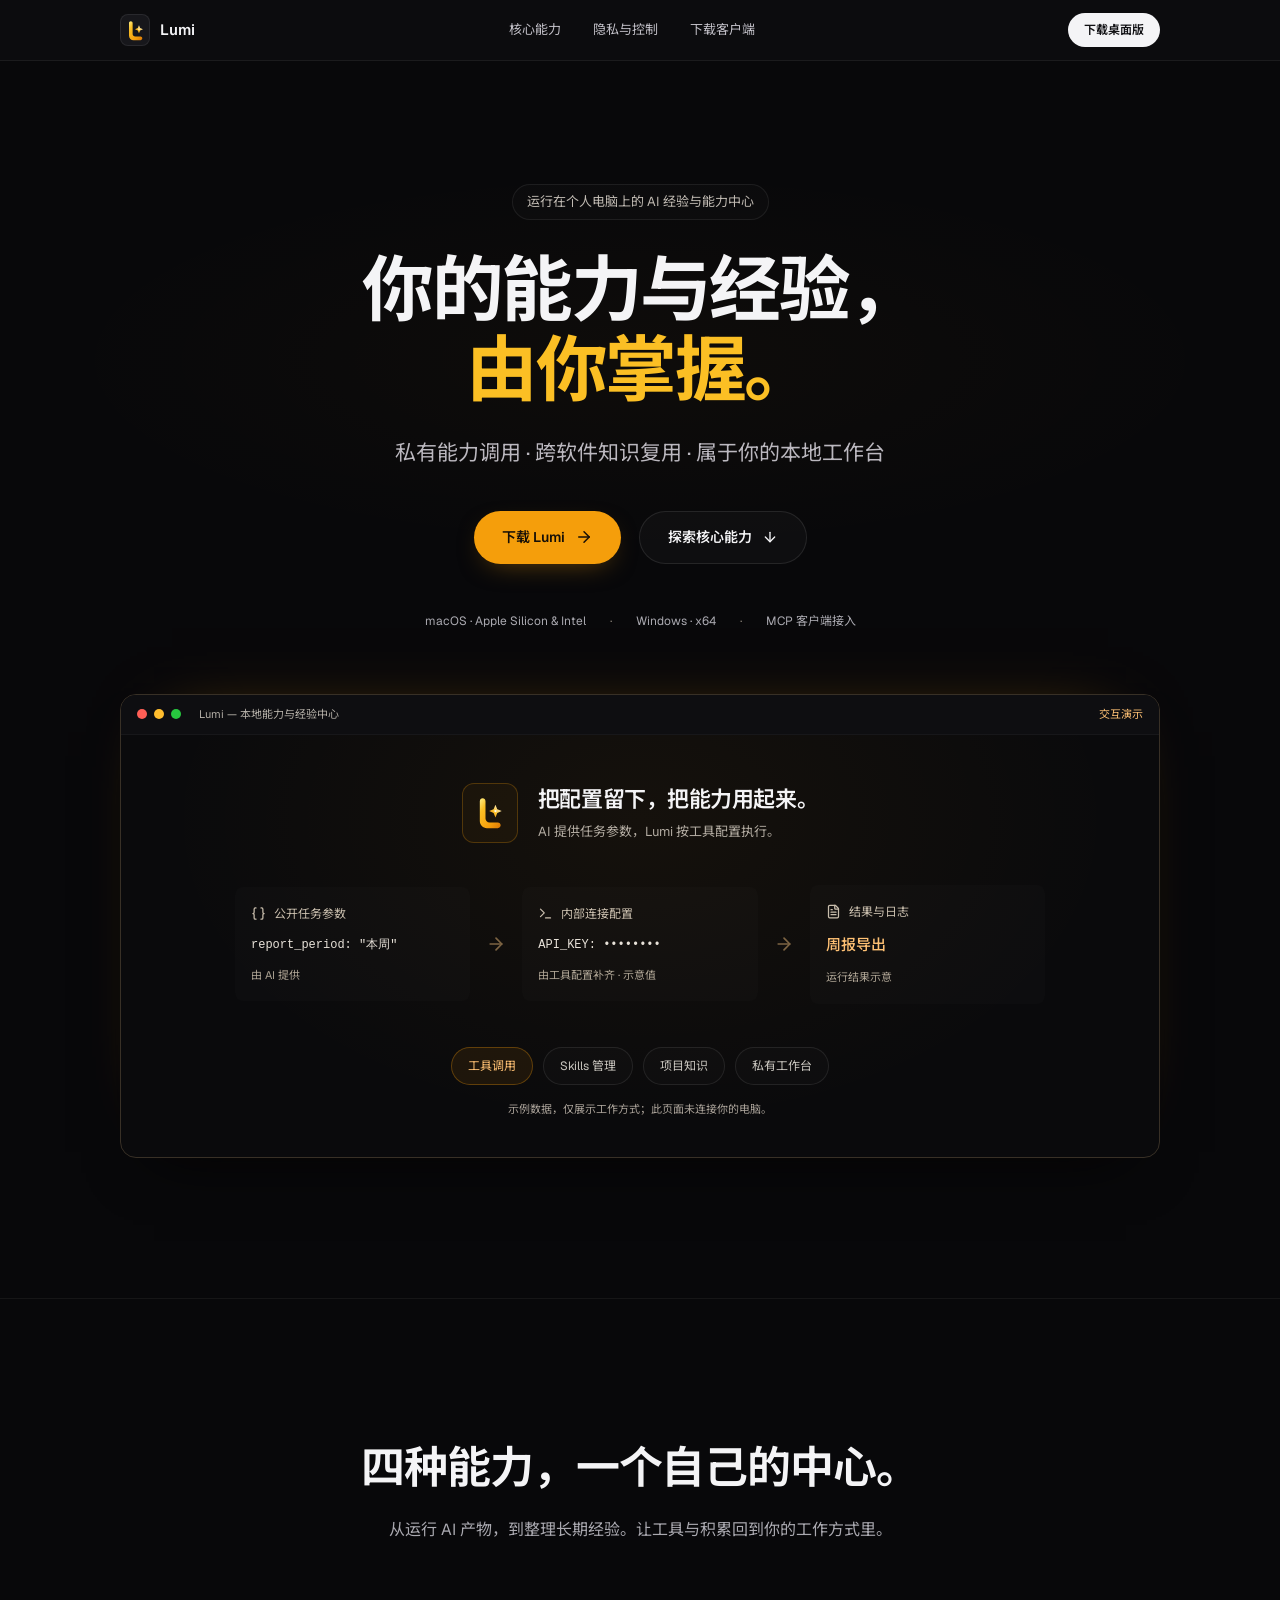
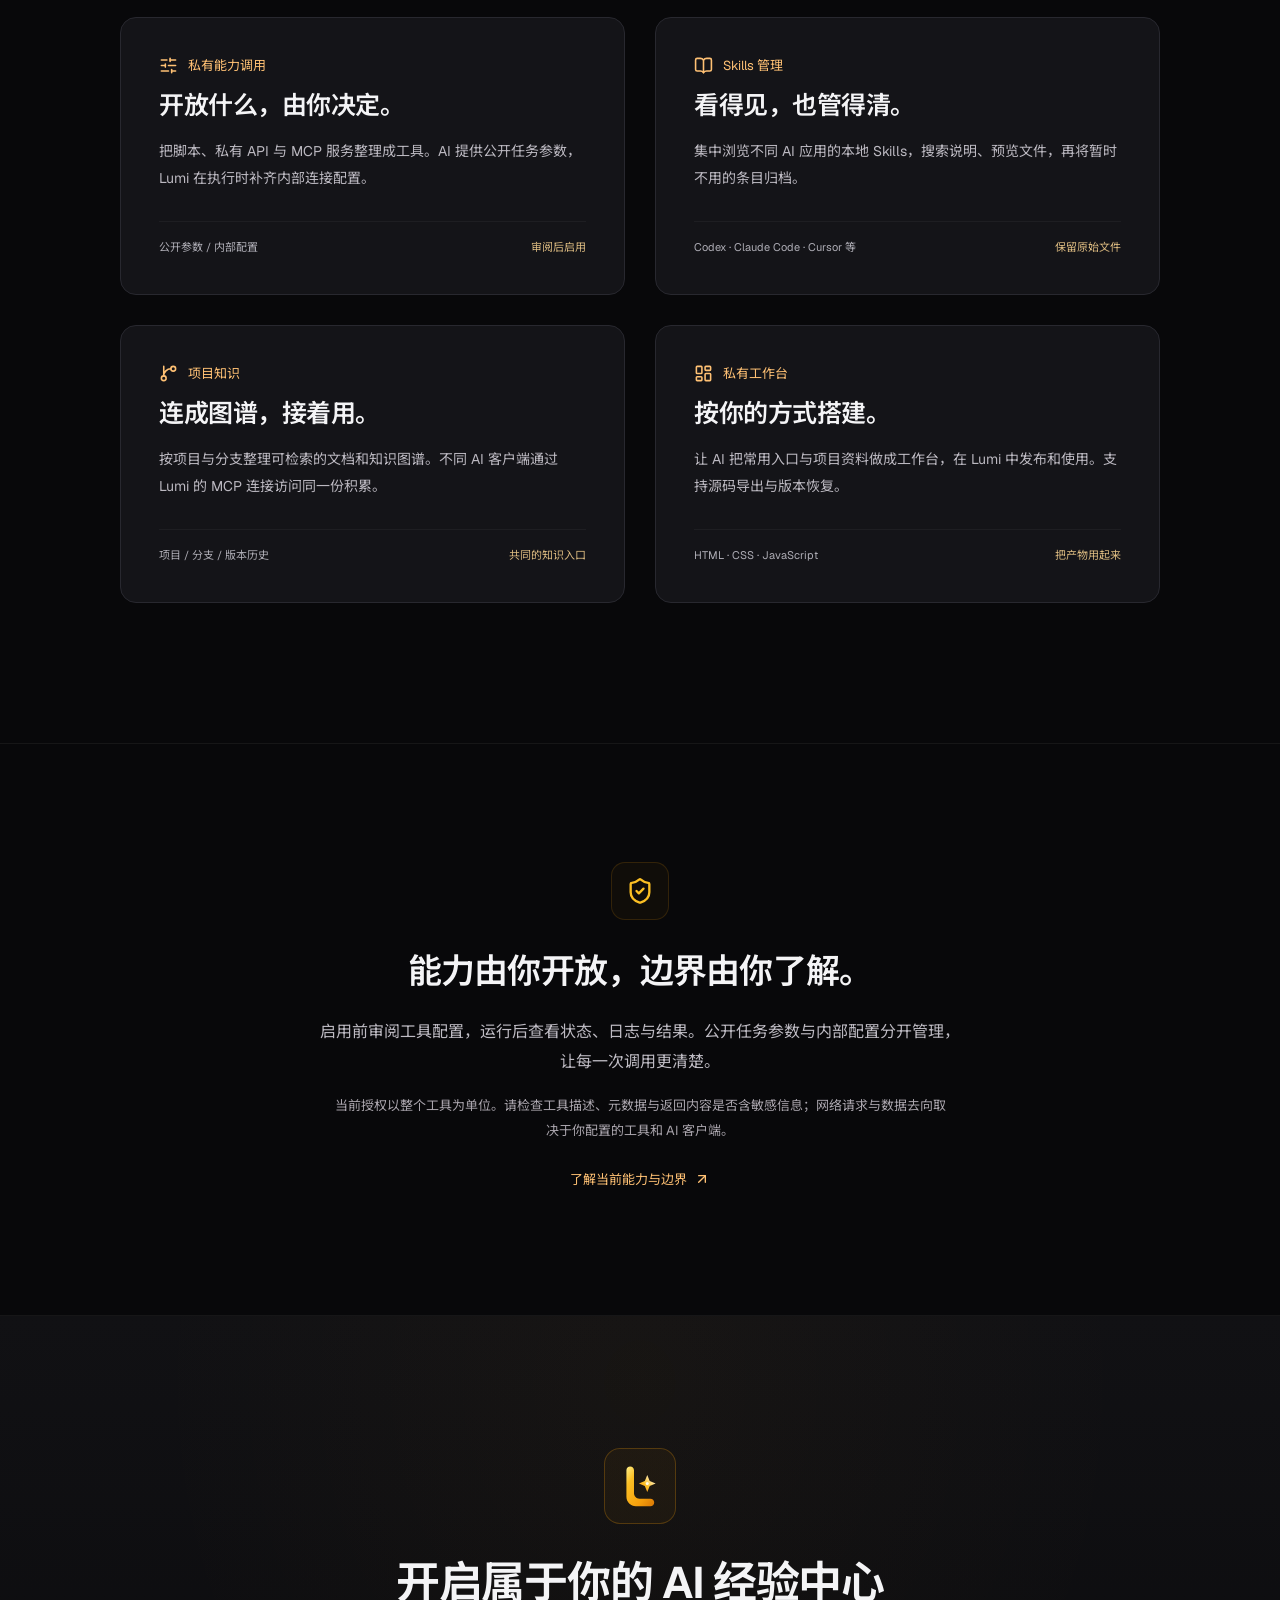
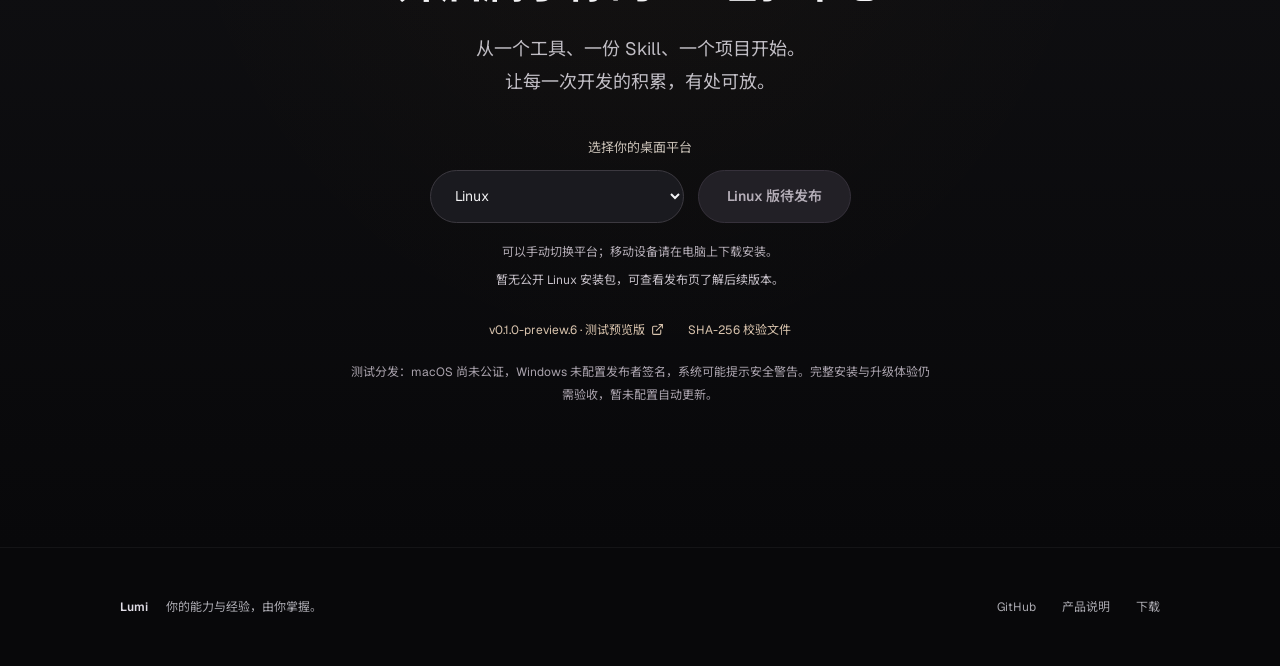
==== index.html @ 07606de4 "Publish Lumi static website" ====
<!DOCTYPE html><html lang="zh-CN"><head><meta charSet="utf-8"/><link rel="preconnect" href="/" crossorigin=""/><meta name="viewport" content="width=device-width, initial-scale=1"/><link rel="stylesheet" href="/_next/static/chunks/1hvu1vrj6zs2b.css" data-precedence="next"/><link rel="preload" as="script" fetchPriority="low" href="/_next/static/chunks/1ew4il-a98zmt.js"/><script src="/_next/static/chunks/1rxwn-mfm8874.js" async=""></script><script src="/_next/static/chunks/13pc9_lr8vnoz.js" async=""></script><script src="/_next/static/chunks/0cefix10a8f2b.js" async=""></script><script src="/_next/static/chunks/turbopack-3-ry682tkyiqk.js" async=""></script><script src="/_next/static/chunks/3j5he4_gi7dcv.js" async=""></script><script src="/_next/static/chunks/26lgxkewafxrk.js" async=""></script><script src="/_next/static/chunks/3ihyso9rmw7xp.js" async=""></script><script src="/_next/static/chunks/30mflw-0_te7q.js" async=""></script><meta name="next-size-adjust" content=""/><meta name="theme-color" content="#08080a"/><meta name="color-scheme" content="dark"/><title>Lumi — 你的能力与经验，由你掌握</title><meta name="description" content="Lumi 将私有工具、Skills 与项目知识汇集在你的电脑上。让 AI 产物更容易运行，按你的方式搭建本地工作台。"/><meta name="application-name" content="Lumi"/><meta name="robots" content="index, follow"/><link rel="canonical" href="https://lumiplug.github.io/"/><meta property="og:title" content="Lumi — 你的能力与经验，由你掌握"/><meta property="og:description" content="Lumi 将私有工具、Skills 与项目知识汇集在你的电脑上。让 AI 产物更容易运行，按你的方式搭建本地工作台。"/><meta property="og:url" content="https://lumiplug.github.io/"/><meta property="og:site_name" content="Lumi"/><meta property="og:locale" content="zh_CN"/><meta property="og:image" content="https://lumiplug.github.io/og.png"/><meta property="og:image:width" content="1200"/><meta property="og:image:height" content="630"/><meta property="og:image:alt" content="Lumi — 你的能力与经验，由你掌握"/><meta property="og:type" content="website"/><meta name="twitter:card" content="summary_large_image"/><meta name="twitter:title" content="Lumi — 你的能力与经验，由你掌握"/><meta name="twitter:description" content="Lumi 将私有工具、Skills 与项目知识汇集在你的电脑上。让 AI 产物更容易运行，按你的方式搭建本地工作台。"/><meta name="twitter:image" content="https://lumiplug.github.io/og.png"/><link rel="icon" href="/icon.svg?icon.0k140cdlsgnfp.svg" sizes="any" type="image/svg+xml"/><script src="/_next/static/chunks/0cz1d0mv5g_q7.js" noModule=""></script></head><body><div hidden=""><!--$--><!--/$--></div><a class="skip-link" href="#main">跳到正文</a><header class="site-header"><div class="nav-inner container"><a href="#top" class="brand-link" aria-label="Lumi，返回顶部"><span class="brand-mark"><img alt="" loading="lazy" width="28" height="34" decoding="async" data-nimg="1" style="color:transparent" src="/lumi-mark.svg"/></span><span>Lumi</span></a><nav class="desktop-nav" aria-label="主导航"><a href="#features">核心能力</a><a href="#security">隐私与控制</a><a href="#download">下载客户端</a></nav><div class="nav-actions"><a href="#download" class="nav-download">下载桌面版</a><button class="menu-toggle" aria-label="打开导航菜单" aria-expanded="false" aria-controls="mobile-navigation"><svg xmlns="http://www.w3.org/2000/svg" width="20" height="20" viewBox="0 0 24 24" fill="none" stroke="currentColor" stroke-width="2" stroke-linecap="round" stroke-linejoin="round" class="lucide lucide-menu" aria-hidden="true"><path d="M4 5h16"></path><path d="M4 12h16"></path><path d="M4 19h16"></path></svg></button></div></div><nav id="mobile-navigation" class="mobile-nav" aria-label="移动导航" hidden=""><a href="#features">核心能力</a><a href="#security">隐私与控制</a><a href="#download">下载客户端</a></nav></header><main id="main"><section class="hero" id="top"><div class="hero-copy"><p class="hero-intro">运行在个人电脑上的 AI 经验与能力中心</p><h1>你的能力与经验，<br/><span>由你掌握。</span></h1><p class="hero-description">私有能力调用 · 跨软件知识复用 · 属于你的本地工作台</p><div class="hero-actions"><a class="button button-primary" href="#download">下载 Lumi<svg xmlns="http://www.w3.org/2000/svg" width="18" height="18" viewBox="0 0 24 24" fill="none" stroke="currentColor" stroke-width="2" stroke-linecap="round" stroke-linejoin="round" class="lucide lucide-arrow-right" aria-hidden="true"><path d="M5 12h14"></path><path d="m12 5 7 7-7 7"></path></svg></a><a class="button button-secondary" href="#features">探索核心能力<svg xmlns="http://www.w3.org/2000/svg" width="16" height="16" viewBox="0 0 24 24" fill="none" stroke="currentColor" stroke-width="2" stroke-linecap="round" stroke-linejoin="round" class="lucide lucide-arrow-down" aria-hidden="true"><path d="M12 5v14"></path><path d="m19 12-7 7-7-7"></path></svg></a></div><p class="compatibility"><span>macOS · Apple Silicon &amp; Intel</span><span>Windows · x64</span><span>MCP 客户端接入</span></p></div><div class="container"><div class="product-stage" id="overview"><div class="window-bar"><div class="window-label"><span class="traffic-lights" aria-hidden="true"><i></i><i></i><i></i></span><span>Lumi — 本地能力与经验中心</span></div><span class="demo-label">交互演示</span></div><div class="demo-body"><div class="demo-heading"><span class="brand-mark brand-large"><img alt="" loading="lazy" width="28" height="34" decoding="async" data-nimg="1" style="color:transparent" src="/lumi-mark.svg"/></span><div><h2>把配置留下，把能力用起来。</h2><p>AI 提供任务参数，Lumi 按工具配置执行。</p></div></div><div id="panel-tools" role="tabpanel" aria-labelledby="tab-tools" tabindex="0" class="demo-panel"><div class="tool-flow"><div class="flow-step"><span class="demo-mini-label"><svg xmlns="http://www.w3.org/2000/svg" width="15" height="15" viewBox="0 0 24 24" fill="none" stroke="currentColor" stroke-width="2" stroke-linecap="round" stroke-linejoin="round" class="lucide lucide-braces lucide-curly-braces" aria-hidden="true"><path d="M8 3H7a2 2 0 0 0-2 2v5a2 2 0 0 1-2 2 2 2 0 0 1 2 2v5c0 1.1.9 2 2 2h1"></path><path d="M16 21h1a2 2 0 0 0 2-2v-5c0-1.1.9-2 2-2a2 2 0 0 1-2-2V5a2 2 0 0 0-2-2h-1"></path></svg>公开任务参数</span><code>report_period: &quot;本周&quot;</code><span class="demo-note">由 AI 提供</span></div><svg xmlns="http://www.w3.org/2000/svg" width="20" height="20" viewBox="0 0 24 24" fill="none" stroke="currentColor" stroke-width="2" stroke-linecap="round" stroke-linejoin="round" class="lucide lucide-arrow-right flow-arrow" aria-hidden="true"><path d="M5 12h14"></path><path d="m12 5 7 7-7 7"></path></svg><div class="flow-step"><span class="demo-mini-label"><svg xmlns="http://www.w3.org/2000/svg" width="15" height="15" viewBox="0 0 24 24" fill="none" stroke="currentColor" stroke-width="2" stroke-linecap="round" stroke-linejoin="round" class="lucide lucide-terminal" aria-hidden="true"><path d="M12 19h8"></path><path d="m4 17 6-6-6-6"></path></svg>内部连接配置</span><code>API_KEY: ••••••••</code><span class="demo-note">由工具配置补齐 · 示意值</span></div><svg xmlns="http://www.w3.org/2000/svg" width="20" height="20" viewBox="0 0 24 24" fill="none" stroke="currentColor" stroke-width="2" stroke-linecap="round" stroke-linejoin="round" class="lucide lucide-arrow-right flow-arrow" aria-hidden="true"><path d="M5 12h14"></path><path d="m12 5 7 7-7 7"></path></svg><div class="flow-step flow-result"><span class="demo-mini-label"><svg xmlns="http://www.w3.org/2000/svg" width="15" height="15" viewBox="0 0 24 24" fill="none" stroke="currentColor" stroke-width="2" stroke-linecap="round" stroke-linejoin="round" class="lucide lucide-file-text" aria-hidden="true"><path d="M6 22a2 2 0 0 1-2-2V4a2 2 0 0 1 2-2h8a2.4 2.4 0 0 1 1.704.706l3.588 3.588A2.4 2.4 0 0 1 20 8v12a2 2 0 0 1-2 2z"></path><path d="M14 2v5a1 1 0 0 0 1 1h5"></path><path d="M10 9H8"></path><path d="M16 13H8"></path><path d="M16 17H8"></path></svg>结果与日志</span><strong>周报导出</strong><span class="demo-note">运行结果示意</span></div></div></div><div class="demo-tabs" role="tablist" aria-label="选择产品演示"><button id="tab-tools" role="tab" aria-selected="true" aria-controls="panel-tools" tabindex="0">工具调用</button><button id="tab-skills" role="tab" aria-selected="false" aria-controls="panel-skills" tabindex="-1">Skills 管理</button><button id="tab-knowledge" role="tab" aria-selected="false" aria-controls="panel-knowledge" tabindex="-1">项目知识</button><button id="tab-workbench" role="tab" aria-selected="false" aria-controls="panel-workbench" tabindex="-1">私有工作台</button></div><p class="demo-disclaimer">示例数据，仅展示工作方式；此页面未连接你的电脑。</p></div></div></div></section><section id="features" class="features-section section-line"><div class="container"><div class="section-heading"><h2>四种能力，一个自己的中心。</h2><p>从运行 AI 产物，到整理长期经验。<br class="mobile-break"/>让工具与积累回到你的工作方式里。</p></div><div class="feature-grid"><article class="feature-card"><div class="feature-label"><svg xmlns="http://www.w3.org/2000/svg" width="19" height="19" viewBox="0 0 24 24" fill="none" stroke="currentColor" stroke-width="2" stroke-linecap="round" stroke-linejoin="round" class="lucide lucide-sliders-horizontal" aria-hidden="true"><path d="M10 5H3"></path><path d="M12 19H3"></path><path d="M14 3v4"></path><path d="M16 17v4"></path><path d="M21 12h-9"></path><path d="M21 19h-5"></path><path d="M21 5h-7"></path><path d="M8 10v4"></path><path d="M8 12H3"></path></svg><span>私有能力调用</span></div><h3>开放什么，由你决定。</h3><p>把脚本、私有 API 与 MCP 服务整理成工具。AI 提供公开任务参数，Lumi 在执行时补齐内部连接配置。</p><div class="feature-detail"><span>公开参数 / 内部配置</span><span>审阅后启用</span></div></article><article class="feature-card"><div class="feature-label"><svg xmlns="http://www.w3.org/2000/svg" width="19" height="19" viewBox="0 0 24 24" fill="none" stroke="currentColor" stroke-width="2" stroke-linecap="round" stroke-linejoin="round" class="lucide lucide-book-open" aria-hidden="true"><path d="M12 5v16"></path><path d="M20.001 19A2 2 0 0022 17V5a2 2 0 00-1.999-2L16 3.002A5 5 0 0012 5a5 5 0 00-4-2H4a2 2 0 00-2 2v12a2 2 0 001.999 2H8a5 5 0 014 2 5 5 0 014-2z"></path></svg><span>Skills 管理</span></div><h3>看得见，也管得清。</h3><p>集中浏览不同 AI 应用的本地 Skills，搜索说明、预览文件，再将暂时不用的条目归档。</p><div class="feature-detail"><span>Codex · Claude Code · Cursor 等</span><span>保留原始文件</span></div></article><article class="feature-card"><div class="feature-label"><svg xmlns="http://www.w3.org/2000/svg" width="19" height="19" viewBox="0 0 24 24" fill="none" stroke="currentColor" stroke-width="2" stroke-linecap="round" stroke-linejoin="round" class="lucide lucide-git-branch" aria-hidden="true"><path d="M15 6a9 9 0 0 0-9 9V3"></path><circle cx="18" cy="6" r="3"></circle><circle cx="6" cy="18" r="3"></circle></svg><span>项目知识</span></div><h3>连成图谱，接着用。</h3><p>按项目与分支整理可检索的文档和知识图谱。不同 AI 客户端通过 Lumi 的 MCP 连接访问同一份积累。</p><div class="feature-detail"><span>项目 / 分支 / 版本历史</span><span>共同的知识入口</span></div></article><article class="feature-card"><div class="feature-label"><svg xmlns="http://www.w3.org/2000/svg" width="19" height="19" viewBox="0 0 24 24" fill="none" stroke="currentColor" stroke-width="2" stroke-linecap="round" stroke-linejoin="round" class="lucide lucide-layout-dashboard" aria-hidden="true"><rect width="7" height="9" x="3" y="3" rx="1"></rect><rect width="7" height="5" x="14" y="3" rx="1"></rect><rect width="7" height="9" x="14" y="12" rx="1"></rect><rect width="7" height="5" x="3" y="16" rx="1"></rect></svg><span>私有工作台</span></div><h3>按你的方式搭建。</h3><p>让 AI 把常用入口与项目资料做成工作台，在 Lumi 中发布和使用。支持源码导出与版本恢复。</p><div class="feature-detail"><span>HTML · CSS · JavaScript</span><span>把产物用起来</span></div></article></div></div></section><section id="security" class="security-section section-line"><div class="container security-inner"><span class="security-icon"><svg xmlns="http://www.w3.org/2000/svg" width="28" height="28" viewBox="0 0 24 24" fill="none" stroke="currentColor" stroke-width="2" stroke-linecap="round" stroke-linejoin="round" class="lucide lucide-shield-check" aria-hidden="true"><path d="M20 13c0 5-3.5 7.5-7.66 8.95a1 1 0 0 1-.67-.01C7.5 20.5 4 18 4 13V6a1 1 0 0 1 1-1c2 0 4.5-1.2 6.24-2.72a1.17 1.17 0 0 1 1.52 0C14.51 3.81 17 5 19 5a1 1 0 0 1 1 1z"></path><path d="m9 12 2 2 4-4"></path></svg></span><h2>能力由你开放，边界由你了解。</h2><p class="security-summary">启用前审阅工具配置，运行后查看状态、日志与结果。公开任务参数与内部配置分开管理，让每一次调用更清楚。</p><p class="security-boundary">当前授权以整个工具为单位。请检查工具描述、元数据与返回内容是否含敏感信息；网络请求与数据去向取决于你配置的工具和 AI 客户端。</p><a class="text-link" href="https://github.com/LumiPlug/Lumi/blob/main/README.zh-CN.md">了解当前能力与边界<svg xmlns="http://www.w3.org/2000/svg" width="16" height="16" viewBox="0 0 24 24" fill="none" stroke="currentColor" stroke-width="2" stroke-linecap="round" stroke-linejoin="round" class="lucide lucide-arrow-up-right" aria-hidden="true"><path d="M7 7h10v10"></path><path d="M7 17 17 7"></path></svg></a></div></section><section class="download-section section-line" id="download"><div class="container download-inner"><span class="brand-mark brand-large"><img alt="" loading="lazy" width="28" height="34" decoding="async" data-nimg="1" style="color:transparent" src="/lumi-mark.svg"/></span><h2>开启属于你的 AI 经验中心</h2><p class="download-description">从一个工具、一份 Skill、一个项目开始。
让每一次开发的积累，有处可放。</p><div class="download-picker"><label class="platform-label" for="platform">选择你的桌面平台</label><div class="download-controls"><select id="platform"><option value="mac-arm" selected="">macOS · Apple Silicon</option><option value="mac-intel">macOS · Intel</option><option value="windows">Windows · x64</option><option value="linux">Linux</option></select><a class="button button-primary download-button" href="https://github.com/LumiPlug/Lumi/releases/download/v0.1.0-preview.6/Lumi_0.1.0_aarch64.dmg" aria-label="下载 macOS 版，macOS · Apple Silicon，测试预览版"><svg xmlns="http://www.w3.org/2000/svg" width="18" height="18" viewBox="0 0 24 24" fill="none" stroke="currentColor" stroke-width="2" stroke-linecap="round" stroke-linejoin="round" class="lucide lucide-arrow-down-to-line" aria-hidden="true"><path d="M12 17V3"></path><path d="m6 11 6 6 6-6"></path><path d="M19 21H5"></path></svg>下载 macOS 版</a></div><p class="platform-hint">可以手动切换平台；移动设备请在电脑上下载安装。</p><p class="download-requirement" aria-live="polite">macOS 13.5 或更新版本 · Apple Silicon · .dmg</p><div class="release-links"><a href="https://github.com/LumiPlug/Lumi/releases/tag/v0.1.0-preview.6">v0.1.0-preview.6<!-- --> · <!-- -->测试预览版<svg xmlns="http://www.w3.org/2000/svg" width="13" height="13" viewBox="0 0 24 24" fill="none" stroke="currentColor" stroke-width="2" stroke-linecap="round" stroke-linejoin="round" class="lucide lucide-external-link" aria-hidden="true"><path d="M15 3h6v6"></path><path d="M10 14 21 3"></path><path d="M18 13v6a2 2 0 0 1-2 2H5a2 2 0 0 1-2-2V8a2 2 0 0 1 2-2h6"></path></svg></a><a href="https://github.com/LumiPlug/Lumi/releases/download/v0.1.0-preview.6/SHA256SUMS.txt">SHA-256 校验文件</a></div><p class="release-notice">测试分发：macOS 尚未公证，Windows 未配置发布者签名，系统可能提示安全警告。完整安装与升级体验仍需验收，暂未配置自动更新。</p></div></div></section></main><!--$--><!--/$--><footer class="site-footer"><div class="container footer-inner"><p><strong>Lumi</strong><span>你的能力与经验，由你掌握。</span></p><nav aria-label="页脚导航"><a href="https://github.com/LumiPlug/Lumi">GitHub</a><a href="https://github.com/LumiPlug/Lumi/blob/main/README.zh-CN.md">产品说明</a><a href="#download">下载</a></nav></div></footer><script id="_R_">(globalThis["TURBOPACK"] || (globalThis["TURBOPACK"] = [])).push({"otherChunks":["static/chunks/1ew4il-a98zmt.js","static/chunks/1rxwn-mfm8874.js","static/chunks/13pc9_lr8vnoz.js","static/chunks/0cefix10a8f2b.js"],"runtimeModuleIds":[57458]});</script><script src="/_next/static/chunks/1ew4il-a98zmt.js" async=""></script><script>(self.__next_f=self.__next_f||[]).push([0])</script><script>self.__next_f.push([1,"1:\"$Sreact.fragment\"\n2:\"/_next/static/chunks/3j5he4_gi7dcv.js\"\n3:I[5215,[\"$2\"],\"default\"]\n4:I[46747,[\"$2\"],\"default\"]\n5:\"/_next/static/chunks/26lgxkewafxrk.js\"\n6:I[63572,[\"$2\",\"$5\"],\"\"]\n8:\"/_next/static/chunks/3ihyso9rmw7xp.js\"\n9:I[93963,[\"$2\",\"$8\"],\"Header\"]\nb:\"/_next/static/chunks/30mflw-0_te7q.js\"\nc:I[93817,[\"$2\",\"$8\",\"$b\"],\"default\"]\nd:I[35949,[\"$2\",\"$8\",\"$b\"],\"ProductDemo\"]\n18:\"ViewportBoundary\"\n19:I[70914,[\"$2\"],\"$18\"]\n1b:\"MetadataBoundary\"\n1c:I[70914,[\"$2\"],\"$1b\"]\n1d:\"$Sreact.suspense\"\n1f:I[43914,[\"$2\"],\"default\",1]\n:HL[\"/_next/static/chunks/1hvu1vrj6zs2b.css\",\"style\"]\n:HC[\"/\",\"\"]\n"])</script><script>self.__next_f.push([1,"a:[[\"children\",{\"s\":\"__PAGE__\",\"h\":512,\"d\":{\"r\":[\"$\",\"$1\",\"c\",{\"children\":[[\"$\",\"main\",null,{\"id\":\"main\",\"children\":[[\"$\",\"section\",null,{\"className\":\"hero\",\"id\":\"top\",\"children\":[[\"$\",\"div\",null,{\"className\":\"hero-copy\",\"children\":[[\"$\",\"p\",null,{\"className\":\"hero-intro\",\"children\":\"运行在个人电脑上的 AI 经验与能力中心\"}],[\"$\",\"h1\",null,{\"children\":[\"你的能力与经验，\",[\"$\",\"br\",null,{}],[\"$\",\"span\",null,{\"children\":\"由你掌握。\"}]]}],[\"$\",\"p\",null,{\"className\":\"hero-description\",\"children\":\"私有能力调用 · 跨软件知识复用 · 属于你的本地工作台\"}],[\"$\",\"div\",null,{\"className\":\"hero-actions\",\"children\":[[\"$\",\"a\",null,{\"className\":\"button button-primary\",\"href\":\"#download\",\"children\":[\"下载 Lumi\",[\"$\",\"$Lc\",null,{\"ref\":\"$undefined\",\"icon\":{\"name\":\"arrow-right\",\"size\":24,\"node\":[[\"path\",{\"d\":\"M5 12h14\",\"key\":\"1ays0h\"}],[\"path\",{\"d\":\"m12 5 7 7-7 7\",\"key\":\"xquz4c\"}]]},\"className\":\"$undefined\",\"size\":18,\"aria-hidden\":\"true\"}]]}],[\"$\",\"a\",null,{\"className\":\"button button-secondary\",\"href\":\"#features\",\"children\":[\"探索核心能力\",[\"$\",\"$Lc\",null,{\"ref\":\"$undefined\",\"icon\":{\"name\":\"arrow-down\",\"size\":24,\"node\":[[\"path\",{\"d\":\"M12 5v14\",\"key\":\"s699le\"}],[\"path\",{\"d\":\"m19 12-7 7-7-7\",\"key\":\"1idqje\"}]]},\"className\":\"$undefined\",\"size\":16,\"aria-hidden\":\"true\"}]]}]]}],[\"$\",\"p\",null,{\"className\":\"compatibility\",\"children\":[[\"$\",\"span\",null,{\"children\":\"macOS · Apple Silicon \u0026 Intel\"}],[\"$\",\"span\",null,{\"children\":\"Windows · x64\"}],[\"$\",\"span\",null,{\"children\":\"MCP 客户端接入\"}]]}]]}],[\"$\",\"div\",null,{\"className\":\"container\",\"children\":[\"$\",\"$Ld\",null,{}]}]]}],[\"$\",\"section\",null,{\"id\":\"features\",\"className\":\"features-section section-line\",\"children\":[\"$\",\"div\",null,{\"className\":\"container\",\"children\":[[\"$\",\"div\",null,{\"className\":\"section-heading\",\"children\":[[\"$\",\"h2\",null,{\"children\":\"四种能力，一个自己的中心。\"}],[\"$\",\"p\",null,{\"children\":[\"从运行 AI 产物，到整理长期经验。\",[\"$\",\"br\",null,{\"className\":\"mobile-break\"}],\"让工具与积累回到你的工作方式里。\"]}]]}],[\"$\",\"div\",null,{\"className\":\"feature-grid\",\"children\":[[\"$\",\"article\",\"tools\",{\"className\":\"feature-card\",\"children\":[[\"$\",\"div\",null,{\"className\":\"feature-label\",\"children\":[[\"$\",\"$Lc\",null,{\"ref\":\"$undefined\",\"icon\":{\"name\":\"sliders-horizontal\",\"size\":24,\"node\":[[\"path\",{\"d\":\"M10 5H3\",\"key\":\"1qgfaw\"}],[\"path\",{\"d\":\"M12 19H3\",\"key\":\"yhmn1j\"}],[\"path\",{\"d\":\"M14 3v4\",\"key\":\"1sua03\"}],[\"path\",{\"d\":\"M16 17v4\",\"key\":\"1q0r14\"}],[\"path\",{\"d\":\"M21 12h-9\",\"key\":\"1o4lsq\"}],[\"path\",{\"d\":\"M21 19h-5\",\"key\":\"1rlt1p\"}],[\"path\",{\"d\":\"M21 5h-7\",\"key\":\"1oszz2\"}],[\"path\",{\"d\":\"M8 10v4\",\"key\":\"tgpxqk\"}],[\"path\",{\"d\":\"M8 12H3\",\"key\":\"a7s4jb\"}]]},\"className\":\"$undefined\",\"size\":19,\"aria-hidden\":\"true\"}],[\"$\",\"span\",null,{\"children\":\"私有能力调用\"}]]}],[\"$\",\"h3\",null,{\"children\":\"开放什么，由你决定。\"}],[\"$\",\"p\",null,{\"children\":\"把脚本、私有 API 与 MCP 服务整理成工具。AI 提供公开任务参数，Lumi 在执行时补齐内部连接配置。\"}],[\"$\",\"div\",null,{\"className\":\"feature-detail\",\"children\":[[\"$\",\"span\",null,{\"children\":\"公开参数 / 内部配置\"}],[\"$\",\"span\",null,{\"children\":\"审阅后启用\"}]]}]]}],[\"$\",\"article\",\"skills\",{\"className\":\"feature-card\",\"children\":[[\"$\",\"div\",null,{\"className\":\"feature-label\",\"children\":[[\"$\",\"$Lc\",null,{\"ref\":\"$undefined\",\"icon\":{\"name\":\"book-open\",\"size\":24,\"node\":[[\"path\",{\"d\":\"M12 5v16\",\"key\":\"1f6ucr\"}],[\"path\",{\"d\":\"M20.001 19A2 2 0 0022 17V5a2 2 0 00-1.999-2L16 3.002A5 5 0 0012 5a5 5 0 00-4-2H4a2 2 0 00-2 2v12a2 2 0 001.999 2H8a5 5 0 014 2 5 5 0 014-2z\",\"key\":\"1fyvmf\"}]]},\"className\":\"$undefined\",\"size\":19,\"aria-hidden\":\"true\"}],\"$Le\"]}],\"$Lf\",\"$L10\",\"$L11\"]}],\"$L12\",\"$L13\"]}]]}]}],\"$L14\",\"$L15\"]}],[\"$L16\"],\"$L17\"]}],\"p\":false,\"v\":null}}]]\n"])</script><script>self.__next_f.push([1,"7:[[\"children\",{\"s\":\"(marketing)\",\"h\":512,\"d\":{\"r\":[\"$\",\"$1\",\"c\",{\"children\":[[[\"$\",\"script\",\"script-0\",{\"src\":\"/_next/static/chunks/3ihyso9rmw7xp.js\",\"async\":true,\"nonce\":\"$undefined\"}]],[[\"$\",\"a\",null,{\"className\":\"skip-link\",\"href\":\"#main\",\"children\":\"跳到正文\"}],[\"$\",\"$L9\",null,{}],[\"$\",\"$L3\",null,{\"parallelRouterKey\":\"children\",\"error\":\"$undefined\",\"errorStyles\":\"$undefined\",\"errorScripts\":\"$undefined\",\"template\":[\"$\",\"$L4\",null,{}],\"templateStyles\":\"$undefined\",\"templateScripts\":\"$undefined\",\"notFound\":[[\"$\",\"main\",null,{\"className\":\"not-found\",\"children\":[[\"$\",\"h1\",null,{\"children\":\"这里还没有页面。\"}],[\"$\",\"p\",null,{\"children\":\"回到 Lumi，继续了解你的能力与经验中心。\"}],[\"$\",\"$L6\",null,{\"href\":\"/\",\"className\":\"button button-primary\",\"children\":\"返回首页\"}]]}],[]],\"forbidden\":\"$undefined\",\"unauthorized\":\"$undefined\"}],[\"$\",\"footer\",null,{\"className\":\"site-footer\",\"children\":[\"$\",\"div\",null,{\"className\":\"container footer-inner\",\"children\":[[\"$\",\"p\",null,{\"children\":[[\"$\",\"strong\",null,{\"children\":\"Lumi\"}],[\"$\",\"span\",null,{\"children\":\"你的能力与经验，由你掌握。\"}]]}],[\"$\",\"nav\",null,{\"aria-label\":\"页脚导航\",\"children\":[[\"$\",\"a\",null,{\"href\":\"https://github.com/LumiPlug/Lumi\",\"children\":\"GitHub\"}],[\"$\",\"a\",null,{\"href\":\"https://github.com/LumiPlug/Lumi/blob/main/README.zh-CN.md\",\"children\":\"产品说明\"}],[\"$\",\"a\",null,{\"href\":\"#download\",\"children\":\"下载\"}]]}]]}]}]]]}],\"p\":false,\"v\":null},\"c\":\"$Qa\"}]]\n"])</script><script>self.__next_f.push([1,"0:{\"P\":null,\"c\":[\"\",\"\"],\"q\":\"\",\"i\":false,\"t\":{\"t\":{\"s\":\"\",\"h\":528,\"d\":{\"r\":[\"$\",\"$1\",\"c\",{\"children\":[[[\"$\",\"link\",\"0\",{\"rel\":\"stylesheet\",\"href\":\"/_next/static/chunks/1hvu1vrj6zs2b.css\",\"precedence\":\"next\",\"crossOrigin\":\"$undefined\",\"nonce\":\"$undefined\"}],[\"$\",\"script\",\"script-0\",{\"src\":\"/_next/static/chunks/3j5he4_gi7dcv.js\",\"async\":true,\"nonce\":\"$undefined\"}]],[\"$\",\"html\",null,{\"lang\":\"zh-CN\",\"children\":[\"$\",\"body\",null,{\"children\":[\"$\",\"$L3\",null,{\"parallelRouterKey\":\"children\",\"error\":\"$undefined\",\"errorStyles\":\"$undefined\",\"errorScripts\":\"$undefined\",\"template\":[\"$\",\"$L4\",null,{}],\"templateStyles\":\"$undefined\",\"templateScripts\":\"$undefined\",\"notFound\":[[\"$\",\"main\",null,{\"className\":\"not-found\",\"children\":[[\"$\",\"h1\",null,{\"children\":\"这里还没有页面。\"}],[\"$\",\"p\",null,{\"children\":\"回到 Lumi，继续了解你的能力与经验中心。\"}],[\"$\",\"$L6\",null,{\"href\":\"/\",\"className\":\"button button-primary\",\"children\":\"返回首页\"}]]}],[]],\"forbidden\":\"$undefined\",\"unauthorized\":\"$undefined\"}]}]}]]}],\"p\":false,\"v\":null},\"c\":\"$Q7\"},\"h\":{\"r\":[\"$\",\"$1\",\"h\",{\"children\":[null,[\"$\",\"$L19\",null,{\"children\":\"$L1a\"}],[\"$\",\"$L1c\",null,{\"children\":[[\"$\",\"div\",null,{\"hidden\":true,\"children\":[\"$\",\"$1d\",null,{\"name\":\"Next.Metadata\",\"children\":\"$L1e\"}]}],null]}],[\"$\",\"meta\",null,{\"name\":\"next-size-adjust\",\"content\":\"\"}]]}],\"p\":false,\"v\":null}},\"m\":\"$undefined\",\"G\":[\"$1f\",[[\"$\",\"link\",\"0\",{\"rel\":\"stylesheet\",\"href\":\"/_next/static/chunks/1hvu1vrj6zs2b.css\",\"precedence\":\"next\",\"crossOrigin\":\"$undefined\",\"nonce\":\"$undefined\"}]]],\"S\":true,\"r\":\"$undefined\",\"s\":\"$undefined\",\"a\":\"$undefined\",\"l\":\"$undefined\",\"p\":\"$undefined\",\"d\":\"$undefined\",\"b\":\"yK7Xcud8-2QAK1687VD6s\"}\n"])</script><script>self.__next_f.push([1,"20:I[15925,[\"$2\",\"$8\",\"$b\"],\"Image\"]\n21:I[24914,[\"$2\",\"$8\",\"$b\"],\"DownloadPicker\"]\n22:I[70914,[\"$2\"],\"OutletBoundary\"]\ne:[\"$\",\"span\",null,{\"children\":\"Skills 管理\"}]\nf:[\"$\",\"h3\",null,{\"children\":\"看得见，也管得清。\"}]\n10:[\"$\",\"p\",null,{\"children\":\"集中浏览不同 AI 应用的本地 Skills，搜索说明、预览文件，再将暂时不用的条目归档。\"}]\n11:[\"$\",\"div\",null,{\"className\":\"feature-detail\",\"children\":[[\"$\",\"span\",null,{\"children\":\"Codex · Claude Code · Cursor 等\"}],[\"$\",\"span\",null,{\"children\":\"保留原始文件\"}]]}]\n12:[\"$\",\"article\",\"knowledge\",{\"className\":\"feature-card\",\"children\":[[\"$\",\"div\",null,{\"className\":\"feature-label\",\"children\":[[\"$\",\"$Lc\",null,{\"ref\":\"$undefined\",\"icon\":{\"name\":\"git-branch\",\"size\":24,\"node\":[[\"path\",{\"d\":\"M15 6a9 9 0 0 0-9 9V3\",\"key\":\"1cii5b\"}],[\"circle\",{\"cx\":\"18\",\"cy\":\"6\",\"r\":\"3\",\"key\":\"1h7g24\"}],[\"circle\",{\"cx\":\"6\",\"cy\":\"18\",\"r\":\"3\",\"key\":\"fqmcym\"}]]},\"className\":\"$undefined\",\"size\":19,\"aria-hidden\":\"true\"}],[\"$\",\"span\",null,{\"children\":\"项目知识\"}]]}],[\"$\",\"h3\",null,{\"children\":\"连成图谱，接着用。\"}],[\"$\",\"p\",null,{\"children\":\"按项目与分支整理可检索的文档和知识图谱。不同 AI 客户端通过 Lumi 的 MCP 连接访问同一份积累。\"}],[\"$\",\"div\",null,{\"className\":\"feature-detail\",\"children\":[[\"$\",\"span\",null,{\"children\":\"项目 / 分支 / 版本历史\"}],[\"$\",\"span\",null,{\"children\":\"共同的知识入口\"}]]}]]}]\n13:[\"$\",\"article\",\"workbench\",{\"className\":\"feature-card\",\"children\":[[\"$\",\"div\",null,{\"className\":\"feature-label\",\"children\":[[\"$\",\"$Lc\",null,{\"ref\":\"$undefined\",\"icon\":{\"name\":\"layout-dashboard\",\"size\":24,\"node\":[[\"rect\",{\"width\":\"7\",\"height\":\"9\",\"x\":\"3\",\"y\":\"3\",\"rx\":\"1\",\"key\":\"10lvy0\"}],[\"rect\",{\"width\":\"7\",\"height\":\"5\",\"x\":\"14\",\"y\":\"3\",\"rx\":\"1\",\"key\":\"16une8\"}],[\"rect\",{\"width\":\"7\",\"height\":\"9\",\"x\":\"14\",\"y\":\"12\",\"rx\":\"1\",\"key\":\"1hutg5\"}],[\"rect\",{\"width\":\"7\",\"height\":\"5\",\"x\":\"3\",\"y\":\"16\",\"rx\":\"1\",\"key\":\"ldoo1y\"}]]},\"className\":\"$undefined\",\"size\":19,\"aria-hidden\":\"true\"}],[\"$\",\"span\",null,{\"children\":\"私有工作台\"}]]}],[\"$\",\"h3\",null,{\"children\":\"按你的方式搭建。\"}],[\"$\",\"p\",null,{\"children\":\"让 AI 把常用入口与项目资料做成工作台，在 Lumi 中发布和使用。支持源码导出与版本恢复。\"}],[\"$\",\"div\",null,{\"className\":\"feature-detail\",\"children\":[[\"$\",\"span\",null,{\"children\":\"HTML · CSS · JavaScript\"}],[\"$\",\"span\",null,{\"children\":\"把产物用起来\"}]]}]]}]\n14:[\"$\",\"section\",null,{\"id\":\"security\",\"className\":\"security-section section-line\",\"children\":[\"$\",\"div\",null,{\"className\":\"container security-inner\",\"children\":[[\"$\",\"span\",null,{\"className\":\"security-icon\",\"children\":[\"$\",\"$Lc\",null,{\"ref\":\"$undefined\",\"icon\":{\"name\":\"shield-check\",\"size\":24,\"node\":[[\"path\",{\"d\":\"M20 13c0 5-3.5 7.5-7.66 8.95a1 1 0 0 1-.67-.01C7.5 20.5 4 18 4 13V6a1 1 0 0 1 1-1c2 0 4.5-1.2 6.24-2.72a1.17 1.17 0 0 1 1.52 0C14.51 3.81 17 5 19 5a1 1 0 0 1 1 1z\",\"key\":\"oel41y\"}],[\"path\",{\"d\":\"m9 12 2 2 4-4\",\"key\":\"dzmm74\"}]]},\"className\":\"$undefined\",\"size\":28,\"aria-hidden\":\"true\"}]}],[\"$\",\"h2\",null,{\"children\":\"能力由你开放，边界由你了解。\"}],[\"$\",\"p\",null,{\"className\":\"security-summary\",\"children\":\"启用前审阅工具配置，运行后查看状态、日志与结果。公开任务参数与内部配置分开管理，让每一次调用更清楚。\"}],[\"$\",\"p\",null,{\"className\":\"security-boundary\",\"children\":\"当前授权以整个工具为单位。请检查工具描述、元数据与返回内容是否含敏感信息；网络请求与数据去向取决于你配置的工具和 AI 客户端。\"}],[\"$\",\"a\",null,{\"className\":\"text-link\",\"href\":\"https://github.com/LumiPlug/Lumi/blob/main/README.zh-CN.md\",\"children\":[\"了解当前能力与边界\",[\"$\",\"$Lc\",null,{\"ref\":\"$undefined\",\"icon\":{\"name\":\"arrow-up-right\",\"size\":24,\"node\":[[\"path\",{\"d\":\"M7 7h10v10\",\"key\":\"1tivn9\"}],[\"path\",{\"d\":\"M7 17 17 7\",\"key\":\"1vkiza\"}]]},\"className\":\"$undefined\",\"size\":16,\"aria-hidden\":\"true\"}]]}]]}]}]\n15:[\"$\",\"section\",null,{\"className\":\"download-section section-line\",\"id\":\"download\",\"children\":[\"$\",\"div\""])</script><script>self.__next_f.push([1,",null,{\"className\":\"container download-inner\",\"children\":[[\"$\",\"span\",null,{\"className\":\"brand-mark brand-large\",\"children\":[\"$\",\"$L20\",null,{\"src\":\"/lumi-mark.svg\",\"width\":28,\"height\":34,\"alt\":\"\",\"unoptimized\":true}]}],[\"$\",\"h2\",null,{\"children\":\"开启属于你的 AI 经验中心\"}],[\"$\",\"p\",null,{\"className\":\"download-description\",\"children\":\"从一个工具、一份 Skill、一个项目开始。\\n让每一次开发的积累，有处可放。\"}],[\"$\",\"$L21\",null,{}]]}]}]\n16:[\"$\",\"script\",\"script-0\",{\"src\":\"/_next/static/chunks/30mflw-0_te7q.js\",\"async\":true,\"nonce\":\"$undefined\"}]\n17:[\"$\",\"$L22\",null,{\"children\":[\"$\",\"$1d\",null,{\"name\":\"Next.MetadataOutlet\",\"children\":\"$@23\"}]}]\n"])</script><script>self.__next_f.push([1,"1a:[[\"$\",\"meta\",\"0\",{\"charSet\":\"utf-8\"}],[\"$\",\"meta\",\"1\",{\"name\":\"viewport\",\"content\":\"width=device-width, initial-scale=1\"}],[\"$\",\"meta\",\"2\",{\"name\":\"theme-color\",\"content\":\"#08080a\"}],[\"$\",\"meta\",\"3\",{\"name\":\"color-scheme\",\"content\":\"dark\"}]]\n"])</script><script>self.__next_f.push([1,"24:I[57719,[\"$2\"],\"IconMark\"]\n"])</script><script>self.__next_f.push([1,"1e:[[\"$\",\"title\",\"0\",{\"children\":\"Lumi — 你的能力与经验，由你掌握\"}],[\"$\",\"meta\",\"1\",{\"name\":\"description\",\"content\":\"Lumi 将私有工具、Skills 与项目知识汇集在你的电脑上。让 AI 产物更容易运行，按你的方式搭建本地工作台。\"}],[\"$\",\"meta\",\"2\",{\"name\":\"application-name\",\"content\":\"Lumi\"}],[\"$\",\"meta\",\"3\",{\"name\":\"robots\",\"content\":\"index, follow\"}],[\"$\",\"link\",\"4\",{\"rel\":\"canonical\",\"href\":\"https://lumiplug.github.io/\"}],[\"$\",\"meta\",\"5\",{\"property\":\"og:title\",\"content\":\"Lumi — 你的能力与经验，由你掌握\"}],[\"$\",\"meta\",\"6\",{\"property\":\"og:description\",\"content\":\"Lumi 将私有工具、Skills 与项目知识汇集在你的电脑上。让 AI 产物更容易运行，按你的方式搭建本地工作台。\"}],[\"$\",\"meta\",\"7\",{\"property\":\"og:url\",\"content\":\"https://lumiplug.github.io/\"}],[\"$\",\"meta\",\"8\",{\"property\":\"og:site_name\",\"content\":\"Lumi\"}],[\"$\",\"meta\",\"9\",{\"property\":\"og:locale\",\"content\":\"zh_CN\"}],[\"$\",\"meta\",\"10\",{\"property\":\"og:image\",\"content\":\"https://lumiplug.github.io/og.png\"}],[\"$\",\"meta\",\"11\",{\"property\":\"og:image:width\",\"content\":\"1200\"}],[\"$\",\"meta\",\"12\",{\"property\":\"og:image:height\",\"content\":\"630\"}],[\"$\",\"meta\",\"13\",{\"property\":\"og:image:alt\",\"content\":\"Lumi — 你的能力与经验，由你掌握\"}],[\"$\",\"meta\",\"14\",{\"property\":\"og:type\",\"content\":\"website\"}],[\"$\",\"meta\",\"15\",{\"name\":\"twitter:card\",\"content\":\"summary_large_image\"}],[\"$\",\"meta\",\"16\",{\"name\":\"twitter:title\",\"content\":\"Lumi — 你的能力与经验，由你掌握\"}],[\"$\",\"meta\",\"17\",{\"name\":\"twitter:description\",\"content\":\"Lumi 将私有工具、Skills 与项目知识汇集在你的电脑上。让 AI 产物更容易运行，按你的方式搭建本地工作台。\"}],[\"$\",\"meta\",\"18\",{\"name\":\"twitter:image\",\"content\":\"https://lumiplug.github.io/og.png\"}],[\"$\",\"link\",\"19\",{\"rel\":\"icon\",\"href\":\"/icon.svg?icon.0k140cdlsgnfp.svg\",\"sizes\":\"any\",\"type\":\"image/svg+xml\"}],[\"$\",\"$L24\",\"20\",{}]]\n"])</script><script>self.__next_f.push([1,"23:null\n"])</script></body></html>
---- _next/static/chunks/1hvu1vrj6zs2b.css ----
@font-face{font-family:Geist Variable;font-style:normal;font-display:swap;font-weight:100 900;src:url(../media/geist-cyrillic-ext-wght-normal.1o60yhwqd7ueg.woff2)format("woff2-variations");unicode-range:U+460-52F,U+1C80-1C8A,U+20B4,U+2DE0-2DFF,U+A640-A69F,U+FE2E-FE2F}@font-face{font-family:Geist Variable;font-style:normal;font-display:swap;font-weight:100 900;src:url(../media/geist-cyrillic-wght-normal.0n0q_nh7u2mrm.woff2)format("woff2-variations");unicode-range:U+301,U+400-45F,U+490-491,U+4B0-4B1,U+2116}@font-face{font-family:Geist Variable;font-style:normal;font-display:swap;font-weight:100 900;src:url(../media/geist-vietnamese-wght-normal.0nt7ek_nfk5a4.woff2)format("woff2-variations");unicode-range:U+102-103,U+110-111,U+128-129,U+168-169,U+1A0-1A1,U+1AF-1B0,U+300-301,U+303-304,U+308-309,U+323,U+329,U+1EA0-1EF9,U+20AB}@font-face{font-family:Geist Variable;font-style:normal;font-display:swap;font-weight:100 900;src:url(../media/geist-latin-ext-wght-normal.39q78sztp1ci5.woff2)format("woff2-variations");unicode-range:U+100-2BA,U+2BD-2C5,U+2C7-2CC,U+2CE-2D7,U+2DD-2FF,U+304,U+308,U+329,U+1D00-1DBF,U+1E00-1E9F,U+1EF2-1EFF,U+2020,U+20A0-20AB,U+20AD-20C0,U+2113,U+2C60-2C7F,U+A720-A7FF}@font-face{font-family:Geist Variable;font-style:normal;font-display:swap;font-weight:100 900;src:url(../media/geist-latin-wght-normal.20f3xrkj613ah.woff2)format("woff2-variations");unicode-range:U+??,U+131,U+152-153,U+2BB-2BC,U+2C6,U+2DA,U+2DC,U+304,U+308,U+329,U+2000-206F,U+20AC,U+2122,U+2191,U+2193,U+2212,U+2215,U+FEFF,U+FFFD}
@font-face{font-family:Noto Sans SC Variable;font-style:normal;font-display:swap;font-weight:100 900;src:url(../media/noto-sans-sc-4-wght-normal.3_jln0dgcpw93.woff2)format("woff2-variations");unicode-range:U+1F1E9-1F1F5,U+1F1F7-1F1FF,U+1F21A,U+1F232,U+1F234-1F237,U+1F250-1F251,U+1F300,U+1F302-1F308,U+1F30A-1F311,U+1F315,U+1F319-1F320,U+1F324,U+1F327,U+1F32A,U+1F32C-1F32D,U+1F330-1F357,U+1F359-1F37E}@font-face{font-family:Noto Sans SC Variable;font-style:normal;font-display:swap;font-weight:100 900;src:url(../media/noto-sans-sc-5-wght-normal.3dt8uacshjp5-.woff2)format("woff2-variations");unicode-range:U+FEE3,U+FEF3,U+FF03-FF04,U+FF07,U+FF0A,U+FF17-FF19,U+FF1C-FF1D,U+FF20-FF3A,U+FF3C,U+FF3E-FF5B,U+FF5D,U+FF61-FF65,U+FF67-FF6A,U+FF6C,U+FF6F-FF78,U+FF7A-FF7D,U+FF80-FF84,U+FF86,U+FF89-FF8E,U+FF92,U+FF97-FF9B,U+FF9D-FF9F,U+FFE0-FFE4,U+FFE6,U+FFE9,U+FFEB,U+FFED,U+FFFC,U+1F004,U+1F170-1F171,U+1F192-1F195,U+1F198-1F19A,U+1F1E6-1F1E8}@font-face{font-family:Noto Sans SC Variable;font-style:normal;font-display:swap;font-weight:100 900;src:url(../media/noto-sans-sc-6-wght-normal.035pvgn4k7hbs.woff2)format("woff2-variations");unicode-range:U+F0A7,U+F0B2,U+F0B7,U+F0C9,U+F0D8,U+F0DA,U+F0DC-F0DD,U+F0E0,U+F0E6,U+F0EB,U+F0FC,U+F101,U+F104-F105,U+F107,U+F10B,U+F11B,U+F14B,U+F18A,U+F193,U+F1D6-F1D7,U+F244,U+F27A,U+F296,U+F2AE,U+F471,U+F4B3,U+F610-F611,U+F880-F881,U+F8EC,U+F8F5,U+F8FF,U+F901,U+F90A,U+F92C-F92D,U+F934,U+F937,U+F941,U+F965,U+F967,U+F969,U+F96B,U+F96F,U+F974,U+F978-F979,U+F97E,U+F981,U+F98A,U+F98E,U+F997,U+F99C,U+F9B2,U+F9B5,U+F9BA,U+F9BE,U+F9CA,U+F9D0-F9D1,U+F9DD,U+F9E0-F9E1,U+F9E4,U+F9F7,U+FA00-FA01,U+FA08,U+FA0A,U+FA11,U+FB01-FB02,U+FDFC,U+FE0E,U+FE30-FE31,U+FE33-FE44,U+FE49-FE52,U+FE54-FE57,U+FE59-FE66,U+FE68-FE6B,U+FE8E,U+FE92-FE93,U+FEAE,U+FEB8,U+FECB-FECC,U+FEE0}@font-face{font-family:Noto Sans SC Variable;font-style:normal;font-display:swap;font-weight:100 900;src:url(../media/noto-sans-sc-21-wght-normal.25l5h8g43wye8.woff2)format("woff2-variations");unicode-range:U+9F83,U+9F85-9F8D,U+9F90-9F91,U+9F94-9F96,U+9F98,U+9F9B-9F9C,U+9F9E,U+9FA0,U+9FA2,U+9FF?,U+A001,U+A007,U+A025,U+A046-A047,U+A057,U+A072,U+A078-A079,U+A083,U+A085,U+A100,U+A118,U+A132,U+A134,U+A1F4,U+A242,U+A4A6,U+A4AA,U+A4B0-A4B1,U+A4B3,U+A9C1-A9C2,U+AC00-AC01,U+AC04,U+AC08,U+AC10-AC11,U+AC13-AC16,U+AC19,U+AC1C-AC1D,U+AC24,U+AC70-AC71,U+AC74,U+AC77-AC78,U+AC80-AC81,U+AC83,U+AC8C,U+AC90,U+AC9F-ACA0,U+ACA8-ACA9,U+ACAC,U+ACB0,U+ACBD,U+ACC1,U+ACC4,U+ACE0-ACE1,U+ACE4,U+ACE8,U+ACF3,U+ACF5,U+ACFC-ACFD,U+AD00,U+AD0C,U+AD11,U+AD1C,U+AD34,U+AD50,U+AD64,U+AD6C,U+AD70,U+AD74,U+AD7F,U+AD81,U+AD8C,U+ADC0,U+ADC8,U+ADDC,U+ADE0,U+ADF8-ADF9,U+ADFC,U+AE00,U+AE08-AE09,U+AE0B,U+AE30,U+AE34,U+AE38,U+AE40,U+AE4A,U+AE4C,U+AE54,U+AE68,U+AEBC,U+AED8,U+AF2C-AF2D}@font-face{font-family:Noto Sans SC Variable;font-style:normal;font-display:swap;font-weight:100 900;src:url(../media/noto-sans-sc-22-wght-normal.240yo48p4v0f1.woff2)format("woff2-variations");unicode-range:U+9E30-9E33,U+9E35-9E3B,U+9E3E,U+9E40-9E44,U+9E46-9E4E,U+9E51,U+9E53,U+9E55-9E58,U+9E5A-9E5C,U+9E5E-9E63,U+9E66-9E6E,U+9E71,U+9E73,U+9E75,U+9E78-9E79,U+9E7C-9E7E,U+9E82,U+9E86-9E88,U+9E8B-9E8C,U+9E90-9E91,U+9E93,U+9E95,U+9E97,U+9E9D,U+9EA4-9EA5,U+9EA9-9EAA,U+9EB4-9EB5,U+9EB8-9EBA,U+9EBC-9EBF,U+9EC3,U+9EC9,U+9ECD,U+9ED0,U+9ED2-9ED3,U+9ED5-9ED6,U+9ED9,U+9EDC-9EDD,U+9EDF-9EE0,U+9EE2,U+9EE5,U+9EE7-9EEA,U+9EEF,U+9EF1,U+9EF3-9EF4,U+9EF6,U+9EF9,U+9EFB-9EFC,U+9EFE,U+9F0B,U+9F0D,U+9F10,U+9F14,U+9F17,U+9F19,U+9F22,U+9F29,U+9F2C,U+9F2F,U+9F31,U+9F37,U+9F39,U+9F3D-9F3E,U+9F41,U+9F4A-9F4B,U+9F51-9F52,U+9F61-9F63,U+9F66-9F67,U+9F80-9F81}@font-face{font-family:Noto Sans SC Variable;font-style:normal;font-display:swap;font-weight:100 900;src:url(../media/noto-sans-sc-23-wght-normal.1ewjgogn95yz5.woff2)format("woff2-variations");unicode-range:U+9C82-9C83,U+9C85-9C8C,U+9C8E-9C92,U+9C94-9C9B,U+9C9E-9CA3,U+9CA5-9CA7,U+9CA9,U+9CAB,U+9CAD-9CAE,U+9CB1-9CB7,U+9CB9-9CBD,U+9CBF-9CC0,U+9CC3,U+9CC5-9CC7,U+9CC9-9CD1,U+9CD3-9CDA,U+9CDC-9CDD,U+9CDF,U+9CE1-9CE3,U+9CE5,U+9CE9,U+9CEE-9CEF,U+9CF3-9CF4,U+9CF6,U+9CFC-9CFD,U+9D02,U+9D08-9D09,U+9D12,U+9D1B,U+9D1E,U+9D26,U+9D28,U+9D37,U+9D3B,U+9D3F,U+9D51,U+9D59,U+9D5C-9D5D,U+9D5F-9D61,U+9D6C,U+9D70,U+9D72,U+9D7A,U+9D7E,U+9D84,U+9D89,U+9D8F,U+9D92,U+9DAF,U+9DB4,U+9DB8,U+9DBC,U+9DC4,U+9DC7,U+9DC9,U+9DD7,U+9DDF,U+9DF2,U+9DF9-9DFA,U+9E0A,U+9E11,U+9E1A,U+9E1E,U+9E20,U+9E22,U+9E28-9E2C,U+9E2E-9E2F}@font-face{font-family:Noto Sans SC Variable;font-style:normal;font-display:swap;font-weight:100 900;src:url(../media/noto-sans-sc-24-wght-normal.2ag2hj-5gngqc.woff2)format("woff2-variations");unicode-range:U+9A80,U+9A83,U+9A85,U+9A88-9A8A,U+9A8D-9A8E,U+9A90,U+9A92-9A93,U+9A95-9A96,U+9A98-9A99,U+9A9B-9AA2,U+9AA5,U+9AA7,U+9AAF-9AB1,U+9AB5-9AB6,U+9AB9-9ABA,U+9AC0-9AC4,U+9AC8,U+9ACB-9ACC,U+9ACE-9ACF,U+9AD1-9AD2,U+9AD9,U+9ADF,U+9AE1,U+9AE3,U+9AEA-9AEB,U+9AED-9AEF,U+9AF4,U+9AF9,U+9AFB,U+9B03-9B04,U+9B06,U+9B08,U+9B0D,U+9B0F-9B10,U+9B13,U+9B18,U+9B1A,U+9B1F,U+9B22-9B23,U+9B25,U+9B27-9B28,U+9B2A,U+9B2F,U+9B31-9B32,U+9B3B,U+9B43,U+9B46-9B49,U+9B4D-9B4E,U+9B51,U+9B56,U+9B58,U+9B5A,U+9B5C,U+9B5F,U+9B61-9B62,U+9B6F,U+9B77,U+9B80,U+9B88,U+9B8B,U+9B8E,U+9B91,U+9B9F-9BA0,U+9BA8,U+9BAA-9BAB,U+9BAD-9BAE,U+9BB0-9BB1,U+9BB8,U+9BC9-9BCA,U+9BD3,U+9BD6,U+9BDB,U+9BE8,U+9BF0-9BF1,U+9C02,U+9C10,U+9C15,U+9C24,U+9C2D,U+9C32,U+9C39,U+9C3B,U+9C40,U+9C47-9C49,U+9C53,U+9C57,U+9C64,U+9C72,U+9C77-9C78,U+9C7B,U+9C7F-9C80}@font-face{font-family:Noto Sans SC Variable;font-style:normal;font-display:swap;font-weight:100 900;src:url(../media/noto-sans-sc-25-wght-normal.3_yei_1b3q787.woff2)format("woff2-variations");unicode-range:U+98DD,U+98E1-98E2,U+98E7-98EA,U+98EC,U+98EE-98EF,U+98F2,U+98F4,U+98FC-98FE,U+9903,U+9905,U+9908,U+990A,U+990C-990D,U+9913-9914,U+9918,U+991A-991B,U+991E,U+9921,U+9928,U+992C,U+992E,U+9935,U+9938-9939,U+993D-993E,U+9945,U+994B-994C,U+9951-9952,U+9954-9955,U+9957,U+995E,U+9963,U+9966-9969,U+996B-996C,U+996F,U+9974-9975,U+9977-9979,U+997D-997E,U+9980-9981,U+9983-9984,U+9987,U+998A-998B,U+998D-9991,U+9993-9995,U+9997-9998,U+99A5,U+99AB,U+99AD-99AE,U+99B1,U+99B3-99B4,U+99BC,U+99BF,U+99C1,U+99C3-99C6,U+99CC,U+99D0,U+99D2,U+99D5,U+99DB,U+99DD,U+99E1,U+99ED,U+99F1,U+99FF,U+9A01,U+9A03-9A04,U+9A0E-9A0F,U+9A11-9A13,U+9A19,U+9A1B,U+9A28,U+9A2B,U+9A30,U+9A32,U+9A37,U+9A40,U+9A45,U+9A4A,U+9A4D-9A4E,U+9A52,U+9A55,U+9A57,U+9A5A-9A5B,U+9A5F,U+9A62,U+9A65,U+9A69,U+9A6B,U+9A6E,U+9A75,U+9A77-9A7A,U+9A7D}@font-face{font-family:Noto Sans SC Variable;font-style:normal;font-display:swap;font-weight:100 900;src:url(../media/noto-sans-sc-26-wght-normal.2n52-i14vjwx3.woff2)format("woff2-variations");unicode-range:U+975B-975C,U+9763,U+9765-9766,U+976C-976D,U+9773,U+9776,U+977A,U+977C,U+9784-9785,U+978E-978F,U+9791-9792,U+9794-9795,U+9798,U+979A,U+979E,U+97A3,U+97A5-97A6,U+97A8,U+97AB-97AC,U+97AE-97AF,U+97B2,U+97B4,U+97C6,U+97CB-97CC,U+97D3,U+97D8,U+97DC,U+97E1,U+97EA-97EB,U+97EE,U+97FB,U+97FE-97FF,U+9801-9803,U+9805-9806,U+9808,U+980C,U+9810-9814,U+9817-9818,U+981E,U+9820-9821,U+9824,U+9828,U+982B-982D,U+9830,U+9834,U+9838-9839,U+983C,U+9846,U+984D-984F,U+9851-9852,U+9854-9855,U+9857-9858,U+985A-985B,U+9862-9863,U+9865,U+9867,U+986B,U+986F-9871,U+9877-9878,U+987C,U+9880,U+9883,U+9885,U+9889,U+988B-988F,U+9893-9895,U+9899-989B,U+989E-989F,U+98A1-98A2,U+98A5-98A7,U+98A9,U+98AF,U+98B1,U+98B6,U+98BA,U+98BE,U+98C3-98C4,U+98C6-98C8,U+98CF-98D6,U+98DA-98DB}@font-face{font-family:Noto Sans SC Variable;font-style:normal;font-display:swap;font-weight:100 900;src:url(../media/noto-sans-sc-27-wght-normal.3w4euvt4nry5s.woff2)format("woff2-variations");unicode-range:U+95C4-95CA,U+95CC-95CD,U+95D4-95D6,U+95D8,U+95E1-95E2,U+95E9,U+95F0-95F1,U+95F3,U+95F6,U+95FC,U+95FE-95FF,U+9602-9604,U+9606-960D,U+960F,U+9611-9613,U+9615-9617,U+9619-961B,U+961D,U+9621,U+9628,U+962F,U+963C-963E,U+9641-9642,U+9649,U+9654,U+965B-965F,U+9661,U+9663,U+9665,U+9667-9668,U+966C,U+9670,U+9672-9674,U+9678,U+967A,U+967D,U+9682,U+9685,U+9688,U+968A,U+968D-968E,U+9695,U+9697-9698,U+969E,U+96A0,U+96A3-96A4,U+96A8,U+96AA,U+96B0-96B1,U+96B3-96B4,U+96B7-96B9,U+96BB-96BD,U+96C9,U+96CB,U+96CE,U+96D1-96D2,U+96D6,U+96D9,U+96DB-96DC,U+96DE,U+96E0,U+96E3,U+96E9,U+96EB,U+96F0-96F2,U+96F9,U+96FF,U+9701-9702,U+9705,U+9708,U+970A,U+970E-970F,U+9711,U+9719,U+9727,U+972A,U+972D,U+9730,U+973D,U+9742,U+9744,U+9748-9749,U+9750-9751,U+975A}@font-face{font-family:Noto Sans SC Variable;font-style:normal;font-display:swap;font-weight:100 900;src:url(../media/noto-sans-sc-28-wght-normal.1z0dyy1qsmdqj.woff2)format("woff2-variations");unicode-range:U+94F5,U+94F7,U+94F9,U+94FB-94FD,U+94FF,U+9503-9504,U+9506-9507,U+9509-950A,U+950D-950F,U+9511-9518,U+951A-9520,U+9522,U+9528-952D,U+9530-953A,U+953C-953F,U+9543-9546,U+9548-9550,U+9552-9555,U+9557-955B,U+955D-9568,U+956A-956D,U+9570-9574,U+9583,U+9586,U+9589,U+958E-958F,U+9591-9592,U+9594,U+9598-9599,U+959E-95A0,U+95A2-95A6,U+95A8-95B2,U+95B4,U+95B8-95C3}@font-face{font-family:Noto Sans SC Variable;font-style:normal;font-display:swap;font-weight:100 900;src:url(../media/noto-sans-sc-29-wght-normal.1kd9wgqs79_ew.woff2)format("woff2-variations");unicode-range:U+941C-942B,U+942D-942E,U+9432-9433,U+9435,U+9438,U+943A,U+943E,U+9444,U+944A,U+9451-9452,U+945A,U+9462-9463,U+9465,U+9470-9487,U+948A-9492,U+9494-9498,U+949A,U+949C-949D,U+94A1,U+94A3-94A4,U+94A8,U+94AA-94AD,U+94AF,U+94B2,U+94B4-94BA,U+94BC-94C0,U+94C4,U+94C6-94DB,U+94DE-94EC,U+94EE-94F1,U+94F3}@font-face{font-family:Noto Sans SC Variable;font-style:normal;font-display:swap;font-weight:100 900;src:url(../media/noto-sans-sc-30-wght-normal.13_yp60q8etry.woff2)format("woff2-variations");unicode-range:U+92EC-92ED,U+92F0,U+92F3,U+92F8,U+92FC,U+9304,U+9306,U+9310,U+9312,U+9315,U+9318,U+931A,U+931E,U+9320-9322,U+9324,U+9326-9329,U+932B-932C,U+932F,U+9331-9332,U+9335-9336,U+933E,U+9340-9341,U+934A-9360,U+9362-9363,U+9365-936B,U+936E,U+9375,U+937E,U+9382,U+938A,U+938C,U+938F,U+9393-9394,U+9396-9397,U+939A,U+93A2,U+93A7,U+93AC-93CD,U+93D0-93D1,U+93D6-93D8,U+93DE-93DF,U+93E1-93E2,U+93E4,U+93F8,U+93FB,U+93FD,U+940E-941A}@font-face{font-family:Noto Sans SC Variable;font-style:normal;font-display:swap;font-weight:100 900;src:url(../media/noto-sans-sc-31-wght-normal.06zabjhi7x5rc.woff2)format("woff2-variations");unicode-range:U+9163-9164,U+9169,U+9170,U+9172,U+9174,U+9179-917A,U+917D-917E,U+9182-9183,U+9185,U+918C-918D,U+9190-9191,U+919A,U+919C,U+91A1-91A4,U+91A8,U+91AA-91AF,U+91B4-91B5,U+91B8,U+91BA,U+91BE,U+91C0-91C1,U+91C6,U+91C8,U+91CB,U+91D0,U+91D2,U+91D7-91D8,U+91DD,U+91E3,U+91E6-91E7,U+91ED,U+91F0,U+91F5,U+91F9,U+9200,U+9205,U+9207-920A,U+920D-920E,U+9210,U+9214-9215,U+921C,U+921E,U+9221,U+9223-9227,U+9229-922A,U+922D,U+9234-9235,U+9237,U+9239-923A,U+923C-9240,U+9244-9246,U+9249,U+924E-924F,U+9251,U+9253,U+9257,U+925B,U+925E,U+9262,U+9264-9266,U+9268,U+926C,U+926F,U+9271,U+927B,U+927E,U+9280,U+9283,U+9285-928A,U+928E,U+9291,U+9293,U+9296,U+9298,U+929C-929D,U+92A8,U+92AB-92AE,U+92B3,U+92B6-92B7,U+92B9,U+92C1,U+92C5-92C6,U+92C8,U+92CC,U+92D0,U+92D2,U+92E4,U+92EA}@font-face{font-family:Noto Sans SC Variable;font-style:normal;font-display:swap;font-weight:100 900;src:url(../media/noto-sans-sc-32-wght-normal.0ldcneld9lh4b.woff2)format("woff2-variations");unicode-range:U+9004,U+900B,U+9011,U+9015-9016,U+901E,U+9021,U+9026,U+902D,U+902F,U+9031,U+9035-9036,U+9039-903A,U+9041,U+9044-9046,U+904A,U+904F-9052,U+9054-9055,U+9058-9059,U+905B-905E,U+9060-9062,U+9068-9069,U+906F,U+9072,U+9074,U+9076-907A,U+907C-907D,U+9081,U+9083,U+9085,U+9087-908B,U+908F,U+9095,U+9097,U+9099-909B,U+909D,U+90A0-90A1,U+90A8-90A9,U+90AC,U+90B0,U+90B2-90B4,U+90B6,U+90B8,U+90BA,U+90BD-90BE,U+90C3-90C5,U+90C7-90C8,U+90CF-90D0,U+90D3,U+90D5,U+90D7,U+90DA-90DC,U+90DE,U+90E2,U+90E4,U+90E6-90E7,U+90EA-90EB,U+90EF,U+90F4-90F5,U+90F7,U+90FE-9100,U+9104,U+9109,U+910C,U+9112,U+9114-9115,U+9118,U+911C,U+911E,U+9120,U+9122-9123,U+9127,U+912D,U+912F-9132,U+9139-913A,U+9143,U+9146,U+9149-914A,U+914C,U+914E-9150,U+9154,U+9157,U+915A,U+915D-915E,U+9161-9162}@font-face{font-family:Noto Sans SC Variable;font-style:normal;font-display:swap;font-weight:100 900;src:url(../media/noto-sans-sc-33-wght-normal.1x13d8p_k9pb1.woff2)format("woff2-variations");unicode-range:U+8E41-8E42,U+8E47,U+8E49-8E4B,U+8E50-8E53,U+8E59-8E5A,U+8E5F-8E60,U+8E64,U+8E69,U+8E6C,U+8E70,U+8E74,U+8E76,U+8E7A-8E7C,U+8E7F,U+8E84-8E85,U+8E87,U+8E89,U+8E8B,U+8E8D,U+8E8F-8E90,U+8E94,U+8E99,U+8E9C,U+8E9E,U+8EAA,U+8EAC,U+8EB0,U+8EB6,U+8EC0,U+8EC6,U+8ECA-8ECE,U+8ED2,U+8EDA,U+8EDF,U+8EE2,U+8EEB,U+8EF8,U+8EFB-8EFE,U+8F03,U+8F09,U+8F0B,U+8F12-8F15,U+8F1B,U+8F1D,U+8F1F,U+8F29-8F2A,U+8F2F,U+8F36,U+8F38,U+8F3B,U+8F3E-8F3F,U+8F44-8F45,U+8F49,U+8F4D-8F4E,U+8F5F,U+8F6B,U+8F6D,U+8F71-8F73,U+8F75-8F76,U+8F78-8F7A,U+8F7C,U+8F7E,U+8F81-8F82,U+8F84,U+8F87,U+8F8A-8F8B,U+8F8D-8F8F,U+8F94-8F95,U+8F97-8F9A,U+8FA6,U+8FAD-8FAF,U+8FB2,U+8FB5-8FB7,U+8FBA-8FBC,U+8FBF,U+8FC2,U+8FCB,U+8FCD,U+8FD3,U+8FD5,U+8FD7,U+8FDA,U+8FE2-8FE5,U+8FE8-8FE9,U+8FEE,U+8FF3-8FF4,U+8FF8,U+8FFA}@font-face{font-family:Noto Sans SC Variable;font-style:normal;font-display:swap;font-weight:100 900;src:url(../media/noto-sans-sc-34-wght-normal.1jw4jfmggu-zb.woff2)format("woff2-variations");unicode-range:U+8CBD,U+8CBF-8CC4,U+8CC7-8CC8,U+8CCA,U+8CCD,U+8CD1,U+8CD3,U+8CDB-8CDC,U+8CDE,U+8CE0,U+8CE2-8CE4,U+8CE6-8CE8,U+8CEA,U+8CED,U+8CF4,U+8CF8,U+8CFA,U+8CFC-8CFD,U+8D04-8D05,U+8D07-8D08,U+8D0A,U+8D0D,U+8D0F,U+8D13-8D14,U+8D16,U+8D1B,U+8D20,U+8D30,U+8D32-8D33,U+8D36,U+8D3B,U+8D3D,U+8D40,U+8D42-8D43,U+8D45-8D46,U+8D48-8D4A,U+8D4D,U+8D51,U+8D53,U+8D55,U+8D59,U+8D5C-8D5D,U+8D5F,U+8D61,U+8D66-8D67,U+8D6A,U+8D6D,U+8D71,U+8D73,U+8D84,U+8D90-8D91,U+8D94-8D95,U+8D99,U+8DA8,U+8DAF,U+8DB1,U+8DB5,U+8DB8,U+8DBA,U+8DBC,U+8DBF,U+8DC2,U+8DC4,U+8DC6,U+8DCB,U+8DCE-8DCF,U+8DD6-8DD7,U+8DDA-8DDB,U+8DDE,U+8DE1,U+8DE3-8DE4,U+8DE9,U+8DEB-8DEC,U+8DF0-8DF1,U+8DF6-8DFD,U+8E05,U+8E07,U+8E09-8E0A,U+8E0C,U+8E0E,U+8E10,U+8E14,U+8E1D-8E1F,U+8E23,U+8E26,U+8E2B-8E31,U+8E34-8E35,U+8E39-8E3A,U+8E3D,U+8E40}@font-face{font-family:Noto Sans SC Variable;font-style:normal;font-display:swap;font-weight:100 900;src:url(../media/noto-sans-sc-35-wght-normal.10bxo2suu58j3.woff2)format("woff2-variations");unicode-range:U+8B80,U+8B83,U+8B8A,U+8B8C,U+8B90,U+8B93,U+8B99-8B9A,U+8BA0,U+8BA3,U+8BA5-8BA7,U+8BAA-8BAC,U+8BB4-8BB5,U+8BB7,U+8BB9,U+8BC2-8BC3,U+8BC5,U+8BCB-8BCC,U+8BCE-8BD0,U+8BD2-8BD4,U+8BD6,U+8BD8-8BD9,U+8BDC,U+8BDF,U+8BE3-8BE4,U+8BE7-8BE9,U+8BEB-8BEC,U+8BEE,U+8BF0,U+8BF2-8BF3,U+8BF6,U+8BF9,U+8BFC-8BFD,U+8BFF-8C00,U+8C02,U+8C04,U+8C06-8C07,U+8C0C,U+8C0F,U+8C11-8C12,U+8C14-8C1B,U+8C1D-8C21,U+8C24-8C25,U+8C27,U+8C2A-8C2C,U+8C2E-8C30,U+8C32-8C36,U+8C3F,U+8C47-8C4C,U+8C4E-8C50,U+8C54-8C56,U+8C62,U+8C68,U+8C6C,U+8C73,U+8C78,U+8C7A,U+8C82,U+8C85,U+8C89-8C8A,U+8C8D-8C8E,U+8C90,U+8C93-8C94,U+8C98,U+8C9D-8C9E,U+8CA0-8CA2,U+8CA7-8CAC,U+8CAF-8CB0,U+8CB3-8CB4,U+8CB6-8CB9,U+8CBB-8CBC}@font-face{font-family:Noto Sans SC Variable;font-style:normal;font-display:swap;font-weight:100 900;src:url(../media/noto-sans-sc-36-wght-normal.2yqdta3ijt7-n.woff2)format("woff2-variations");unicode-range:U+8A15-8A18,U+8A1A-8A1B,U+8A1D,U+8A1F,U+8A22-8A23,U+8A25,U+8A2B,U+8A2D,U+8A31,U+8A33-8A34,U+8A36-8A38,U+8A3A,U+8A3C,U+8A3E,U+8A40-8A41,U+8A46,U+8A48,U+8A50,U+8A52,U+8A54-8A55,U+8A58,U+8A5B,U+8A5D-8A63,U+8A66,U+8A69-8A6B,U+8A6D-8A6E,U+8A70,U+8A72-8A73,U+8A7A,U+8A85,U+8A87,U+8A8A,U+8A8C-8A8D,U+8A90-8A92,U+8A95,U+8A98,U+8AA0-8AA1,U+8AA3-8AA6,U+8AA8-8AA9,U+8AAC-8AAE,U+8AB0,U+8AB2,U+8AB8-8AB9,U+8ABC,U+8ABE-8ABF,U+8AC7,U+8ACF,U+8AD2,U+8AD6-8AD7,U+8ADB-8ADC,U+8ADF,U+8AE1,U+8AE6-8AE8,U+8AEB,U+8AED-8AEE,U+8AF1,U+8AF3-8AF4,U+8AF7-8AF8,U+8AFA,U+8AFE,U+8B00-8B02,U+8B07,U+8B0A,U+8B0C,U+8B0E,U+8B10,U+8B17,U+8B19,U+8B1B,U+8B1D,U+8B20-8B21,U+8B26,U+8B28,U+8B2C,U+8B33,U+8B39,U+8B3E-8B3F,U+8B41,U+8B45,U+8B49,U+8B4C,U+8B4F,U+8B57-8B58,U+8B5A,U+8B5C,U+8B5E,U+8B60,U+8B6C,U+8B6F-8B70,U+8B72,U+8B74,U+8B77,U+8B7D}@font-face{font-family:Noto Sans SC Variable;font-style:normal;font-display:swap;font-weight:100 900;src:url(../media/noto-sans-sc-37-wght-normal.2ip7lou3lkuwm.woff2)format("woff2-variations");unicode-range:U+8882,U+8884-8886,U+8888,U+888F,U+8892-8893,U+889B,U+88A2,U+88A4,U+88A6,U+88A8,U+88AA,U+88AE,U+88B1,U+88B4,U+88B7,U+88BC,U+88C0,U+88C6-88C9,U+88CE-88CF,U+88D1-88D3,U+88D8,U+88DB-88DD,U+88DF,U+88E1-88E3,U+88E5,U+88E8,U+88EC,U+88F0-88F1,U+88F3-88F4,U+88FC-88FE,U+8900,U+8902,U+8906-8907,U+8909-890C,U+8912-8915,U+8918-891B,U+8921,U+8925,U+892B,U+8930,U+8932,U+8934,U+8936,U+893B,U+893D,U+8941,U+894C,U+8955-8956,U+8959,U+895C,U+895E-8960,U+8966,U+896A,U+896C,U+896F-8970,U+8972,U+897B,U+897E,U+8980,U+8983,U+8985,U+8987-8988,U+898C,U+898F,U+8993,U+8997,U+899A,U+89A1,U+89A7,U+89A9-89AA,U+89B2-89B3,U+89B7,U+89C0,U+89C7,U+89CA-89CC,U+89CE-89D1,U+89D6,U+89DA,U+89DC,U+89DE,U+89E5,U+89E7,U+89EB,U+89EF,U+89F1,U+89F3-89F4,U+89F8,U+89FF,U+8A01-8A03,U+8A07-8A0A,U+8A0E-8A0F,U+8A13}@font-face{font-family:Noto Sans SC Variable;font-style:normal;font-display:swap;font-weight:100 900;src:url(../media/noto-sans-sc-38-wght-normal.1g5gfi126j9z-.woff2)format("woff2-variations");unicode-range:U+86F4,U+86F8-86F9,U+86FB,U+86FE,U+8703,U+8706-870A,U+870D,U+8711-8713,U+871A,U+871E,U+8722-8723,U+8725,U+8729,U+872E,U+8731,U+8734,U+8737,U+873A-873B,U+873E-8740,U+8742,U+8747-8748,U+8753,U+8755,U+8757-8758,U+875D,U+875F,U+8762-8766,U+8768,U+876E,U+8770,U+8772,U+8775,U+8778,U+877B-877E,U+8782,U+8785,U+8788,U+878B,U+8793,U+8797,U+879A,U+879E-87A0,U+87A2-87A3,U+87A8,U+87AB-87AD,U+87AF,U+87B3,U+87B5,U+87BD,U+87C0,U+87C4,U+87C6,U+87CA-87CB,U+87D1-87D2,U+87DB-87DC,U+87DE,U+87E0,U+87E5,U+87EA,U+87EC,U+87EE,U+87F2-87F3,U+87FB,U+87FD-87FE,U+8802-8803,U+8805,U+880A-880B,U+880D,U+8813-8816,U+8819,U+881B,U+881F,U+8821,U+8823,U+8831-8832,U+8835-8836,U+8839,U+883B-883C,U+8844,U+8846,U+884A,U+884E,U+8852-8853,U+8855,U+8859,U+885B,U+885D-885E,U+8862,U+8864,U+8869-886A,U+886E-886F,U+8872,U+8879,U+887D-887F}@font-face{font-family:Noto Sans SC Variable;font-style:normal;font-display:swap;font-weight:100 900;src:url(../media/noto-sans-sc-39-wght-normal.00j3_-qk73g6m.woff2)format("woff2-variations");unicode-range:U+8548,U+854E,U+8553,U+8556-8557,U+8559,U+855E,U+8561,U+8564-8565,U+8568-856A,U+856D,U+856F-8570,U+8572,U+8576,U+8579-857B,U+8580,U+8585-8586,U+8588,U+858A,U+858F,U+8591,U+8594,U+8599,U+859C,U+85A2,U+85A4,U+85A6,U+85A8-85A9,U+85AB-85AC,U+85AE,U+85B7-85B9,U+85BE,U+85C1,U+85C7,U+85CD,U+85D0,U+85D3,U+85D5,U+85DC-85DD,U+85DF-85E0,U+85E5-85E6,U+85E8-85EA,U+85F4,U+85F9,U+85FE-85FF,U+8602,U+8605-8607,U+860A-860B,U+8616,U+8618,U+861A,U+8627,U+8629,U+862D,U+8638,U+863C,U+863F,U+864D,U+864F,U+8652-8655,U+865B-865C,U+865F,U+8662,U+8667,U+866C,U+866E,U+8671,U+8675,U+867A-867C,U+867F,U+868B,U+868D,U+8693,U+869C-869D,U+86A1,U+86A3-86A4,U+86A7-86A9,U+86AC,U+86AF-86B1,U+86B4-86B6,U+86BA,U+86C0,U+86C4,U+86C6,U+86C9-86CA,U+86CD-86D1,U+86D4,U+86D8,U+86DE-86DF,U+86E4,U+86E6,U+86E9,U+86ED,U+86EF-86F3}@font-face{font-family:Noto Sans SC Variable;font-style:normal;font-display:swap;font-weight:100 900;src:url(../media/noto-sans-sc-40-wght-normal.0ojuun15iov87.woff2)format("woff2-variations");unicode-range:U+83C5,U+83C8-83C9,U+83CB,U+83D1,U+83D3-83D6,U+83D8,U+83DB,U+83DD,U+83DF,U+83E1,U+83E5,U+83EA-83EB,U+83F0,U+83F4,U+83F8-83F9,U+83FB,U+83FD,U+83FF,U+8401,U+8406,U+840A-840B,U+840F,U+8411,U+8418,U+841C,U+8420,U+8422-8424,U+8426,U+8429,U+842C,U+8438-8439,U+843B-843C,U+843F,U+8446-8447,U+8449,U+844E,U+8451-8452,U+8456,U+8459-845A,U+845C,U+8462,U+8466,U+846D,U+846F-8470,U+8473,U+8476-8478,U+847A,U+847D,U+8484-8485,U+8487,U+8489,U+848C,U+848E,U+8490,U+8493-8494,U+8497,U+849B,U+849E-849F,U+84A1,U+84A5,U+84A8,U+84AF,U+84B4,U+84B9-84BF,U+84C1-84C2,U+84C5-84C7,U+84CA-84CB,U+84CD,U+84D0-84D1,U+84D3,U+84D6,U+84DF-84E0,U+84E2-84E3,U+84E5-84E7,U+84EE,U+84F3,U+84F6,U+84FA,U+84FC,U+84FF-8500,U+850C,U+8511,U+8514-8515,U+8517-8518,U+851F,U+8523,U+8525-8526,U+8529,U+852B,U+852D,U+8532,U+8534-8535,U+8538-853A,U+853C,U+8543,U+8545}@font-face{font-family:Noto Sans SC Variable;font-style:normal;font-display:swap;font-weight:100 900;src:url(../media/noto-sans-sc-41-wght-normal.3o66v0ufa5e90.woff2)format("woff2-variations");unicode-range:U+82BC,U+82BE,U+82C0-82C2,U+82C4-82C8,U+82CA-82CC,U+82CE,U+82D0,U+82D2-82D3,U+82D5-82D6,U+82D8-82D9,U+82DC-82DE,U+82E0-82E4,U+82E7,U+82E9-82EB,U+82ED-82EE,U+82F3-82F4,U+82F7-82F8,U+82FA-8301,U+8306-8308,U+830C-830D,U+830F,U+8311,U+8313-8315,U+8318,U+831A-831B,U+831D,U+8324,U+8327,U+832A,U+832C-832D,U+832F,U+8331-8334,U+833A-833C,U+8340,U+8343-8345,U+8347-8348,U+834A,U+834C,U+834F,U+8351,U+8356,U+8358-835C,U+835E,U+8360,U+8364-8366,U+8368-836A,U+836C-836E,U+8373,U+8378,U+837B-837D,U+837F-8380,U+8382,U+8388,U+838A-838B,U+8392,U+8394,U+8396,U+8398-8399,U+839B-839C,U+83A0,U+83A2-83A3,U+83A8-83AA,U+83AE-83B0,U+83B3-83B4,U+83B6,U+83B8,U+83BA,U+83BC-83BD,U+83BF-83C0,U+83C2}@font-face{font-family:Noto Sans SC Variable;font-style:normal;font-display:swap;font-weight:100 900;src:url(../media/noto-sans-sc-42-wght-normal.1zrexc80xnyd6.woff2)format("woff2-variations");unicode-range:U+8166-8169,U+816B,U+816D,U+8171,U+8173-8174,U+8178,U+817C-817D,U+8182,U+8188,U+8191,U+8198-819B,U+81A0,U+81A3,U+81A5-81A6,U+81A9,U+81B6,U+81BA-81BB,U+81BD,U+81BF,U+81C1,U+81C3,U+81C6,U+81C9-81CA,U+81CC-81CD,U+81D1,U+81D3-81D4,U+81D8,U+81DB-81DC,U+81DE-81DF,U+81E5,U+81E7-81E9,U+81EB-81EC,U+81EE-81EF,U+81F5,U+81F8,U+81FA,U+81FC,U+81FE,U+8200-8202,U+8204,U+8208-820A,U+820E-8210,U+8216-8218,U+821B-821C,U+8221-8224,U+8226-8228,U+822B,U+822D,U+822F,U+8232-8234,U+8237-8238,U+823A-823B,U+823E,U+8244,U+8249,U+824B,U+824F,U+8259-825A,U+825F,U+8266,U+8268,U+826E,U+8271,U+8276-8279,U+827D,U+827F,U+8283-8284,U+8288-828A,U+828D-8291,U+8293-8294,U+8296-8298,U+829F-82A1,U+82A3-82A4,U+82A7-82AB,U+82AE,U+82B0,U+82B2,U+82B4-82B6}@font-face{font-family:Noto Sans SC Variable;font-style:normal;font-display:swap;font-weight:100 900;src:url(../media/noto-sans-sc-43-wght-normal.38b-wj18ydotz.woff2)format("woff2-variations");unicode-range:U+8016,U+8018-8019,U+801C,U+801E,U+8026-802A,U+8031,U+8034-8035,U+8037,U+8043,U+804B,U+804D,U+8052,U+8056,U+8059,U+805E,U+8061,U+8068-8069,U+806E-8074,U+8076-8078,U+807C-8080,U+8082,U+8084-8085,U+8088,U+808F,U+8093,U+809C,U+809F,U+80AB,U+80AD-80AE,U+80B1,U+80B6-80B8,U+80BC-80BD,U+80C2,U+80C4,U+80CA,U+80CD,U+80D1,U+80D4,U+80D7,U+80D9-80DB,U+80DD,U+80E0,U+80E4-80E5,U+80E7-80ED,U+80EF-80F1,U+80F3-80F4,U+80FC,U+8101,U+8104-8105,U+8107-8108,U+810C-810E,U+8112-8115,U+8117-8119,U+811B-811F,U+8121-8130,U+8132-8134,U+8137,U+8139,U+813F-8140,U+8142,U+8146,U+8148,U+814D-814E,U+8151,U+8153,U+8158-815A,U+815E,U+8160}@font-face{font-family:Noto Sans SC Variable;font-style:normal;font-display:swap;font-weight:100 900;src:url(../media/noto-sans-sc-44-wght-normal.439drzcdz0bkd.woff2)format("woff2-variations");unicode-range:U+7EF0-7EF2,U+7EF6,U+7EFA-7EFB,U+7EFE,U+7F01-7F04,U+7F08,U+7F0A-7F12,U+7F17,U+7F19,U+7F1B-7F1C,U+7F1F,U+7F21-7F23,U+7F25-7F28,U+7F2A-7F33,U+7F35-7F37,U+7F3D,U+7F42,U+7F44-7F45,U+7F4C-7F4D,U+7F52,U+7F54,U+7F58-7F59,U+7F5D,U+7F5F-7F61,U+7F63,U+7F65,U+7F68,U+7F70-7F71,U+7F73-7F75,U+7F77,U+7F79,U+7F7D-7F7E,U+7F85-7F86,U+7F88-7F89,U+7F8B-7F8C,U+7F90-7F91,U+7F94-7F96,U+7F98-7F9B,U+7F9D,U+7F9F,U+7FA3,U+7FA7-7FA9,U+7FAC-7FB2,U+7FB4,U+7FB6,U+7FB8,U+7FBC,U+7FBF-7FC0,U+7FC3,U+7FCA,U+7FCC,U+7FCE,U+7FD2,U+7FD5,U+7FD9-7FDB,U+7FDF,U+7FE3,U+7FE5-7FE7,U+7FE9,U+7FEB-7FEC,U+7FEE-7FEF,U+7FF1,U+7FF3-7FF4,U+7FF9-7FFA,U+7FFE,U+8004,U+8006,U+800B,U+800E,U+8011-8012,U+8014}@font-face{font-family:Noto Sans SC Variable;font-style:normal;font-display:swap;font-weight:100 900;src:url(../media/noto-sans-sc-45-wght-normal.3atv38x6jijgv.woff2)format("woff2-variations");unicode-range:U+7DD2,U+7DD4,U+7DD6-7DD8,U+7DDA-7DE0,U+7DE2-7DE6,U+7DE8-7DED,U+7DEF,U+7DF1-7DF5,U+7DF7,U+7DF9,U+7DFB-7DFC,U+7DFE-7E02,U+7E04,U+7E08-7E0B,U+7E12,U+7E1B,U+7E1E,U+7E20,U+7E22-7E23,U+7E26,U+7E29,U+7E2B,U+7E2E-7E2F,U+7E31,U+7E37,U+7E39-7E3E,U+7E40,U+7E43-7E44,U+7E46-7E47,U+7E4A-7E4B,U+7E4D-7E4E,U+7E51,U+7E54-7E56,U+7E58-7E5B,U+7E5D-7E5E,U+7E61,U+7E66-7E67,U+7E69-7E6B,U+7E6D,U+7E70,U+7E73,U+7E77,U+7E79,U+7E7B-7E7D,U+7E81-7E82,U+7E8C-7E8D,U+7E8F,U+7E92-7E94,U+7E96,U+7E98,U+7E9A-7E9C,U+7E9E-7E9F,U+7EA1,U+7EA3,U+7EA5,U+7EA8-7EA9,U+7EAB,U+7EAD-7EAE,U+7EB0,U+7EBB,U+7EBE,U+7EC0-7EC2,U+7EC9,U+7ECB-7ECC,U+7ED0,U+7ED4,U+7ED7,U+7EDB,U+7EE0-7EE2,U+7EE5-7EE6,U+7EE8,U+7EEB}@font-face{font-family:Noto Sans SC Variable;font-style:normal;font-display:swap;font-weight:100 900;src:url(../media/noto-sans-sc-46-wght-normal.113n5xefplvmy.woff2)format("woff2-variations");unicode-range:U+7CE8,U+7CEC,U+7CF0,U+7CF5-7CF9,U+7CFC,U+7CFE,U+7D00,U+7D04-7D0B,U+7D0D,U+7D10-7D14,U+7D17-7D19,U+7D1B-7D1F,U+7D21,U+7D24-7D26,U+7D28-7D2A,U+7D2C-7D2E,U+7D30-7D31,U+7D33,U+7D35-7D36,U+7D38-7D3A,U+7D40,U+7D42-7D44,U+7D46,U+7D4B-7D4C,U+7D4F,U+7D51,U+7D54-7D56,U+7D58,U+7D5B-7D5C,U+7D5E,U+7D61-7D63,U+7D66,U+7D68,U+7D6A-7D6C,U+7D6F,U+7D71-7D73,U+7D75-7D77,U+7D79-7D7A,U+7D7E,U+7D81,U+7D84-7D8B,U+7D8D,U+7D8F,U+7D91,U+7D94,U+7D96,U+7D98-7D9A,U+7D9C-7DA0,U+7DA2,U+7DA6,U+7DAA-7DB1,U+7DB4-7DB8,U+7DBA-7DBF,U+7DC1,U+7DC4,U+7DC7-7DC8,U+7DCA-7DCD,U+7DCF,U+7DD1}@font-face{font-family:Noto Sans SC Variable;font-style:normal;font-display:swap;font-weight:100 900;src:url(../media/noto-sans-sc-47-wght-normal.44fpr1z1n7c91.woff2)format("woff2-variations");unicode-range:U+7BD3-7BD4,U+7BD9-7BDA,U+7BDD,U+7BE0-7BE1,U+7BE4-7BE6,U+7BE9-7BEA,U+7BEF,U+7BF4,U+7BF6,U+7BFC,U+7BFE,U+7C01,U+7C03,U+7C07-7C08,U+7C0A-7C0D,U+7C0F,U+7C11,U+7C15-7C16,U+7C19,U+7C1E-7C21,U+7C23-7C24,U+7C26,U+7C28-7C33,U+7C35,U+7C37-7C3B,U+7C3D-7C3E,U+7C40-7C41,U+7C43,U+7C47-7C48,U+7C4C,U+7C50,U+7C53-7C54,U+7C59,U+7C5F-7C60,U+7C63-7C65,U+7C6C,U+7C6E,U+7C72,U+7C74,U+7C79-7C7A,U+7C7C,U+7C81-7C82,U+7C84-7C85,U+7C88,U+7C8A-7C91,U+7C93-7C96,U+7C99,U+7C9B-7C9E,U+7CA0-7CA2,U+7CA6-7CA9,U+7CAC,U+7CAF-7CB3,U+7CB5-7CB7,U+7CBA-7CBD,U+7CBF-7CC2,U+7CC5,U+7CC7-7CC9,U+7CCC-7CCD,U+7CD7,U+7CDC,U+7CDE,U+7CE0,U+7CE4-7CE5,U+7CE7}@font-face{font-family:Noto Sans SC Variable;font-style:normal;font-display:swap;font-weight:100 900;src:url(../media/noto-sans-sc-48-wght-normal.1k9yhakv5jijf.woff2)format("woff2-variations");unicode-range:U+7AE6,U+7AF4-7AF7,U+7AFA-7AFB,U+7AFD-7B0A,U+7B0C,U+7B0E-7B0F,U+7B13,U+7B15-7B16,U+7B18-7B19,U+7B1E-7B20,U+7B22-7B25,U+7B29-7B2B,U+7B2D-7B2E,U+7B30-7B3B,U+7B3E-7B3F,U+7B41-7B42,U+7B44-7B47,U+7B4A,U+7B4C-7B50,U+7B58,U+7B5A,U+7B5C,U+7B60,U+7B66-7B67,U+7B69,U+7B6C-7B6F,U+7B72-7B76,U+7B7B-7B7D,U+7B7F,U+7B82,U+7B85,U+7B87,U+7B8B-7B96,U+7B98-7B99,U+7B9B-7B9F,U+7BA2-7BA4,U+7BA6-7BAC,U+7BAE-7BB0,U+7BB4,U+7BB7-7BB9,U+7BBB,U+7BC0-7BC1,U+7BC3-7BC4,U+7BC6,U+7BC8-7BCC,U+7BD1}@font-face{font-family:Noto Sans SC Variable;font-style:normal;font-display:swap;font-weight:100 900;src:url(../media/noto-sans-sc-49-wght-normal.2f664a9-t-b_8.woff2)format("woff2-variations");unicode-range:U+798B-798E,U+7992,U+7994-7995,U+7997-7998,U+799A-799C,U+799F,U+79A3-79A6,U+79A8-79AC,U+79AE-79B1,U+79B3-79B5,U+79B8,U+79BA,U+79BF,U+79C2,U+79C6,U+79C8,U+79CF,U+79D5-79D6,U+79DD-79DE,U+79E3,U+79E7-79E8,U+79EB,U+79ED,U+79F4,U+79F7-79F8,U+79FA,U+79FE,U+7A02-7A03,U+7A05,U+7A0A,U+7A14,U+7A17,U+7A19,U+7A1C,U+7A1E-7A1F,U+7A23,U+7A25-7A26,U+7A2C,U+7A2E,U+7A30-7A32,U+7A36-7A37,U+7A39,U+7A3C,U+7A40,U+7A42,U+7A47,U+7A49,U+7A4C-7A4F,U+7A51,U+7A55,U+7A5B,U+7A5D-7A5E,U+7A62-7A63,U+7A66,U+7A68-7A69,U+7A6B,U+7A70,U+7A78,U+7A80,U+7A85-7A88,U+7A8A,U+7A90,U+7A93-7A96,U+7A98,U+7A9B-7A9C,U+7A9E,U+7AA0-7AA1,U+7AA3,U+7AA8-7AAA,U+7AAC-7AB0,U+7AB3,U+7AB8,U+7ABA,U+7ABD-7ABF,U+7AC4-7AC5,U+7AC7-7AC8,U+7ACA,U+7AD1-7AD2,U+7ADA-7ADD,U+7AE1,U+7AE4}@font-face{font-family:Noto Sans SC Variable;font-style:normal;font-display:swap;font-weight:100 900;src:url(../media/noto-sans-sc-50-wght-normal.0oe__gr5-v9ld.woff2)format("woff2-variations");unicode-range:U+784C,U+784E-7854,U+7856-7857,U+7859-785A,U+7865,U+7869-786A,U+786D,U+786F,U+7876-7877,U+787C,U+787E-787F,U+7881,U+7887-7889,U+7893-7894,U+7898-789E,U+78A1,U+78A3,U+78A5,U+78A9,U+78AD,U+78B2,U+78B4,U+78B6,U+78B9-78BA,U+78BC,U+78BF,U+78C3,U+78C9,U+78CB,U+78D0-78D2,U+78D4,U+78D9-78DA,U+78DC,U+78DE,U+78E1,U+78E5-78E6,U+78EA,U+78EC,U+78EF,U+78F1-78F2,U+78F4,U+78FA-78FB,U+78FE,U+7901-7902,U+7905,U+7907,U+7909,U+790B-790C,U+790E,U+7910,U+7913,U+7919-791B,U+791E-791F,U+7921,U+7924,U+7926,U+792A-792B,U+7934,U+7936,U+7939,U+793B,U+793D,U+7940,U+7942-7943,U+7945-7947,U+7949-794A,U+794C,U+794E-7951,U+7953-7955,U+7957-795A,U+795C,U+795F-7960,U+7962,U+7964,U+7966-7967,U+7969,U+796B,U+796F,U+7972,U+7974,U+7979,U+797B-797C,U+797E-7980,U+7982,U+7986-7987,U+7989-798A}@font-face{font-family:Noto Sans SC Variable;font-style:normal;font-display:swap;font-weight:100 900;src:url(../media/noto-sans-sc-51-wght-normal.1bt55_klrpn4j.woff2)format("woff2-variations");unicode-range:U+7722,U+7726,U+7728,U+772B-7730,U+7732-7736,U+7739-773A,U+773D-773F,U+7743,U+7746-7747,U+774C-774F,U+7751-7752,U+7758-775A,U+775C-775E,U+7762,U+7765-7766,U+7768-776A,U+776C-776D,U+7771-7772,U+777A,U+777C-777E,U+7780,U+7785,U+7787,U+778B-778D,U+778F-7791,U+7793,U+779E-77A0,U+77A2,U+77A5,U+77AD,U+77AF,U+77B4-77B7,U+77BD-77C0,U+77C2,U+77C5,U+77C7,U+77CD,U+77D6-77D7,U+77D9-77DA,U+77DD-77DE,U+77E7,U+77EA,U+77EC,U+77EF,U+77F8,U+77FB,U+77FD-77FE,U+7800,U+7803,U+7806,U+7809,U+780F-7812,U+7815,U+7817-7818,U+781A-781F,U+7821-7823,U+7825-7827,U+7829,U+782B-7830,U+7832-7833,U+7835,U+7837,U+7839-783C,U+783E,U+7841-7844,U+7847-7849,U+784B}@font-face{font-family:Noto Sans SC Variable;font-style:normal;font-display:swap;font-weight:100 900;src:url(../media/noto-sans-sc-52-wght-normal.1h1xm43rhyyur.woff2)format("woff2-variations");unicode-range:U+7613-7619,U+761B-761D,U+761F-7622,U+7625,U+7627-762A,U+762E-7630,U+7632-7635,U+7638-763A,U+763C-763D,U+763F-7640,U+7642-7643,U+7647-7648,U+764D-764E,U+7652,U+7654,U+7658,U+765A,U+765C,U+765E-765F,U+7661-7663,U+7665,U+7669,U+766C,U+766E-766F,U+7671-7673,U+7675-7676,U+7678-767A,U+767F,U+7681,U+7683,U+7688,U+768A-768C,U+768E,U+7690-7692,U+7695,U+7698,U+769A-769B,U+769D-76A0,U+76A2,U+76A4-76A7,U+76AB-76AC,U+76AF-76B0,U+76B2,U+76B4-76B5,U+76BA-76BB,U+76BF,U+76C2-76C3,U+76C5,U+76C9,U+76CC-76CE,U+76DC-76DE,U+76E1-76EA,U+76F1,U+76F9-76FB,U+76FD,U+76FF-7700,U+7703-7704,U+7707-7708,U+770C-770F,U+7712,U+7714,U+7716,U+7719-771B,U+771E,U+7721}@font-face{font-family:Noto Sans SC Variable;font-style:normal;font-display:swap;font-weight:100 900;src:url(../media/noto-sans-sc-53-wght-normal.21-u-6af5lw_c.woff2)format("woff2-variations");unicode-range:U+750D,U+750F,U+7511,U+7513,U+7515,U+7517,U+7519,U+7521-7527,U+752A,U+752C-752D,U+752F,U+7534,U+7536,U+753A,U+753E,U+7540,U+7544,U+7547-754B,U+754D-754E,U+7550-7553,U+7556-7557,U+755A-755B,U+755D-755E,U+7560,U+7562,U+7564,U+7566-7568,U+756B-756C,U+756F-7573,U+7575,U+7579-757C,U+757E-757F,U+7581-7584,U+7587,U+7589-758E,U+7590,U+7592,U+7594,U+7596,U+7599-759A,U+759D,U+759F-75A0,U+75A3,U+75A5,U+75A8,U+75AC-75AD,U+75B0-75B1,U+75B3-75B5,U+75B8,U+75BD,U+75C1-75C4,U+75C8-75CA,U+75CC-75CD,U+75D4,U+75D6,U+75D9,U+75DE,U+75E0,U+75E2-75E4,U+75E6-75EA,U+75F1-75F3,U+75F7,U+75F9-75FA,U+75FC,U+75FE-7601,U+7603,U+7605-7606,U+7608-760E,U+7610-7612}@font-face{font-family:Noto Sans SC Variable;font-style:normal;font-display:swap;font-weight:100 900;src:url(../media/noto-sans-sc-54-wght-normal.181pw7d6i36_h.woff2)format("woff2-variations");unicode-range:U+73F0,U+73F2,U+73F4-73F5,U+73F7,U+73F9-73FA,U+73FC-73FD,U+73FF-7402,U+7404,U+7407-7408,U+740A-740F,U+7418,U+741A-741C,U+741E,U+7424-7425,U+7428-7429,U+742C-7430,U+7432,U+7435-7436,U+7438-743B,U+743E-7441,U+7443-7446,U+7448,U+744A-744B,U+7452,U+7457,U+745B,U+745D,U+7460,U+7462-7465,U+7467-746A,U+746D,U+746F,U+7471,U+7473-7474,U+7477,U+747A,U+747E,U+7481-7482,U+7484,U+7486,U+7488-748B,U+748E-748F,U+7493,U+7498,U+749A,U+749C-74A0,U+74A3,U+74A6,U+74A9-74AA,U+74AE,U+74B0-74B2,U+74B6,U+74B8-74BA,U+74BD,U+74BF,U+74C1,U+74C3,U+74C5,U+74C8,U+74CA,U+74CC,U+74CF,U+74D1-74D2,U+74D4-74D5,U+74D8-74DB,U+74DE-74E0,U+74E2,U+74E4-74E5,U+74E7-74E9,U+74EE-74EF,U+74F4,U+74FF,U+7501,U+7503,U+7505,U+7508}@font-face{font-family:Noto Sans SC Variable;font-style:normal;font-display:swap;font-weight:100 900;src:url(../media/noto-sans-sc-55-wght-normal.14bv4e4mdvhh0.woff2)format("woff2-variations");unicode-range:U+72E6,U+72E8,U+72EF-72F0,U+72F2-72F4,U+72F6-72F7,U+72F9-72FB,U+72FD,U+7300-7304,U+7307,U+730A-730C,U+7313-7317,U+731D-7322,U+7327,U+7329,U+732C-732D,U+7330-7331,U+7333,U+7335-7337,U+7339,U+733D-733E,U+7340,U+7342,U+7344-7345,U+734A,U+734D-7350,U+7352,U+7355,U+7357,U+7359,U+735F-7360,U+7362-7363,U+7365,U+7368,U+736C-736D,U+736F-7370,U+7372,U+7374-7376,U+7378,U+737A-737B,U+737D-737E,U+7382-7383,U+7386,U+7388,U+738A,U+738C-7393,U+7395,U+7397-739A,U+739C,U+739E,U+73A0-73A3,U+73A5-73A8,U+73AA,U+73AD,U+73B1,U+73B3,U+73B6-73B7,U+73B9,U+73C2,U+73C5-73C9,U+73CC,U+73CE-73D0,U+73D2,U+73D6,U+73D9,U+73DB-73DE,U+73E3,U+73E5-73EA,U+73EE-73EF}@font-face{font-family:Noto Sans SC Variable;font-style:normal;font-display:swap;font-weight:100 900;src:url(../media/noto-sans-sc-56-wght-normal.09mdkv65wb03t.woff2)format("woff2-variations");unicode-range:U+71A8,U+71AF,U+71B1-71BC,U+71BE,U+71C1-71C2,U+71C4,U+71C8-71CB,U+71CE-71D0,U+71D2,U+71D4,U+71D9-71DA,U+71DC,U+71DF-71E0,U+71E6-71E8,U+71EA,U+71ED-71EE,U+71F4,U+71F6,U+71F9,U+71FB-71FC,U+71FF-7200,U+7207,U+720C-720D,U+7210,U+7216,U+721A-721E,U+7223,U+7228,U+722B,U+722D-722E,U+7230,U+7232,U+723A-723C,U+723E-7242,U+7246,U+724B,U+724D-724E,U+7252,U+7256,U+7258,U+725A,U+725C-725D,U+7260,U+7264-7266,U+726A,U+726C,U+726E-726F,U+7271,U+7273-7274,U+7278,U+727B,U+727D-727E,U+7281-7282,U+7284,U+7287,U+728A,U+728D,U+728F,U+7292,U+729B,U+729F-72A0,U+72A7,U+72AD-72AE,U+72B0-72B5,U+72B7-72B8,U+72BA-72BE,U+72C0-72C1,U+72C3,U+72C5-72C6,U+72C8,U+72CC-72CE,U+72D2,U+72D6,U+72DB,U+72DD-72DF,U+72E1,U+72E5}@font-face{font-family:Noto Sans SC Variable;font-style:normal;font-display:swap;font-weight:100 900;src:url(../media/noto-sans-sc-57-wght-normal.3yc7qbiqhv6l-.woff2)format("woff2-variations");unicode-range:U+700B,U+700D,U+7015,U+7018,U+701B,U+701D-701F,U+7023,U+7026-7028,U+702C,U+702E-7030,U+7035,U+7037,U+7039-703A,U+703C-703E,U+7044,U+7049-704B,U+704F,U+7051,U+7058,U+705A,U+705C-705E,U+7061,U+7064,U+7066,U+706C,U+707D,U+7080-7081,U+7085-7086,U+708A,U+708F,U+7091,U+7094-7095,U+7098-7099,U+709C-709D,U+709F,U+70A4,U+70A9-70AA,U+70AF-70B2,U+70B4-70B7,U+70BB,U+70C0,U+70C3,U+70C7,U+70CB,U+70CE-70CF,U+70D4,U+70D9-70DA,U+70DC-70DD,U+70E0,U+70E9,U+70EC,U+70F7,U+70FA,U+70FD,U+70FF,U+7104,U+7108-7109,U+710C,U+7110,U+7113-7114,U+7116-7118,U+711C,U+711E,U+7120,U+712E-712F,U+7131,U+713C,U+7142,U+7144-7147,U+7149-714B,U+7150,U+7152,U+7155-7156,U+7159-715A,U+715C,U+7161,U+7165-7166,U+7168-7169,U+716D,U+7173-7174,U+7176,U+7178,U+717A,U+717D,U+717F-7180,U+7184,U+7186-7188,U+7192,U+7198,U+719C,U+71A0,U+71A4-71A5}@font-face{font-family:Noto Sans SC Variable;font-style:normal;font-display:swap;font-weight:100 900;src:url(../media/noto-sans-sc-58-wght-normal.1y0mmnelf7p69.woff2)format("woff2-variations");unicode-range:U+6ED9,U+6EDB,U+6EDD,U+6EDF-6EE0,U+6EE2,U+6EE6,U+6EEA,U+6EEC,U+6EEE-6EEF,U+6EF2-6EF3,U+6EF7-6EFA,U+6EFE,U+6F01,U+6F03,U+6F08-6F09,U+6F15-6F16,U+6F19,U+6F22-6F25,U+6F28-6F2A,U+6F2C-6F2D,U+6F2F,U+6F32,U+6F36-6F38,U+6F3F,U+6F43-6F46,U+6F48,U+6F4B,U+6F4E-6F4F,U+6F51,U+6F54-6F57,U+6F59-6F5B,U+6F5E-6F5F,U+6F61,U+6F64-6F67,U+6F69-6F6C,U+6F6F-6F72,U+6F74-6F76,U+6F78-6F7E,U+6F80-6F83,U+6F86,U+6F89,U+6F8B-6F8D,U+6F90,U+6F92,U+6F94,U+6F97-6F98,U+6F9B,U+6FA3-6FA5,U+6FA7,U+6FAA,U+6FAF,U+6FB1,U+6FB4,U+6FB6,U+6FB9,U+6FC1-6FCB,U+6FD1-6FD3,U+6FD5,U+6FDB,U+6FDE-6FE1,U+6FE4,U+6FE9,U+6FEB-6FEC,U+6FEE-6FF1,U+6FFA,U+6FFE,U+7005-7006,U+7009}@font-face{font-family:Noto Sans SC Variable;font-style:normal;font-display:swap;font-weight:100 900;src:url(../media/noto-sans-sc-59-wght-normal.31ad1jd7isca-.woff2)format("woff2-variations");unicode-range:U+6DC3,U+6DC5-6DC6,U+6DC9,U+6DCC,U+6DCF,U+6DD2-6DD3,U+6DD6,U+6DD9-6DDE,U+6DE0,U+6DE4,U+6DE6,U+6DE8-6DEA,U+6DEC,U+6DEF-6DF0,U+6DF5-6DF6,U+6DF8,U+6DFA,U+6DFC,U+6E03-6E04,U+6E07-6E09,U+6E0B-6E0C,U+6E0E,U+6E11,U+6E13,U+6E15-6E16,U+6E19-6E1B,U+6E1E-6E1F,U+6E22,U+6E25-6E27,U+6E2B-6E2C,U+6E36-6E37,U+6E39-6E3A,U+6E3C-6E41,U+6E44-6E45,U+6E47,U+6E49-6E4B,U+6E4D-6E4E,U+6E51,U+6E53-6E55,U+6E5C-6E5F,U+6E61-6E63,U+6E65-6E67,U+6E6A-6E6B,U+6E6D-6E70,U+6E72-6E74,U+6E76-6E78,U+6E7C,U+6E80-6E82,U+6E86-6E87,U+6E89,U+6E8D,U+6E8F,U+6E96,U+6E98,U+6E9D-6E9F,U+6EA1,U+6EA5-6EA7,U+6EAB,U+6EB1-6EB2,U+6EB4,U+6EB7,U+6EBB-6EBD,U+6EBF-6EC6,U+6EC8-6EC9,U+6ECC,U+6ECF-6ED0,U+6ED3-6ED4,U+6ED7-6ED8}@font-face{font-family:Noto Sans SC Variable;font-style:normal;font-display:swap;font-weight:100 900;src:url(../media/noto-sans-sc-60-wght-normal.1c45nyl09qq36.woff2)format("woff2-variations");unicode-range:U+6CB1-6CB2,U+6CB4-6CB5,U+6CB7,U+6CBA,U+6CBC-6CBD,U+6CC1-6CC3,U+6CC5-6CC7,U+6CD0-6CD4,U+6CD6-6CD7,U+6CD9-6CDA,U+6CDE-6CE0,U+6CE4,U+6CE6,U+6CE9,U+6CEB-6CEF,U+6CF1-6CF2,U+6CF6-6CF7,U+6CFA,U+6CFE,U+6D03-6D05,U+6D07-6D08,U+6D0A,U+6D0C,U+6D0E-6D11,U+6D13-6D14,U+6D16,U+6D18-6D1A,U+6D1C,U+6D1F,U+6D22-6D23,U+6D26-6D29,U+6D2B,U+6D2E-6D30,U+6D33,U+6D35-6D36,U+6D38-6D3A,U+6D3C,U+6D3F,U+6D42-6D44,U+6D48-6D49,U+6D4D,U+6D50,U+6D52,U+6D54,U+6D56-6D58,U+6D5A-6D5C,U+6D5E,U+6D60-6D61,U+6D63-6D65,U+6D67,U+6D6C-6D6D,U+6D6F,U+6D75,U+6D7B-6D7D,U+6D87,U+6D8A,U+6D8E,U+6D90-6D9A,U+6D9C-6DA0,U+6DA2-6DA3,U+6DA7,U+6DAA-6DAC,U+6DAE,U+6DB3-6DB4,U+6DB6,U+6DB8,U+6DBC,U+6DBF,U+6DC2}@font-face{font-family:Noto Sans SC Variable;font-style:normal;font-display:swap;font-weight:100 900;src:url(../media/noto-sans-sc-61-wght-normal.2meawszbx4a19.woff2)format("woff2-variations");unicode-range:U+6B83-6B86,U+6B89,U+6B8D,U+6B91-6B93,U+6B95,U+6B97-6B98,U+6B9A-6B9B,U+6B9E,U+6BA1-6BA4,U+6BA9-6BAA,U+6BAD,U+6BAF-6BB0,U+6BB2-6BB3,U+6BBA-6BBD,U+6BC0,U+6BC2,U+6BC6,U+6BCA-6BCC,U+6BCE,U+6BD0-6BD1,U+6BD3,U+6BD6-6BD8,U+6BDA,U+6BE1,U+6BE6,U+6BEC,U+6BF1,U+6BF3-6BF5,U+6BF9,U+6BFD,U+6C05-6C08,U+6C0D,U+6C10,U+6C15-6C1A,U+6C21,U+6C23-6C26,U+6C29-6C2D,U+6C30-6C33,U+6C35-6C37,U+6C39-6C3A,U+6C3C-6C3F,U+6C46,U+6C4A-6C4C,U+6C4E-6C50,U+6C54,U+6C56,U+6C59-6C5C,U+6C5E,U+6C63,U+6C67-6C69,U+6C6B,U+6C6D,U+6C6F,U+6C72-6C74,U+6C78-6C7A,U+6C7C,U+6C84-6C87,U+6C8B-6C8C,U+6C8F,U+6C91,U+6C93-6C96,U+6C98,U+6C9A,U+6C9D,U+6CA2-6CA4,U+6CA8-6CA9,U+6CAC-6CAE}@font-face{font-family:Noto Sans SC Variable;font-style:normal;font-display:swap;font-weight:100 900;src:url(../media/noto-sans-sc-62-wght-normal.3nmklaewi9e_3.woff2)format("woff2-variations");unicode-range:U+69FE-6A01,U+6A06,U+6A09,U+6A0B,U+6A11,U+6A13,U+6A17-6A19,U+6A1B,U+6A1E,U+6A23,U+6A28-6A29,U+6A2B,U+6A2F-6A30,U+6A35,U+6A38-6A40,U+6A46-6A48,U+6A4A-6A4B,U+6A4E,U+6A50,U+6A52,U+6A5B,U+6A5E,U+6A62,U+6A65-6A67,U+6A6B,U+6A79,U+6A7C,U+6A7E-6A7F,U+6A84,U+6A86,U+6A8E,U+6A90-6A91,U+6A94,U+6A97,U+6A9C,U+6A9E,U+6AA0,U+6AA2,U+6AA4,U+6AA9,U+6AAB,U+6AAE-6AB0,U+6AB2-6AB3,U+6AB5,U+6AB7-6AB8,U+6ABA-6ABB,U+6ABD,U+6ABF,U+6AC2-6AC4,U+6AC6,U+6AC8,U+6ACC,U+6ACE,U+6AD2-6AD3,U+6AD8-6ADC,U+6ADF-6AE0,U+6AE4-6AE5,U+6AE7-6AE8,U+6AFB,U+6B04-6B05,U+6B0D-6B13,U+6B16-6B17,U+6B19,U+6B24-6B25,U+6B2C,U+6B37-6B39,U+6B3B,U+6B3D,U+6B43,U+6B46,U+6B4E,U+6B50,U+6B53-6B54,U+6B58-6B59,U+6B5B,U+6B60,U+6B69,U+6B6D,U+6B6F-6B70,U+6B73-6B74,U+6B77-6B7A,U+6B80-6B82}@font-face{font-family:Noto Sans SC Variable;font-style:normal;font-display:swap;font-weight:100 900;src:url(../media/noto-sans-sc-63-wght-normal.2id_rlhf75xyl.woff2)format("woff2-variations");unicode-range:U+68D3,U+68D7,U+68DD,U+68DF,U+68E1,U+68E3-68E4,U+68E6-68ED,U+68EF-68F0,U+68F2,U+68F4,U+68F6-68F7,U+68F9,U+68FB-68FD,U+68FF-6902,U+6906-6908,U+690B,U+6910,U+691A-691C,U+691F-6920,U+6924-6925,U+692A,U+692D,U+6934,U+6939,U+693C-6945,U+694A-694B,U+6952-6954,U+6957,U+6959,U+695B,U+695D,U+695F,U+6962-6964,U+6966,U+6968-696C,U+696E-696F,U+6971,U+6973-6974,U+6978-6979,U+697D,U+697F-6980,U+6985,U+6987-698A,U+698D-698E,U+6994-6999,U+699B,U+69A3-69A4,U+69A6-69A7,U+69AB,U+69AD-69AE,U+69B1,U+69B7,U+69BB-69BC,U+69C1,U+69C3-69C5,U+69C7,U+69CA-69CE,U+69D0-69D1,U+69D3-69D4,U+69D7-69DA,U+69E0,U+69E4,U+69E6,U+69EC-69ED,U+69F1-69F3,U+69F8,U+69FA-69FC}@font-face{font-family:Noto Sans SC Variable;font-style:normal;font-display:swap;font-weight:100 900;src:url(../media/noto-sans-sc-64-wght-normal.2_hcyc0e8cw-q.woff2)format("woff2-variations");unicode-range:U+678B-678D,U+678F,U+6792-6793,U+6796,U+6798,U+679E-67A1,U+67A5,U+67A7-67A9,U+67AC-67AD,U+67B0-67B1,U+67B3,U+67B5,U+67B7,U+67B9,U+67BB-67BC,U+67C0-67C1,U+67C3,U+67C5-67CA,U+67D1-67D2,U+67D7-67D9,U+67DD-67DF,U+67E2-67E4,U+67E6-67E9,U+67F0,U+67F5,U+67F7-67F8,U+67FA-67FB,U+67FD-67FE,U+6800-6801,U+6803-6804,U+6806,U+6809-680A,U+680C,U+680E,U+6812,U+681D-681F,U+6822,U+6824-6829,U+682B-682D,U+6831-6835,U+683B,U+683E,U+6840-6841,U+6844-6845,U+6849,U+684E,U+6853,U+6855-6856,U+685C-685D,U+685F-6862,U+6864,U+6866-6868,U+686B,U+686F,U+6872,U+6874,U+6877,U+687F,U+6883,U+6886,U+688F,U+689B,U+689F-68A0,U+68A2-68A3,U+68B1,U+68B6,U+68B9-68BA,U+68BC-68BF,U+68C1-68C4,U+68C6,U+68C8,U+68CA,U+68CC,U+68D0-68D1}@font-face{font-family:Noto Sans SC Variable;font-style:normal;font-display:swap;font-weight:100 900;src:url(../media/noto-sans-sc-65-wght-normal.1jjpe3ydw6pfr.woff2)format("woff2-variations");unicode-range:U+6631,U+6633-6634,U+6636,U+663A-663B,U+663D,U+6641,U+6644-6645,U+6649,U+664C,U+664F,U+6654,U+6659,U+665B,U+665D-665E,U+6660-6667,U+6669,U+666B-666C,U+6671,U+6673,U+6677-6679,U+667C,U+6680-6681,U+6684-6685,U+6688-6689,U+668B-668E,U+6690,U+6692,U+6695,U+6698,U+669A,U+669D,U+669F-66A0,U+66A2-66A3,U+66A6,U+66AA-66AB,U+66B1-66B2,U+66B5,U+66B8-66B9,U+66BB,U+66BE,U+66C1,U+66C6-66C9,U+66CC,U+66D5-66D8,U+66DA-66DC,U+66DE-66E2,U+66E8-66EA,U+66EC,U+66F1,U+66F3,U+66F7,U+66FA,U+66FD,U+6702,U+6705,U+670A,U+670F-6710,U+6713,U+6715,U+6719,U+6722-6723,U+6725-6727,U+6729,U+672D-672E,U+6732-6733,U+6736,U+6739,U+673B,U+673F,U+6744,U+6748,U+674C-674D,U+6753,U+6755,U+6762,U+6767,U+6769-676C,U+676E,U+6772-6773,U+6775,U+6777,U+677A-677D,U+6782-6783,U+6787,U+678A}@font-face{font-family:Noto Sans SC Variable;font-style:normal;font-display:swap;font-weight:100 900;src:url(../media/noto-sans-sc-66-wght-normal.0rvccjvoz7l4f.woff2)format("woff2-variations");unicode-range:U+64F1-64F2,U+64F4,U+64F7-64F8,U+64FA,U+64FC,U+64FE-64FF,U+6503,U+6509,U+650F,U+6514,U+6518,U+651C-651E,U+6522-6525,U+652A-652C,U+652E,U+6530-6532,U+6534-6535,U+6537-6538,U+653A,U+653C-653D,U+6542,U+6549-654B,U+654D-654E,U+6553-6555,U+6557-6558,U+655D,U+6564,U+6569,U+656B,U+656D-656F,U+6571,U+6573,U+6575-6576,U+6578-657E,U+6581-6583,U+6585-6586,U+6589,U+658E-658F,U+6592-6593,U+6595-6596,U+659B,U+659D,U+659F-65A1,U+65A3,U+65AB-65AC,U+65B2,U+65B6-65B7,U+65BA-65BB,U+65BE-65C0,U+65C2-65C4,U+65C6-65C8,U+65CC,U+65CE,U+65D0,U+65D2-65D3,U+65D6,U+65DB,U+65DD,U+65E1,U+65E3,U+65EE-65F0,U+65F3-65F5,U+65F8,U+65FB-65FC,U+65FE-6600,U+6603,U+6607,U+6609,U+660B,U+6610-6611,U+6619-661A,U+661C-661E,U+6621,U+6624,U+6626,U+662A-662C,U+662E,U+6630}@font-face{font-family:Noto Sans SC Variable;font-style:normal;font-display:swap;font-weight:100 900;src:url(../media/noto-sans-sc-67-wght-normal.1jwv1je32c_c-.woff2)format("woff2-variations");unicode-range:U+63B8-63BC,U+63BE,U+63C0,U+63C3-63C4,U+63C6,U+63C8,U+63CD-63CE,U+63D1,U+63D6,U+63DA-63DB,U+63DE,U+63E0,U+63E3,U+63E9-63EA,U+63EE,U+63F2,U+63F5-63FA,U+63FC,U+63FE-6400,U+6406,U+640B-640D,U+6410,U+6414,U+6416-6417,U+641B,U+6420-6423,U+6425-6428,U+642A,U+6431-6432,U+6434-6437,U+643D-6442,U+6445,U+6448,U+6450-6452,U+645B-645F,U+6462,U+6465,U+6468,U+646D,U+646F-6471,U+6473,U+6477,U+6479-647D,U+6482-6485,U+6487-6488,U+648C,U+6490,U+6493,U+6496-649A,U+649D,U+64A0,U+64A5,U+64AB-64AC,U+64B1-64B7,U+64B9-64BB,U+64BE-64C1,U+64C4,U+64C7,U+64C9-64CB,U+64D0,U+64D4,U+64D7-64D8,U+64DA,U+64DE,U+64E0-64E2,U+64E4,U+64E9,U+64EC,U+64F0}@font-face{font-family:Noto Sans SC Variable;font-style:normal;font-display:swap;font-weight:100 900;src:url(../media/noto-sans-sc-68-wght-normal.13f4dtka12u09.woff2)format("woff2-variations");unicode-range:U+622C,U+622E-6230,U+6232,U+6238,U+623B,U+623D-623E,U+6243,U+6246,U+6248-6249,U+624C,U+6255,U+6259,U+625E,U+6260-6261,U+6265-6266,U+626A,U+6271,U+627A,U+627C-627D,U+6283,U+6286,U+6289,U+628E,U+6294,U+629C,U+629E-629F,U+62A1,U+62A8,U+62BA-62BB,U+62BF,U+62C2,U+62C4,U+62C8,U+62CA-62CB,U+62CF,U+62D1,U+62D7,U+62D9-62DA,U+62DD,U+62E0-62E1,U+62E3-62E4,U+62E7,U+62EB,U+62EE,U+62F0,U+62F4-62F6,U+6308,U+630A-630E,U+6310,U+6312-6313,U+6317,U+6319,U+631B,U+631D-631F,U+6322,U+6326,U+6329,U+6331-6332,U+6334-6337,U+6339,U+633B-633C,U+633E-6340,U+6343,U+6347,U+634B-634E,U+6354,U+635C-635D,U+6368-6369,U+636D,U+636F-6372,U+6376,U+637A-637B,U+637D,U+6382-6383,U+6387,U+638A-638B,U+638D-638E,U+6391,U+6393-6397,U+6399,U+639B,U+639E-639F,U+63A1,U+63A3-63A4,U+63AC-63AE,U+63B1-63B5}@font-face{font-family:Noto Sans SC Variable;font-style:normal;font-display:swap;font-weight:100 900;src:url(../media/noto-sans-sc-69-wght-normal.2ojy4jz8is_qa.woff2)format("woff2-variations");unicode-range:U+60ED-60EE,U+60F0-60F1,U+60F4,U+60F6,U+60FA,U+6100,U+6106,U+610D-610E,U+6112,U+6114-6115,U+6119,U+611C,U+6120,U+6122-6123,U+6126,U+6128-6130,U+6136-6137,U+613A,U+613D-613E,U+6144,U+6146-6147,U+614A-614B,U+6151,U+6153,U+6158,U+615A,U+615C-615D,U+615F,U+6161,U+6163-6165,U+616B-616C,U+616E,U+6171,U+6173-6177,U+617E,U+6182,U+6187,U+618A,U+618D-618E,U+6190-6191,U+6194,U+6199-619A,U+619C,U+619F,U+61A1,U+61A3-61A4,U+61A7-61A9,U+61AB-61AD,U+61B2-61B3,U+61B5-61B7,U+61BA-61BB,U+61BF,U+61C3-61C4,U+61C6-61C7,U+61C9-61CB,U+61D0-61D1,U+61D3-61D4,U+61D7,U+61DA,U+61DF-61E1,U+61E6,U+61EE,U+61F0,U+61F2,U+61F6-61F8,U+61FA,U+61FC-61FE,U+6200,U+6206-6207,U+6209,U+620B,U+620D-620E,U+6213-6215,U+6217,U+6219,U+621B-6223,U+6225-6226}@font-face{font-family:Noto Sans SC Variable;font-style:normal;font-display:swap;font-weight:100 900;src:url(../media/noto-sans-sc-70-wght-normal.3es83490yocep.woff2)format("woff2-variations");unicode-range:U+5FC4,U+5FC9,U+5FCB,U+5FCE-5FD6,U+5FDA-5FDE,U+5FE1-5FE2,U+5FE4-5FE5,U+5FEA,U+5FED-5FEE,U+5FF1-5FF3,U+5FF6,U+5FF8,U+5FFB,U+5FFE-5FFF,U+6002-6006,U+600A,U+600D,U+600F,U+6014,U+6019,U+601B,U+6020,U+6023,U+6026,U+6029,U+602B,U+602E-602F,U+6031,U+6033,U+6035,U+6039,U+603F,U+6041-6043,U+6046,U+604F,U+6053-6054,U+6058-605B,U+605D-605E,U+6060,U+6063,U+6065,U+6067,U+606A-606C,U+6075,U+6078-6079,U+607B,U+607D,U+607F,U+6083,U+6085-6087,U+608A,U+608C,U+608E-608F,U+6092-6093,U+6095-6097,U+609B-609D,U+60A2,U+60A7,U+60A9-60AB,U+60AD,U+60AF-60B1,U+60B3-60B6,U+60B8,U+60BB,U+60BD-60BE,U+60C0-60C3,U+60C6-60C9,U+60CB,U+60CE,U+60D3-60D4,U+60D7-60DB,U+60DD,U+60E1-60E4,U+60E6,U+60EA,U+60EC}@font-face{font-family:Noto Sans SC Variable;font-style:normal;font-display:swap;font-weight:100 900;src:url(../media/noto-sans-sc-71-wght-normal.2see2anh_conr.woff2)format("woff2-variations");unicode-range:U+5E98,U+5E9B,U+5E9D,U+5EA0-5EA5,U+5EA8,U+5EAB,U+5EAF,U+5EB3,U+5EB5-5EB6,U+5EB9,U+5EBE,U+5EC1-5EC3,U+5EC6,U+5EC8,U+5ECB-5ECC,U+5ED1-5ED2,U+5ED4,U+5ED9-5EDB,U+5EDD,U+5EDF-5EE0,U+5EE2-5EE3,U+5EE8,U+5EEA,U+5EEC,U+5EEF-5EF0,U+5EF3-5EF4,U+5EF8,U+5EFB-5EFC,U+5EFE-5EFF,U+5F01,U+5F07,U+5F0B-5F0E,U+5F10-5F12,U+5F14,U+5F1A,U+5F22,U+5F28-5F29,U+5F2C-5F2D,U+5F35-5F36,U+5F38,U+5F3B-5F43,U+5F45-5F4A,U+5F4C-5F4E,U+5F50,U+5F54,U+5F56-5F59,U+5F5B-5F5F,U+5F61,U+5F63,U+5F65,U+5F67-5F68,U+5F6B,U+5F6E-5F6F,U+5F72-5F78,U+5F7A,U+5F7E-5F7F,U+5F82-5F83,U+5F87,U+5F89-5F8A,U+5F8D,U+5F91,U+5F93,U+5F95,U+5F98-5F99,U+5F9C,U+5F9E,U+5FA0,U+5FA6-5FA9,U+5FAC-5FAD,U+5FAF,U+5FB3-5FB5,U+5FB9,U+5FBC}@font-face{font-family:Noto Sans SC Variable;font-style:normal;font-display:swap;font-weight:100 900;src:url(../media/noto-sans-sc-72-wght-normal.44im_m0j3cj5a.woff2)format("woff2-variations");unicode-range:U+5D26-5D27,U+5D2E-5D34,U+5D3C-5D3E,U+5D41-5D44,U+5D46-5D48,U+5D4A-5D4B,U+5D4E,U+5D50,U+5D52,U+5D55-5D58,U+5D5A-5D5D,U+5D68-5D69,U+5D6B-5D6C,U+5D6F,U+5D74,U+5D7F,U+5D82-5D89,U+5D8B-5D8C,U+5D8F,U+5D92-5D93,U+5D99,U+5D9D,U+5DB2,U+5DB6-5DB7,U+5DBA,U+5DBC-5DBD,U+5DC2-5DC3,U+5DC6-5DC7,U+5DC9,U+5DCC,U+5DD2,U+5DD4,U+5DD6-5DD8,U+5DDB-5DDC,U+5DE3,U+5DED,U+5DEF,U+5DF3,U+5DF6,U+5DFA-5DFD,U+5DFF-5E00,U+5E07,U+5E0F,U+5E11,U+5E13-5E14,U+5E19-5E1B,U+5E22,U+5E25,U+5E28,U+5E2A,U+5E2F-5E31,U+5E33-5E34,U+5E36,U+5E39-5E3C,U+5E3E,U+5E40,U+5E44,U+5E46-5E48,U+5E4C,U+5E4F,U+5E53-5E54,U+5E57,U+5E59,U+5E5B,U+5E5E-5E5F,U+5E61,U+5E63,U+5E6A-5E6B,U+5E75,U+5E77,U+5E79-5E7A,U+5E7E,U+5E80-5E81,U+5E83,U+5E85,U+5E87,U+5E8B,U+5E91-5E92,U+5E96}@font-face{font-family:Noto Sans SC Variable;font-style:normal;font-display:swap;font-weight:100 900;src:url(../media/noto-sans-sc-73-wght-normal.3ptwqjhdo9em8.woff2)format("woff2-variations");unicode-range:U+5BEC,U+5BEE-5BF0,U+5BF2-5BF3,U+5BF5-5BF6,U+5BFE,U+5C02-5C03,U+5C05,U+5C07-5C09,U+5C0B-5C0C,U+5C0E,U+5C10,U+5C12-5C13,U+5C15,U+5C17,U+5C19,U+5C1B-5C1C,U+5C1E-5C1F,U+5C22,U+5C25,U+5C28,U+5C2A-5C2B,U+5C2F-5C30,U+5C37,U+5C3B,U+5C43-5C44,U+5C46-5C47,U+5C4D,U+5C50,U+5C59,U+5C5B-5C5C,U+5C62-5C64,U+5C66,U+5C6C,U+5C6E,U+5C74,U+5C78-5C7E,U+5C80,U+5C83-5C84,U+5C88,U+5C8B-5C8D,U+5C91,U+5C94-5C96,U+5C98-5C99,U+5C9C,U+5C9E,U+5CA1-5CA3,U+5CAB-5CAC,U+5CB1,U+5CB5,U+5CB7,U+5CBA,U+5CBD-5CBF,U+5CC1,U+5CC3-5CC4,U+5CC7,U+5CCB,U+5CD2,U+5CD8-5CD9,U+5CDF-5CE0,U+5CE3-5CE6,U+5CE8-5CEA,U+5CED,U+5CEF,U+5CF3-5CF4,U+5CF6,U+5CF8,U+5CFD,U+5D00-5D04,U+5D06,U+5D08,U+5D0B-5D0D,U+5D0F-5D13,U+5D15,U+5D17-5D1A,U+5D1D-5D22,U+5D24-5D25}@font-face{font-family:Noto Sans SC Variable;font-style:normal;font-display:swap;font-weight:100 900;src:url(../media/noto-sans-sc-74-wght-normal.3k-mubp9qdmrv.woff2)format("woff2-variations");unicode-range:U+5AA0,U+5AA3-5AA4,U+5AAA,U+5AAE-5AAF,U+5AB1-5AB2,U+5AB4-5AB5,U+5AB7-5ABA,U+5ABD-5ABF,U+5AC3-5AC4,U+5AC6-5AC8,U+5ACA-5ACB,U+5ACD,U+5ACF-5AD2,U+5AD4,U+5AD8-5ADA,U+5ADC,U+5ADF-5AE2,U+5AE4,U+5AE6,U+5AE8,U+5AEA-5AED,U+5AF0-5AF3,U+5AF5,U+5AF9-5AFB,U+5AFD,U+5B01,U+5B05,U+5B08,U+5B0B-5B0C,U+5B11,U+5B16-5B17,U+5B1B,U+5B21-5B22,U+5B24,U+5B27-5B2E,U+5B30,U+5B32,U+5B34,U+5B36-5B38,U+5B3E-5B40,U+5B43,U+5B45,U+5B4A-5B4B,U+5B51-5B53,U+5B56,U+5B5A-5B5B,U+5B62,U+5B65,U+5B67,U+5B6A-5B6E,U+5B70-5B71,U+5B73,U+5B7A-5B7B,U+5B7F-5B80,U+5B84,U+5B8D,U+5B91,U+5B93-5B95,U+5B9F,U+5BA5-5BA6,U+5BAC,U+5BAE,U+5BB8,U+5BC0,U+5BC3,U+5BCB,U+5BD0-5BD1,U+5BD4-5BD8,U+5BDA-5BDC,U+5BE2,U+5BE4-5BE5,U+5BE7,U+5BE9,U+5BEB}@font-face{font-family:Noto Sans SC Variable;font-style:normal;font-display:swap;font-weight:100 900;src:url(../media/noto-sans-sc-75-wght-normal.2wb2w8tnah65q.woff2)format("woff2-variations");unicode-range:U+596A,U+596C-596E,U+5977,U+597B-597C,U+5981,U+598F,U+5997-5998,U+599A,U+599C-599D,U+59A0-59A1,U+59A3-59A4,U+59A7,U+59AA-59AD,U+59AF,U+59B2-59B3,U+59B5-59B6,U+59B8,U+59BA,U+59BD-59BE,U+59C0-59C1,U+59C3-59C4,U+59C7-59CA,U+59CC-59CD,U+59CF,U+59D2,U+59D5-59D6,U+59D8-59D9,U+59DB,U+59DD-59E0,U+59E2-59E7,U+59E9-59EB,U+59EE,U+59F1,U+59F3,U+59F5,U+59F7-59F9,U+59FD,U+5A06,U+5A08-5A0A,U+5A0C-5A0D,U+5A11-5A13,U+5A15-5A16,U+5A1A-5A1B,U+5A21-5A23,U+5A2D-5A2F,U+5A32,U+5A38,U+5A3C,U+5A3E-5A45,U+5A47,U+5A4A,U+5A4C-5A4D,U+5A4F-5A51,U+5A53,U+5A55-5A57,U+5A5E,U+5A60,U+5A62,U+5A65-5A67,U+5A6A,U+5A6C-5A6D,U+5A72-5A73,U+5A75-5A76,U+5A79-5A7C,U+5A81-5A84,U+5A8C,U+5A8E,U+5A93,U+5A96-5A97,U+5A9C,U+5A9E}@font-face{font-family:Noto Sans SC Variable;font-style:normal;font-display:swap;font-weight:100 900;src:url(../media/noto-sans-sc-76-wght-normal.1-c4hr2cvhh6d.woff2)format("woff2-variations");unicode-range:U+5820,U+5822-5823,U+5825-5826,U+582C,U+582F,U+5831,U+583A,U+583D,U+583F-5842,U+5844-5846,U+5848,U+584A,U+584D,U+5852,U+5857,U+5859-585A,U+585C-585D,U+5862,U+5868-5869,U+586C-586D,U+586F-5873,U+5875,U+5879,U+587D-587E,U+5880-5881,U+5888-588A,U+588D,U+5892,U+5896-5898,U+589A,U+589C-589D,U+58A0-58A1,U+58A3,U+58A6,U+58A9,U+58AB-58AE,U+58B0,U+58B3,U+58BB-58BF,U+58C2-58C3,U+58C5-58C8,U+58CA,U+58CC,U+58CE,U+58D1-58D3,U+58D5,U+58D8-58D9,U+58DE-58DF,U+58E2,U+58E9,U+58EC,U+58EF,U+58F1-58F2,U+58F5,U+58F7-58F8,U+58FA,U+58FD,U+5900,U+5902,U+5906,U+5908-590C,U+590E,U+5910,U+5914,U+5919,U+591B,U+591D-591E,U+5920,U+5922-5925,U+5928,U+592C-592D,U+592F,U+5932,U+5936,U+593C,U+593E,U+5940-5942,U+5944,U+594C-594D,U+5950,U+5953,U+5958,U+595A,U+5961,U+5966-5968}@font-face{font-family:Noto Sans SC Variable;font-style:normal;font-display:swap;font-weight:100 900;src:url(../media/noto-sans-sc-77-wght-normal.3uyb-febwe03v.woff2)format("woff2-variations");unicode-range:U+56F9,U+56FC,U+56FF-5700,U+5703-5704,U+5709-570A,U+570C-570D,U+570F,U+5712-5713,U+5718-5719,U+571C,U+571E,U+5725,U+5727,U+5729-572A,U+572C,U+572E-572F,U+5734-5735,U+5739,U+573B,U+5741,U+5743,U+5745,U+5749,U+574C-574D,U+575C,U+5763,U+5768-5769,U+576B,U+576D-576E,U+5770,U+5773,U+5775,U+5777,U+577B-577C,U+5785-5786,U+5788,U+578C,U+578E-578F,U+5793-5795,U+5799-57A1,U+57A3-57A4,U+57A6-57AA,U+57AC-57AD,U+57AF-57B2,U+57B4-57B6,U+57B8-57B9,U+57BD-57BF,U+57C2,U+57C4-57C8,U+57CC-57CD,U+57CF,U+57D2,U+57D5-57DE,U+57E1-57E2,U+57E4-57E5,U+57E7,U+57EB,U+57ED,U+57EF,U+57F4-57F8,U+57FC-57FD,U+5800-5801,U+5803,U+5805,U+5807,U+5809,U+580B-580E,U+5811,U+5814,U+5819,U+581B-581F}@font-face{font-family:Noto Sans SC Variable;font-style:normal;font-display:swap;font-weight:100 900;src:url(../media/noto-sans-sc-78-wght-normal.33bq48aw5-9xg.woff2)format("woff2-variations");unicode-range:U+55F5-55F7,U+55FB,U+55FE,U+5600-5601,U+5605-5606,U+5608,U+560C-560D,U+560F,U+5614,U+5616-5617,U+561A,U+561C,U+561E,U+5621-5625,U+5627,U+5629,U+562B-5630,U+5636,U+5638-563A,U+563C,U+5640-5642,U+5649,U+564C-5650,U+5653-5655,U+5657-565B,U+5660,U+5663-5664,U+5666,U+566B,U+566F-5671,U+5673-567C,U+567E,U+5684-5687,U+568C,U+568E-5693,U+5695,U+5697,U+569B-569C,U+569E-569F,U+56A1-56A2,U+56A4-56A9,U+56AC-56AF,U+56B1,U+56B4,U+56B6-56B8,U+56BF,U+56C1-56C3,U+56C9,U+56CD,U+56D1,U+56D4,U+56D6-56D9,U+56DD,U+56DF,U+56E1,U+56E3-56E6,U+56E8-56EC,U+56EE-56EF,U+56F1-56F3,U+56F5,U+56F7-56F8}@font-face{font-family:Noto Sans SC Variable;font-style:normal;font-display:swap;font-weight:100 900;src:url(../media/noto-sans-sc-79-wght-normal.2w1ht57tcs4j1.woff2)format("woff2-variations");unicode-range:U+550F,U+5511-5514,U+5516-5517,U+5519,U+551B,U+551D-551E,U+5520,U+5522-5523,U+5526-5527,U+552A-552C,U+5530,U+5532-5535,U+5537-5538,U+553B-5541,U+5543-5544,U+5547-5549,U+554B,U+554D,U+5550,U+5553,U+5555-5558,U+555B-555F,U+5567-5569,U+556B-5572,U+5574-5577,U+557B-557C,U+557E-557F,U+5581,U+5583,U+5585-5586,U+5588,U+558B-558C,U+558E-5591,U+5593,U+5599-559A,U+559F,U+55A5-55A6,U+55A8-55AC,U+55AE,U+55B0-55B3,U+55B6,U+55B9-55BA,U+55BC-55BE,U+55C4,U+55C6-55C7,U+55C9,U+55CC-55D2,U+55D4-55DB,U+55DD-55DF,U+55E1,U+55E3-55E6,U+55EA-55EE,U+55F0-55F3}@font-face{font-family:Noto Sans SC Variable;font-style:normal;font-display:swap;font-weight:100 900;src:url(../media/noto-sans-sc-80-wght-normal.06wc-b3z6rt43.woff2)format("woff2-variations");unicode-range:U+53E7-53E9,U+53F1,U+53F4-53F5,U+53FA-5400,U+5402,U+5405-5407,U+540B,U+540F,U+5412,U+5414,U+5416,U+5418-541A,U+541D,U+5420-5423,U+5425,U+5429-542A,U+542D-542E,U+5431-5433,U+5436,U+543D,U+543F,U+5442-5443,U+5449,U+544B-544C,U+544E,U+5451-5454,U+5456,U+5459,U+545B-545C,U+5461,U+5463-5464,U+546A-5472,U+5474,U+5476-5478,U+547A,U+547E-5484,U+5486,U+548A,U+548D-548E,U+5490-5491,U+5494,U+5497-5499,U+549B,U+549D,U+54A1-54A7,U+54A9,U+54AB,U+54AD,U+54B4-54B5,U+54B9,U+54BB,U+54BE-54BF,U+54C2-54C3,U+54C9-54CC,U+54CF-54D0,U+54D3,U+54D5-54D6,U+54D9-54DA,U+54DC-54DE,U+54E2,U+54E7,U+54F3-54F4,U+54F8-54F9,U+54FD-54FF,U+5501,U+5504-5506,U+550C-550E}@font-face{font-family:Noto Sans SC Variable;font-style:normal;font-display:swap;font-weight:100 900;src:url(../media/noto-sans-sc-81-wght-normal.21vgfzxv1dsdv.woff2)format("woff2-variations");unicode-range:U+5289,U+528B,U+528D,U+528F,U+5291-5293,U+529A,U+52A2,U+52A6-52A7,U+52AC-52AD,U+52AF,U+52B4-52B5,U+52B9,U+52BB-52BC,U+52BE,U+52C1,U+52C5,U+52CA,U+52CD,U+52D0,U+52D6-52D7,U+52D9,U+52DB,U+52DD-52DE,U+52E0,U+52E2-52E3,U+52E5,U+52E7-52F0,U+52F2-52F3,U+52F5-52F9,U+52FB-52FC,U+5302,U+5304,U+530B,U+530D,U+530F-5310,U+5315,U+531A,U+531C-531D,U+5321,U+5323,U+5326,U+532E-5331,U+5338,U+533C-533E,U+5344-5345,U+534B-534D,U+5350,U+5354,U+5358,U+535D-535F,U+5363,U+5368-5369,U+536C,U+536E-536F,U+5372,U+5379-537B,U+537D,U+538D-538E,U+5390,U+5393-5394,U+5396,U+539B-539D,U+53A0-53A1,U+53A3-53A5,U+53A9,U+53AD-53AE,U+53B0,U+53B2-53B3,U+53B5-53B8,U+53BC,U+53BE,U+53C1,U+53C3-53C7,U+53CE-53CF,U+53D2-53D3,U+53D5,U+53DA,U+53DE-53DF,U+53E1-53E2}@font-face{font-family:Noto Sans SC Variable;font-style:normal;font-display:swap;font-weight:100 900;src:url(../media/noto-sans-sc-82-wght-normal.0376z4uqwrn_r.woff2)format("woff2-variations");unicode-range:U+5104,U+5106-5107,U+5109-510B,U+510D,U+510F-5110,U+5113,U+5115,U+5117-5118,U+511A-511C,U+511E-511F,U+5121,U+5128,U+512B-512D,U+5131-5135,U+5137-5139,U+513C,U+5140,U+5142,U+5147,U+514C,U+514E-5150,U+5155-5158,U+5162,U+5169,U+5172,U+517F,U+5181-5184,U+5186-5187,U+518B,U+518F,U+5191,U+5195-5197,U+519A,U+51A2-51A3,U+51A6-51AB,U+51AD-51AE,U+51B1,U+51B4,U+51BC-51BD,U+51BF,U+51C3,U+51C7-51C8,U+51CA-51CB,U+51CD-51CE,U+51D4,U+51D6,U+51DB-51DC,U+51E6,U+51E8-51EB,U+51F1,U+51F5,U+51FC,U+51FF,U+5202,U+5205,U+5208,U+520B,U+520D-520E,U+5215-5216,U+5228,U+522A,U+522C-522D,U+5233,U+523C-523D,U+523F-5240,U+5245,U+5247,U+5249,U+524B-524C,U+524E,U+5250,U+525B-525F,U+5261,U+5263-5264,U+5270,U+5273,U+5275,U+5277,U+527D,U+527F,U+5281-5285,U+5287}@font-face{font-family:Noto Sans SC Variable;font-style:normal;font-display:swap;font-weight:100 900;src:url(../media/noto-sans-sc-83-wght-normal.1u0h5ma8uikch.woff2)format("woff2-variations");unicode-range:U+4FD1,U+4FD3,U+4FDA-4FDC,U+4FDF-4FE0,U+4FE2-4FE4,U+4FE6,U+4FE8,U+4FEB-4FED,U+4FF3,U+4FF5-4FF6,U+4FF8,U+4FFE,U+5001,U+5005-5006,U+5009,U+500C,U+500F,U+5013-5018,U+501B-501E,U+5022-5025,U+5027-5028,U+502B-502E,U+5030,U+5033-5034,U+5036-5039,U+503B,U+5041-5043,U+5045-5046,U+5048-504A,U+504C-504E,U+5051,U+5053,U+5055-5057,U+505B,U+505E,U+5060,U+5062-5063,U+5067,U+506A,U+506C,U+5070-5072,U+5074-5075,U+5078,U+507B,U+507D-507E,U+5080,U+5088-5089,U+5091-5092,U+5095,U+5097-509E,U+50A2-50A3,U+50A5-50A7,U+50A9,U+50AD,U+50B3,U+50B5,U+50B7,U+50BA,U+50BE,U+50C4-50C5,U+50C7,U+50CA,U+50CD,U+50D1,U+50D5-50D6,U+50DA,U+50DE,U+50E5-50E6,U+50EC-50EE,U+50F0-50F1,U+50F3,U+50F9-50FB,U+50FE-5102}@font-face{font-family:Noto Sans SC Variable;font-style:normal;font-display:swap;font-weight:100 900;src:url(../media/noto-sans-sc-84-wght-normal.2wcue2tptr96o.woff2)format("woff2-variations");unicode-range:U+4EA3,U+4EA5,U+4EB0-4EB1,U+4EB3-4EB6,U+4EB8-4EB9,U+4EBB-4EBE,U+4EC2-4EC4,U+4EC8-4EC9,U+4ECC,U+4ECF-4ED0,U+4ED2,U+4EDA-4EDB,U+4EDD-4EE1,U+4EE6-4EE9,U+4EEB,U+4EEE-4EEF,U+4EF3-4EF5,U+4EF8-4EFA,U+4EFC,U+4F00,U+4F03-4F05,U+4F08-4F09,U+4F0B,U+4F0E,U+4F12-4F13,U+4F15,U+4F1B,U+4F1D,U+4F21-4F22,U+4F25,U+4F27-4F29,U+4F2B-4F2E,U+4F31-4F33,U+4F36-4F37,U+4F39,U+4F3E,U+4F40-4F41,U+4F43,U+4F47-4F49,U+4F54,U+4F57-4F58,U+4F5D-4F5E,U+4F61-4F62,U+4F64-4F65,U+4F67,U+4F6A,U+4F6E-4F6F,U+4F72,U+4F74-4F7E,U+4F80-4F82,U+4F84,U+4F89-4F8A,U+4F8E-4F98,U+4F9E,U+4FA1,U+4FA5,U+4FA9-4FAA,U+4FAC,U+4FB3,U+4FB6-4FB8,U+4FBD,U+4FC2,U+4FC5-4FC6,U+4FCD-4FCE,U+4FD0}@font-face{font-family:Noto Sans SC Variable;font-style:normal;font-display:swap;font-weight:100 900;src:url(../media/noto-sans-sc-85-wght-normal.0mkux0f_7vd-y.woff2)format("woff2-variations");unicode-range:U+3129,U+3131,U+3134,U+3137,U+3139,U+3141-3142,U+3145,U+3147-3148,U+314B,U+314D-314E,U+315C,U+3160-3161,U+3163-3164,U+3186,U+318D,U+3192,U+3196-3198,U+319E-319F,U+3220-3229,U+3231,U+3268,U+3297,U+3299,U+32A3,U+338E-338F,U+3395,U+339C-339E,U+33C4,U+33D1-33D2,U+33D5,U+3434,U+34DC,U+34EE,U+353E,U+355D,U+3566,U+3575,U+3592,U+35A0-35A1,U+35AD,U+35CE,U+36A2,U+36AB,U+38A8,U+3DAB,U+3DE7,U+3DEB,U+3E1A,U+3F1B,U+3F6D,U+4495,U+4723,U+48FA,U+4CA3,U+4DB6-4DBF,U+4E02,U+4E04-4E06,U+4E0C,U+4E0F,U+4E15,U+4E17,U+4E1F-4E21,U+4E26,U+4E29,U+4E2C,U+4E2F,U+4E31,U+4E35,U+4E37,U+4E3C,U+4E3F-4E42,U+4E44,U+4E46-4E47,U+4E57,U+4E5A-4E5C,U+4E64-4E65,U+4E67,U+4E69,U+4E6D,U+4E78,U+4E7F-4E82,U+4E85,U+4E87,U+4E8A,U+4E8D,U+4E93,U+4E96,U+4E98-4E99,U+4E9C,U+4E9E-4EA0,U+4EA2}@font-face{font-family:Noto Sans SC Variable;font-style:normal;font-display:swap;font-weight:100 900;src:url(../media/noto-sans-sc-86-wght-normal.07earwgleqnmr.woff2)format("woff2-variations");unicode-range:U+279F-27A2,U+27A4-27A5,U+27A8,U+27B0,U+27B2-27B3,U+27B9,U+27E8-27E9,U+27F6,U+2800,U+28EC,U+2913,U+2921-2922,U+2934-2935,U+2A2F,U+2B05-2B07,U+2B50,U+2B55,U+2BC5-2BC6,U+2E1C-2E1D,U+2EBB,U+2F00,U+2F08,U+2F24,U+2F2D,U+2F2F-2F30,U+2F3C,U+2F45,U+2F63-2F64,U+2F74,U+2F83,U+2F8F,U+2FBC,U+3003,U+3005-3007,U+3012-3013,U+301C-301E,U+3021,U+3023-3024,U+3030,U+3034-3035,U+3041,U+3043,U+3045,U+3047,U+3049,U+3056,U+3058,U+305C,U+305E,U+3062,U+306C,U+3074,U+3077,U+307A,U+307C-307D,U+3080,U+308E,U+3090-3091,U+3099-309B,U+309D-309E,U+30A5,U+30BC,U+30BE,U+30C2,U+30C5,U+30CC,U+30D8,U+30E2,U+30E8,U+30EE,U+30F0-30F2,U+30F4-30F6,U+30FD-30FE,U+3105-3126,U+3128}@font-face{font-family:Noto Sans SC Variable;font-style:normal;font-display:swap;font-weight:100 900;src:url(../media/noto-sans-sc-87-wght-normal.2x274h87rf_5s.woff2)format("woff2-variations");unicode-range:U+2651-2655,U+2658,U+265A-265B,U+265D-265E,U+2660-266D,U+266F,U+267B,U+2688,U+2693-2696,U+2698-2699,U+269C,U+26A0-26A1,U+26A4,U+26AA-26AB,U+26BD-26BE,U+26C4-26C5,U+26D4,U+26E9,U+26F0-26F1,U+26F3,U+26F5,U+26FD,U+2702,U+2704-2706,U+2708-270F,U+2712-2718,U+271A-271B,U+271D,U+271F,U+2721,U+2724-2730,U+2732-2734,U+273A,U+273D-2744,U+2747-2749,U+274C,U+274E-274F,U+2753-2757,U+275B,U+275D-275E,U+2763,U+2765-2767,U+276E-276F,U+2776-277E,U+2780-2782,U+278A-278C,U+278E,U+2794-2796,U+279C}@font-face{font-family:Noto Sans SC Variable;font-style:normal;font-display:swap;font-weight:100 900;src:url(../media/noto-sans-sc-88-wght-normal.0i14sgrj8byes.woff2)format("woff2-variations");unicode-range:U+2550-2551,U+2554,U+2557,U+255A-255B,U+255D,U+255F-2560,U+2562-2563,U+2565-2567,U+2569-256A,U+256C-2572,U+2579,U+2580-2595,U+25A1,U+25A3,U+25A9-25AD,U+25B0,U+25B3-25BB,U+25BD-25C2,U+25C4,U+25C8-25CB,U+25CD,U+25D0-25D1,U+25D4-25D5,U+25D8,U+25DC-25E6,U+25EA-25EB,U+25EF,U+25FE,U+2600-2604,U+2609,U+260E-260F,U+2611,U+2614-2615,U+2618,U+261A-2620,U+2622-2623,U+262A,U+262D-2630,U+2639-2640,U+2642,U+2648-2650}@font-face{font-family:Noto Sans SC Variable;font-style:normal;font-display:swap;font-weight:100 900;src:url(../media/noto-sans-sc-89-wght-normal.25lylrzzfknt0.woff2)format("woff2-variations");unicode-range:U+23F0,U+23F3,U+2445,U+2449,U+2465-2471,U+2474-249B,U+24B8,U+24C2,U+24C7,U+24C9,U+24D0,U+24D2,U+24D4,U+24D8,U+24DD-24DE,U+24E3,U+24E6,U+24E8,U+2500-2509,U+250B-2526,U+2528-2534,U+2536-2537,U+253B-2548,U+254A-254B}@font-face{font-family:Noto Sans SC Variable;font-style:normal;font-display:swap;font-weight:100 900;src:url(../media/noto-sans-sc-90-wght-normal.1vw6-6_ldy-oh.woff2)format("woff2-variations");unicode-range:U+207C-2083,U+208C-208E,U+2092,U+20A6,U+20A8-20AD,U+20AF,U+20B1,U+20B4-20B5,U+20B8-20BA,U+20BD,U+20DB,U+20DD,U+20E0,U+20E3,U+2105,U+2109,U+2113,U+2116-2117,U+2120-2121,U+2126,U+212B,U+2133,U+2139,U+2194,U+2196-2199,U+21A0,U+21A9-21AA,U+21AF,U+21B3,U+21B5,U+21BA-21BB,U+21C4,U+21CA,U+21CC,U+21D0-21D4,U+21E1,U+21E6-21E9,U+2200,U+2202,U+2205-2208,U+220F,U+2211-2212,U+2215,U+2217-2219,U+221D-2220,U+2223,U+2225,U+2227-222B,U+222E,U+2234-2237,U+223C-223D,U+2248,U+224C,U+2252,U+2256,U+2260-2261,U+2266-2267,U+226A-226B,U+226E-226F,U+2282-2283,U+2295,U+2297,U+2299,U+22A5,U+22B0-22B1,U+22B9,U+22BF,U+22C5-22C6,U+22EF,U+2304,U+2307,U+230B,U+2312-2314,U+2318,U+231A-231B,U+2323,U+239B,U+239D-239E,U+23A0,U+23E9}@font-face{font-family:Noto Sans SC Variable;font-style:normal;font-display:swap;font-weight:100 900;src:url(../media/noto-sans-sc-91-wght-normal.1cjvxnwlv0w89.woff2)format("woff2-variations");unicode-range:U+1D34-1D35,U+1D38-1D3A,U+1D3C,U+1D3F-1D40,U+1D49,U+1D4E-1D4F,U+1D52,U+1D55,U+1D5B,U+1D5E,U+1D9C,U+1DA0,U+1DC4-1DC5,U+1E69,U+1E73,U+1EA0-1EA9,U+1EAB-1EAD,U+1EAF,U+1EB1,U+1EB3,U+1EB5,U+1EB7,U+1EB9,U+1EBB,U+1EBD-1EBE,U+1EC0-1EC3,U+1EC5-1EC6,U+1EC9-1ECD,U+1ECF-1ED3,U+1ED5,U+1ED7-1EDF,U+1EE1,U+1EE3,U+1EE5-1EEB,U+1EED,U+1EEF-1EF1,U+1EF3,U+1EF7,U+1EF9,U+1F62,U+1F7B,U+2001-2002,U+2004-2006,U+2009-200A,U+200C-2012,U+2015-2016,U+201A,U+201E-2021,U+2023,U+2025,U+2028,U+202A-202D,U+202F-2030,U+2032-2033,U+2035,U+2038,U+203C,U+203E-203F,U+2043-2044,U+2049,U+204D-204E,U+2060-2061,U+2070,U+2074-2078,U+207A-207B}@font-face{font-family:Noto Sans SC Variable;font-style:normal;font-display:swap;font-weight:100 900;src:url(../media/noto-sans-sc-97-wght-normal.3efj_o8u5j622.woff2)format("woff2-variations");unicode-range:U+2AE-2B3,U+2B5-2BF,U+2C2-2C3,U+2C6-2D1,U+2D8-2DA,U+2DC,U+2E1-2E3,U+2E5,U+2EB,U+2EE-2F0,U+2F2-2F7,U+2F9-2FF,U+302-30D,U+311,U+31B,U+321-325,U+327-329,U+32B-32C,U+32E-32F,U+331-339,U+33C-33D,U+33F,U+348,U+352,U+35C,U+35E-35F,U+361,U+363,U+368,U+36C,U+36F,U+530-540,U+55D-55E,U+561,U+563,U+565,U+56B,U+56E-579}@font-face{font-family:Noto Sans SC Variable;font-style:normal;font-display:swap;font-weight:100 900;src:url(../media/noto-sans-sc-98-wght-normal.0_z2brcr3unt6.woff2)format("woff2-variations");unicode-range:U+176-17F,U+192,U+194,U+19A-19B,U+19D,U+1A0-1A1,U+1A3-1A4,U+1AA,U+1AC-1AD,U+1AF-1BF,U+1D2,U+1D4,U+1D6,U+1D8,U+1DA,U+1DC,U+1E3,U+1E7,U+1E9,U+1EE,U+1F0-1F1,U+1F3,U+1F5-1FF,U+219-21B,U+221,U+223-226,U+228,U+22B,U+22F,U+231,U+234-237,U+23A-23B,U+23D,U+250-252,U+254-255,U+259-25E,U+261-263,U+265,U+268,U+26A-26B,U+26F-277,U+279,U+27B-280,U+282-283,U+285,U+28A,U+28C,U+28F,U+292,U+294-296,U+298-29A,U+29C,U+29F,U+2A1-2A4,U+2A6-2A7,U+2A9,U+2AB}@font-face{font-family:Noto Sans SC Variable;font-style:normal;font-display:swap;font-weight:100 900;src:url(../media/noto-sans-sc-99-wght-normal.0ygg8_4x_ok4-.woff2)format("woff2-variations");unicode-range:U+A1-A4,U+A6-A8,U+AA,U+AC,U+AF,U+B1,U+B3-B6,U+B8-BA,U+BC-D6,U+D8-DE,U+E6,U+EB,U+EE-F0,U+F5,U+F7-F8,U+FB,U+FD-100,U+102,U+104-107,U+10D,U+10F-112,U+115,U+117,U+119,U+11B,U+11E-11F,U+121,U+123,U+125-127,U+129-12A,U+12D,U+12F-13F,U+141-142,U+144,U+146,U+14B-14C,U+14F-153,U+158-15B,U+15E-160,U+163-165,U+168-16A,U+16D-175}@font-face{font-family:Noto Sans SC Variable;font-style:normal;font-display:swap;font-weight:100 900;src:url(../media/noto-sans-sc-100-wght-normal.39w_cy-mi-pwy.woff2)format("woff2-variations");unicode-range:U+221A,U+2264,U+2464,U+25A0,U+3008,U+4E10,U+512A,U+5152,U+5201,U+5241,U+5340,U+5352,U+549A,U+54B2,U+54C6,U+54D7,U+54E1,U+5509,U+55C5,U+5618,U+5716,U+576F,U+5784,U+57A2,U+589F,U+5A20,U+5A25,U+5A29,U+5A34,U+5A7F,U+5AD6,U+5B09,U+5B5C,U+5BC7,U+5BE6,U+5C27,U+5D2D,U+5DCD,U+5F1B,U+5F37,U+604D,U+6055,U+6073,U+60EB,U+61FF,U+62CE,U+62ED,U+6345,U+6390,U+63B0,U+63B7,U+64AE,U+64C2,U+64D2,U+6556,U+663C,U+667E,U+66D9,U+66F8,U+6756,U+6789,U+689D,U+68F1,U+695E,U+6975,U+6A1F,U+6B0A,U+6B61,U+6B87,U+6C5D,U+6C7E,U+6C92,U+6D31,U+6DF9,U+6E0D,U+6E2D,U+6F31,U+6F3E,U+70B3,U+70BD,U+70CA,U+70E8,U+725F,U+733F,U+7396,U+739F,U+7459,U+74A7,U+75A1,U+75F0,U+76CF,U+76D4,U+7729,U+77AA,U+77B0,U+77E3,U+780C,U+78D5,U+7941,U+7977,U+797A,U+79C3,U+7A20,U+7A92,U+7B71,U+7BF1,U+7C9F,U+7EB6,U+7ECA,U+7EF7,U+7F07,U+7F09,U+7F15,U+7F81,U+7FB9,U+8038,U+8098,U+80B4,U+8110,U+814B-814C,U+816E,U+818A,U+8205,U+8235,U+828B,U+82A5,U+82B7,U+82D4,U+82DB,U+82DF,U+8317,U+8338,U+8385-8386,U+83C1,U+83CF,U+8537,U+853B,U+854A,U+8715,U+8783,U+892A,U+8A71,U+8BB3,U+8D2E,U+8D58,U+8DBE,U+8F67,U+8FAB,U+8FC4,U+8FE6,U+9023,U+9084,U+9091,U+916A,U+91C9,U+91DC,U+94B3,U+9502,U+9523,U+9551,U+956F,U+960E,U+962A,U+962E,U+9647,U+96F3,U+9739,U+97A0,U+97ED,U+983B,U+985E,U+988A,U+99AC,U+9A6F,U+9A87,U+9A8B,U+9AB7,U+9ABC,U+9AC5,U+9E25,U+E608,U+E621,U+FF06,U+FF14-FF16}@font-face{font-family:Noto Sans SC Variable;font-style:normal;font-display:swap;font-weight:100 900;src:url(../media/noto-sans-sc-101-wght-normal.0-8og5inb7cay.woff2)format("woff2-variations");unicode-range:U+161,U+926,U+928,U+939,U+93F-940,U+94D,U+E17,U+E22,U+E44,U+25C7,U+25CE,U+2764,U+3009,U+3016-3017,U+4E4D,U+4E53,U+4F5A,U+4F70,U+4FAE,U+4FD8,U+4FFA,U+5011,U+501A,U+51C4,U+5225,U+547B,U+5495,U+54E8,U+54EE,U+5594,U+55D3,U+55DC,U+55FD,U+560E,U+565C,U+5662,U+5669,U+566C,U+56BC,U+5742,U+5824,U+5834,U+598A,U+5992,U+59A9,U+5A04,U+5AC9,U+5B75,U+5B7D,U+5BC5,U+5C49,U+5C90,U+5E1C,U+5E27,U+5E2B,U+5E37,U+5E90,U+618B,U+61F5,U+620A,U+620C,U+6273,U+62C7,U+62F7,U+6320,U+6342,U+6401-6402,U+6413,U+6512,U+655B,U+65A7,U+65F1,U+65F7,U+665F,U+6687,U+66A7,U+673D,U+67B8,U+6854,U+68D8,U+68FA,U+696D,U+6A02,U+6A0A,U+6A80,U+6B7C,U+6BD9,U+6C2E,U+6C76,U+6CF8,U+6D4A,U+6D85,U+6E24,U+6E32,U+6EC7,U+6F88,U+700F,U+701A,U+7078,U+707C,U+70AC,U+70C1,U+72E9,U+7409,U+7422,U+745A,U+7480,U+74A8,U+752B,U+7574,U+7656,U+7699,U+7737,U+785D,U+78BE,U+79B9,U+7A3D,U+7A91,U+7A9F,U+7AE3,U+7B77,U+7C3F,U+7D1A,U+7D50,U+7D93,U+8042,U+808B,U+8236,U+82B8-82B9,U+82EF,U+8309,U+836B,U+83EF,U+8431,U+85C9,U+865E,U+868C,U+8759,U+8760,U+8845,U+89BA,U+8A2A,U+8AAA,U+8C41,U+8D2C,U+8D4E,U+8E66,U+8E6D,U+8EAF,U+902E,U+914B,U+916E,U+919B,U+949B,U+94A0,U+94B0,U+9541-9542,U+9556,U+95EB,U+95F5,U+964B,U+968B,U+96CC-96CD,U+96CF,U+9713,U+9890,U+98A8,U+9985,U+9992,U+9A6D,U+9A81,U+9A86,U+9AB8,U+9CA4,U+E606-E607,U+E60A,U+E60C,U+E60E,U+FE0F,U+FF02,U+FF1E}@font-face{font-family:Noto Sans SC Variable;font-style:normal;font-display:swap;font-weight:100 900;src:url(../media/noto-sans-sc-102-wght-normal.0o3_4ydvla-iq.woff2)format("woff2-variations");unicode-range:U+10C,U+627-629,U+639,U+644,U+64A,U+203B,U+2265,U+2463,U+2573,U+25B2,U+3448-3449,U+4E1E,U+4E5E,U+4F3A,U+4F5F,U+4FEA,U+5026,U+508D,U+516E,U+5189,U+5254,U+5288,U+52D8,U+52FA,U+5306,U+5308,U+5364,U+5384,U+53ED,U+543C,U+5450,U+5455,U+5466,U+54C4,U+5578,U+55A7,U+561F,U+5631,U+572D,U+575F,U+57AE,U+57E0,U+5830,U+594E,U+5984,U+5993,U+5BDD,U+5C0D,U+5C7F,U+5C82,U+5E62,U+5ED3,U+5F08,U+607A,U+60BC,U+625B,U+6292,U+62E2,U+6363,U+6467,U+6714,U+675E,U+6771,U+67A2,U+67FF,U+6805,U+68A7,U+68E0,U+6930,U+6986,U+69A8,U+69DF,U+6A44,U+6A5F,U+6C13,U+6C1F,U+6C22,U+6C2F,U+6C40,U+6C81,U+6C9B,U+6CA5,U+6DA4,U+6DF3,U+6E85,U+6EBA,U+6ED5,U+6F13,U+6F33,U+6F62,U+715E,U+72C4,U+73D1,U+7405,U+7487,U+7578,U+75A4,U+75EB,U+7693,U+7738,U+7741,U+776B,U+7792,U+77A7,U+77A9,U+77B3,U+788C,U+7984,U+79A7,U+79E4,U+7A1A,U+7A57,U+7AA6,U+7B0B,U+7B5D,U+7C27,U+7C7D,U+7CAA,U+7CD9,U+7CEF,U+7EDA,U+7EDE,U+7F24,U+803F,U+8046,U+80FA,U+81FB,U+8207,U+8258,U+8335,U+8339,U+8354,U+840E,U+85B0,U+85FB,U+8695,U+86AA,U+8717,U+8749,U+874C,U+8996,U+89BD,U+89C5,U+8BDB,U+8BF5,U+8C5A,U+8CEC,U+8D3F,U+8D9F,U+8E44,U+8FED,U+9005,U+9019,U+9082,U+90AF,U+90DD,U+90E1,U+90F8,U+916F,U+9176,U+949E,U+94A7,U+94C2,U+9525,U+9580,U+95DC,U+96E2,U+96FB,U+9704,U+9A7C,U+9A7F,U+9B41,U+9CA8,U+9CC4,U+9CDE,U+9E92,U+9EDE,U+9F9A,U+E60B,U+E610,U+FF10,U+FF13,U+FF3B,U+FF3D,U+F012B}@font-face{font-family:Noto Sans SC Variable;font-style:normal;font-display:swap;font-weight:100 900;src:url(../media/noto-sans-sc-103-wght-normal.0_okenjr37c6b.woff2)format("woff2-variations");unicode-range:U+60,U+631,U+2606,U+3014-3015,U+309C,U+33A1,U+4E52,U+4EC6,U+4F86,U+4F8D,U+4FDE,U+4FEF,U+500B,U+502A,U+515C,U+518A,U+51A5,U+51F3,U+5243,U+52C9,U+52D5,U+53A2,U+53EE,U+54CE,U+54FA,U+54FC,U+5580,U+5587,U+563F,U+56DA,U+5792,U+5815,U+5960,U+59D7,U+5B78,U+5B9B,U+5BE1,U+5C4E,U+5C51,U+5C6F,U+5C9A,U+5CFB,U+5D16,U+5ED6,U+5F27,U+5F6A,U+609A,U+60DF,U+6168,U+61C8,U+6236,U+62F1,U+62FD,U+631A,U+6328,U+632B,U+6346,U+638F,U+63A0,U+63C9,U+655E,U+6590,U+6615,U+6627,U+66AE,U+66E6,U+66F0,U+67DA,U+67EC,U+6813,U+6816,U+6869,U+6893,U+68AD,U+68F5,U+6977,U+6984,U+69DB,U+6B72,U+6BB7,U+6CE3,U+6CFB,U+6D47,U+6DA1,U+6DC4,U+6E43,U+6EAF,U+6EFF,U+6F8E,U+7011,U+7063,U+7076,U+7096,U+70BA,U+70DB,U+70EF,U+7119-711A,U+7172,U+718F,U+7194,U+727A,U+72D9,U+72ED,U+7325,U+73AE,U+73BA,U+73C0,U+73FE,U+7410,U+7426,U+7455,U+7554,U+7576,U+75AE,U+75B9,U+762B,U+766B,U+7682,U+7750,U+7779,U+7784,U+77EB,U+77EE,U+78F7,U+79E9,U+7A79,U+7B1B,U+7B28,U+7BF7,U+7DB2,U+7EC5,U+7EEE,U+7F14,U+7F1A,U+7FE1,U+8087,U+809B,U+81B3,U+8231,U+830E,U+835F,U+83E9,U+849C,U+851A,U+868A,U+8718,U+874E,U+8822,U+8910,U+8944,U+8A3B,U+8BB6,U+8BBC,U+8E72,U+8F9C,U+900D,U+904B,U+904E,U+9063,U+90A2,U+90B9,U+9119,U+94F2,U+952F,U+9576-9577,U+9593,U+95F8,U+961C,U+969B,U+96A7,U+96C1,U+9716,U+9761,U+97AD,U+97E7,U+98A4,U+997A,U+9A73,U+9B44,U+9E3D,U+9ECF,U+9ED4,U+FF11-FF12,U+FFFD}@font-face{font-family:Noto Sans SC Variable;font-style:normal;font-display:swap;font-weight:100 900;src:url(../media/noto-sans-sc-104-wght-normal.29h_a8suvgd55.woff2)format("woff2-variations");unicode-range:U+2003,U+2193,U+2462,U+4E19,U+4E2B,U+4E36,U+4EA8,U+4ED1,U+4ED7,U+4F51,U+4F63,U+4F83,U+50E7,U+5112,U+5167,U+51A4,U+51B6,U+5239,U+5265,U+532A,U+5351,U+537F,U+5401,U+548F,U+5492,U+54AF,U+54B3,U+54BD,U+54D1,U+54DF,U+554F,U+5564,U+5598,U+5632,U+56A3,U+56E7,U+574E,U+575D-575E,U+57D4,U+584C,U+58E4,U+5937,U+5955,U+5A05,U+5A1F,U+5A49,U+5AC2,U+5C39,U+5C61,U+5D0E,U+5DE9,U+5E9A,U+5EB8,U+5F0A,U+5F13,U+5F6C,U+5F8C,U+603C,U+608D,U+611B,U+6127,U+62A0,U+62D0,U+634F,U+635E,U+63FD,U+6577,U+658B,U+65BC,U+660A,U+6643,U+6656,U+6703,U+6760,U+67AF,U+67C4,U+67E0,U+6817,U+68CD,U+690E,U+6960,U+69B4,U+6A71,U+6AAC,U+6B67,U+6BB4,U+6C55,U+6C70,U+6C82,U+6CA6,U+6CB8,U+6CBE,U+6EDE,U+6EE5,U+6F4D,U+6F84,U+6F9C,U+7115,U+7121,U+722A,U+7261,U+7272,U+7280,U+72F8,U+7504,U+754F,U+75D8,U+767C,U+76EF,U+778E,U+77BB,U+77F6,U+786B,U+78B1,U+7948,U+7985,U+79BE,U+7A83,U+7A8D,U+7EAC,U+7EEF,U+7EF8,U+7EFD,U+7F00,U+803D,U+8086,U+810A,U+8165,U+819D,U+81A8,U+8214,U+829C,U+831C,U+832B,U+8367,U+83E0,U+83F1,U+8403,U+846B,U+8475,U+84B2,U+8513,U+8574,U+85AF,U+86D9,U+86DB,U+8ACB,U+8BBD,U+8BE0-8BE1,U+8C0E,U+8D29,U+8D50,U+8D63,U+8F7F,U+9032,U+9042,U+90B1,U+90B5,U+9165,U+9175,U+94A6,U+94C5,U+950C,U+9610,U+9631,U+9699,U+973E,U+978D,U+97EC,U+97F6,U+984C,U+987D,U+9882,U+9965,U+996A,U+9972,U+9A8F,U+9AD3,U+9AE6,U+9CB8,U+9EDB,U+E600,U+E60F,U+E611,U+FF05,U+FF0B}@font-face{font-family:Noto Sans SC Variable;font-style:normal;font-display:swap;font-weight:100 900;src:url(../media/noto-sans-sc-105-wght-normal.0ma1ji3i3pn37.woff2)format("woff2-variations");unicode-range:U+5E,U+2190,U+250A,U+25BC,U+25CF,U+4E56,U+4EA9,U+4F3D,U+4F6C,U+4F88,U+4FA8,U+4FCF,U+5029,U+5188,U+51F9,U+5203,U+524A,U+5256,U+529D,U+5375,U+53DB,U+541F,U+5435,U+5457,U+548B,U+54C7,U+54D4,U+54E9,U+556A,U+5589,U+55BB,U+55E8,U+55EF,U+563B,U+566A,U+576A,U+58F9,U+598D,U+599E,U+59A8,U+5A9B,U+5AE3,U+5BB0,U+5BDE,U+5C4C,U+5C60,U+5D1B,U+5DEB,U+5DF7,U+5E18,U+5F26,U+5F64,U+601C,U+6084,U+60E9,U+614C,U+6208,U+621A,U+6233,U+6254,U+62D8,U+62E6,U+62EF,U+6323,U+632A,U+633D,U+6361,U+6405,U+640F,U+6614,U+6642,U+6657,U+67A3,U+6808,U+683D,U+6850,U+6897,U+68B3,U+68B5,U+68D5,U+6A58,U+6B47,U+6B6A,U+6C28,U+6C90,U+6CA7,U+6CF5,U+6D51,U+6DA9,U+6DC7,U+6DD1,U+6E0A,U+6E5B,U+6E9C,U+6F47,U+6F6D,U+70AD,U+70F9,U+710A,U+7130,U+71AC,U+745F,U+7476,U+7490,U+7529,U+7538,U+75D2,U+7696,U+76B1,U+76FC,U+777F,U+77DC,U+789F,U+795B,U+79BD,U+79C9,U+7A3B,U+7A46,U+7AA5,U+7AD6,U+7CA5,U+7CB9,U+7CDF,U+7D6E,U+7F06,U+7F38,U+7FA1,U+7FC1,U+8015,U+803B,U+80A2,U+80AA,U+8116,U+813E,U+82BD,U+8305,U+8328,U+8346,U+846C,U+8549,U+859B,U+8611,U+8680,U+87F9,U+884D,U+8877,U+888D,U+88D4,U+898B,U+8A79,U+8A93,U+8C05,U+8C0D,U+8C26,U+8D1E,U+8D31,U+8D81,U+8E22,U+8E81,U+8F90,U+8F96,U+90CA,U+916C,U+917F,U+9187,U+918B,U+9499,U+94A9,U+9524,U+9540,U+958B,U+9600,U+9640,U+96B6,U+96C7,U+96EF,U+98D9,U+9976,U+997F,U+9A74,U+9A84,U+9C8D,U+9E26,U+9E9F,U+AD6D,U+C5B4,U+D55C,U+FF0F}@font-face{font-family:Noto Sans SC Variable;font-style:normal;font-display:swap;font-weight:100 900;src:url(../media/noto-sans-sc-106-wght-normal.1o4tb3euyaisu.woff2)format("woff2-variations");unicode-range:U+B0,U+2191,U+2460-2461,U+25C6,U+300E-300F,U+4E1B,U+4E7E,U+4ED5,U+4EF2,U+4F10,U+4F1E,U+4F50,U+4FA6,U+4FAF,U+5021,U+50F5,U+5179,U+5180,U+51D1,U+522E,U+52A3,U+52C3,U+52CB,U+5300,U+5319,U+5320,U+5349,U+5395,U+53D9,U+541E,U+5428,U+543E,U+54B1,U+54C0,U+54D2,U+570B,U+5858,U+58F6,U+5974,U+59A5,U+59E8,U+59EC,U+5A36,U+5A9A,U+5AB3,U+5B99,U+5BAA,U+5CE1,U+5D14,U+5D4C,U+5DC5,U+5DE2,U+5E99,U+5E9E,U+5F18,U+5F66,U+5F70,U+6070,U+60D5,U+60E7,U+6101,U+611A,U+61BE,U+6241,U+6252,U+626F,U+6296,U+62BC,U+62CC,U+6380,U+63A9,U+644A,U+6454,U+64A9,U+64B8,U+6500,U+6572,U+65A5,U+65A9,U+65EC,U+660F,U+6749,U+6795,U+67AB,U+68DA,U+6912,U+6BBF,U+6BEF,U+6CAB,U+6CCA,U+6CCC,U+6CFC,U+6D3D,U+6D78,U+6DEE,U+6E17,U+6E34,U+6E83,U+6EA2,U+6EB6,U+6F20,U+6FA1,U+707F,U+70D8,U+70EB,U+714C,U+714E,U+7235,U+7239,U+73CA,U+743C,U+745C,U+7624,U+763E,U+76F2,U+77DB,U+77E9,U+780D,U+7838,U+7845,U+78CA,U+796D,U+7A84,U+7AED,U+7B3C,U+7EB2,U+7F05,U+7F20,U+7F34,U+7F62,U+7FC5,U+7FD8,U+7FF0,U+800D,U+8036,U+80BA,U+80BE,U+80C0-80C1,U+8155,U+817A,U+8180,U+81E3,U+8206,U+8247,U+8270,U+8299,U+82AD,U+8304,U+8393,U+83B9,U+840D,U+8427,U+8469,U+8471,U+84C4,U+84EC,U+853D,U+8681-8682,U+8721,U+8854,U+88D5,U+88F9,U+8BC0,U+8C0A,U+8C29,U+8C2D,U+8D41,U+8DEA,U+8EB2,U+8F9F,U+903B,U+903E,U+9102,U+9493,U+94A5,U+94F8,U+95F7,U+9706,U+9709,U+9774,U+98A0,U+9E64,U+9F9F,U+E603}@font-face{font-family:Noto Sans SC Variable;font-style:normal;font-display:swap;font-weight:100 900;src:url(../media/noto-sans-sc-107-wght-normal.3xfnbra3ub8n2.woff2)format("woff2-variations");unicode-range:U+200B,U+2103,U+4E18,U+4E27-4E28,U+4E38,U+4E59,U+4E8F,U+4EAD,U+4EC7,U+4FE9,U+503A,U+5085,U+5146,U+51AF,U+51F8,U+52AB,U+5339,U+535C,U+5378,U+538C,U+5398,U+53F9,U+5415,U+5475,U+54AA,U+54AC,U+54B8,U+5582,U+5760,U+5764,U+57CB,U+5835,U+5885,U+5951,U+5983,U+59DA,U+5A77,U+5B5D,U+5B5F,U+5BB5,U+5BC2,U+5BE8,U+5BFA,U+5C2C,U+5C34,U+5C41,U+5C48,U+5C65,U+5CAD,U+5E06,U+5E42,U+5EF7,U+5F17,U+5F25,U+5F6D,U+5F79,U+6028,U+6064,U+6068,U+606D,U+607C,U+6094,U+6109,U+6124,U+6247,U+626D,U+6291,U+629A,U+62AC,U+62B9,U+62FE,U+6324,U+6349,U+6367,U+6398,U+6495,U+64A4,U+64B0,U+64BC,U+64CE,U+658C,U+65ED,U+6602,U+6674,U+6691,U+66A8,U+674F,U+679A,U+67EF,U+67F4,U+680B,U+6876,U+68A8,U+6A59,U+6A61,U+6B20,U+6BC5,U+6D12,U+6D46,U+6D8C,U+6DC0,U+6E14,U+6E23,U+6F06,U+7164,U+716E,U+7199,U+71E5,U+72AC,U+742A,U+755C,U+75AB,U+75B2,U+75F4,U+7897,U+78B3,U+78C5,U+7978,U+79FD,U+7A74,U+7B4B,U+7B5B,U+7ECE,U+7ED2,U+7EE3,U+7EF3,U+7F50,U+7F55,U+7F9E,U+7FE0,U+809D,U+8106,U+814A,U+8154,U+817B,U+818F,U+81C2,U+81ED,U+821F,U+82A6,U+82D1,U+8302,U+83C7,U+83CA,U+845B,U+848B,U+84C9,U+85E4,U+86EE,U+8700,U+8774,U+8881,U+8C1C,U+8C79,U+8D2A,U+8D3C,U+8EBA,U+8F70,U+8FA9,U+8FB1,U+900A,U+9017,U+901D,U+9022,U+906E,U+946B,U+94DD,U+94ED,U+953B,U+95EF,U+95FA,U+95FD,U+96C0,U+971E,U+9753,U+9756,U+97E6,U+9881,U+9887,U+9B4F,U+9E2D,U+9F0E,U+E601-E602,U+E604-E605,U+FF5C}@font-face{font-family:Noto Sans SC Variable;font-style:normal;font-display:swap;font-weight:100 900;src:url(../media/noto-sans-sc-108-wght-normal.1xkszvlwcdhuk.woff2)format("woff2-variations");unicode-range:U+24,U+4E08,U+4E43,U+4E4F,U+4EF0,U+4F2A,U+507F,U+50AC,U+50BB,U+5151,U+51BB,U+51F6,U+51FD,U+5272,U+52FE,U+5362,U+53C9,U+53D4,U+53E0,U+543B,U+54F2,U+5507,U+5524,U+558A,U+55B5,U+561B,U+56CA,U+5782,U+57C3,U+5893,U+5915,U+5949,U+5962,U+59AE,U+59DC,U+59FB,U+5BD3,U+5C38,U+5CB3,U+5D07,U+5D29,U+5DE1,U+5DFE,U+5E15,U+5ECA,U+5F2F,U+5F7C,U+5FCC,U+6021,U+609F,U+60F9,U+6108,U+6148,U+6155,U+6170,U+61D2,U+6251,U+629B,U+62AB,U+62E8,U+62F3,U+6321,U+6350,U+6566,U+659C,U+65E8,U+6635,U+6655,U+6670,U+66F9,U+6734,U+679D,U+6851,U+6905,U+6B49,U+6B96,U+6C1B,U+6C41,U+6C6A,U+6C83,U+6CF3,U+6D9B,U+6DCB,U+6E1D,U+6E20-6E21,U+6EAA,U+6EE4,U+6EE9,U+6F58,U+70E4,U+722C,U+7262,U+7267,U+72B9,U+72E0,U+72EE,U+72F1,U+7334,U+73AB,U+7433,U+7470,U+758F,U+75D5,U+764C,U+7686,U+76C6,U+76FE,U+7720,U+77E2,U+7802,U+7816,U+788D,U+7891,U+7A00,U+7A9D,U+7B52,U+7BAD,U+7C98,U+7CCA,U+7EBA,U+7EEA,U+7EF5,U+7F1D,U+7F69,U+806A,U+809A,U+80BF,U+80C3,U+81C0,U+820C,U+82AC,U+82AF,U+82CD,U+82D7,U+838E,U+839E,U+8404,U+84B8,U+852C,U+8587,U+8650,U+8679,U+86C7,U+8702,U+87BA,U+886B-886C,U+8870,U+8C10,U+8C23,U+8C6B,U+8D3E,U+8D4B-8D4C,U+8D64,U+8D6B,U+8D74,U+8E29,U+8F69,U+8F74,U+8FB0,U+8FDF,U+901B,U+9038,U+9093,U+9171,U+9489,U+94AE,U+94C3,U+9508,U+9510,U+9601,U+9614,U+964C,U+9675,U+971C,U+97F5,U+9888,U+98D8,U+9971,U+9AA4,U+9E3F,U+9E45,U+9E4F,U+9E70,U+9F7F,U+E715}@font-face{font-family:Noto Sans SC Variable;font-style:normal;font-display:swap;font-weight:100 900;src:url(../media/noto-sans-sc-109-wght-normal.3fw_wznz9qdxn.woff2)format("woff2-variations");unicode-range:U+A5,U+2192,U+2605,U+4E11,U+4E22,U+4E32,U+4F0D,U+4F0F,U+4F69,U+4FF1,U+50B2,U+5154,U+51DD,U+51F0,U+5211,U+5269,U+533F,U+5366-5367,U+5389,U+5413,U+5440,U+5446,U+5561,U+574A,U+5751,U+57AB,U+5806,U+5821,U+582A,U+58F3,U+5938,U+5948,U+5978,U+59D1,U+5A03,U+5A07,U+5AC1,U+5ACC,U+5AE9,U+5BB4,U+5BC4,U+5C3F,U+5E3D,U+5E7D,U+5F92,U+5FAA,U+5FE0,U+5FFD,U+6016,U+60A0,U+60DC,U+60E8,U+614E,U+6212,U+6284,U+62C6,U+62D3-62D4,U+63F4,U+642C,U+6478,U+6491-6492,U+64E6,U+6591,U+65A4,U+664B,U+6735,U+6746,U+67F1,U+67F3,U+6842,U+68AF,U+68C9,U+68CB,U+6A31,U+6B3A,U+6BC1,U+6C0F,U+6C27,U+6C57,U+6CC4,U+6CE5,U+6D2A,U+6D66,U+6D69,U+6DAF,U+6E58,U+6ECB,U+6EF4,U+707E,U+7092,U+70AB,U+71D5,U+7275,U+7384,U+73B2,U+7434,U+74E6,U+74F7,U+75BC,U+76C8,U+76D0,U+7709,U+77AC,U+7855,U+78A7,U+78C1,U+7A77,U+7B79,U+7C92,U+7CAE,U+7CD5,U+7EA4,U+7EB5,U+7EBD,U+7F5A,U+7FD4,U+7FFC,U+8083,U+8096,U+80A0,U+80D6,U+80DE,U+8102,U+8109,U+810F,U+8179,U+8292,U+82B3,U+8352,U+8361,U+83CC,U+841D,U+8461,U+8482,U+8521,U+857E,U+85AA,U+866B,U+8776,U+8896,U+889C,U+88F8,U+8A9E,U+8BC8,U+8BF8,U+8C0B,U+8C28,U+8D2B,U+8D2F,U+8D37,U+8D3A,U+8D54,U+8DC3,U+8DCC,U+8DF5,U+8E0F,U+8E48,U+8F86,U+8F88,U+8F9E,U+8FC1,U+8FC8,U+8FEB,U+9065,U+90A6,U+90AA,U+90BB,U+90C1,U+94DC,U+9521,U+9676,U+96D5,U+970D,U+9897,U+997C,U+9A70,U+9A76,U+9A9A,U+9AD4,U+9E23,U+9E7F,U+9F3B,U+E675,U+E6B9,U+FFE5}@font-face{font-family:Noto Sans SC Variable;font-style:normal;font-display:swap;font-weight:100 900;src:url(../media/noto-sans-sc-110-wght-normal.0sg3q9932z9yr.woff2)format("woff2-variations");unicode-range:U+300C-300D,U+4E54,U+4E58,U+4E95,U+4EC1,U+4F2F,U+4F38,U+4FA3,U+4FCA,U+503E,U+5141,U+5144,U+517C,U+51CC,U+51ED,U+5242,U+52B2,U+52D2,U+52E4,U+540A,U+5439,U+5448,U+5496,U+54ED,U+5565,U+5761,U+5766,U+58EE,U+593A,U+594B,U+594F,U+5954,U+5996,U+59C6,U+59FF,U+5B64,U+5BFF,U+5C18,U+5C1D,U+5C97,U+5CA9,U+5CB8,U+5E9F,U+5EC9,U+5F04,U+5F7B,U+5FA1,U+5FCD,U+6012,U+60A6,U+60AC,U+60B2,U+60EF,U+626E,U+6270,U+6276,U+62D6,U+62DC,U+6316,U+632F,U+633A,U+6355,U+63AA,U+6447,U+649E,U+64C5,U+654C,U+65C1,U+65CB,U+65E6,U+6606,U+6731,U+675C,U+67CF,U+67DC,U+6846,U+6B8B,U+6BEB,U+6C61,U+6C88,U+6CBF,U+6CDB,U+6CEA,U+6D45,U+6D53,U+6D74,U+6D82,U+6DA8,U+6DB5,U+6DEB,U+6EDA,U+6EE8,U+6F0F,U+706D,U+708E,U+70AE,U+70BC,U+70C2,U+70E6,U+7237-7238,U+72FC,U+730E,U+731B,U+739B,U+73BB,U+7483,U+74DC,U+74F6,U+7586,U+7626,U+775B,U+77FF,U+788E,U+78B0,U+7956,U+7965,U+79E6,U+7AF9,U+7BEE,U+7C97,U+7EB1,U+7EB7,U+7ED1,U+7ED5,U+7F6A,U+7F72,U+7FBD,U+8017,U+808C,U+80A9,U+80C6,U+80CE,U+8150,U+8170,U+819C,U+820D,U+8230,U+8239,U+827E,U+8377,U+8389,U+83B2,U+8428,U+8463,U+867E,U+88C2,U+88D9,U+8986,U+8BCA,U+8BDE,U+8C13,U+8C8C,U+8D21,U+8D24,U+8D56,U+8D60,U+8D8B,U+8DB4,U+8E2A,U+8F68,U+8F89,U+8F9B,U+8FA8,U+8FBD,U+9003,U+90CE,U+90ED,U+9189,U+94BB,U+9505,U+95F9,U+963B,U+9655,U+966A,U+9677,U+96FE,U+9896,U+99A8,U+9A71,U+9A82,U+9A91,U+9B45,U+9ECE,U+9F20,U+FEFF,U+FF0D}@font-face{font-family:Noto Sans SC Variable;font-style:normal;font-display:swap;font-weight:100 900;src:url(../media/noto-sans-sc-111-wght-normal.0bybbg_l9kdl6.woff2)format("woff2-variations");unicode-range:U+4E4C,U+4E88,U+4EA1,U+4EA6,U+4ED3-4ED4,U+4EFF,U+4F30,U+4FA7,U+4FC4,U+4FD7,U+500D,U+504F,U+5076-5077,U+517D,U+5192,U+51C9,U+51EF,U+5238,U+5251,U+526A,U+52C7,U+52DF,U+52FF,U+53A6,U+53A8,U+53EC,U+5410,U+559D,U+55B7,U+5634,U+573E,U+5783,U+585E,U+586B,U+58A8,U+5999,U+59D3,U+5A1C,U+5A46,U+5B54-5B55,U+5B85,U+5B8B,U+5B8F,U+5BBF,U+5BD2,U+5C16,U+5C24,U+5E05,U+5E45,U+5E7C,U+5E84,U+5F03,U+5F1F,U+5F31,U+5F84,U+5F90,U+5FBD,U+5FC6,U+5FD9,U+5FE7,U+6052,U+6062,U+6089,U+60A3,U+60D1,U+6167,U+622A,U+6234,U+624E,U+6269,U+626C,U+62B5,U+62D2,U+6325,U+63E1,U+643A,U+6446,U+6562,U+656C,U+65E2,U+65FA,U+660C,U+6628,U+6652,U+6668,U+6676,U+66FC,U+66FF,U+6717,U+676D,U+67AA,U+67D4,U+6843,U+6881,U+68D2,U+695A,U+69FD,U+6A2A,U+6B8A,U+6C60,U+6C64,U+6C9F,U+6CAA,U+6CC9,U+6CE1,U+6CFD,U+6D1B,U+6D1E,U+6D6E,U+6DE1,U+6E10,U+6E7F,U+6F5C,U+704C,U+7070,U+7089,U+70B8,U+718A,U+71C3,U+723D,U+732A,U+73CD,U+7518,U+756A,U+75AF,U+75BE,U+75C7,U+76D2,U+76D7,U+7763,U+78E8,U+795D,U+79DF,U+7C4D,U+7D2F,U+7EE9,U+7F13,U+7F8A,U+8000,U+8010,U+80AF,U+80F6,U+80F8,U+8212,U+8273,U+82F9,U+83AB,U+83B1,U+83F2,U+8584,U+871C,U+8861,U+888B,U+88C1,U+88E4,U+8BD1,U+8BF1,U+8C31,U+8D5A,U+8D75-8D76,U+8DE8,U+8F85,U+8FA3,U+8FC5,U+9006,U+903C,U+904D,U+9075,U+9178,U+9274,U+950B,U+9526,U+95EA,U+9636,U+9686,U+978B,U+987F,U+9A7E,U+9B42,U+9E1F,U+9EA6,U+9F13,U+9F84,U+FF5E}@font-face{font-family:Noto Sans SC Variable;font-style:normal;font-display:swap;font-weight:100 900;src:url(../media/noto-sans-sc-112-wght-normal.1lz3wvqrh18vj.woff2)format("woff2-variations");unicode-range:U+23,U+3D,U+4E01,U+4E39,U+4E73,U+4ECD,U+4ED9,U+4EEA,U+4F0A,U+4F1F,U+4F5B,U+4FA0,U+4FC3,U+501F,U+50A8,U+515A,U+5175,U+51A0,U+51C0,U+51E1,U+51E4,U+5200,U+520A,U+5224,U+523A,U+52AA,U+52B1,U+52B3,U+5348,U+5353,U+5360,U+5371,U+5377,U+539A,U+541B,U+5434,U+547C,U+54E6,U+5510,U+5531,U+5609,U+56F0,U+56FA,U+5733,U+574F,U+5851,U+5854,U+5899,U+58C1,U+592E,U+5939,U+5976,U+5986,U+59BB,U+5A18,U+5A74,U+5B59,U+5B87,U+5B97,U+5BA0,U+5BAB,U+5BBD-5BBE,U+5BF8,U+5C0A,U+5C3A,U+5C4A,U+5E16,U+5E1D,U+5E2D,U+5E8A,U+6015,U+602A,U+6050,U+6069,U+6162,U+61C2,U+6293,U+6297,U+62B1,U+62BD,U+62DF,U+62FC,U+6302,U+635F,U+638C,U+63ED,U+6458,U+6469,U+6563,U+6620,U+6653,U+6696-6697,U+66DD,U+675F,U+676F-6770,U+67D0,U+67D3,U+684C,U+6865,U+6885,U+68B0,U+68EE,U+690D,U+6B23,U+6B32,U+6BD5,U+6C89,U+6D01,U+6D25,U+6D89,U+6DA6,U+6DB2,U+6DF7,U+6ED1,U+6F02,U+70C8,U+70DF,U+70E7,U+7126,U+7236,U+7259,U+731C,U+745E,U+74E3,U+751A,U+751C,U+7532,U+7545,U+75DB,U+7761,U+7A0D,U+7B51,U+7CA4,U+7CD6,U+7D2B,U+7EA0,U+7EB9,U+7ED8,U+7F18,U+7F29,U+8033,U+804A,U+80A4-80A5,U+80E1,U+817F,U+829D,U+82E6,U+8336,U+840C,U+8499,U+864E,U+8651,U+865A,U+88AD,U+89E6,U+8BD7,U+8BFA,U+8C37,U+8D25,U+8D38,U+8DDD,U+8FEA,U+9010,U+9012,U+906D,U+907F-9080,U+90D1,U+9177,U+91CA,U+94FA,U+9501,U+9634-9635,U+9694,U+9707,U+9738,U+9769,U+9A7B,U+9A97,U+9AA8,U+9B3C,U+9C81,U+9ED8}@font-face{font-family:Noto Sans SC Variable;font-style:normal;font-display:swap;font-weight:100 900;src:url(../media/noto-sans-sc-113-wght-normal.01ue654q-80-u.woff2)format("woff2-variations");unicode-range:U+26,U+3C,U+D7,U+4E4E,U+4E61,U+4E71,U+4EBF,U+4F26,U+5012,U+51AC,U+51B0,U+51B2,U+51B7,U+5218,U+521A,U+5220,U+5237,U+523B,U+526F,U+5385,U+53BF,U+53E5,U+53EB,U+53F3,U+53F6,U+5409,U+5438,U+54C8,U+54E5,U+552F,U+5584,U+5706,U+5723,U+5750,U+575A,U+5987-5988,U+59B9,U+59D0,U+59D4,U+5B88,U+5B9C,U+5BDF,U+5BFB,U+5C01,U+5C04,U+5C3E,U+5C4B,U+5C4F,U+5C9B,U+5CF0,U+5DDD,U+5DE6,U+5DE8,U+5E01,U+5E78,U+5E7B,U+5E9C,U+5EAD,U+5EF6,U+5F39,U+5FD8,U+6000,U+6025,U+604B,U+6076,U+613F,U+6258,U+6263,U+6267,U+6298,U+62A2,U+62E5,U+62EC,U+6311,U+6377,U+6388-6389,U+63A2,U+63D2,U+641E,U+642D,U+654F,U+6551,U+6597,U+65CF,U+65D7,U+65E7,U+6682,U+66F2,U+671D,U+672B,U+6740,U+6751,U+6768,U+6811,U+6863,U+6982,U+6BD2,U+6CF0,U+6D0B,U+6D17,U+6D59,U+6DD8,U+6DFB,U+6E7E,U+6F6E,U+6FB3,U+706F,U+719F,U+72AF,U+72D0,U+72D7,U+732B,U+732E,U+7389,U+73E0,U+7530,U+7687,U+76D6,U+76DB,U+7840,U+786C,U+79CB,U+79D2,U+7A0E,U+7A33,U+7A3F,U+7A97,U+7ADE-7ADF,U+7B26,U+7E41,U+7EC3,U+7F3A,U+8089,U+80DC,U+811A,U+8131,U+8138,U+821E,U+8349,U+83DC,U+8457,U+867D,U+86CB,U+8A89,U+8BA8,U+8BAD,U+8BEF,U+8BFE,U+8C6A,U+8D1D,U+8D4F,U+8D62,U+8DD1,U+8DF3,U+8F6E,U+8FF9,U+900F,U+9014,U+9057,U+9192,U+91CE,U+9488,U+94A2,U+9547,U+955C,U+95F2,U+9644,U+964D,U+96C4-96C5,U+96E8,U+96F6-96F7,U+9732,U+9759,U+9760,U+987A,U+989C,U+9910,U+996D-996E,U+9B54,U+9E21,U+9EBB,U+9F50}@font-face{font-family:Noto Sans SC Variable;font-style:normal;font-display:swap;font-weight:100 900;src:url(../media/noto-sans-sc-114-wght-normal.10bb-ru7u72kk.woff2)format("woff2-variations");unicode-range:U+7E,U+2026,U+4E03,U+4E25,U+4E30,U+4E34,U+4E45,U+4E5D,U+4E89,U+4EAE,U+4ED8,U+4F11,U+4F19,U+4F24,U+4F34,U+4F59,U+4F73,U+4F9D,U+4FB5,U+5047,U+505C,U+5170,U+519C,U+51CF,U+5267,U+5356,U+5374,U+5382,U+538B,U+53E6,U+5426,U+542B,U+542F,U+5462,U+5473,U+554A,U+5566,U+5708,U+571F,U+5757,U+57DF,U+57F9,U+5802,U+590F,U+591C,U+591F,U+592B,U+5965,U+5979,U+5A01,U+5A5A,U+5B63,U+5B69,U+5B81,U+5BA1,U+5BA3,U+5C3C,U+5C42,U+5C81,U+5DE7,U+5DEE,U+5E0C,U+5E10,U+5E55,U+5E86,U+5E8F,U+5EA7,U+5F02,U+5F52,U+5F81,U+5FF5,U+60CA,U+60E0,U+6279,U+62C5,U+62FF,U+63CF,U+6444,U+64CD,U+653B,U+65BD,U+65E9,U+665A,U+66B4,U+66FE,U+6728,U+6742,U+677E,U+67B6,U+680F,U+68A6,U+68C0,U+699C,U+6B4C,U+6B66,U+6B7B,U+6BCD,U+6BDB,U+6C38,U+6C47,U+6C49,U+6CB3,U+6CB9,U+6CE2,U+6D32,U+6D3E,U+6D4F,U+6E56,U+6FC0,U+7075,U+7206,U+725B,U+72C2,U+73ED,U+7565,U+7591,U+7597,U+75C5,U+76AE,U+76D1,U+76DF,U+7834,U+7968,U+7981,U+79C0,U+7A7F,U+7A81,U+7AE5,U+7B14,U+7C89,U+7D27,U+7EAF,U+7EB3,U+7EB8,U+7EC7,U+7EE7,U+7EFF,U+7F57,U+7FFB,U+805A,U+80A1,U+822C,U+82CF,U+82E5,U+8363,U+836F,U+84DD,U+878D,U+8840,U+8857,U+8863,U+8865,U+8B66,U+8BB2,U+8BDA,U+8C01,U+8C08,U+8C46,U+8D1F,U+8D35,U+8D5B,U+8D5E,U+8DA3,U+8DDF,U+8F93,U+8FDD,U+8FF0,U+8FF7,U+8FFD,U+9000,U+9047,U+9152,U+949F,U+94C1,U+94F6,U+9646,U+9648,U+9669,U+969C,U+96EA,U+97E9,U+987B,U+987E,U+989D,U+9970,U+9986,U+9C7C,U+9C9C}@font-face{font-family:Noto Sans SC Variable;font-style:normal;font-display:swap;font-weight:100 900;src:url(../media/noto-sans-sc-115-wght-normal.1gqt_-g-47xwa.woff2)format("woff2-variations");unicode-range:U+25,U+4E14,U+4E1D,U+4E3D,U+4E49,U+4E60,U+4E9A,U+4EB2,U+4EC5,U+4EFD,U+4F3C,U+4F4F,U+4F8B,U+4FBF,U+5019,U+5145,U+514B,U+516B,U+516D,U+5174,U+5178,U+517B,U+5199,U+519B,U+51B3,U+51B5,U+5207,U+5212,U+5219,U+521D,U+52BF,U+533B,U+5343,U+5347,U+534A,U+536B,U+5370,U+53E4,U+53F2,U+5403,U+542C,U+547D,U+54A8,U+54CD,U+54EA,U+552E,U+56F4,U+5747,U+575B,U+5883,U+589E,U+5931,U+5947,U+5956-5957,U+5A92,U+5B83,U+5BA4,U+5BB3,U+5BCC,U+5C14,U+5C1A,U+5C3D,U+5C40,U+5C45,U+5C5E,U+5DF4,U+5E72,U+5E95,U+5F80,U+5F85,U+5FB7,U+5FD7,U+601D,U+626B,U+627F,U+62C9,U+62CD,U+6309,U+63A7,U+6545,U+65AD,U+65AF,U+65C5,U+666E,U+667A,U+670B,U+671B,U+674E,U+677F,U+6781,U+6790,U+6797,U+6821,U+6838-6839,U+697C,U+6B27,U+6B62,U+6BB5,U+6C7D,U+6C99,U+6D4B,U+6D4E,U+6D6A,U+6E29,U+6E2F,U+6EE1,U+6F14,U+6F2B,U+72B6,U+72EC,U+7387,U+7533,U+753B,U+76CA,U+76D8,U+7701,U+773C,U+77ED,U+77F3,U+7814,U+793C,U+79BB,U+79C1,U+79D8,U+79EF,U+79FB,U+7A76,U+7B11,U+7B54,U+7B56,U+7B97,U+7BC7,U+7C73,U+7D20,U+7EAA,U+7EC8,U+7EDD,U+7EED,U+7EFC,U+7FA4,U+804C,U+8058,U+80CC,U+8111,U+817E,U+826F,U+8303,U+843D,U+89C9,U+89D2,U+8BA2,U+8BBF,U+8BC9,U+8BCD,U+8BE6,U+8C22,U+8C61,U+8D22,U+8D26-8D27,U+8D8A,U+8F6F,U+8F7B,U+8F83,U+8F91,U+8FB9,U+8FD4,U+8FDC,U+9002,U+94B1,U+9519,U+95ED,U+961F,U+9632-9633,U+963F,U+968F-9690,U+96BE,U+9876,U+9884,U+98DE,U+9988,U+9999,U+9EC4,U+FF1B}@font-face{font-family:Noto Sans SC Variable;font-style:normal;font-display:swap;font-weight:100 900;src:url(../media/noto-sans-sc-116-wght-normal.28wl0mmdhwjex.woff2)format("woff2-variations");unicode-range:U+2B,U+40,U+3000,U+300A-300B,U+4E16,U+4E66,U+4E70,U+4E91-4E92,U+4E94,U+4E9B,U+4EC0,U+4ECA,U+4F01,U+4F17-4F18,U+4F46,U+4F4E,U+4F9B,U+4FEE,U+503C,U+5065,U+50CF,U+513F,U+5148,U+518D,U+51C6,U+51E0,U+5217,U+529E-529F,U+5341,U+534F,U+5361,U+5386,U+53C2,U+53C8,U+53CC,U+53D7-53D8,U+53EA,U+5404,U+5411,U+5417,U+5427,U+5468,U+559C,U+5668,U+56E0,U+56E2,U+56ED,U+5740,U+57FA,U+58EB,U+5904,U+592A,U+59CB,U+5A31,U+5B58,U+5B9D,U+5BC6,U+5C71,U+5DDE,U+5DF1,U+5E08,U+5E26,U+5E2E,U+5E93,U+5E97,U+5EB7,U+5F15,U+5F20,U+5F3A,U+5F62,U+5F69,U+5F88,U+5F8B,U+5FC5,U+600E,U+620F,U+6218,U+623F,U+627E,U+628A,U+62A4,U+62DB,U+62E9,U+6307,U+6362,U+636E,U+64AD,U+6539,U+653F,U+6548,U+6574,U+6613,U+6625,U+663E,U+666F,U+672A,U+6750,U+6784,U+6A21,U+6B3E,U+6B65,U+6BCF,U+6C11,U+6C5F,U+6DF1,U+706B,U+7167,U+724C,U+738B,U+73A9,U+73AF,U+7403,U+7537,U+754C,U+7559,U+767D,U+7740,U+786E,U+795E,U+798F,U+79F0,U+7AEF,U+7B7E,U+7BB1,U+7EA2,U+7EA6,U+7EC4,U+7EC6,U+7ECD,U+7EDC,U+7EF4,U+8003,U+80B2,U+81F3-81F4,U+822A,U+827A,U+82F1,U+83B7,U+8425,U+89C2,U+89C8,U+8BA9,U+8BB8,U+8BC6,U+8BD5,U+8BE2,U+8BE5,U+8BED,U+8C03,U+8D23,U+8D2D,U+8D34,U+8D70,U+8DB3,U+8FBE,U+8FCE,U+8FD1,U+8FDE,U+9001,U+901F-9020,U+90A3,U+914D,U+91C7,U+94FE,U+9500,U+952E,U+9605,U+9645,U+9662,U+9664,U+9700,U+9752,U+975E,U+97F3,U+9879,U+9886,U+98DF,U+9A6C,U+9A8C,U+9ED1,U+9F99}@font-face{font-family:Noto Sans SC Variable;font-style:normal;font-display:swap;font-weight:100 900;src:url(../media/noto-sans-sc-117-wght-normal.3zy638awtcgmz.woff2)format("woff2-variations");unicode-range:U+4E,U+201C-201D,U+3010-3011,U+4E07,U+4E1C,U+4E24,U+4E3E,U+4E48,U+4E50,U+4E5F,U+4E8B-4E8C,U+4EA4,U+4EAB-4EAC,U+4ECB,U+4ECE,U+4ED6,U+4EE3,U+4EF6-4EF7,U+4EFB,U+4F20,U+4F55,U+4F7F,U+4FDD,U+505A,U+5143,U+5149,U+514D,U+5171,U+5177,U+518C,U+51FB,U+521B,U+5229,U+522B,U+52A9,U+5305,U+5317,U+534E,U+5355,U+5357,U+535A,U+5373,U+539F,U+53BB,U+53CA,U+53CD,U+53D6,U+53E3,U+53F0,U+5458,U+5546,U+56DB,U+573A,U+578B,U+57CE,U+58F0,U+590D,U+5934,U+5973,U+5B57,U+5B8C,U+5B98,U+5BB9,U+5BFC,U+5C06,U+5C11,U+5C31,U+5C55,U+5DF2,U+5E03,U+5E38,U+5E76,U+5E94,U+5EFA,U+5F71,U+5F97,U+5FEB,U+6001,U+603B,U+60F3,U+611F,U+6216,U+624D,U+6253,U+6295,U+6301,U+6392,U+641C,U+652F,U+653E,U+6559,U+6599,U+661F,U+671F,U+672F,U+6761,U+67E5,U+6807,U+6837,U+683C,U+6848,U+6B22,U+6B64,U+6BD4,U+6C14,U+6C34,U+6C42,U+6CA1,U+6D41,U+6D77,U+6D88,U+6E05,U+6E38,U+6E90,U+7136,U+7231,U+7531,U+767E,U+76EE,U+76F4,U+771F,U+7801,U+793A,U+79CD,U+7A0B,U+7A7A,U+7ACB,U+7AE0,U+7B2C,U+7B80,U+7BA1,U+7CBE,U+7D22,U+7EA7,U+7ED3,U+7ED9,U+7EDF,U+7F16,U+7F6E,U+8001,U+800C,U+8272,U+8282,U+82B1,U+8350,U+88AB,U+88C5,U+897F,U+89C1,U+89C4,U+89E3,U+8A00,U+8BA1,U+8BA4,U+8BAE-8BB0,U+8BBE,U+8BC1,U+8BC4,U+8BFB,U+8D28,U+8D39,U+8D77,U+8D85,U+8DEF,U+8EAB,U+8F66,U+8F6C,U+8F7D,U+8FD0,U+9009,U+90AE,U+90FD,U+91CC-91CD,U+91CF,U+95FB,U+9650,U+96C6,U+9891,U+98CE,U+FF1F}@font-face{font-family:Noto Sans SC Variable;font-style:normal;font-display:swap;font-weight:100 900;src:url(../media/noto-sans-sc-118-wght-normal.2ic_hydfuph2j.woff2)format("woff2-variations");unicode-range:U+D,U+3E,U+5F,U+7C,U+A0,U+A9,U+4E09-4E0B,U+4E0D-4E0E,U+4E13,U+4E1A,U+4E2A,U+4E3A-4E3B,U+4E4B,U+4E86,U+4E8E,U+4EA7,U+4EBA,U+4EE4-4EE5,U+4EEC,U+4F1A,U+4F4D,U+4F53,U+4F5C,U+4F60,U+4FE1,U+5165,U+5168,U+516C,U+5173,U+5176,U+5185,U+51FA,U+5206,U+5230,U+5236,U+524D,U+529B,U+52A0-52A1,U+52A8,U+5316,U+533A,U+53CB,U+53D1,U+53EF,U+53F7-53F8,U+5408,U+540C-540E,U+544A,U+548C,U+54C1,U+56DE,U+56FD-56FE,U+5728,U+5730,U+5907,U+5916,U+591A,U+5927,U+5929,U+597D,U+5982,U+5B50,U+5B66,U+5B89,U+5B9A,U+5B9E,U+5BA2,U+5BB6,U+5BF9,U+5C0F,U+5DE5,U+5E02,U+5E73-5E74,U+5E7F,U+5EA6,U+5F00,U+5F0F,U+5F53,U+5F55,U+5FAE,U+5FC3,U+6027,U+606F,U+60A8,U+60C5,U+610F,U+6210-6211,U+6237,U+6240,U+624B,U+6280,U+62A5,U+63A5,U+63A8,U+63D0,U+6536,U+6570,U+6587,U+65B9,U+65E0,U+65F6,U+660E,U+662D,U+662F,U+66F4,U+6700,U+670D,U+672C,U+673A,U+6743,U+6765,U+679C,U+682A,U+6B21,U+6B63,U+6CBB,U+6CD5,U+6CE8,U+6D3B,U+70ED,U+7247-7248,U+7269,U+7279,U+73B0,U+7406,U+751F,U+7528,U+7535,U+767B,U+76F8,U+770B,U+77E5,U+793E,U+79D1,U+7AD9,U+7B49,U+7C7B,U+7CFB,U+7EBF,U+7ECF,U+7F8E,U+8005,U+8054,U+80FD,U+81EA,U+85CF,U+884C,U+8868,U+8981,U+89C6,U+8BBA,U+8BDD,U+8BF4,U+8BF7,U+8D44,U+8FC7,U+8FD8-8FD9,U+8FDB,U+901A,U+9053,U+90E8,U+91D1,U+957F,U+95E8,U+95EE,U+95F4,U+9762,U+9875,U+9898,U+9996,U+9AD8,U+FF01,U+FF08-FF09}@font-face{font-family:Noto Sans SC Variable;font-style:normal;font-display:swap;font-weight:100 900;src:url(../media/noto-sans-sc-119-wght-normal.2n21_0w_n7lns.woff2)format("woff2-variations");unicode-range:U+20-22,U+27-2A,U+2C-3B,U+3F,U+41-4D,U+4F-5D,U+61-7B,U+7D,U+AB,U+AE,U+B2,U+B7,U+BB,U+DF-E5,U+E7-EA,U+EC-ED,U+F1-F4,U+F6,U+F9-FA,U+FC,U+101,U+103,U+113,U+12B,U+148,U+14D,U+16B,U+1CE,U+1D0,U+300-301,U+1EBF,U+1EC7,U+2013-2014,U+2022,U+2027,U+2039-203A,U+2122,U+3001-3002,U+3042,U+3044,U+3046,U+3048,U+304A-3055,U+3057,U+3059-305B,U+305D,U+305F-3061,U+3063-306B,U+306D-3073,U+3075-3076,U+3078-3079,U+307B,U+307E-307F,U+3081-308D,U+308F,U+3092-3093,U+30A1-30A4,U+30A6-30BB,U+30BD,U+30BF-30C1,U+30C3-30C4,U+30C6-30CB,U+30CD-30D7,U+30D9-30E1,U+30E3-30E7,U+30E9-30ED,U+30EF,U+30F3,U+30FB-30FC,U+3127,U+4E00,U+4E2D,U+65B0,U+65E5,U+6708-6709,U+70B9,U+7684,U+7F51,U+FF0C,U+FF0E,U+FF1A}@font-face{font-family:Noto Sans SC Variable;font-style:normal;font-display:swap;font-weight:100 900;src:url(../media/noto-sans-sc-cyrillic-wght-normal.3hp0n3rmzwaf8.woff2)format("woff2-variations");unicode-range:U+301,U+400-45F,U+490-491,U+4B0-4B1,U+2116}@font-face{font-family:Noto Sans SC Variable;font-style:normal;font-display:swap;font-weight:100 900;src:url(../media/noto-sans-sc-vietnamese-wght-normal.1ycz5cu7sjbri.woff2)format("woff2-variations");unicode-range:U+102-103,U+110-111,U+128-129,U+168-169,U+1A0-1A1,U+1AF-1B0,U+300-301,U+303-304,U+308-309,U+323,U+329,U+1EA0-1EF9,U+20AB}@font-face{font-family:Noto Sans SC Variable;font-style:normal;font-display:swap;font-weight:100 900;src:url(../media/noto-sans-sc-latin-ext-wght-normal.1maab1ttuseok.woff2)format("woff2-variations");unicode-range:U+100-2BA,U+2BD-2C5,U+2C7-2CC,U+2CE-2D7,U+2DD-2FF,U+304,U+308,U+329,U+1D00-1DBF,U+1E00-1E9F,U+1EF2-1EFF,U+2020,U+20A0-20AB,U+20AD-20C4,U+2113,U+2C60-2C7F,U+A720-A7FF}@font-face{font-family:Noto Sans SC Variable;font-style:normal;font-display:swap;font-weight:100 900;src:url(../media/noto-sans-sc-latin-wght-normal.20fm3l4az5yk4.woff2)format("woff2-variations");unicode-range:U+??,U+131,U+152-153,U+2BB-2BC,U+2C6,U+2DA,U+2DC,U+304,U+308,U+329,U+2000-206F,U+20AC,U+2122,U+2191,U+2193,U+2212,U+2215,U+FEFF,U+FFFD}
@layer properties{@supports (((-webkit-hyphens:none)) and (not (margin-trim:inline))) or ((-moz-orient:inline) and (not (color:rgb(from red r g b)))){*,:before,:after,::backdrop{--tw-outline-style:solid;--tw-backdrop-blur:initial;--tw-backdrop-brightness:initial;--tw-backdrop-contrast:initial;--tw-backdrop-grayscale:initial;--tw-backdrop-hue-rotate:initial;--tw-backdrop-invert:initial;--tw-backdrop-opacity:initial;--tw-backdrop-saturate:initial;--tw-backdrop-sepia:initial}}}@layer theme{:root,:host{--font-sans:"Geist Variable", "Noto Sans SC Variable", sans-serif;--font-mono:ui-monospace, SFMono-Regular, Menlo, Monaco, Consolas, "Liberation Mono", "Courier New", monospace;--default-transition-duration:.15s;--default-transition-timing-function:cubic-bezier(.4, 0, .2, 1);--default-font-family:"Geist Variable", "Noto Sans SC Variable", sans-serif;--default-mono-font-family:var(--font-mono)}}@layer base{*,:after,:before,::backdrop{box-sizing:border-box;border:0 solid;margin:0;padding:0}::file-selector-button{box-sizing:border-box;border:0 solid;margin:0;padding:0}html,:host{-webkit-text-size-adjust:100%;tab-size:4;line-height:1.5;font-family:var(--default-font-family,-apple-system, BlinkMacSystemFont, "Segoe UI", Roboto, "Helvetica Neue", "Noto Sans", Arial, sans-serif, "Apple Color Emoji", "Segoe UI Emoji", "Segoe UI Symbol", "Noto Color Emoji");font-feature-settings:var(--default-font-feature-settings,normal);font-variation-settings:var(--default-font-variation-settings,normal);-webkit-tap-highlight-color:transparent}hr{height:0;color:inherit;border-top-width:1px}abbr:where([title]){-webkit-text-decoration:underline dotted;text-decoration:underline dotted}h1,h2,h3,h4,h5,h6{font-size:inherit;font-weight:inherit}a{color:inherit;-webkit-text-decoration:inherit;-webkit-text-decoration:inherit;-webkit-text-decoration:inherit;-webkit-text-decoration:inherit;text-decoration:inherit}b,strong{font-weight:bolder}code,kbd,samp,pre{font-family:var(--default-mono-font-family,ui-monospace, SFMono-Regular, Menlo, Monaco, Consolas, "Liberation Mono", "Courier New", monospace);font-feature-settings:var(--default-mono-font-feature-settings,normal);font-variation-settings:var(--default-mono-font-variation-settings,normal);font-size:1em}small{font-size:80%}sub,sup{vertical-align:baseline;font-size:75%;line-height:0;position:relative}sub{bottom:-.25em}sup{top:-.5em}table{text-indent:0;border-color:inherit;border-collapse:collapse}:-moz-focusring:where(:not(iframe)){outline:auto}progress{vertical-align:baseline}summary{display:list-item}ol,ul,menu{list-style:none}img,svg,video,canvas,audio,iframe,embed,object{vertical-align:middle;display:block}img,video{max-width:100%;height:auto}button,input,select,optgroup,textarea{font:inherit;font-feature-settings:inherit;font-variation-settings:inherit;letter-spacing:inherit;color:inherit;opacity:1;background-color:#0000;border-radius:0}::file-selector-button{font:inherit;font-feature-settings:inherit;font-variation-settings:inherit;letter-spacing:inherit;color:inherit;opacity:1;background-color:#0000;border-radius:0}:where(select:is([multiple],[size])) optgroup{font-weight:bolder}:where(select:is([multiple],[size])) optgroup option{padding-inline-start:20px}::file-selector-button{margin-inline-end:4px}::placeholder{opacity:1}@supports (not ((-webkit-appearance:-apple-pay-button))) or (contain-intrinsic-size:1px){::placeholder{color:currentColor}@supports (color:color-mix(in lab, red, red)){::placeholder{color:color-mix(in oklab, currentcolor 50%, transparent)}}}textarea{resize:vertical}::-webkit-search-decoration{-webkit-appearance:none}::-webkit-date-and-time-value{min-height:1lh;text-align:inherit}::-webkit-datetime-edit{display:inline-flex}::-webkit-datetime-edit-fields-wrapper{padding:0}::-webkit-datetime-edit{padding-block:0}::-webkit-datetime-edit-year-field{padding-block:0}::-webkit-datetime-edit-month-field{padding-block:0}::-webkit-datetime-edit-day-field{padding-block:0}::-webkit-datetime-edit-hour-field{padding-block:0}::-webkit-datetime-edit-minute-field{padding-block:0}::-webkit-datetime-edit-second-field{padding-block:0}::-webkit-datetime-edit-millisecond-field{padding-block:0}::-webkit-datetime-edit-meridiem-field{padding-block:0}::-webkit-calendar-picker-indicator{line-height:1}:-moz-ui-invalid{box-shadow:none}button,input:where([type=button],[type=reset],[type=submit]){appearance:button}::file-selector-button{appearance:button}::-webkit-inner-spin-button{height:auto}::-webkit-outer-spin-button{height:auto}[hidden]:where(:not([hidden=until-found])){display:none!important}}@layer components;@layer utilities{.fixed{position:fixed}.static{position:static}.container{width:100%}@media (min-width:40rem){.container{max-width:40rem}}@media (min-width:48rem){.container{max-width:48rem}}@media (min-width:64rem){.container{max-width:64rem}}@media (min-width:80rem){.container{max-width:80rem}}@media (min-width:96rem){.container{max-width:96rem}}.contents{display:contents}.grid{display:grid}.hidden{display:none}.inline{display:inline}.rounded{border-radius:.25rem}.outline{outline-style:var(--tw-outline-style);outline-width:1px}.backdrop-filter{-webkit-backdrop-filter:var(--tw-backdrop-blur,) var(--tw-backdrop-brightness,) var(--tw-backdrop-contrast,) var(--tw-backdrop-grayscale,) var(--tw-backdrop-hue-rotate,) var(--tw-backdrop-invert,) var(--tw-backdrop-opacity,) var(--tw-backdrop-saturate,) var(--tw-backdrop-sepia,);backdrop-filter:var(--tw-backdrop-blur,) var(--tw-backdrop-brightness,) var(--tw-backdrop-contrast,) var(--tw-backdrop-grayscale,) var(--tw-backdrop-hue-rotate,) var(--tw-backdrop-invert,) var(--tw-backdrop-opacity,) var(--tw-backdrop-saturate,) var(--tw-backdrop-sepia,)}.transition{transition-property:color,background-color,border-color,outline-color,text-decoration-color,fill,stroke,--tw-gradient-from,--tw-gradient-via,--tw-gradient-to,opacity,box-shadow,transform,translate,scale,rotate,filter,-webkit-backdrop-filter,backdrop-filter,display,content-visibility,overlay,pointer-events;transition-timing-function:var(--tw-ease,var(--default-transition-timing-function));transition-duration:var(--tw-duration,var(--default-transition-duration))}}:root{--canvas:#08080a;--surface:#141418;--line:#28282f;--text:#f4f4f6;--muted:#aaa9b0;--warm:#ffc174;--amber:#f59e0b;--radius:16px}*{box-sizing:border-box}html{scroll-behavior:smooth;scrollbar-color:#534434 var(--canvas);scroll-padding-top:86px}body{background:var(--canvas);color:var(--text);font-family:var(--font-sans);font-feature-settings:"cv02", "cv03", "cv04", "cv11";-webkit-font-smoothing:antialiased;margin:0}::selection{color:#08080a;background:#f59e0b}button,select,a{-webkit-tap-highlight-color:transparent}button,select{font:inherit}button,a,select{touch-action:manipulation}a{color:inherit;text-underline-offset:5px;text-decoration:none}button{cursor:pointer}button:focus-visible,a:focus-visible,select:focus-visible,[tabindex]:focus-visible{outline:2px solid var(--warm);outline-offset:5px}button:disabled{cursor:not-allowed}h1,h2,h3,p{margin:0}h1,h2,h3{text-wrap:balance}.container{width:min(1040px,100% - 48px);margin-inline:auto}.section-line{border-top:1px solid #ffffff0e}.skip-link{z-index:100;background:var(--amber);color:#08080a;border-radius:8px;padding:12px 20px;position:fixed;top:12px;left:16px;transform:translateY(-180%)}.skip-link:focus{transform:translateY(0)}.site-header{z-index:50;-webkit-backdrop-filter:saturate(150%)blur(24px);background:#0e0e11cf;border-bottom:1px solid #ffffff10;position:fixed;inset:0 0 auto}.nav-inner{justify-content:space-between;align-items:center;gap:20px;height:60px;display:flex}.brand-link{align-items:center;gap:10px;font-size:15px;font-weight:600;display:flex}.brand-mark{background:#17171b;border:1px solid #ffffff14;border-radius:8px;flex:none;justify-content:center;align-items:center;width:30px;height:32px;display:inline-flex}.brand-mark img{width:19px;height:23px}.brand-large{background:#f59e0b0b;border-color:#f59e0b40;border-radius:16px;width:72px;height:76px}.brand-large img{width:40px;height:48px}.desktop-nav{color:#c3c1c8;gap:32px;font-size:13px;display:flex}.desktop-nav a,.site-footer a{padding-block:14px;transition:color .16s}.desktop-nav a:hover,.site-footer a:hover{color:var(--warm)}.nav-actions{align-items:center;gap:14px;display:flex}.nav-download{color:#111114;background:#f4f4f6;border-radius:100px;padding:8px 16px;font-size:12px;font-weight:600;transition:background .16s}.nav-download:hover{background:#ffc174}.menu-toggle{color:var(--text);background:0 0;border:0;justify-content:center;align-items:center;width:44px;height:44px;display:none}.mobile-nav{background:#0e0e11;padding:8px 24px 20px}.mobile-nav[hidden]{display:none}.mobile-nav a{color:#d5d3da;padding:14px 0;font-size:15px;display:block}.hero{padding:184px 0 140px;position:relative}.hero:before{content:"";pointer-events:none;background:radial-gradient(#f59e0b07,#0000 65%);height:420px;position:absolute;top:150px;left:0;right:0}.hero-copy{text-align:center;padding-inline:24px;position:relative}.hero-intro{color:#c1bbb3;background:#ffffff04;border:1px solid #ffffff12;border-radius:100px;margin-bottom:30px;padding:7px 14px;font-size:13px;display:inline-block}h1{letter-spacing:-.035em;font-size:clamp(42px,5.6vw,72px);font-weight:700;line-height:1.12}h1 span{color:#fbbf24}.hero-description{color:#bbb8bf;margin-top:26px;font-size:21px;line-height:1.65}.hero-actions{justify-content:center;gap:18px;margin-top:40px;display:flex}.button{border-radius:100px;justify-content:center;align-items:center;gap:10px;min-height:50px;padding:15px 28px;font-size:14px;font-weight:600;transition:background .16s,color .16s,transform .16s;display:inline-flex}.button:hover{transform:translateY(-2px)}.button-primary{background:var(--amber);color:#171007;box-shadow:0 9px 28px -13px #f59e0b80}.button-primary:hover{background:#fbbf24}.button-secondary{background:#ffffff07;border:1px solid #ffffff18}.button-secondary:hover{background:#ffffff10}.compatibility{color:var(--muted);flex-wrap:wrap;justify-content:center;gap:24px;margin-top:48px;font-size:12px;display:flex}.compatibility span+span:before{content:"·";color:#827b72;padding-right:24px}.product-stage{border-radius:var(--radius);background:#0a0a0c;border:1px solid #383026;margin-top:64px;position:relative;overflow:clip;box-shadow:0 28px 60px -34px #000,0 -14px 70px -52px #f59e0b88}.window-bar{color:#b6b1a9;background:#0e0e11;border-bottom:1px solid #ffffff0a;justify-content:space-between;align-items:center;gap:16px;height:40px;padding-inline:16px;font-size:11px;display:flex}.window-label{align-items:center;gap:18px;display:flex}.traffic-lights{gap:7px;display:flex}.traffic-lights i{background:#ff5f56;border-radius:50%;width:10px;height:10px}.traffic-lights i:nth-child(2){background:#ffbd2e}.traffic-lights i:nth-child(3){background:#27c93f}.demo-label{color:var(--warm);white-space:nowrap}.demo-body{background:radial-gradient(at 50% 20%,#f59e0b0c,#0000 65%);min-height:422px;padding:48px 36px 26px}.demo-heading{justify-content:center;align-items:center;gap:20px;margin-bottom:28px;display:flex}.demo-heading .brand-large{border-radius:12px;width:56px;height:60px}.demo-heading .brand-large img{width:30px;height:36px}.demo-heading h2{letter-spacing:-.02em;font-size:22px;font-weight:600;line-height:1.45}.demo-heading p{color:#b3aca2;margin-top:6px;font-size:13px}.demo-panel{max-width:810px;min-height:146px;margin:auto}.tool-flow{grid-template-columns:1fr 20px 1fr 20px 1fr;align-items:center;gap:16px;padding-top:14px;display:grid}.flow-step{background:#ffffff03;border-radius:8px;flex-direction:column;gap:13px;min-width:0;padding:18px 16px;display:flex}.demo-mini-label{color:#c9bead;align-items:center;gap:8px;font-size:12px;display:flex}.flow-step code{color:#e8e2d9;overflow-wrap:anywhere;font-size:12px}.flow-result strong{color:var(--warm);font-size:15px;font-weight:500}.flow-arrow{color:#7d6443}.demo-note{color:#afa595;font-size:11px}.demo-tabs{flex-wrap:wrap;justify-content:center;gap:10px;margin-top:30px;display:flex}.demo-tabs button{color:#c8c5be;background:#ffffff04;border:1px solid #ffffff16;border-radius:100px;min-height:38px;padding:9px 16px;font-size:12px;transition:color .16s,background .16s}.demo-tabs button[aria-selected=true]{color:#ffc174;background:#f59e0b14;border-color:#f59e0b50}.demo-tabs button:hover{background:#ffffff0b}.demo-disclaimer{text-align:center;color:#aaa299;margin-top:16px;font-size:11px}.skill-preview{width:min(520px,100%);margin:auto}.preview-search{color:#b7b0a5;background:#ffffff04;border-radius:6px;align-items:center;gap:8px;padding:9px 10px;font-size:12px;display:flex}.skill-row{border-bottom:1px solid #ffffff0a;align-items:center;gap:12px;padding:13px 10px;display:flex}.skill-row svg{color:#c6a26e}.skill-row div{flex-direction:column;flex:1;gap:4px;display:flex}.skill-row strong{font-size:13px;font-weight:500}.skill-row span{color:#b5aea3;font-size:11px}.source-tag{background:#ffffff05;border-radius:4px;padding:4px 8px}.knowledge-context{color:#d8c3ad;justify-content:center;align-items:center;gap:10px;font-size:12px;display:flex}.history-label{color:#b2a797;margin-left:16px}.knowledge-map{flex-direction:column;align-items:center;margin-top:12px;display:flex}.knowledge-node{background:#151310;border:1px solid #534434;border-radius:6px;padding:10px 18px;font-size:12px}.root-node{color:var(--warm)}.map-branches{border-bottom:1px solid #665038;width:63%;max-width:292px;height:18px;position:relative}.map-branches:before{content:"";background:#665038;width:1px;height:18px;position:absolute;left:50%}.knowledge-leaves{justify-content:center;gap:28px;display:flex}.knowledge-leaves .knowledge-node{margin-top:10px;position:relative}.knowledge-leaves .knowledge-node:before{content:"";background:#665038;width:1px;height:10px;position:absolute;top:-11px;left:50%}.workbench-preview{width:min(520px,100%);margin:auto}.workbench-top{color:#d8c3ad;align-items:center;gap:10px;padding-bottom:18px;font-size:13px;display:flex}.workbench-top strong{font-weight:500}.workbench-top>span{color:#b4aaa0;margin-left:auto;font-size:11px}.workbench-links{grid-template-columns:repeat(3,1fr);gap:12px;display:grid}.workbench-links span{background:#ffffff04;border-radius:6px;justify-content:center;align-items:center;gap:8px;padding:16px 8px;font-size:12px;display:flex}.workbench-links svg{color:var(--warm)}.workbench-status{color:#b4aaa0;justify-content:center;gap:30px;margin-top:15px;font-size:11px;display:flex}.features-section{padding:140px 0}.section-heading{text-align:center;margin-bottom:72px}.section-heading h2,.download-inner h2{letter-spacing:-.025em;font-size:clamp(30px,3.7vw,44px);font-weight:650;line-height:1.3}.section-heading p{color:var(--muted);margin-top:20px;font-size:16px;line-height:1.8}.mobile-break{display:none}.feature-grid{grid-template-columns:repeat(2,minmax(0,1fr));gap:30px;display:grid}.feature-card{border:1px solid var(--line);background:var(--surface);border-radius:var(--radius);flex-direction:column;min-height:278px;padding:38px;display:flex}.feature-label{color:var(--warm);align-items:center;gap:10px;margin-bottom:14px;font-size:13px;display:flex}.feature-card h3{letter-spacing:-.02em;font-size:25px;font-weight:600;line-height:1.35}.feature-card>p{color:#bcb9c1;margin-top:15px;margin-bottom:30px;font-size:14px;line-height:1.9}.feature-detail{color:#aeadb5;border-top:1px solid #ffffff0b;flex-wrap:wrap;justify-content:space-between;gap:10px;margin-top:auto;padding-top:17px;font-size:11px;line-height:1.5;display:flex}.feature-detail span:last-child{color:#dbba80}.security-section{padding:118px 0}.security-inner{text-align:center;max-width:760px}.security-icon{color:#fbbf24;background:#f59e0b09;border:1px solid #f59e0b26;border-radius:14px;justify-content:center;align-items:center;width:58px;height:58px;margin:0 auto 28px;display:flex}.security-inner h2{letter-spacing:-.025em;font-size:34px;font-weight:600;line-height:1.4}.security-summary{color:#bebbc3;max-width:640px;margin:22px auto 0;font-size:16px;line-height:1.85}.security-boundary{color:#aaa5ad;max-width:620px;margin:18px auto 0;font-size:13px;line-height:1.85}.text-link{color:var(--warm);align-items:center;gap:7px;margin-top:19px;padding-block:8px;font-size:13px;display:inline-flex}.text-link:hover{text-decoration:underline}.download-section{background:radial-gradient(at 50% 8%,#f59e0b07,#0000 55%),linear-gradient(#111114,#08080a);padding:132px 0 140px}.download-inner{text-align:center}.download-inner>.brand-large{margin-bottom:30px}.download-description{color:#c0bdc4;white-space:pre-line;margin-top:22px;font-size:18px;line-height:1.8}.download-picker{margin-top:40px}.platform-label{color:#c8c0b6;margin-bottom:12px;font-size:13px;display:block}.download-controls{justify-content:center;gap:14px;display:flex}select{appearance:auto;--lightningcss-light: ;--lightningcss-dark:initial;color-scheme:dark;color:var(--text);cursor:pointer;background:#1a1a1f;border:1px solid #3c3940;border-radius:100px;width:254px;min-height:50px;padding:14px 20px;font-size:14px}.button-unavailable{color:#b4adb7;background:#222026;border:1px solid #36313b}.button-unavailable:hover{transform:none}.download-button{min-width:206px}.platform-hint{color:#b3acb5;margin-top:19px;font-size:12px;line-height:1.7}.download-requirement{color:#c8c2ca;min-height:21px;margin-top:8px;font-size:12px;line-height:1.7}.release-links{color:#d8c3ad;flex-wrap:wrap;justify-content:center;gap:8px 24px;margin-top:25px;font-size:12px;display:flex}.release-links a{align-items:center;gap:6px;padding-block:5px;display:inline-flex}.release-links a:hover{color:var(--warm);text-decoration:underline}.release-notice{color:#a9a2ac;max-width:590px;margin:17px auto 0;font-size:12px;line-height:1.9}.site-footer{border-top:1px solid #ffffff0c;padding:36px 0}.footer-inner{color:var(--muted);justify-content:space-between;align-items:center;gap:20px;font-size:12px;display:flex}.footer-inner p{flex-wrap:wrap;align-items:center;gap:18px;display:flex}.footer-inner strong{color:#e0dde6;font-weight:600}.footer-inner nav{gap:26px;display:flex}.not-found{text-align:center;flex-direction:column;justify-content:center;align-items:center;gap:24px;min-height:100svh;padding:24px;display:flex}.not-found h1{font-size:38px}.not-found p{color:var(--muted);line-height:1.8}@keyframes stage-enter{0%{filter:brightness(.9);transform:translateY(14px)}to{filter:brightness();transform:translateY(0)}}@media (prefers-reduced-motion:no-preference){.product-stage{animation:.8s cubic-bezier(.16,1,.3,1) both stage-enter}}@media (min-width:768px){.mobile-nav{display:none}}@media (max-width:767px){html{scroll-padding-top:84px}.container{width:calc(100% - 40px)}.desktop-nav{display:none}.menu-toggle{display:flex}.nav-inner{height:64px}.nav-actions{gap:8px}.nav-download{padding:8px 13px}.hero{padding:136px 0 80px}.hero-copy{padding-inline:20px}.hero-intro{margin-bottom:28px;padding:6px 10px;font-size:11px}h1{letter-spacing:-.035em;font-size:clamp(33px,8.6vw,58px);line-height:1.2}.hero-description{text-wrap:balance;margin-top:24px;max-width:360px;margin-inline:auto;font-size:16px}.hero-actions{gap:12px;margin-top:30px}.button{padding:13px 22px;font-size:13px}.compatibility{gap:10px 16px;margin-top:30px;font-size:10px}.compatibility span+span:before{padding-right:16px}.product-stage{border-radius:12px;margin-top:46px}.window-bar{height:36px;padding-inline:12px;font-size:10px}.window-label{gap:12px}.window-label>span:last-child{font-size:0}.window-label>span:last-child:after{content:"Lumi";font-size:11px}.demo-body{min-height:490px;padding:30px 18px 22px}.demo-heading{text-align:center;flex-direction:column;gap:16px;margin-bottom:20px}.demo-heading h2{font-size:18px}.demo-heading p{font-size:12px;line-height:1.7}.demo-panel{min-height:216px}.tool-flow{grid-template-columns:1fr 1fr;gap:12px;padding-top:0}.flow-arrow{display:none}.flow-step{gap:10px;padding:14px 10px}.flow-step code{font-size:10px}.demo-mini-label{gap:5px;font-size:11px}.demo-note{font-size:10px}.flow-result{flex-direction:row;grid-column:1/-1;justify-content:space-between;align-items:center}.flow-result .demo-note{display:none}.demo-tabs{grid-template-columns:1fr 1fr;gap:8px;margin-top:22px;display:grid}.demo-tabs button{min-height:40px;padding:10px 8px;font-size:11px}.demo-disclaimer{font-size:10px;line-height:1.7}.skill-row{padding:16px 4px}.skill-row div{min-width:0}.source-tag{padding:4px}.knowledge-context{gap:5px;font-size:11px}.history-label{margin-left:8px;font-size:10px}.knowledge-map{margin-top:32px}.knowledge-leaves{gap:10px}.knowledge-node{padding:10px 11px;font-size:11px}.map-branches{width:64%}.workbench-top{padding-top:12px}.workbench-links{gap:8px}.workbench-links span{flex-direction:column;padding:18px 4px;font-size:11px}.workbench-status{margin-top:24px}.features-section{padding:80px 0}.section-heading{margin-bottom:40px}.section-heading h2,.download-inner h2{font-size:30px;line-height:1.35}.section-heading p{margin-top:18px;font-size:14px}.mobile-break{display:inline}.feature-grid{grid-template-columns:1fr;gap:18px}.feature-card{min-height:0;padding:28px}.feature-card h3{font-size:23px}.feature-card>p{margin-bottom:24px;font-size:14px}.feature-detail{font-size:10px}.security-section{padding:80px 0}.security-inner h2{font-size:28px}.security-summary{font-size:15px;line-height:1.9}.security-boundary{font-size:12px;line-height:1.9}.download-section{padding:80px 0}.download-description{font-size:15px}.download-picker{margin-top:30px}.download-controls{flex-direction:column;align-items:stretch;gap:12px;max-width:320px;margin-inline:auto}select{width:100%}.release-links{gap:8px 16px}.release-notice{font-size:11px}.footer-inner{flex-direction:column;gap:16px}.footer-inner p{gap:12px;font-size:11px}}@media (max-width:359px){.hero-actions{flex-direction:column}.hero-intro{font-size:10px}.feature-card{padding:24px}}@media (prefers-reduced-motion:reduce){html{scroll-behavior:auto}*,:before,:after{transition:none!important;animation:none!important}}@property --tw-outline-style{syntax:"*";inherits:false;initial-value:solid}@property --tw-backdrop-blur{syntax:"*";inherits:false}@property --tw-backdrop-brightness{syntax:"*";inherits:false}@property --tw-backdrop-contrast{syntax:"*";inherits:false}@property --tw-backdrop-grayscale{syntax:"*";inherits:false}@property --tw-backdrop-hue-rotate{syntax:"*";inherits:false}@property --tw-backdrop-invert{syntax:"*";inherits:false}@property --tw-backdrop-opacity{syntax:"*";inherits:false}@property --tw-backdrop-saturate{syntax:"*";inherits:false}@property --tw-backdrop-sepia{syntax:"*";inherits:false}
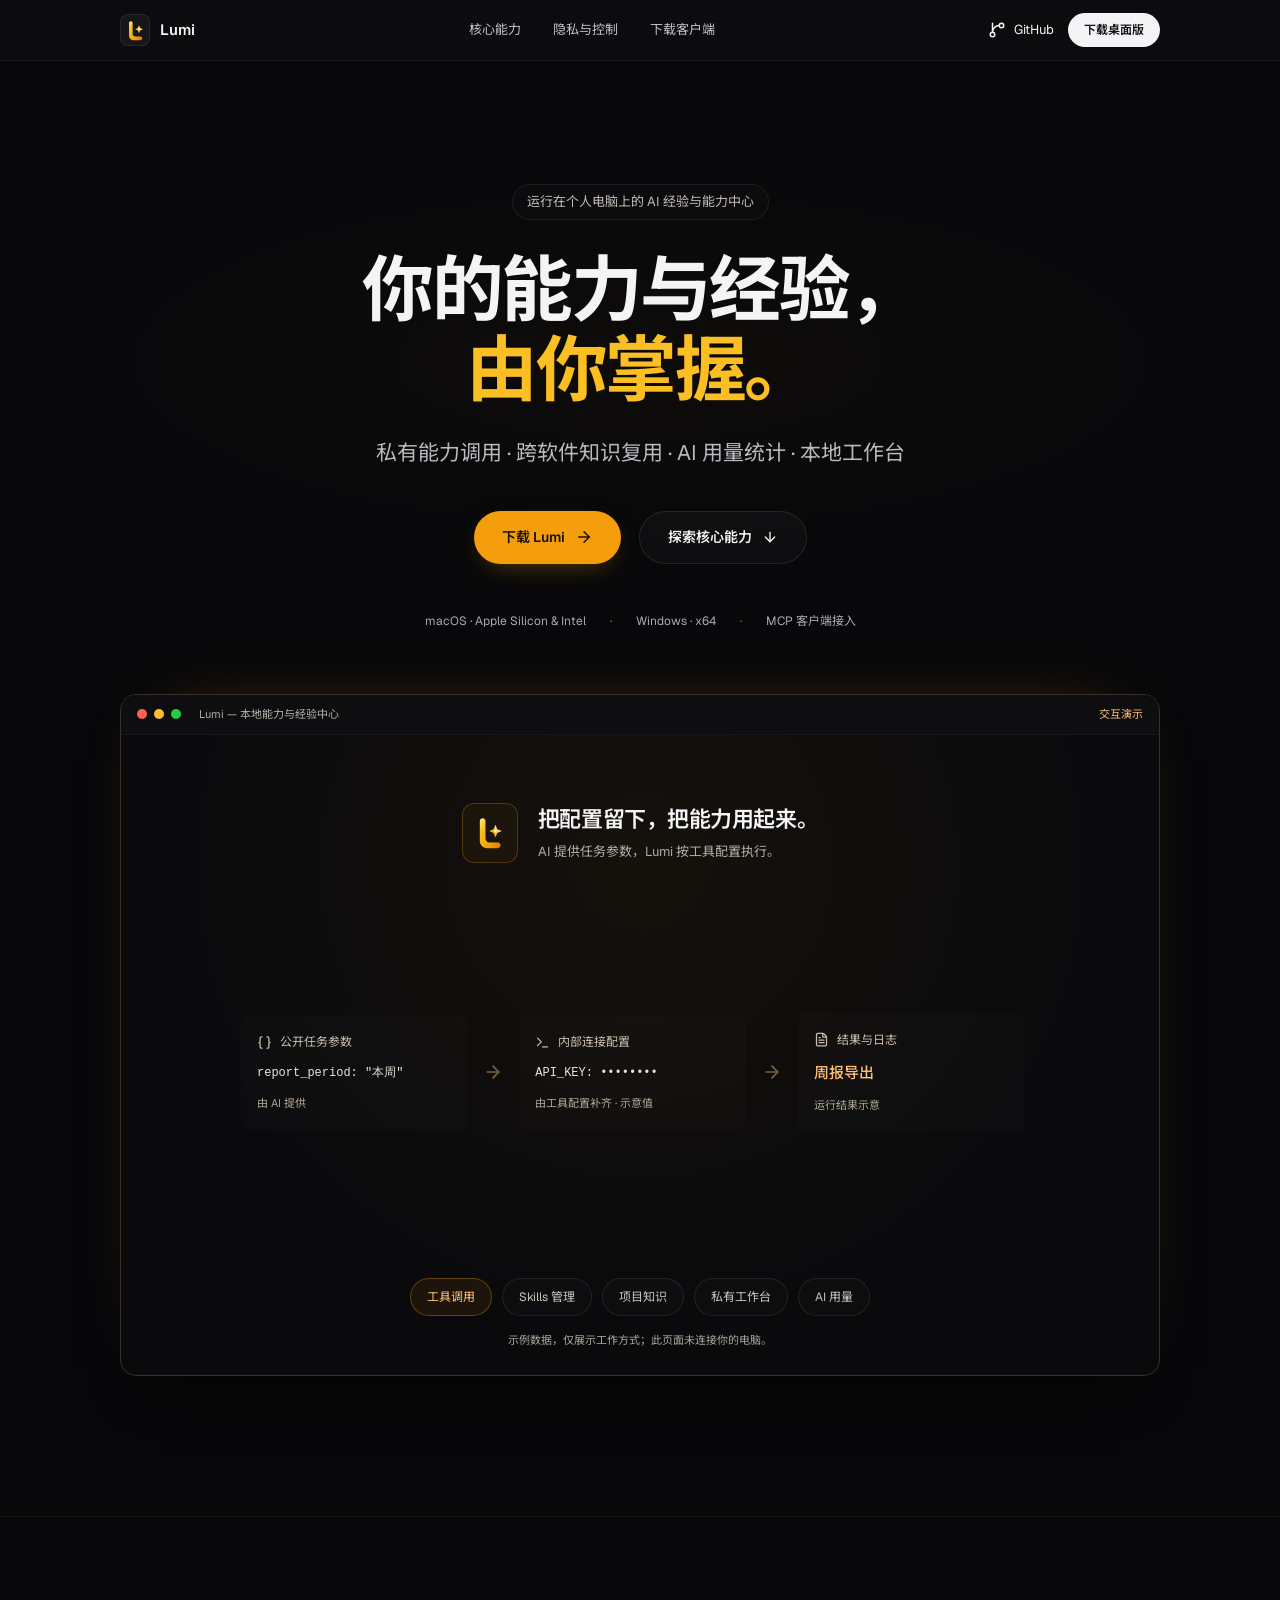
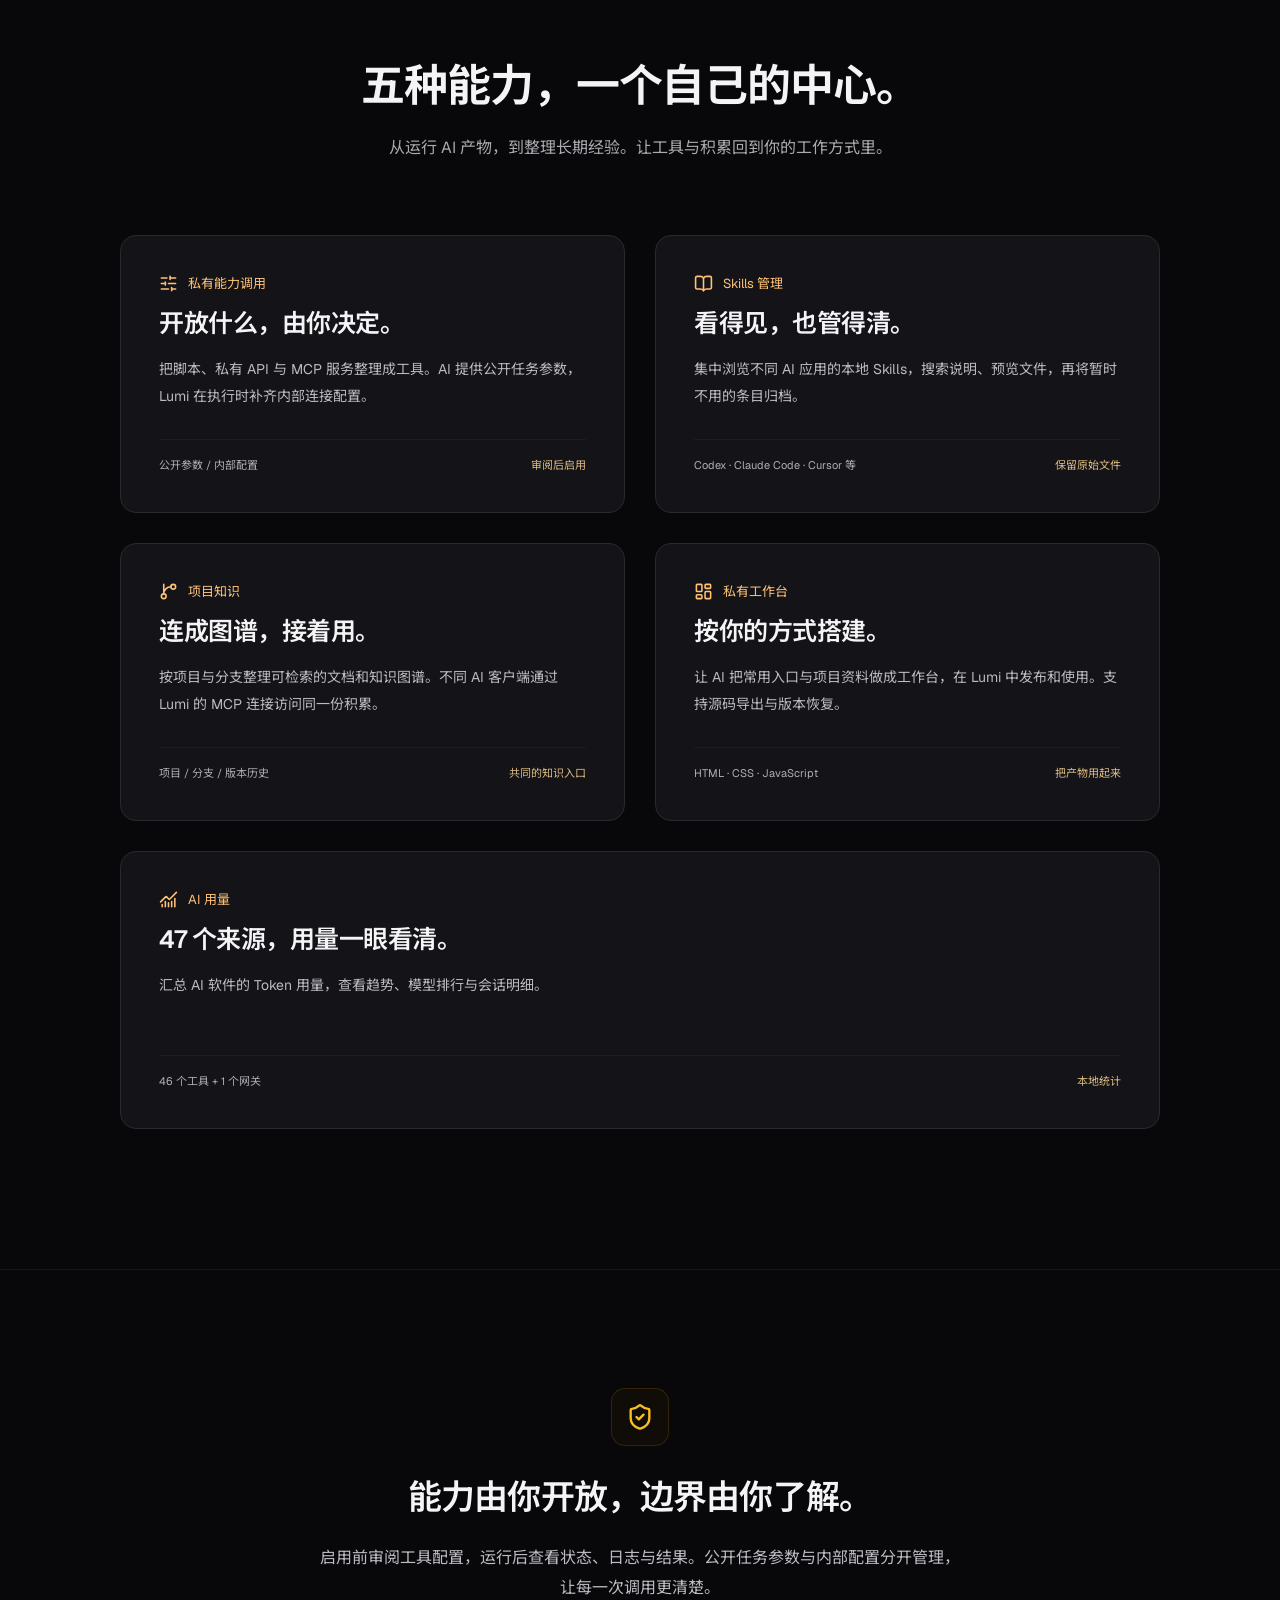
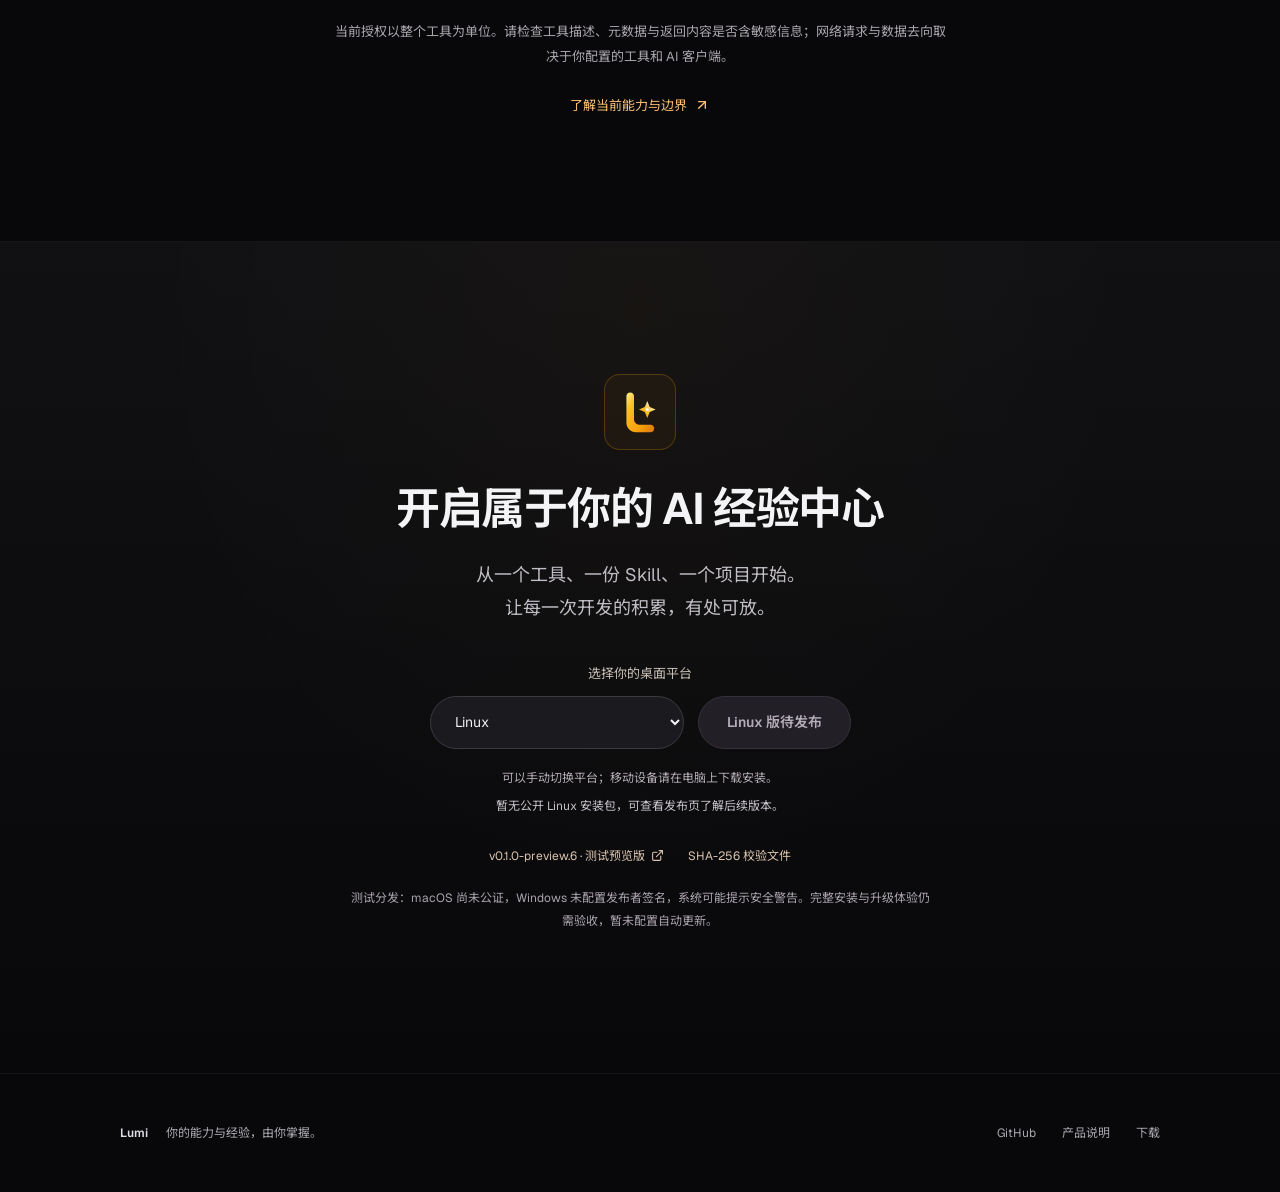
==== commit 87536401: "Publish AI usage demo with 47 sources and Lumi GitHub navigation" ====
--- a/index.html
+++ b/index.html
@@ -1,2 +1,2 @@
-<!DOCTYPE html><html lang="zh-CN"><head><meta charSet="utf-8"/><link rel="preconnect" href="/" crossorigin=""/><meta name="viewport" content="width=device-width, initial-scale=1"/><link rel="stylesheet" href="/_next/static/chunks/1hvu1vrj6zs2b.css" data-precedence="next"/><link rel="preload" as="script" fetchPriority="low" href="/_next/static/chunks/1ew4il-a98zmt.js"/><script src="/_next/static/chunks/1rxwn-mfm8874.js" async=""></script><script src="/_next/static/chunks/13pc9_lr8vnoz.js" async=""></script><script src="/_next/static/chunks/0cefix10a8f2b.js" async=""></script><script src="/_next/static/chunks/turbopack-3-ry682tkyiqk.js" async=""></script><script src="/_next/static/chunks/3j5he4_gi7dcv.js" async=""></script><script src="/_next/static/chunks/26lgxkewafxrk.js" async=""></script><script src="/_next/static/chunks/3ihyso9rmw7xp.js" async=""></script><script src="/_next/static/chunks/30mflw-0_te7q.js" async=""></script><meta name="next-size-adjust" content=""/><meta name="theme-color" content="#08080a"/><meta name="color-scheme" content="dark"/><title>Lumi — 你的能力与经验，由你掌握</title><meta name="description" content="Lumi 将私有工具、Skills 与项目知识汇集在你的电脑上。让 AI 产物更容易运行，按你的方式搭建本地工作台。"/><meta name="application-name" content="Lumi"/><meta name="robots" content="index, follow"/><link rel="canonical" href="https://lumiplug.github.io/"/><meta property="og:title" content="Lumi — 你的能力与经验，由你掌握"/><meta property="og:description" content="Lumi 将私有工具、Skills 与项目知识汇集在你的电脑上。让 AI 产物更容易运行，按你的方式搭建本地工作台。"/><meta property="og:url" content="https://lumiplug.github.io/"/><meta property="og:site_name" content="Lumi"/><meta property="og:locale" content="zh_CN"/><meta property="og:image" content="https://lumiplug.github.io/og.png"/><meta property="og:image:width" content="1200"/><meta property="og:image:height" content="630"/><meta property="og:image:alt" content="Lumi — 你的能力与经验，由你掌握"/><meta property="og:type" content="website"/><meta name="twitter:card" content="summary_large_image"/><meta name="twitter:title" content="Lumi — 你的能力与经验，由你掌握"/><meta name="twitter:description" content="Lumi 将私有工具、Skills 与项目知识汇集在你的电脑上。让 AI 产物更容易运行，按你的方式搭建本地工作台。"/><meta name="twitter:image" content="https://lumiplug.github.io/og.png"/><link rel="icon" href="/icon.svg?icon.0k140cdlsgnfp.svg" sizes="any" type="image/svg+xml"/><script src="/_next/static/chunks/0cz1d0mv5g_q7.js" noModule=""></script></head><body><div hidden=""><!--$--><!--/$--></div><a class="skip-link" href="#main">跳到正文</a><header class="site-header"><div class="nav-inner container"><a href="#top" class="brand-link" aria-label="Lumi，返回顶部"><span class="brand-mark"><img alt="" loading="lazy" width="28" height="34" decoding="async" data-nimg="1" style="color:transparent" src="/lumi-mark.svg"/></span><span>Lumi</span></a><nav class="desktop-nav" aria-label="主导航"><a href="#features">核心能力</a><a href="#security">隐私与控制</a><a href="#download">下载客户端</a></nav><div class="nav-actions"><a href="#download" class="nav-download">下载桌面版</a><button class="menu-toggle" aria-label="打开导航菜单" aria-expanded="false" aria-controls="mobile-navigation"><svg xmlns="http://www.w3.org/2000/svg" width="20" height="20" viewBox="0 0 24 24" fill="none" stroke="currentColor" stroke-width="2" stroke-linecap="round" stroke-linejoin="round" class="lucide lucide-menu" aria-hidden="true"><path d="M4 5h16"></path><path d="M4 12h16"></path><path d="M4 19h16"></path></svg></button></div></div><nav id="mobile-navigation" class="mobile-nav" aria-label="移动导航" hidden=""><a href="#features">核心能力</a><a href="#security">隐私与控制</a><a href="#download">下载客户端</a></nav></header><main id="main"><section class="hero" id="top"><div class="hero-copy"><p class="hero-intro">运行在个人电脑上的 AI 经验与能力中心</p><h1>你的能力与经验，<br/><span>由你掌握。</span></h1><p class="hero-description">私有能力调用 · 跨软件知识复用 · 属于你的本地工作台</p><div class="hero-actions"><a class="button button-primary" href="#download">下载 Lumi<svg xmlns="http://www.w3.org/2000/svg" width="18" height="18" viewBox="0 0 24 24" fill="none" stroke="currentColor" stroke-width="2" stroke-linecap="round" stroke-linejoin="round" class="lucide lucide-arrow-right" aria-hidden="true"><path d="M5 12h14"></path><path d="m12 5 7 7-7 7"></path></svg></a><a class="button button-secondary" href="#features">探索核心能力<svg xmlns="http://www.w3.org/2000/svg" width="16" height="16" viewBox="0 0 24 24" fill="none" stroke="currentColor" stroke-width="2" stroke-linecap="round" stroke-linejoin="round" class="lucide lucide-arrow-down" aria-hidden="true"><path d="M12 5v14"></path><path d="m19 12-7 7-7-7"></path></svg></a></div><p class="compatibility"><span>macOS · Apple Silicon &amp; Intel</span><span>Windows · x64</span><span>MCP 客户端接入</span></p></div><div class="container"><div class="product-stage" id="overview"><div class="window-bar"><div class="window-label"><span class="traffic-lights" aria-hidden="true"><i></i><i></i><i></i></span><span>Lumi — 本地能力与经验中心</span></div><span class="demo-label">交互演示</span></div><div class="demo-body"><div class="demo-heading"><span class="brand-mark brand-large"><img alt="" loading="lazy" width="28" height="34" decoding="async" data-nimg="1" style="color:transparent" src="/lumi-mark.svg"/></span><div><h2>把配置留下，把能力用起来。</h2><p>AI 提供任务参数，Lumi 按工具配置执行。</p></div></div><div id="panel-tools" role="tabpanel" aria-labelledby="tab-tools" tabindex="0" class="demo-panel"><div class="tool-flow"><div class="flow-step"><span class="demo-mini-label"><svg xmlns="http://www.w3.org/2000/svg" width="15" height="15" viewBox="0 0 24 24" fill="none" stroke="currentColor" stroke-width="2" stroke-linecap="round" stroke-linejoin="round" class="lucide lucide-braces lucide-curly-braces" aria-hidden="true"><path d="M8 3H7a2 2 0 0 0-2 2v5a2 2 0 0 1-2 2 2 2 0 0 1 2 2v5c0 1.1.9 2 2 2h1"></path><path d="M16 21h1a2 2 0 0 0 2-2v-5c0-1.1.9-2 2-2a2 2 0 0 1-2-2V5a2 2 0 0 0-2-2h-1"></path></svg>公开任务参数</span><code>report_period: &quot;本周&quot;</code><span class="demo-note">由 AI 提供</span></div><svg xmlns="http://www.w3.org/2000/svg" width="20" height="20" viewBox="0 0 24 24" fill="none" stroke="currentColor" stroke-width="2" stroke-linecap="round" stroke-linejoin="round" class="lucide lucide-arrow-right flow-arrow" aria-hidden="true"><path d="M5 12h14"></path><path d="m12 5 7 7-7 7"></path></svg><div class="flow-step"><span class="demo-mini-label"><svg xmlns="http://www.w3.org/2000/svg" width="15" height="15" viewBox="0 0 24 24" fill="none" stroke="currentColor" stroke-width="2" stroke-linecap="round" stroke-linejoin="round" class="lucide lucide-terminal" aria-hidden="true"><path d="M12 19h8"></path><path d="m4 17 6-6-6-6"></path></svg>内部连接配置</span><code>API_KEY: ••••••••</code><span class="demo-note">由工具配置补齐 · 示意值</span></div><svg xmlns="http://www.w3.org/2000/svg" width="20" height="20" viewBox="0 0 24 24" fill="none" stroke="currentColor" stroke-width="2" stroke-linecap="round" stroke-linejoin="round" class="lucide lucide-arrow-right flow-arrow" aria-hidden="true"><path d="M5 12h14"></path><path d="m12 5 7 7-7 7"></path></svg><div class="flow-step flow-result"><span class="demo-mini-label"><svg xmlns="http://www.w3.org/2000/svg" width="15" height="15" viewBox="0 0 24 24" fill="none" stroke="currentColor" stroke-width="2" stroke-linecap="round" stroke-linejoin="round" class="lucide lucide-file-text" aria-hidden="true"><path d="M6 22a2 2 0 0 1-2-2V4a2 2 0 0 1 2-2h8a2.4 2.4 0 0 1 1.704.706l3.588 3.588A2.4 2.4 0 0 1 20 8v12a2 2 0 0 1-2 2z"></path><path d="M14 2v5a1 1 0 0 0 1 1h5"></path><path d="M10 9H8"></path><path d="M16 13H8"></path><path d="M16 17H8"></path></svg>结果与日志</span><strong>周报导出</strong><span class="demo-note">运行结果示意</span></div></div></div><div class="demo-tabs" role="tablist" aria-label="选择产品演示"><button id="tab-tools" role="tab" aria-selected="true" aria-controls="panel-tools" tabindex="0">工具调用</button><button id="tab-skills" role="tab" aria-selected="false" aria-controls="panel-skills" tabindex="-1">Skills 管理</button><button id="tab-knowledge" role="tab" aria-selected="false" aria-controls="panel-knowledge" tabindex="-1">项目知识</button><button id="tab-workbench" role="tab" aria-selected="false" aria-controls="panel-workbench" tabindex="-1">私有工作台</button></div><p class="demo-disclaimer">示例数据，仅展示工作方式；此页面未连接你的电脑。</p></div></div></div></section><section id="features" class="features-section section-line"><div class="container"><div class="section-heading"><h2>四种能力，一个自己的中心。</h2><p>从运行 AI 产物，到整理长期经验。<br class="mobile-break"/>让工具与积累回到你的工作方式里。</p></div><div class="feature-grid"><article class="feature-card"><div class="feature-label"><svg xmlns="http://www.w3.org/2000/svg" width="19" height="19" viewBox="0 0 24 24" fill="none" stroke="currentColor" stroke-width="2" stroke-linecap="round" stroke-linejoin="round" class="lucide lucide-sliders-horizontal" aria-hidden="true"><path d="M10 5H3"></path><path d="M12 19H3"></path><path d="M14 3v4"></path><path d="M16 17v4"></path><path d="M21 12h-9"></path><path d="M21 19h-5"></path><path d="M21 5h-7"></path><path d="M8 10v4"></path><path d="M8 12H3"></path></svg><span>私有能力调用</span></div><h3>开放什么，由你决定。</h3><p>把脚本、私有 API 与 MCP 服务整理成工具。AI 提供公开任务参数，Lumi 在执行时补齐内部连接配置。</p><div class="feature-detail"><span>公开参数 / 内部配置</span><span>审阅后启用</span></div></article><article class="feature-card"><div class="feature-label"><svg xmlns="http://www.w3.org/2000/svg" width="19" height="19" viewBox="0 0 24 24" fill="none" stroke="currentColor" stroke-width="2" stroke-linecap="round" stroke-linejoin="round" class="lucide lucide-book-open" aria-hidden="true"><path d="M12 5v16"></path><path d="M20.001 19A2 2 0 0022 17V5a2 2 0 00-1.999-2L16 3.002A5 5 0 0012 5a5 5 0 00-4-2H4a2 2 0 00-2 2v12a2 2 0 001.999 2H8a5 5 0 014 2 5 5 0 014-2z"></path></svg><span>Skills 管理</span></div><h3>看得见，也管得清。</h3><p>集中浏览不同 AI 应用的本地 Skills，搜索说明、预览文件，再将暂时不用的条目归档。</p><div class="feature-detail"><span>Codex · Claude Code · Cursor 等</span><span>保留原始文件</span></div></article><article class="feature-card"><div class="feature-label"><svg xmlns="http://www.w3.org/2000/svg" width="19" height="19" viewBox="0 0 24 24" fill="none" stroke="currentColor" stroke-width="2" stroke-linecap="round" stroke-linejoin="round" class="lucide lucide-git-branch" aria-hidden="true"><path d="M15 6a9 9 0 0 0-9 9V3"></path><circle cx="18" cy="6" r="3"></circle><circle cx="6" cy="18" r="3"></circle></svg><span>项目知识</span></div><h3>连成图谱，接着用。</h3><p>按项目与分支整理可检索的文档和知识图谱。不同 AI 客户端通过 Lumi 的 MCP 连接访问同一份积累。</p><div class="feature-detail"><span>项目 / 分支 / 版本历史</span><span>共同的知识入口</span></div></article><article class="feature-card"><div class="feature-label"><svg xmlns="http://www.w3.org/2000/svg" width="19" height="19" viewBox="0 0 24 24" fill="none" stroke="currentColor" stroke-width="2" stroke-linecap="round" stroke-linejoin="round" class="lucide lucide-layout-dashboard" aria-hidden="true"><rect width="7" height="9" x="3" y="3" rx="1"></rect><rect width="7" height="5" x="14" y="3" rx="1"></rect><rect width="7" height="9" x="14" y="12" rx="1"></rect><rect width="7" height="5" x="3" y="16" rx="1"></rect></svg><span>私有工作台</span></div><h3>按你的方式搭建。</h3><p>让 AI 把常用入口与项目资料做成工作台，在 Lumi 中发布和使用。支持源码导出与版本恢复。</p><div class="feature-detail"><span>HTML · CSS · JavaScript</span><span>把产物用起来</span></div></article></div></div></section><section id="security" class="security-section section-line"><div class="container security-inner"><span class="security-icon"><svg xmlns="http://www.w3.org/2000/svg" width="28" height="28" viewBox="0 0 24 24" fill="none" stroke="currentColor" stroke-width="2" stroke-linecap="round" stroke-linejoin="round" class="lucide lucide-shield-check" aria-hidden="true"><path d="M20 13c0 5-3.5 7.5-7.66 8.95a1 1 0 0 1-.67-.01C7.5 20.5 4 18 4 13V6a1 1 0 0 1 1-1c2 0 4.5-1.2 6.24-2.72a1.17 1.17 0 0 1 1.52 0C14.51 3.81 17 5 19 5a1 1 0 0 1 1 1z"></path><path d="m9 12 2 2 4-4"></path></svg></span><h2>能力由你开放，边界由你了解。</h2><p class="security-summary">启用前审阅工具配置，运行后查看状态、日志与结果。公开任务参数与内部配置分开管理，让每一次调用更清楚。</p><p class="security-boundary">当前授权以整个工具为单位。请检查工具描述、元数据与返回内容是否含敏感信息；网络请求与数据去向取决于你配置的工具和 AI 客户端。</p><a class="text-link" href="https://github.com/LumiPlug/Lumi/blob/main/README.zh-CN.md">了解当前能力与边界<svg xmlns="http://www.w3.org/2000/svg" width="16" height="16" viewBox="0 0 24 24" fill="none" stroke="currentColor" stroke-width="2" stroke-linecap="round" stroke-linejoin="round" class="lucide lucide-arrow-up-right" aria-hidden="true"><path d="M7 7h10v10"></path><path d="M7 17 17 7"></path></svg></a></div></section><section class="download-section section-line" id="download"><div class="container download-inner"><span class="brand-mark brand-large"><img alt="" loading="lazy" width="28" height="34" decoding="async" data-nimg="1" style="color:transparent" src="/lumi-mark.svg"/></span><h2>开启属于你的 AI 经验中心</h2><p class="download-description">从一个工具、一份 Skill、一个项目开始。
-让每一次开发的积累，有处可放。</p><div class="download-picker"><label class="platform-label" for="platform">选择你的桌面平台</label><div class="download-controls"><select id="platform"><option value="mac-arm" selected="">macOS · Apple Silicon</option><option value="mac-intel">macOS · Intel</option><option value="windows">Windows · x64</option><option value="linux">Linux</option></select><a class="button button-primary download-button" href="https://github.com/LumiPlug/Lumi/releases/download/v0.1.0-preview.6/Lumi_0.1.0_aarch64.dmg" aria-label="下载 macOS 版，macOS · Apple Silicon，测试预览版"><svg xmlns="http://www.w3.org/2000/svg" width="18" height="18" viewBox="0 0 24 24" fill="none" stroke="currentColor" stroke-width="2" stroke-linecap="round" stroke-linejoin="round" class="lucide lucide-arrow-down-to-line" aria-hidden="true"><path d="M12 17V3"></path><path d="m6 11 6 6 6-6"></path><path d="M19 21H5"></path></svg>下载 macOS 版</a></div><p class="platform-hint">可以手动切换平台；移动设备请在电脑上下载安装。</p><p class="download-requirement" aria-live="polite">macOS 13.5 或更新版本 · Apple Silicon · .dmg</p><div class="release-links"><a href="https://github.com/LumiPlug/Lumi/releases/tag/v0.1.0-preview.6">v0.1.0-preview.6<!-- --> · <!-- -->测试预览版<svg xmlns="http://www.w3.org/2000/svg" width="13" height="13" viewBox="0 0 24 24" fill="none" stroke="currentColor" stroke-width="2" stroke-linecap="round" stroke-linejoin="round" class="lucide lucide-external-link" aria-hidden="true"><path d="M15 3h6v6"></path><path d="M10 14 21 3"></path><path d="M18 13v6a2 2 0 0 1-2 2H5a2 2 0 0 1-2-2V8a2 2 0 0 1 2-2h6"></path></svg></a><a href="https://github.com/LumiPlug/Lumi/releases/download/v0.1.0-preview.6/SHA256SUMS.txt">SHA-256 校验文件</a></div><p class="release-notice">测试分发：macOS 尚未公证，Windows 未配置发布者签名，系统可能提示安全警告。完整安装与升级体验仍需验收，暂未配置自动更新。</p></div></div></section></main><!--$--><!--/$--><footer class="site-footer"><div class="container footer-inner"><p><strong>Lumi</strong><span>你的能力与经验，由你掌握。</span></p><nav aria-label="页脚导航"><a href="https://github.com/LumiPlug/Lumi">GitHub</a><a href="https://github.com/LumiPlug/Lumi/blob/main/README.zh-CN.md">产品说明</a><a href="#download">下载</a></nav></div></footer><script id="_R_">(globalThis["TURBOPACK"] || (globalThis["TURBOPACK"] = [])).push({"otherChunks":["static/chunks/1ew4il-a98zmt.js","static/chunks/1rxwn-mfm8874.js","static/chunks/13pc9_lr8vnoz.js","static/chunks/0cefix10a8f2b.js"],"runtimeModuleIds":[57458]});</script><script src="/_next/static/chunks/1ew4il-a98zmt.js" async=""></script><script>(self.__next_f=self.__next_f||[]).push([0])</script><script>self.__next_f.push([1,"1:\"$Sreact.fragment\"\n2:\"/_next/static/chunks/3j5he4_gi7dcv.js\"\n3:I[5215,[\"$2\"],\"default\"]\n4:I[46747,[\"$2\"],\"default\"]\n5:\"/_next/static/chunks/26lgxkewafxrk.js\"\n6:I[63572,[\"$2\",\"$5\"],\"\"]\n8:\"/_next/static/chunks/3ihyso9rmw7xp.js\"\n9:I[93963,[\"$2\",\"$8\"],\"Header\"]\nb:\"/_next/static/chunks/30mflw-0_te7q.js\"\nc:I[93817,[\"$2\",\"$8\",\"$b\"],\"default\"]\nd:I[35949,[\"$2\",\"$8\",\"$b\"],\"ProductDemo\"]\n18:\"ViewportBoundary\"\n19:I[70914,[\"$2\"],\"$18\"]\n1b:\"MetadataBoundary\"\n1c:I[70914,[\"$2\"],\"$1b\"]\n1d:\"$Sreact.suspense\"\n1f:I[43914,[\"$2\"],\"default\",1]\n:HL[\"/_next/static/chunks/1hvu1vrj6zs2b.css\",\"style\"]\n:HC[\"/\",\"\"]\n"])</script><script>self.__next_f.push([1,"a:[[\"children\",{\"s\":\"__PAGE__\",\"h\":512,\"d\":{\"r\":[\"$\",\"$1\",\"c\",{\"children\":[[\"$\",\"main\",null,{\"id\":\"main\",\"children\":[[\"$\",\"section\",null,{\"className\":\"hero\",\"id\":\"top\",\"children\":[[\"$\",\"div\",null,{\"className\":\"hero-copy\",\"children\":[[\"$\",\"p\",null,{\"className\":\"hero-intro\",\"children\":\"运行在个人电脑上的 AI 经验与能力中心\"}],[\"$\",\"h1\",null,{\"children\":[\"你的能力与经验，\",[\"$\",\"br\",null,{}],[\"$\",\"span\",null,{\"children\":\"由你掌握。\"}]]}],[\"$\",\"p\",null,{\"className\":\"hero-description\",\"children\":\"私有能力调用 · 跨软件知识复用 · 属于你的本地工作台\"}],[\"$\",\"div\",null,{\"className\":\"hero-actions\",\"children\":[[\"$\",\"a\",null,{\"className\":\"button button-primary\",\"href\":\"#download\",\"children\":[\"下载 Lumi\",[\"$\",\"$Lc\",null,{\"ref\":\"$undefined\",\"icon\":{\"name\":\"arrow-right\",\"size\":24,\"node\":[[\"path\",{\"d\":\"M5 12h14\",\"key\":\"1ays0h\"}],[\"path\",{\"d\":\"m12 5 7 7-7 7\",\"key\":\"xquz4c\"}]]},\"className\":\"$undefined\",\"size\":18,\"aria-hidden\":\"true\"}]]}],[\"$\",\"a\",null,{\"className\":\"button button-secondary\",\"href\":\"#features\",\"children\":[\"探索核心能力\",[\"$\",\"$Lc\",null,{\"ref\":\"$undefined\",\"icon\":{\"name\":\"arrow-down\",\"size\":24,\"node\":[[\"path\",{\"d\":\"M12 5v14\",\"key\":\"s699le\"}],[\"path\",{\"d\":\"m19 12-7 7-7-7\",\"key\":\"1idqje\"}]]},\"className\":\"$undefined\",\"size\":16,\"aria-hidden\":\"true\"}]]}]]}],[\"$\",\"p\",null,{\"className\":\"compatibility\",\"children\":[[\"$\",\"span\",null,{\"children\":\"macOS · Apple Silicon \u0026 Intel\"}],[\"$\",\"span\",null,{\"children\":\"Windows · x64\"}],[\"$\",\"span\",null,{\"children\":\"MCP 客户端接入\"}]]}]]}],[\"$\",\"div\",null,{\"className\":\"container\",\"children\":[\"$\",\"$Ld\",null,{}]}]]}],[\"$\",\"section\",null,{\"id\":\"features\",\"className\":\"features-section section-line\",\"children\":[\"$\",\"div\",null,{\"className\":\"container\",\"children\":[[\"$\",\"div\",null,{\"className\":\"section-heading\",\"children\":[[\"$\",\"h2\",null,{\"children\":\"四种能力，一个自己的中心。\"}],[\"$\",\"p\",null,{\"children\":[\"从运行 AI 产物，到整理长期经验。\",[\"$\",\"br\",null,{\"className\":\"mobile-break\"}],\"让工具与积累回到你的工作方式里。\"]}]]}],[\"$\",\"div\",null,{\"className\":\"feature-grid\",\"children\":[[\"$\",\"article\",\"tools\",{\"className\":\"feature-card\",\"children\":[[\"$\",\"div\",null,{\"className\":\"feature-label\",\"children\":[[\"$\",\"$Lc\",null,{\"ref\":\"$undefined\",\"icon\":{\"name\":\"sliders-horizontal\",\"size\":24,\"node\":[[\"path\",{\"d\":\"M10 5H3\",\"key\":\"1qgfaw\"}],[\"path\",{\"d\":\"M12 19H3\",\"key\":\"yhmn1j\"}],[\"path\",{\"d\":\"M14 3v4\",\"key\":\"1sua03\"}],[\"path\",{\"d\":\"M16 17v4\",\"key\":\"1q0r14\"}],[\"path\",{\"d\":\"M21 12h-9\",\"key\":\"1o4lsq\"}],[\"path\",{\"d\":\"M21 19h-5\",\"key\":\"1rlt1p\"}],[\"path\",{\"d\":\"M21 5h-7\",\"key\":\"1oszz2\"}],[\"path\",{\"d\":\"M8 10v4\",\"key\":\"tgpxqk\"}],[\"path\",{\"d\":\"M8 12H3\",\"key\":\"a7s4jb\"}]]},\"className\":\"$undefined\",\"size\":19,\"aria-hidden\":\"true\"}],[\"$\",\"span\",null,{\"children\":\"私有能力调用\"}]]}],[\"$\",\"h3\",null,{\"children\":\"开放什么，由你决定。\"}],[\"$\",\"p\",null,{\"children\":\"把脚本、私有 API 与 MCP 服务整理成工具。AI 提供公开任务参数，Lumi 在执行时补齐内部连接配置。\"}],[\"$\",\"div\",null,{\"className\":\"feature-detail\",\"children\":[[\"$\",\"span\",null,{\"children\":\"公开参数 / 内部配置\"}],[\"$\",\"span\",null,{\"children\":\"审阅后启用\"}]]}]]}],[\"$\",\"article\",\"skills\",{\"className\":\"feature-card\",\"children\":[[\"$\",\"div\",null,{\"className\":\"feature-label\",\"children\":[[\"$\",\"$Lc\",null,{\"ref\":\"$undefined\",\"icon\":{\"name\":\"book-open\",\"size\":24,\"node\":[[\"path\",{\"d\":\"M12 5v16\",\"key\":\"1f6ucr\"}],[\"path\",{\"d\":\"M20.001 19A2 2 0 0022 17V5a2 2 0 00-1.999-2L16 3.002A5 5 0 0012 5a5 5 0 00-4-2H4a2 2 0 00-2 2v12a2 2 0 001.999 2H8a5 5 0 014 2 5 5 0 014-2z\",\"key\":\"1fyvmf\"}]]},\"className\":\"$undefined\",\"size\":19,\"aria-hidden\":\"true\"}],\"$Le\"]}],\"$Lf\",\"$L10\",\"$L11\"]}],\"$L12\",\"$L13\"]}]]}]}],\"$L14\",\"$L15\"]}],[\"$L16\"],\"$L17\"]}],\"p\":false,\"v\":null}}]]\n"])</script><script>self.__next_f.push([1,"7:[[\"children\",{\"s\":\"(marketing)\",\"h\":512,\"d\":{\"r\":[\"$\",\"$1\",\"c\",{\"children\":[[[\"$\",\"script\",\"script-0\",{\"src\":\"/_next/static/chunks/3ihyso9rmw7xp.js\",\"async\":true,\"nonce\":\"$undefined\"}]],[[\"$\",\"a\",null,{\"className\":\"skip-link\",\"href\":\"#main\",\"children\":\"跳到正文\"}],[\"$\",\"$L9\",null,{}],[\"$\",\"$L3\",null,{\"parallelRouterKey\":\"children\",\"error\":\"$undefined\",\"errorStyles\":\"$undefined\",\"errorScripts\":\"$undefined\",\"template\":[\"$\",\"$L4\",null,{}],\"templateStyles\":\"$undefined\",\"templateScripts\":\"$undefined\",\"notFound\":[[\"$\",\"main\",null,{\"className\":\"not-found\",\"children\":[[\"$\",\"h1\",null,{\"children\":\"这里还没有页面。\"}],[\"$\",\"p\",null,{\"children\":\"回到 Lumi，继续了解你的能力与经验中心。\"}],[\"$\",\"$L6\",null,{\"href\":\"/\",\"className\":\"button button-primary\",\"children\":\"返回首页\"}]]}],[]],\"forbidden\":\"$undefined\",\"unauthorized\":\"$undefined\"}],[\"$\",\"footer\",null,{\"className\":\"site-footer\",\"children\":[\"$\",\"div\",null,{\"className\":\"container footer-inner\",\"children\":[[\"$\",\"p\",null,{\"children\":[[\"$\",\"strong\",null,{\"children\":\"Lumi\"}],[\"$\",\"span\",null,{\"children\":\"你的能力与经验，由你掌握。\"}]]}],[\"$\",\"nav\",null,{\"aria-label\":\"页脚导航\",\"children\":[[\"$\",\"a\",null,{\"href\":\"https://github.com/LumiPlug/Lumi\",\"children\":\"GitHub\"}],[\"$\",\"a\",null,{\"href\":\"https://github.com/LumiPlug/Lumi/blob/main/README.zh-CN.md\",\"children\":\"产品说明\"}],[\"$\",\"a\",null,{\"href\":\"#download\",\"children\":\"下载\"}]]}]]}]}]]]}],\"p\":false,\"v\":null},\"c\":\"$Qa\"}]]\n"])</script><script>self.__next_f.push([1,"0:{\"P\":null,\"c\":[\"\",\"\"],\"q\":\"\",\"i\":false,\"t\":{\"t\":{\"s\":\"\",\"h\":528,\"d\":{\"r\":[\"$\",\"$1\",\"c\",{\"children\":[[[\"$\",\"link\",\"0\",{\"rel\":\"stylesheet\",\"href\":\"/_next/static/chunks/1hvu1vrj6zs2b.css\",\"precedence\":\"next\",\"crossOrigin\":\"$undefined\",\"nonce\":\"$undefined\"}],[\"$\",\"script\",\"script-0\",{\"src\":\"/_next/static/chunks/3j5he4_gi7dcv.js\",\"async\":true,\"nonce\":\"$undefined\"}]],[\"$\",\"html\",null,{\"lang\":\"zh-CN\",\"children\":[\"$\",\"body\",null,{\"children\":[\"$\",\"$L3\",null,{\"parallelRouterKey\":\"children\",\"error\":\"$undefined\",\"errorStyles\":\"$undefined\",\"errorScripts\":\"$undefined\",\"template\":[\"$\",\"$L4\",null,{}],\"templateStyles\":\"$undefined\",\"templateScripts\":\"$undefined\",\"notFound\":[[\"$\",\"main\",null,{\"className\":\"not-found\",\"children\":[[\"$\",\"h1\",null,{\"children\":\"这里还没有页面。\"}],[\"$\",\"p\",null,{\"children\":\"回到 Lumi，继续了解你的能力与经验中心。\"}],[\"$\",\"$L6\",null,{\"href\":\"/\",\"className\":\"button button-primary\",\"children\":\"返回首页\"}]]}],[]],\"forbidden\":\"$undefined\",\"unauthorized\":\"$undefined\"}]}]}]]}],\"p\":false,\"v\":null},\"c\":\"$Q7\"},\"h\":{\"r\":[\"$\",\"$1\",\"h\",{\"children\":[null,[\"$\",\"$L19\",null,{\"children\":\"$L1a\"}],[\"$\",\"$L1c\",null,{\"children\":[[\"$\",\"div\",null,{\"hidden\":true,\"children\":[\"$\",\"$1d\",null,{\"name\":\"Next.Metadata\",\"children\":\"$L1e\"}]}],null]}],[\"$\",\"meta\",null,{\"name\":\"next-size-adjust\",\"content\":\"\"}]]}],\"p\":false,\"v\":null}},\"m\":\"$undefined\",\"G\":[\"$1f\",[[\"$\",\"link\",\"0\",{\"rel\":\"stylesheet\",\"href\":\"/_next/static/chunks/1hvu1vrj6zs2b.css\",\"precedence\":\"next\",\"crossOrigin\":\"$undefined\",\"nonce\":\"$undefined\"}]]],\"S\":true,\"r\":\"$undefined\",\"s\":\"$undefined\",\"a\":\"$undefined\",\"l\":\"$undefined\",\"p\":\"$undefined\",\"d\":\"$undefined\",\"b\":\"yK7Xcud8-2QAK1687VD6s\"}\n"])</script><script>self.__next_f.push([1,"20:I[15925,[\"$2\",\"$8\",\"$b\"],\"Image\"]\n21:I[24914,[\"$2\",\"$8\",\"$b\"],\"DownloadPicker\"]\n22:I[70914,[\"$2\"],\"OutletBoundary\"]\ne:[\"$\",\"span\",null,{\"children\":\"Skills 管理\"}]\nf:[\"$\",\"h3\",null,{\"children\":\"看得见，也管得清。\"}]\n10:[\"$\",\"p\",null,{\"children\":\"集中浏览不同 AI 应用的本地 Skills，搜索说明、预览文件，再将暂时不用的条目归档。\"}]\n11:[\"$\",\"div\",null,{\"className\":\"feature-detail\",\"children\":[[\"$\",\"span\",null,{\"children\":\"Codex · Claude Code · Cursor 等\"}],[\"$\",\"span\",null,{\"children\":\"保留原始文件\"}]]}]\n12:[\"$\",\"article\",\"knowledge\",{\"className\":\"feature-card\",\"children\":[[\"$\",\"div\",null,{\"className\":\"feature-label\",\"children\":[[\"$\",\"$Lc\",null,{\"ref\":\"$undefined\",\"icon\":{\"name\":\"git-branch\",\"size\":24,\"node\":[[\"path\",{\"d\":\"M15 6a9 9 0 0 0-9 9V3\",\"key\":\"1cii5b\"}],[\"circle\",{\"cx\":\"18\",\"cy\":\"6\",\"r\":\"3\",\"key\":\"1h7g24\"}],[\"circle\",{\"cx\":\"6\",\"cy\":\"18\",\"r\":\"3\",\"key\":\"fqmcym\"}]]},\"className\":\"$undefined\",\"size\":19,\"aria-hidden\":\"true\"}],[\"$\",\"span\",null,{\"children\":\"项目知识\"}]]}],[\"$\",\"h3\",null,{\"children\":\"连成图谱，接着用。\"}],[\"$\",\"p\",null,{\"children\":\"按项目与分支整理可检索的文档和知识图谱。不同 AI 客户端通过 Lumi 的 MCP 连接访问同一份积累。\"}],[\"$\",\"div\",null,{\"className\":\"feature-detail\",\"children\":[[\"$\",\"span\",null,{\"children\":\"项目 / 分支 / 版本历史\"}],[\"$\",\"span\",null,{\"children\":\"共同的知识入口\"}]]}]]}]\n13:[\"$\",\"article\",\"workbench\",{\"className\":\"feature-card\",\"children\":[[\"$\",\"div\",null,{\"className\":\"feature-label\",\"children\":[[\"$\",\"$Lc\",null,{\"ref\":\"$undefined\",\"icon\":{\"name\":\"layout-dashboard\",\"size\":24,\"node\":[[\"rect\",{\"width\":\"7\",\"height\":\"9\",\"x\":\"3\",\"y\":\"3\",\"rx\":\"1\",\"key\":\"10lvy0\"}],[\"rect\",{\"width\":\"7\",\"height\":\"5\",\"x\":\"14\",\"y\":\"3\",\"rx\":\"1\",\"key\":\"16une8\"}],[\"rect\",{\"width\":\"7\",\"height\":\"9\",\"x\":\"14\",\"y\":\"12\",\"rx\":\"1\",\"key\":\"1hutg5\"}],[\"rect\",{\"width\":\"7\",\"height\":\"5\",\"x\":\"3\",\"y\":\"16\",\"rx\":\"1\",\"key\":\"ldoo1y\"}]]},\"className\":\"$undefined\",\"size\":19,\"aria-hidden\":\"true\"}],[\"$\",\"span\",null,{\"children\":\"私有工作台\"}]]}],[\"$\",\"h3\",null,{\"children\":\"按你的方式搭建。\"}],[\"$\",\"p\",null,{\"children\":\"让 AI 把常用入口与项目资料做成工作台，在 Lumi 中发布和使用。支持源码导出与版本恢复。\"}],[\"$\",\"div\",null,{\"className\":\"feature-detail\",\"children\":[[\"$\",\"span\",null,{\"children\":\"HTML · CSS · JavaScript\"}],[\"$\",\"span\",null,{\"children\":\"把产物用起来\"}]]}]]}]\n14:[\"$\",\"section\",null,{\"id\":\"security\",\"className\":\"security-section section-line\",\"children\":[\"$\",\"div\",null,{\"className\":\"container security-inner\",\"children\":[[\"$\",\"span\",null,{\"className\":\"security-icon\",\"children\":[\"$\",\"$Lc\",null,{\"ref\":\"$undefined\",\"icon\":{\"name\":\"shield-check\",\"size\":24,\"node\":[[\"path\",{\"d\":\"M20 13c0 5-3.5 7.5-7.66 8.95a1 1 0 0 1-.67-.01C7.5 20.5 4 18 4 13V6a1 1 0 0 1 1-1c2 0 4.5-1.2 6.24-2.72a1.17 1.17 0 0 1 1.52 0C14.51 3.81 17 5 19 5a1 1 0 0 1 1 1z\",\"key\":\"oel41y\"}],[\"path\",{\"d\":\"m9 12 2 2 4-4\",\"key\":\"dzmm74\"}]]},\"className\":\"$undefined\",\"size\":28,\"aria-hidden\":\"true\"}]}],[\"$\",\"h2\",null,{\"children\":\"能力由你开放，边界由你了解。\"}],[\"$\",\"p\",null,{\"className\":\"security-summary\",\"children\":\"启用前审阅工具配置，运行后查看状态、日志与结果。公开任务参数与内部配置分开管理，让每一次调用更清楚。\"}],[\"$\",\"p\",null,{\"className\":\"security-boundary\",\"children\":\"当前授权以整个工具为单位。请检查工具描述、元数据与返回内容是否含敏感信息；网络请求与数据去向取决于你配置的工具和 AI 客户端。\"}],[\"$\",\"a\",null,{\"className\":\"text-link\",\"href\":\"https://github.com/LumiPlug/Lumi/blob/main/README.zh-CN.md\",\"children\":[\"了解当前能力与边界\",[\"$\",\"$Lc\",null,{\"ref\":\"$undefined\",\"icon\":{\"name\":\"arrow-up-right\",\"size\":24,\"node\":[[\"path\",{\"d\":\"M7 7h10v10\",\"key\":\"1tivn9\"}],[\"path\",{\"d\":\"M7 17 17 7\",\"key\":\"1vkiza\"}]]},\"className\":\"$undefined\",\"size\":16,\"aria-hidden\":\"true\"}]]}]]}]}]\n15:[\"$\",\"section\",null,{\"className\":\"download-section section-line\",\"id\":\"download\",\"children\":[\"$\",\"div\""])</script><script>self.__next_f.push([1,",null,{\"className\":\"container download-inner\",\"children\":[[\"$\",\"span\",null,{\"className\":\"brand-mark brand-large\",\"children\":[\"$\",\"$L20\",null,{\"src\":\"/lumi-mark.svg\",\"width\":28,\"height\":34,\"alt\":\"\",\"unoptimized\":true}]}],[\"$\",\"h2\",null,{\"children\":\"开启属于你的 AI 经验中心\"}],[\"$\",\"p\",null,{\"className\":\"download-description\",\"children\":\"从一个工具、一份 Skill、一个项目开始。\\n让每一次开发的积累，有处可放。\"}],[\"$\",\"$L21\",null,{}]]}]}]\n16:[\"$\",\"script\",\"script-0\",{\"src\":\"/_next/static/chunks/30mflw-0_te7q.js\",\"async\":true,\"nonce\":\"$undefined\"}]\n17:[\"$\",\"$L22\",null,{\"children\":[\"$\",\"$1d\",null,{\"name\":\"Next.MetadataOutlet\",\"children\":\"$@23\"}]}]\n"])</script><script>self.__next_f.push([1,"1a:[[\"$\",\"meta\",\"0\",{\"charSet\":\"utf-8\"}],[\"$\",\"meta\",\"1\",{\"name\":\"viewport\",\"content\":\"width=device-width, initial-scale=1\"}],[\"$\",\"meta\",\"2\",{\"name\":\"theme-color\",\"content\":\"#08080a\"}],[\"$\",\"meta\",\"3\",{\"name\":\"color-scheme\",\"content\":\"dark\"}]]\n"])</script><script>self.__next_f.push([1,"24:I[57719,[\"$2\"],\"IconMark\"]\n"])</script><script>self.__next_f.push([1,"1e:[[\"$\",\"title\",\"0\",{\"children\":\"Lumi — 你的能力与经验，由你掌握\"}],[\"$\",\"meta\",\"1\",{\"name\":\"description\",\"content\":\"Lumi 将私有工具、Skills 与项目知识汇集在你的电脑上。让 AI 产物更容易运行，按你的方式搭建本地工作台。\"}],[\"$\",\"meta\",\"2\",{\"name\":\"application-name\",\"content\":\"Lumi\"}],[\"$\",\"meta\",\"3\",{\"name\":\"robots\",\"content\":\"index, follow\"}],[\"$\",\"link\",\"4\",{\"rel\":\"canonical\",\"href\":\"https://lumiplug.github.io/\"}],[\"$\",\"meta\",\"5\",{\"property\":\"og:title\",\"content\":\"Lumi — 你的能力与经验，由你掌握\"}],[\"$\",\"meta\",\"6\",{\"property\":\"og:description\",\"content\":\"Lumi 将私有工具、Skills 与项目知识汇集在你的电脑上。让 AI 产物更容易运行，按你的方式搭建本地工作台。\"}],[\"$\",\"meta\",\"7\",{\"property\":\"og:url\",\"content\":\"https://lumiplug.github.io/\"}],[\"$\",\"meta\",\"8\",{\"property\":\"og:site_name\",\"content\":\"Lumi\"}],[\"$\",\"meta\",\"9\",{\"property\":\"og:locale\",\"content\":\"zh_CN\"}],[\"$\",\"meta\",\"10\",{\"property\":\"og:image\",\"content\":\"https://lumiplug.github.io/og.png\"}],[\"$\",\"meta\",\"11\",{\"property\":\"og:image:width\",\"content\":\"1200\"}],[\"$\",\"meta\",\"12\",{\"property\":\"og:image:height\",\"content\":\"630\"}],[\"$\",\"meta\",\"13\",{\"property\":\"og:image:alt\",\"content\":\"Lumi — 你的能力与经验，由你掌握\"}],[\"$\",\"meta\",\"14\",{\"property\":\"og:type\",\"content\":\"website\"}],[\"$\",\"meta\",\"15\",{\"name\":\"twitter:card\",\"content\":\"summary_large_image\"}],[\"$\",\"meta\",\"16\",{\"name\":\"twitter:title\",\"content\":\"Lumi — 你的能力与经验，由你掌握\"}],[\"$\",\"meta\",\"17\",{\"name\":\"twitter:description\",\"content\":\"Lumi 将私有工具、Skills 与项目知识汇集在你的电脑上。让 AI 产物更容易运行，按你的方式搭建本地工作台。\"}],[\"$\",\"meta\",\"18\",{\"name\":\"twitter:image\",\"content\":\"https://lumiplug.github.io/og.png\"}],[\"$\",\"link\",\"19\",{\"rel\":\"icon\",\"href\":\"/icon.svg?icon.0k140cdlsgnfp.svg\",\"sizes\":\"any\",\"type\":\"image/svg+xml\"}],[\"$\",\"$L24\",\"20\",{}]]\n"])</script><script>self.__next_f.push([1,"23:null\n"])</script></body></html>+<!DOCTYPE html><html lang="zh-CN"><head><meta charSet="utf-8"/><link rel="preconnect" href="/" crossorigin=""/><meta name="viewport" content="width=device-width, initial-scale=1"/><link rel="stylesheet" href="/_next/static/chunks/26egfi94ij0s3.css" data-precedence="next"/><link rel="preload" as="script" fetchPriority="low" href="/_next/static/chunks/1ew4il-a98zmt.js"/><script src="/_next/static/chunks/1rxwn-mfm8874.js" async=""></script><script src="/_next/static/chunks/13pc9_lr8vnoz.js" async=""></script><script src="/_next/static/chunks/0cefix10a8f2b.js" async=""></script><script src="/_next/static/chunks/turbopack-3-ry682tkyiqk.js" async=""></script><script src="/_next/static/chunks/3j5he4_gi7dcv.js" async=""></script><script src="/_next/static/chunks/26lgxkewafxrk.js" async=""></script><script src="/_next/static/chunks/3jy3lyzrff4a3.js" async=""></script><script src="/_next/static/chunks/0tv-e7y-q4hpj.js" async=""></script><meta name="next-size-adjust" content=""/><meta name="theme-color" content="#08080a"/><meta name="color-scheme" content="dark"/><title>Lumi — 你的能力与经验，由你掌握</title><meta name="description" content="Lumi 将私有工具、Skills 与项目知识汇集在你的电脑上。汇总 AI 用量，让 AI 产物更容易运行，按你的方式搭建本地工作台。"/><meta name="application-name" content="Lumi"/><meta name="robots" content="index, follow"/><link rel="canonical" href="https://www.lumiplug.com/"/><meta property="og:title" content="Lumi — 你的能力与经验，由你掌握"/><meta property="og:description" content="Lumi 将私有工具、Skills 与项目知识汇集在你的电脑上。汇总 AI 用量，让 AI 产物更容易运行，按你的方式搭建本地工作台。"/><meta property="og:url" content="https://www.lumiplug.com/"/><meta property="og:site_name" content="Lumi"/><meta property="og:locale" content="zh_CN"/><meta property="og:image" content="https://www.lumiplug.com/og.png"/><meta property="og:image:width" content="1200"/><meta property="og:image:height" content="630"/><meta property="og:image:alt" content="Lumi — 你的能力与经验，由你掌握"/><meta property="og:type" content="website"/><meta name="twitter:card" content="summary_large_image"/><meta name="twitter:title" content="Lumi — 你的能力与经验，由你掌握"/><meta name="twitter:description" content="Lumi 将私有工具、Skills 与项目知识汇集在你的电脑上。汇总 AI 用量，让 AI 产物更容易运行，按你的方式搭建本地工作台。"/><meta name="twitter:image" content="https://www.lumiplug.com/og.png"/><link rel="icon" href="/icon.svg?icon.0k140cdlsgnfp.svg" sizes="any" type="image/svg+xml"/><script src="/_next/static/chunks/0cz1d0mv5g_q7.js" noModule=""></script></head><body><div hidden=""><!--$--><!--/$--></div><a class="skip-link" href="#main">跳到正文</a><header class="site-header"><div class="nav-inner container"><a href="#top" class="brand-link" aria-label="Lumi，返回顶部"><span class="brand-mark"><img alt="" loading="lazy" width="28" height="34" decoding="async" data-nimg="1" style="color:transparent" src="/lumi-mark.svg"/></span><span>Lumi</span></a><nav class="desktop-nav" aria-label="主导航"><a href="#features">核心能力</a><a href="#security">隐私与控制</a><a href="#download">下载客户端</a></nav><div class="nav-actions"><a href="https://github.com/LumiPlug/Lumi" class="nav-github" target="_blank" rel="noopener noreferrer" aria-label="GitHub · Lumi 主仓库（新标签页）"><svg xmlns="http://www.w3.org/2000/svg" width="18" height="18" viewBox="0 0 24 24" fill="none" stroke="currentColor" stroke-width="2" stroke-linecap="round" stroke-linejoin="round" class="lucide lucide-git-branch" aria-hidden="true"><path d="M15 6a9 9 0 0 0-9 9V3"></path><circle cx="18" cy="6" r="3"></circle><circle cx="6" cy="18" r="3"></circle></svg><span>GitHub</span></a><a href="#download" class="nav-download">下载桌面版</a><button class="menu-toggle" aria-label="打开导航菜单" aria-expanded="false" aria-controls="mobile-navigation"><svg xmlns="http://www.w3.org/2000/svg" width="20" height="20" viewBox="0 0 24 24" fill="none" stroke="currentColor" stroke-width="2" stroke-linecap="round" stroke-linejoin="round" class="lucide lucide-menu" aria-hidden="true"><path d="M4 5h16"></path><path d="M4 12h16"></path><path d="M4 19h16"></path></svg></button></div></div><nav id="mobile-navigation" class="mobile-nav" aria-label="移动导航" hidden=""><a href="#features">核心能力</a><a href="#security">隐私与控制</a><a href="#download">下载客户端</a></nav></header><main id="main"><section class="hero" id="top"><div class="hero-copy"><p class="hero-intro">运行在个人电脑上的 AI 经验与能力中心</p><h1>你的能力与经验，<br/><span>由你掌握。</span></h1><p class="hero-description">私有能力调用 · 跨软件知识复用 · AI 用量统计 · 本地工作台</p><div class="hero-actions"><a class="button button-primary" href="#download">下载 Lumi<svg xmlns="http://www.w3.org/2000/svg" width="18" height="18" viewBox="0 0 24 24" fill="none" stroke="currentColor" stroke-width="2" stroke-linecap="round" stroke-linejoin="round" class="lucide lucide-arrow-right" aria-hidden="true"><path d="M5 12h14"></path><path d="m12 5 7 7-7 7"></path></svg></a><a class="button button-secondary" href="#features">探索核心能力<svg xmlns="http://www.w3.org/2000/svg" width="16" height="16" viewBox="0 0 24 24" fill="none" stroke="currentColor" stroke-width="2" stroke-linecap="round" stroke-linejoin="round" class="lucide lucide-arrow-down" aria-hidden="true"><path d="M12 5v14"></path><path d="m19 12-7 7-7-7"></path></svg></a></div><p class="compatibility"><span>macOS · Apple Silicon &amp; Intel</span><span>Windows · x64</span><span>MCP 客户端接入</span></p></div><div class="container"><div class="product-stage" id="overview"><div class="window-bar"><div class="window-label"><span class="traffic-lights" aria-hidden="true"><i></i><i></i><i></i></span><span>Lumi — 本地能力与经验中心</span></div><span class="demo-label">交互演示</span></div><div class="demo-body"><div class="demo-heading"><span class="brand-mark brand-large"><img alt="" loading="lazy" width="28" height="34" decoding="async" data-nimg="1" style="color:transparent" src="/lumi-mark.svg"/></span><div><h2>把配置留下，把能力用起来。</h2><p>AI 提供任务参数，Lumi 按工具配置执行。</p></div></div><div id="panel-tools" role="tabpanel" aria-labelledby="tab-tools" tabindex="0" class="demo-panel"><div class="tool-flow"><div class="flow-step"><span class="demo-mini-label"><svg xmlns="http://www.w3.org/2000/svg" width="15" height="15" viewBox="0 0 24 24" fill="none" stroke="currentColor" stroke-width="2" stroke-linecap="round" stroke-linejoin="round" class="lucide lucide-braces lucide-curly-braces" aria-hidden="true"><path d="M8 3H7a2 2 0 0 0-2 2v5a2 2 0 0 1-2 2 2 2 0 0 1 2 2v5c0 1.1.9 2 2 2h1"></path><path d="M16 21h1a2 2 0 0 0 2-2v-5c0-1.1.9-2 2-2a2 2 0 0 1-2-2V5a2 2 0 0 0-2-2h-1"></path></svg>公开任务参数</span><code>report_period: &quot;本周&quot;</code><span class="demo-note">由 AI 提供</span></div><svg xmlns="http://www.w3.org/2000/svg" width="20" height="20" viewBox="0 0 24 24" fill="none" stroke="currentColor" stroke-width="2" stroke-linecap="round" stroke-linejoin="round" class="lucide lucide-arrow-right flow-arrow" aria-hidden="true"><path d="M5 12h14"></path><path d="m12 5 7 7-7 7"></path></svg><div class="flow-step"><span class="demo-mini-label"><svg xmlns="http://www.w3.org/2000/svg" width="15" height="15" viewBox="0 0 24 24" fill="none" stroke="currentColor" stroke-width="2" stroke-linecap="round" stroke-linejoin="round" class="lucide lucide-terminal" aria-hidden="true"><path d="M12 19h8"></path><path d="m4 17 6-6-6-6"></path></svg>内部连接配置</span><code>API_KEY: ••••••••</code><span class="demo-note">由工具配置补齐 · 示意值</span></div><svg xmlns="http://www.w3.org/2000/svg" width="20" height="20" viewBox="0 0 24 24" fill="none" stroke="currentColor" stroke-width="2" stroke-linecap="round" stroke-linejoin="round" class="lucide lucide-arrow-right flow-arrow" aria-hidden="true"><path d="M5 12h14"></path><path d="m12 5 7 7-7 7"></path></svg><div class="flow-step flow-result"><span class="demo-mini-label"><svg xmlns="http://www.w3.org/2000/svg" width="15" height="15" viewBox="0 0 24 24" fill="none" stroke="currentColor" stroke-width="2" stroke-linecap="round" stroke-linejoin="round" class="lucide lucide-file-text" aria-hidden="true"><path d="M6 22a2 2 0 0 1-2-2V4a2 2 0 0 1 2-2h8a2.4 2.4 0 0 1 1.704.706l3.588 3.588A2.4 2.4 0 0 1 20 8v12a2 2 0 0 1-2 2z"></path><path d="M14 2v5a1 1 0 0 0 1 1h5"></path><path d="M10 9H8"></path><path d="M16 13H8"></path><path d="M16 17H8"></path></svg>结果与日志</span><strong>周报导出</strong><span class="demo-note">运行结果示意</span></div></div></div><div class="demo-tabs" role="tablist" aria-label="选择产品演示"><button id="tab-tools" role="tab" aria-selected="true" aria-controls="panel-tools" tabindex="0">工具调用</button><button id="tab-skills" role="tab" aria-selected="false" aria-controls="panel-skills" tabindex="-1">Skills 管理</button><button id="tab-knowledge" role="tab" aria-selected="false" aria-controls="panel-knowledge" tabindex="-1">项目知识</button><button id="tab-workbench" role="tab" aria-selected="false" aria-controls="panel-workbench" tabindex="-1">私有工作台</button><button id="tab-usage" role="tab" aria-selected="false" aria-controls="panel-usage" tabindex="-1">AI 用量</button></div><p class="demo-disclaimer">示例数据，仅展示工作方式；此页面未连接你的电脑。</p></div></div></div></section><section id="features" class="features-section section-line"><div class="container"><div class="section-heading"><h2>五种能力，一个自己的中心。</h2><p>从运行 AI 产物，到整理长期经验。<br class="mobile-break"/>让工具与积累回到你的工作方式里。</p></div><div class="feature-grid"><article class="feature-card"><div class="feature-label"><svg xmlns="http://www.w3.org/2000/svg" width="19" height="19" viewBox="0 0 24 24" fill="none" stroke="currentColor" stroke-width="2" stroke-linecap="round" stroke-linejoin="round" class="lucide lucide-sliders-horizontal" aria-hidden="true"><path d="M10 5H3"></path><path d="M12 19H3"></path><path d="M14 3v4"></path><path d="M16 17v4"></path><path d="M21 12h-9"></path><path d="M21 19h-5"></path><path d="M21 5h-7"></path><path d="M8 10v4"></path><path d="M8 12H3"></path></svg><span>私有能力调用</span></div><h3>开放什么，由你决定。</h3><p>把脚本、私有 API 与 MCP 服务整理成工具。AI 提供公开任务参数，Lumi 在执行时补齐内部连接配置。</p><div class="feature-detail"><span>公开参数 / 内部配置</span><span>审阅后启用</span></div></article><article class="feature-card"><div class="feature-label"><svg xmlns="http://www.w3.org/2000/svg" width="19" height="19" viewBox="0 0 24 24" fill="none" stroke="currentColor" stroke-width="2" stroke-linecap="round" stroke-linejoin="round" class="lucide lucide-book-open" aria-hidden="true"><path d="M12 5v16"></path><path d="M20.001 19A2 2 0 0022 17V5a2 2 0 00-1.999-2L16 3.002A5 5 0 0012 5a5 5 0 00-4-2H4a2 2 0 00-2 2v12a2 2 0 001.999 2H8a5 5 0 014 2 5 5 0 014-2z"></path></svg><span>Skills 管理</span></div><h3>看得见，也管得清。</h3><p>集中浏览不同 AI 应用的本地 Skills，搜索说明、预览文件，再将暂时不用的条目归档。</p><div class="feature-detail"><span>Codex · Claude Code · Cursor 等</span><span>保留原始文件</span></div></article><article class="feature-card"><div class="feature-label"><svg xmlns="http://www.w3.org/2000/svg" width="19" height="19" viewBox="0 0 24 24" fill="none" stroke="currentColor" stroke-width="2" stroke-linecap="round" stroke-linejoin="round" class="lucide lucide-git-branch" aria-hidden="true"><path d="M15 6a9 9 0 0 0-9 9V3"></path><circle cx="18" cy="6" r="3"></circle><circle cx="6" cy="18" r="3"></circle></svg><span>项目知识</span></div><h3>连成图谱，接着用。</h3><p>按项目与分支整理可检索的文档和知识图谱。不同 AI 客户端通过 Lumi 的 MCP 连接访问同一份积累。</p><div class="feature-detail"><span>项目 / 分支 / 版本历史</span><span>共同的知识入口</span></div></article><article class="feature-card"><div class="feature-label"><svg xmlns="http://www.w3.org/2000/svg" width="19" height="19" viewBox="0 0 24 24" fill="none" stroke="currentColor" stroke-width="2" stroke-linecap="round" stroke-linejoin="round" class="lucide lucide-layout-dashboard" aria-hidden="true"><rect width="7" height="9" x="3" y="3" rx="1"></rect><rect width="7" height="5" x="14" y="3" rx="1"></rect><rect width="7" height="9" x="14" y="12" rx="1"></rect><rect width="7" height="5" x="3" y="16" rx="1"></rect></svg><span>私有工作台</span></div><h3>按你的方式搭建。</h3><p>让 AI 把常用入口与项目资料做成工作台，在 Lumi 中发布和使用。支持源码导出与版本恢复。</p><div class="feature-detail"><span>HTML · CSS · JavaScript</span><span>把产物用起来</span></div></article><article class="feature-card"><div class="feature-label"><svg xmlns="http://www.w3.org/2000/svg" width="19" height="19" viewBox="0 0 24 24" fill="none" stroke="currentColor" stroke-width="2" stroke-linecap="round" stroke-linejoin="round" class="lucide lucide-chart-no-axes-combined" aria-hidden="true"><path d="M12 16v5"></path><path d="M16 14.639V21"></path><path d="M20 10.656V21"></path><path d="m22 3-8.646 8.646a.5.5 0 0 1-.708 0L9.354 8.354a.5.5 0 0 0-.707 0L2 15"></path><path d="M4 18.463V21"></path><path d="M8 14.656V21"></path></svg><span>AI 用量</span></div><h3>47 个来源，用量一眼看清。</h3><p>汇总 AI 软件的 Token 用量，查看趋势、模型排行与会话明细。</p><div class="feature-detail"><span>46 个工具 + 1 个网关</span><span>本地统计</span></div></article></div></div></section><section id="security" class="security-section section-line"><div class="container security-inner"><span class="security-icon"><svg xmlns="http://www.w3.org/2000/svg" width="28" height="28" viewBox="0 0 24 24" fill="none" stroke="currentColor" stroke-width="2" stroke-linecap="round" stroke-linejoin="round" class="lucide lucide-shield-check" aria-hidden="true"><path d="M20 13c0 5-3.5 7.5-7.66 8.95a1 1 0 0 1-.67-.01C7.5 20.5 4 18 4 13V6a1 1 0 0 1 1-1c2 0 4.5-1.2 6.24-2.72a1.17 1.17 0 0 1 1.52 0C14.51 3.81 17 5 19 5a1 1 0 0 1 1 1z"></path><path d="m9 12 2 2 4-4"></path></svg></span><h2>能力由你开放，边界由你了解。</h2><p class="security-summary">启用前审阅工具配置，运行后查看状态、日志与结果。公开任务参数与内部配置分开管理，让每一次调用更清楚。</p><p class="security-boundary">当前授权以整个工具为单位。请检查工具描述、元数据与返回内容是否含敏感信息；网络请求与数据去向取决于你配置的工具和 AI 客户端。</p><a class="text-link" href="https://github.com/LumiPlug/Lumi/blob/main/README.zh-CN.md">了解当前能力与边界<svg xmlns="http://www.w3.org/2000/svg" width="16" height="16" viewBox="0 0 24 24" fill="none" stroke="currentColor" stroke-width="2" stroke-linecap="round" stroke-linejoin="round" class="lucide lucide-arrow-up-right" aria-hidden="true"><path d="M7 7h10v10"></path><path d="M7 17 17 7"></path></svg></a></div></section><section class="download-section section-line" id="download"><div class="container download-inner"><span class="brand-mark brand-large"><img alt="" loading="lazy" width="28" height="34" decoding="async" data-nimg="1" style="color:transparent" src="/lumi-mark.svg"/></span><h2>开启属于你的 AI 经验中心</h2><p class="download-description">从一个工具、一份 Skill、一个项目开始。
+让每一次开发的积累，有处可放。</p><div class="download-picker"><label class="platform-label" for="platform">选择你的桌面平台</label><div class="download-controls"><select id="platform"><option value="mac-arm" selected="">macOS · Apple Silicon</option><option value="mac-intel">macOS · Intel</option><option value="windows">Windows · x64</option><option value="linux">Linux</option></select><a class="button button-primary download-button" href="https://github.com/LumiPlug/Lumi/releases/download/v0.1.0-preview.6/Lumi_0.1.0_aarch64.dmg" aria-label="下载 macOS 版，macOS · Apple Silicon，测试预览版"><svg xmlns="http://www.w3.org/2000/svg" width="18" height="18" viewBox="0 0 24 24" fill="none" stroke="currentColor" stroke-width="2" stroke-linecap="round" stroke-linejoin="round" class="lucide lucide-arrow-down-to-line" aria-hidden="true"><path d="M12 17V3"></path><path d="m6 11 6 6 6-6"></path><path d="M19 21H5"></path></svg>下载 macOS 版</a></div><p class="platform-hint">可以手动切换平台；移动设备请在电脑上下载安装。</p><p class="download-requirement" aria-live="polite">macOS 13.5 或更新版本 · Apple Silicon · .dmg</p><div class="release-links"><a href="https://github.com/LumiPlug/Lumi/releases/tag/v0.1.0-preview.6">v0.1.0-preview.6<!-- --> · <!-- -->测试预览版<svg xmlns="http://www.w3.org/2000/svg" width="13" height="13" viewBox="0 0 24 24" fill="none" stroke="currentColor" stroke-width="2" stroke-linecap="round" stroke-linejoin="round" class="lucide lucide-external-link" aria-hidden="true"><path d="M15 3h6v6"></path><path d="M10 14 21 3"></path><path d="M18 13v6a2 2 0 0 1-2 2H5a2 2 0 0 1-2-2V8a2 2 0 0 1 2-2h6"></path></svg></a><a href="https://github.com/LumiPlug/Lumi/releases/download/v0.1.0-preview.6/SHA256SUMS.txt">SHA-256 校验文件</a></div><p class="release-notice">测试分发：macOS 尚未公证，Windows 未配置发布者签名，系统可能提示安全警告。完整安装与升级体验仍需验收，暂未配置自动更新。</p></div></div></section></main><!--$--><!--/$--><footer class="site-footer"><div class="container footer-inner"><p><strong>Lumi</strong><span>你的能力与经验，由你掌握。</span></p><nav aria-label="页脚导航"><a href="https://github.com/LumiPlug/Lumi">GitHub</a><a href="https://github.com/LumiPlug/Lumi/blob/main/README.zh-CN.md">产品说明</a><a href="#download">下载</a></nav></div></footer><script id="_R_">(globalThis["TURBOPACK"] || (globalThis["TURBOPACK"] = [])).push({"otherChunks":["static/chunks/1ew4il-a98zmt.js","static/chunks/1rxwn-mfm8874.js","static/chunks/13pc9_lr8vnoz.js","static/chunks/0cefix10a8f2b.js"],"runtimeModuleIds":[57458]});</script><script src="/_next/static/chunks/1ew4il-a98zmt.js" async=""></script><script>(self.__next_f=self.__next_f||[]).push([0])</script><script>self.__next_f.push([1,"1:\"$Sreact.fragment\"\n2:\"/_next/static/chunks/3j5he4_gi7dcv.js\"\n3:I[5215,[\"$2\"],\"default\"]\n4:I[46747,[\"$2\"],\"default\"]\n5:\"/_next/static/chunks/26lgxkewafxrk.js\"\n6:I[63572,[\"$2\",\"$5\"],\"\"]\n8:\"/_next/static/chunks/3jy3lyzrff4a3.js\"\n9:I[93963,[\"$2\",\"$8\"],\"Header\"]\nb:\"/_next/static/chunks/0tv-e7y-q4hpj.js\"\nc:I[93817,[\"$2\",\"$8\",\"$b\"],\"default\"]\nd:I[35949,[\"$2\",\"$8\",\"$b\"],\"ProductDemo\"]\n19:\"ViewportBoundary\"\n1a:I[70914,[\"$2\"],\"$19\"]\n1c:\"MetadataBoundary\"\n1d:I[70914,[\"$2\"],\"$1c\"]\n1e:\"$Sreact.suspense\"\n20:I[43914,[\"$2\"],\"default\",1]\n:HL[\"/_next/static/chunks/26egfi94ij0s3.css\",\"style\"]\n:HC[\"/\",\"\"]\n"])</script><script>self.__next_f.push([1,"a:[[\"children\",{\"s\":\"__PAGE__\",\"h\":512,\"d\":{\"r\":[\"$\",\"$1\",\"c\",{\"children\":[[\"$\",\"main\",null,{\"id\":\"main\",\"children\":[[\"$\",\"section\",null,{\"className\":\"hero\",\"id\":\"top\",\"children\":[[\"$\",\"div\",null,{\"className\":\"hero-copy\",\"children\":[[\"$\",\"p\",null,{\"className\":\"hero-intro\",\"children\":\"运行在个人电脑上的 AI 经验与能力中心\"}],[\"$\",\"h1\",null,{\"children\":[\"你的能力与经验，\",[\"$\",\"br\",null,{}],[\"$\",\"span\",null,{\"children\":\"由你掌握。\"}]]}],[\"$\",\"p\",null,{\"className\":\"hero-description\",\"children\":\"私有能力调用 · 跨软件知识复用 · AI 用量统计 · 本地工作台\"}],[\"$\",\"div\",null,{\"className\":\"hero-actions\",\"children\":[[\"$\",\"a\",null,{\"className\":\"button button-primary\",\"href\":\"#download\",\"children\":[\"下载 Lumi\",[\"$\",\"$Lc\",null,{\"ref\":\"$undefined\",\"icon\":{\"name\":\"arrow-right\",\"size\":24,\"node\":[[\"path\",{\"d\":\"M5 12h14\",\"key\":\"1ays0h\"}],[\"path\",{\"d\":\"m12 5 7 7-7 7\",\"key\":\"xquz4c\"}]]},\"className\":\"$undefined\",\"size\":18,\"aria-hidden\":\"true\"}]]}],[\"$\",\"a\",null,{\"className\":\"button button-secondary\",\"href\":\"#features\",\"children\":[\"探索核心能力\",[\"$\",\"$Lc\",null,{\"ref\":\"$undefined\",\"icon\":{\"name\":\"arrow-down\",\"size\":24,\"node\":[[\"path\",{\"d\":\"M12 5v14\",\"key\":\"s699le\"}],[\"path\",{\"d\":\"m19 12-7 7-7-7\",\"key\":\"1idqje\"}]]},\"className\":\"$undefined\",\"size\":16,\"aria-hidden\":\"true\"}]]}]]}],[\"$\",\"p\",null,{\"className\":\"compatibility\",\"children\":[[\"$\",\"span\",null,{\"children\":\"macOS · Apple Silicon \u0026 Intel\"}],[\"$\",\"span\",null,{\"children\":\"Windows · x64\"}],[\"$\",\"span\",null,{\"children\":\"MCP 客户端接入\"}]]}]]}],[\"$\",\"div\",null,{\"className\":\"container\",\"children\":[\"$\",\"$Ld\",null,{}]}]]}],[\"$\",\"section\",null,{\"id\":\"features\",\"className\":\"features-section section-line\",\"children\":[\"$\",\"div\",null,{\"className\":\"container\",\"children\":[[\"$\",\"div\",null,{\"className\":\"section-heading\",\"children\":[[\"$\",\"h2\",null,{\"children\":\"五种能力，一个自己的中心。\"}],[\"$\",\"p\",null,{\"children\":[\"从运行 AI 产物，到整理长期经验。\",[\"$\",\"br\",null,{\"className\":\"mobile-break\"}],\"让工具与积累回到你的工作方式里。\"]}]]}],[\"$\",\"div\",null,{\"className\":\"feature-grid\",\"children\":[[\"$\",\"article\",\"tools\",{\"className\":\"feature-card\",\"children\":[[\"$\",\"div\",null,{\"className\":\"feature-label\",\"children\":[[\"$\",\"$Lc\",null,{\"ref\":\"$undefined\",\"icon\":{\"name\":\"sliders-horizontal\",\"size\":24,\"node\":[[\"path\",{\"d\":\"M10 5H3\",\"key\":\"1qgfaw\"}],[\"path\",{\"d\":\"M12 19H3\",\"key\":\"yhmn1j\"}],[\"path\",{\"d\":\"M14 3v4\",\"key\":\"1sua03\"}],[\"path\",{\"d\":\"M16 17v4\",\"key\":\"1q0r14\"}],[\"path\",{\"d\":\"M21 12h-9\",\"key\":\"1o4lsq\"}],[\"path\",{\"d\":\"M21 19h-5\",\"key\":\"1rlt1p\"}],[\"path\",{\"d\":\"M21 5h-7\",\"key\":\"1oszz2\"}],[\"path\",{\"d\":\"M8 10v4\",\"key\":\"tgpxqk\"}],[\"path\",{\"d\":\"M8 12H3\",\"key\":\"a7s4jb\"}]]},\"className\":\"$undefined\",\"size\":19,\"aria-hidden\":\"true\"}],[\"$\",\"span\",null,{\"children\":\"私有能力调用\"}]]}],[\"$\",\"h3\",null,{\"children\":\"开放什么，由你决定。\"}],[\"$\",\"p\",null,{\"children\":\"把脚本、私有 API 与 MCP 服务整理成工具。AI 提供公开任务参数，Lumi 在执行时补齐内部连接配置。\"}],[\"$\",\"div\",null,{\"className\":\"feature-detail\",\"children\":[[\"$\",\"span\",null,{\"children\":\"公开参数 / 内部配置\"}],[\"$\",\"span\",null,{\"children\":\"审阅后启用\"}]]}]]}],[\"$\",\"article\",\"skills\",{\"className\":\"feature-card\",\"children\":[[\"$\",\"div\",null,{\"className\":\"feature-label\",\"children\":[[\"$\",\"$Lc\",null,{\"ref\":\"$undefined\",\"icon\":{\"name\":\"book-open\",\"size\":24,\"node\":[[\"path\",{\"d\":\"M12 5v16\",\"key\":\"1f6ucr\"}],[\"path\",{\"d\":\"M20.001 19A2 2 0 0022 17V5a2 2 0 00-1.999-2L16 3.002A5 5 0 0012 5a5 5 0 00-4-2H4a2 2 0 00-2 2v12a2 2 0 001.999 2H8a5 5 0 014 2 5 5 0 014-2z\",\"key\":\"1fyvmf\"}]]},\"className\":\"$undefined\",\"size\":19,\"aria-hidden\":\"true\"}],\"$Le\"]}],\"$Lf\",\"$L10\",\"$L11\"]}],\"$L12\",\"$L13\",\"$L14\"]}]]}]}],\"$L15\",\"$L16\"]}],[\"$L17\"],\"$L18\"]}],\"p\":false,\"v\":null}}]]\n"])</script><script>self.__next_f.push([1,"7:[[\"children\",{\"s\":\"(marketing)\",\"h\":512,\"d\":{\"r\":[\"$\",\"$1\",\"c\",{\"children\":[[[\"$\",\"script\",\"script-0\",{\"src\":\"/_next/static/chunks/3jy3lyzrff4a3.js\",\"async\":true,\"nonce\":\"$undefined\"}]],[[\"$\",\"a\",null,{\"className\":\"skip-link\",\"href\":\"#main\",\"children\":\"跳到正文\"}],[\"$\",\"$L9\",null,{}],[\"$\",\"$L3\",null,{\"parallelRouterKey\":\"children\",\"error\":\"$undefined\",\"errorStyles\":\"$undefined\",\"errorScripts\":\"$undefined\",\"template\":[\"$\",\"$L4\",null,{}],\"templateStyles\":\"$undefined\",\"templateScripts\":\"$undefined\",\"notFound\":[[\"$\",\"main\",null,{\"className\":\"not-found\",\"children\":[[\"$\",\"h1\",null,{\"children\":\"这里还没有页面。\"}],[\"$\",\"p\",null,{\"children\":\"回到 Lumi，继续了解你的能力与经验中心。\"}],[\"$\",\"$L6\",null,{\"href\":\"/\",\"className\":\"button button-primary\",\"children\":\"返回首页\"}]]}],[]],\"forbidden\":\"$undefined\",\"unauthorized\":\"$undefined\"}],[\"$\",\"footer\",null,{\"className\":\"site-footer\",\"children\":[\"$\",\"div\",null,{\"className\":\"container footer-inner\",\"children\":[[\"$\",\"p\",null,{\"children\":[[\"$\",\"strong\",null,{\"children\":\"Lumi\"}],[\"$\",\"span\",null,{\"children\":\"你的能力与经验，由你掌握。\"}]]}],[\"$\",\"nav\",null,{\"aria-label\":\"页脚导航\",\"children\":[[\"$\",\"a\",null,{\"href\":\"https://github.com/LumiPlug/Lumi\",\"children\":\"GitHub\"}],[\"$\",\"a\",null,{\"href\":\"https://github.com/LumiPlug/Lumi/blob/main/README.zh-CN.md\",\"children\":\"产品说明\"}],[\"$\",\"a\",null,{\"href\":\"#download\",\"children\":\"下载\"}]]}]]}]}]]]}],\"p\":false,\"v\":null},\"c\":\"$Qa\"}]]\n"])</script><script>self.__next_f.push([1,"0:{\"P\":null,\"c\":[\"\",\"\"],\"q\":\"\",\"i\":false,\"t\":{\"t\":{\"s\":\"\",\"h\":528,\"d\":{\"r\":[\"$\",\"$1\",\"c\",{\"children\":[[[\"$\",\"link\",\"0\",{\"rel\":\"stylesheet\",\"href\":\"/_next/static/chunks/26egfi94ij0s3.css\",\"precedence\":\"next\",\"crossOrigin\":\"$undefined\",\"nonce\":\"$undefined\"}],[\"$\",\"script\",\"script-0\",{\"src\":\"/_next/static/chunks/3j5he4_gi7dcv.js\",\"async\":true,\"nonce\":\"$undefined\"}]],[\"$\",\"html\",null,{\"lang\":\"zh-CN\",\"children\":[\"$\",\"body\",null,{\"children\":[\"$\",\"$L3\",null,{\"parallelRouterKey\":\"children\",\"error\":\"$undefined\",\"errorStyles\":\"$undefined\",\"errorScripts\":\"$undefined\",\"template\":[\"$\",\"$L4\",null,{}],\"templateStyles\":\"$undefined\",\"templateScripts\":\"$undefined\",\"notFound\":[[\"$\",\"main\",null,{\"className\":\"not-found\",\"children\":[[\"$\",\"h1\",null,{\"children\":\"这里还没有页面。\"}],[\"$\",\"p\",null,{\"children\":\"回到 Lumi，继续了解你的能力与经验中心。\"}],[\"$\",\"$L6\",null,{\"href\":\"/\",\"className\":\"button button-primary\",\"children\":\"返回首页\"}]]}],[]],\"forbidden\":\"$undefined\",\"unauthorized\":\"$undefined\"}]}]}]]}],\"p\":false,\"v\":null},\"c\":\"$Q7\"},\"h\":{\"r\":[\"$\",\"$1\",\"h\",{\"children\":[null,[\"$\",\"$L1a\",null,{\"children\":\"$L1b\"}],[\"$\",\"$L1d\",null,{\"children\":[[\"$\",\"div\",null,{\"hidden\":true,\"children\":[\"$\",\"$1e\",null,{\"name\":\"Next.Metadata\",\"children\":\"$L1f\"}]}],null]}],[\"$\",\"meta\",null,{\"name\":\"next-size-adjust\",\"content\":\"\"}]]}],\"p\":false,\"v\":null}},\"m\":\"$undefined\",\"G\":[\"$20\",[[\"$\",\"link\",\"0\",{\"rel\":\"stylesheet\",\"href\":\"/_next/static/chunks/26egfi94ij0s3.css\",\"precedence\":\"next\",\"crossOrigin\":\"$undefined\",\"nonce\":\"$undefined\"}]]],\"S\":true,\"r\":\"$undefined\",\"s\":\"$undefined\",\"a\":\"$undefined\",\"l\":\"$undefined\",\"p\":\"$undefined\",\"d\":\"$undefined\",\"b\":\"efSFOQGDF8swQJ-oW2fpK\"}\n"])</script><script>self.__next_f.push([1,"21:I[15925,[\"$2\",\"$8\",\"$b\"],\"Image\"]\n22:I[24914,[\"$2\",\"$8\",\"$b\"],\"DownloadPicker\"]\n23:I[70914,[\"$2\"],\"OutletBoundary\"]\ne:[\"$\",\"span\",null,{\"children\":\"Skills 管理\"}]\nf:[\"$\",\"h3\",null,{\"children\":\"看得见，也管得清。\"}]\n10:[\"$\",\"p\",null,{\"children\":\"集中浏览不同 AI 应用的本地 Skills，搜索说明、预览文件，再将暂时不用的条目归档。\"}]\n11:[\"$\",\"div\",null,{\"className\":\"feature-detail\",\"children\":[[\"$\",\"span\",null,{\"children\":\"Codex · Claude Code · Cursor 等\"}],[\"$\",\"span\",null,{\"children\":\"保留原始文件\"}]]}]\n12:[\"$\",\"article\",\"knowledge\",{\"className\":\"feature-card\",\"children\":[[\"$\",\"div\",null,{\"className\":\"feature-label\",\"children\":[[\"$\",\"$Lc\",null,{\"ref\":\"$undefined\",\"icon\":{\"name\":\"git-branch\",\"size\":24,\"node\":[[\"path\",{\"d\":\"M15 6a9 9 0 0 0-9 9V3\",\"key\":\"1cii5b\"}],[\"circle\",{\"cx\":\"18\",\"cy\":\"6\",\"r\":\"3\",\"key\":\"1h7g24\"}],[\"circle\",{\"cx\":\"6\",\"cy\":\"18\",\"r\":\"3\",\"key\":\"fqmcym\"}]]},\"className\":\"$undefined\",\"size\":19,\"aria-hidden\":\"true\"}],[\"$\",\"span\",null,{\"children\":\"项目知识\"}]]}],[\"$\",\"h3\",null,{\"children\":\"连成图谱，接着用。\"}],[\"$\",\"p\",null,{\"children\":\"按项目与分支整理可检索的文档和知识图谱。不同 AI 客户端通过 Lumi 的 MCP 连接访问同一份积累。\"}],[\"$\",\"div\",null,{\"className\":\"feature-detail\",\"children\":[[\"$\",\"span\",null,{\"children\":\"项目 / 分支 / 版本历史\"}],[\"$\",\"span\",null,{\"children\":\"共同的知识入口\"}]]}]]}]\n13:[\"$\",\"article\",\"workbench\",{\"className\":\"feature-card\",\"children\":[[\"$\",\"div\",null,{\"className\":\"feature-label\",\"children\":[[\"$\",\"$Lc\",null,{\"ref\":\"$undefined\",\"icon\":{\"name\":\"layout-dashboard\",\"size\":24,\"node\":[[\"rect\",{\"width\":\"7\",\"height\":\"9\",\"x\":\"3\",\"y\":\"3\",\"rx\":\"1\",\"key\":\"10lvy0\"}],[\"rect\",{\"width\":\"7\",\"height\":\"5\",\"x\":\"14\",\"y\":\"3\",\"rx\":\"1\",\"key\":\"16une8\"}],[\"rect\",{\"width\":\"7\",\"height\":\"9\",\"x\":\"14\",\"y\":\"12\",\"rx\":\"1\",\"key\":\"1hutg5\"}],[\"rect\",{\"width\":\"7\",\"height\":\"5\",\"x\":\"3\",\"y\":\"16\",\"rx\":\"1\",\"key\":\"ldoo1y\"}]]},\"className\":\"$undefined\",\"size\":19,\"aria-hidden\":\"true\"}],[\"$\",\"span\",null,{\"children\":\"私有工作台\"}]]}],[\"$\",\"h3\",null,{\"children\":\"按你的方式搭建。\"}],[\"$\",\"p\",null,{\"children\":\"让 AI 把常用入口与项目资料做成工作台，在 Lumi 中发布和使用。支持源码导出与版本恢复。\"}],[\"$\",\"div\",null,{\"className\":\"feature-detail\",\"children\":[[\"$\",\"span\",null,{\"children\":\"HTML · CSS · JavaScript\"}],[\"$\",\"span\",null,{\"children\":\"把产物用起来\"}]]}]]}]\n14:[\"$\",\"article\",\"usage\",{\"className\":\"feature-card\",\"children\":[[\"$\",\"div\",null,{\"className\":\"feature-label\",\"children\":[[\"$\",\"$Lc\",null,{\"ref\":\"$undefined\",\"icon\":{\"name\":\"chart-no-axes-combined\",\"size\":24,\"node\":[[\"path\",{\"d\":\"M12 16v5\",\"key\":\"zza2cw\"}],[\"path\",{\"d\":\"M16 14.639V21\",\"key\":\"1s85h0\"}],[\"path\",{\"d\":\"M20 10.656V21\",\"key\":\"q45596\"}],[\"path\",{\"d\":\"m22 3-8.646 8.646a.5.5 0 0 1-.708 0L9.354 8.354a.5.5 0 0 0-.707 0L2 15\",\"key\":\"1fw8x9\"}],[\"path\",{\"d\":\"M4 18.463V21\",\"key\":\"1otddq\"}],[\"path\",{\"d\":\"M8 14.656V21\",\"key\":\"1t2idw\"}]]},\"className\":\"$undefined\",\"size\":19,\"aria-hidden\":\"true\"}],[\"$\",\"span\",null,{\"children\":\"AI 用量\"}]]}],[\"$\",\"h3\",null,{\"children\":\"47 个来源，用量一眼看清。\"}],[\"$\",\"p\",null,{\"children\":\"汇总 AI 软件的 Token 用量，查看趋势、模型排行与会话明细。\"}],[\"$\",\"div\",null,{\"className\":\"feature-detail\",\"children\":[[\"$\",\"span\",null,{\"children\":\"46 个工具 + 1 个网关\"}],[\"$\",\"span\",null,{\"children\":\"本地统计\"}]]}]]}]\n15:[\"$\",\"section\",null,{\"id\":\"security\",\"className\":\"security-section section-line\",\"children\":[\"$\",\"div\",null,{\"className\":\"container security-inner\",\"children\":[[\"$\",\"span\",null,{\"className\":\"security-icon\",\"children\":[\"$\",\"$Lc\",null,{\"ref\":\"$undefined\",\"icon\":{\"name\":\"shield-check\",\"size\":24,\"node\":[[\"path\",{\"d\":\"M20 13c0 5-3.5 7.5-7.66 8.95a1 1 0 0 1-.67-.01C7.5 20.5 4 18 4 13V6a1 1 0 0 1 1-1c2 0 4.5-1.2 6.24-2.72a1.17 1.17 0 0 1 1.52 0C14.51 3.81 17 5 19 5a1 1 0 0 1 1 1z\",\"key\":\"oel41y\"}],[\"path\",{\"d\":\"m9 12 2 2 4-4\",\"key\":\"dzmm74\"}]]},\"className\":\"$undefined\",\"size\":28,\"aria-hidden\":\"true\"}]}],[\"$\",\"h2\",null,{\"children\":\""])</script><script>self.__next_f.push([1,"能力由你开放，边界由你了解。\"}],[\"$\",\"p\",null,{\"className\":\"security-summary\",\"children\":\"启用前审阅工具配置，运行后查看状态、日志与结果。公开任务参数与内部配置分开管理，让每一次调用更清楚。\"}],[\"$\",\"p\",null,{\"className\":\"security-boundary\",\"children\":\"当前授权以整个工具为单位。请检查工具描述、元数据与返回内容是否含敏感信息；网络请求与数据去向取决于你配置的工具和 AI 客户端。\"}],[\"$\",\"a\",null,{\"className\":\"text-link\",\"href\":\"https://github.com/LumiPlug/Lumi/blob/main/README.zh-CN.md\",\"children\":[\"了解当前能力与边界\",[\"$\",\"$Lc\",null,{\"ref\":\"$undefined\",\"icon\":{\"name\":\"arrow-up-right\",\"size\":24,\"node\":[[\"path\",{\"d\":\"M7 7h10v10\",\"key\":\"1tivn9\"}],[\"path\",{\"d\":\"M7 17 17 7\",\"key\":\"1vkiza\"}]]},\"className\":\"$undefined\",\"size\":16,\"aria-hidden\":\"true\"}]]}]]}]}]\n16:[\"$\",\"section\",null,{\"className\":\"download-section section-line\",\"id\":\"download\",\"children\":[\"$\",\"div\",null,{\"className\":\"container download-inner\",\"children\":[[\"$\",\"span\",null,{\"className\":\"brand-mark brand-large\",\"children\":[\"$\",\"$L21\",null,{\"src\":\"/lumi-mark.svg\",\"width\":28,\"height\":34,\"alt\":\"\",\"unoptimized\":true}]}],[\"$\",\"h2\",null,{\"children\":\"开启属于你的 AI 经验中心\"}],[\"$\",\"p\",null,{\"className\":\"download-description\",\"children\":\"从一个工具、一份 Skill、一个项目开始。\\n让每一次开发的积累，有处可放。\"}],[\"$\",\"$L22\",null,{}]]}]}]\n17:[\"$\",\"script\",\"script-0\",{\"src\":\"/_next/static/chunks/0tv-e7y-q4hpj.js\",\"async\":true,\"nonce\":\"$undefined\"}]\n18:[\"$\",\"$L23\",null,{\"children\":[\"$\",\"$1e\",null,{\"name\":\"Next.MetadataOutlet\",\"children\":\"$@24\"}]}]\n"])</script><script>self.__next_f.push([1,"1b:[[\"$\",\"meta\",\"0\",{\"charSet\":\"utf-8\"}],[\"$\",\"meta\",\"1\",{\"name\":\"viewport\",\"content\":\"width=device-width, initial-scale=1\"}],[\"$\",\"meta\",\"2\",{\"name\":\"theme-color\",\"content\":\"#08080a\"}],[\"$\",\"meta\",\"3\",{\"name\":\"color-scheme\",\"content\":\"dark\"}]]\n"])</script><script>self.__next_f.push([1,"25:I[57719,[\"$2\"],\"IconMark\"]\n"])</script><script>self.__next_f.push([1,"1f:[[\"$\",\"title\",\"0\",{\"children\":\"Lumi — 你的能力与经验，由你掌握\"}],[\"$\",\"meta\",\"1\",{\"name\":\"description\",\"content\":\"Lumi 将私有工具、Skills 与项目知识汇集在你的电脑上。汇总 AI 用量，让 AI 产物更容易运行，按你的方式搭建本地工作台。\"}],[\"$\",\"meta\",\"2\",{\"name\":\"application-name\",\"content\":\"Lumi\"}],[\"$\",\"meta\",\"3\",{\"name\":\"robots\",\"content\":\"index, follow\"}],[\"$\",\"link\",\"4\",{\"rel\":\"canonical\",\"href\":\"https://www.lumiplug.com/\"}],[\"$\",\"meta\",\"5\",{\"property\":\"og:title\",\"content\":\"Lumi — 你的能力与经验，由你掌握\"}],[\"$\",\"meta\",\"6\",{\"property\":\"og:description\",\"content\":\"Lumi 将私有工具、Skills 与项目知识汇集在你的电脑上。汇总 AI 用量，让 AI 产物更容易运行，按你的方式搭建本地工作台。\"}],[\"$\",\"meta\",\"7\",{\"property\":\"og:url\",\"content\":\"https://www.lumiplug.com/\"}],[\"$\",\"meta\",\"8\",{\"property\":\"og:site_name\",\"content\":\"Lumi\"}],[\"$\",\"meta\",\"9\",{\"property\":\"og:locale\",\"content\":\"zh_CN\"}],[\"$\",\"meta\",\"10\",{\"property\":\"og:image\",\"content\":\"https://www.lumiplug.com/og.png\"}],[\"$\",\"meta\",\"11\",{\"property\":\"og:image:width\",\"content\":\"1200\"}],[\"$\",\"meta\",\"12\",{\"property\":\"og:image:height\",\"content\":\"630\"}],[\"$\",\"meta\",\"13\",{\"property\":\"og:image:alt\",\"content\":\"Lumi — 你的能力与经验，由你掌握\"}],[\"$\",\"meta\",\"14\",{\"property\":\"og:type\",\"content\":\"website\"}],[\"$\",\"meta\",\"15\",{\"name\":\"twitter:card\",\"content\":\"summary_large_image\"}],[\"$\",\"meta\",\"16\",{\"name\":\"twitter:title\",\"content\":\"Lumi — 你的能力与经验，由你掌握\"}],[\"$\",\"meta\",\"17\",{\"name\":\"twitter:description\",\"content\":\"Lumi 将私有工具、Skills 与项目知识汇集在你的电脑上。汇总 AI 用量，让 AI 产物更容易运行，按你的方式搭建本地工作台。\"}],[\"$\",\"meta\",\"18\",{\"name\":\"twitter:image\",\"content\":\"https://www.lumiplug.com/og.png\"}],[\"$\",\"link\",\"19\",{\"rel\":\"icon\",\"href\":\"/icon.svg?icon.0k140cdlsgnfp.svg\",\"sizes\":\"any\",\"type\":\"image/svg+xml\"}],[\"$\",\"$L25\",\"20\",{}]]\n"])</script><script>self.__next_f.push([1,"24:null\n"])</script></body></html>
--- a/_next/static/chunks/26egfi94ij0s3.css
+++ b/_next/static/chunks/26egfi94ij0s3.css
@@ -0,0 +1,3 @@
+@font-face{font-family:Geist Variable;font-style:normal;font-display:swap;font-weight:100 900;src:url(../media/geist-cyrillic-ext-wght-normal.1o60yhwqd7ueg.woff2)format("woff2-variations");unicode-range:U+460-52F,U+1C80-1C8A,U+20B4,U+2DE0-2DFF,U+A640-A69F,U+FE2E-FE2F}@font-face{font-family:Geist Variable;font-style:normal;font-display:swap;font-weight:100 900;src:url(../media/geist-cyrillic-wght-normal.0n0q_nh7u2mrm.woff2)format("woff2-variations");unicode-range:U+301,U+400-45F,U+490-491,U+4B0-4B1,U+2116}@font-face{font-family:Geist Variable;font-style:normal;font-display:swap;font-weight:100 900;src:url(../media/geist-vietnamese-wght-normal.0nt7ek_nfk5a4.woff2)format("woff2-variations");unicode-range:U+102-103,U+110-111,U+128-129,U+168-169,U+1A0-1A1,U+1AF-1B0,U+300-301,U+303-304,U+308-309,U+323,U+329,U+1EA0-1EF9,U+20AB}@font-face{font-family:Geist Variable;font-style:normal;font-display:swap;font-weight:100 900;src:url(../media/geist-latin-ext-wght-normal.39q78sztp1ci5.woff2)format("woff2-variations");unicode-range:U+100-2BA,U+2BD-2C5,U+2C7-2CC,U+2CE-2D7,U+2DD-2FF,U+304,U+308,U+329,U+1D00-1DBF,U+1E00-1E9F,U+1EF2-1EFF,U+2020,U+20A0-20AB,U+20AD-20C0,U+2113,U+2C60-2C7F,U+A720-A7FF}@font-face{font-family:Geist Variable;font-style:normal;font-display:swap;font-weight:100 900;src:url(../media/geist-latin-wght-normal.20f3xrkj613ah.woff2)format("woff2-variations");unicode-range:U+??,U+131,U+152-153,U+2BB-2BC,U+2C6,U+2DA,U+2DC,U+304,U+308,U+329,U+2000-206F,U+20AC,U+2122,U+2191,U+2193,U+2212,U+2215,U+FEFF,U+FFFD}
+@font-face{font-family:Noto Sans SC Variable;font-style:normal;font-display:swap;font-weight:100 900;src:url(../media/noto-sans-sc-4-wght-normal.3_jln0dgcpw93.woff2)format("woff2-variations");unicode-range:U+1F1E9-1F1F5,U+1F1F7-1F1FF,U+1F21A,U+1F232,U+1F234-1F237,U+1F250-1F251,U+1F300,U+1F302-1F308,U+1F30A-1F311,U+1F315,U+1F319-1F320,U+1F324,U+1F327,U+1F32A,U+1F32C-1F32D,U+1F330-1F357,U+1F359-1F37E}@font-face{font-family:Noto Sans SC Variable;font-style:normal;font-display:swap;font-weight:100 900;src:url(../media/noto-sans-sc-5-wght-normal.3dt8uacshjp5-.woff2)format("woff2-variations");unicode-range:U+FEE3,U+FEF3,U+FF03-FF04,U+FF07,U+FF0A,U+FF17-FF19,U+FF1C-FF1D,U+FF20-FF3A,U+FF3C,U+FF3E-FF5B,U+FF5D,U+FF61-FF65,U+FF67-FF6A,U+FF6C,U+FF6F-FF78,U+FF7A-FF7D,U+FF80-FF84,U+FF86,U+FF89-FF8E,U+FF92,U+FF97-FF9B,U+FF9D-FF9F,U+FFE0-FFE4,U+FFE6,U+FFE9,U+FFEB,U+FFED,U+FFFC,U+1F004,U+1F170-1F171,U+1F192-1F195,U+1F198-1F19A,U+1F1E6-1F1E8}@font-face{font-family:Noto Sans SC Variable;font-style:normal;font-display:swap;font-weight:100 900;src:url(../media/noto-sans-sc-6-wght-normal.035pvgn4k7hbs.woff2)format("woff2-variations");unicode-range:U+F0A7,U+F0B2,U+F0B7,U+F0C9,U+F0D8,U+F0DA,U+F0DC-F0DD,U+F0E0,U+F0E6,U+F0EB,U+F0FC,U+F101,U+F104-F105,U+F107,U+F10B,U+F11B,U+F14B,U+F18A,U+F193,U+F1D6-F1D7,U+F244,U+F27A,U+F296,U+F2AE,U+F471,U+F4B3,U+F610-F611,U+F880-F881,U+F8EC,U+F8F5,U+F8FF,U+F901,U+F90A,U+F92C-F92D,U+F934,U+F937,U+F941,U+F965,U+F967,U+F969,U+F96B,U+F96F,U+F974,U+F978-F979,U+F97E,U+F981,U+F98A,U+F98E,U+F997,U+F99C,U+F9B2,U+F9B5,U+F9BA,U+F9BE,U+F9CA,U+F9D0-F9D1,U+F9DD,U+F9E0-F9E1,U+F9E4,U+F9F7,U+FA00-FA01,U+FA08,U+FA0A,U+FA11,U+FB01-FB02,U+FDFC,U+FE0E,U+FE30-FE31,U+FE33-FE44,U+FE49-FE52,U+FE54-FE57,U+FE59-FE66,U+FE68-FE6B,U+FE8E,U+FE92-FE93,U+FEAE,U+FEB8,U+FECB-FECC,U+FEE0}@font-face{font-family:Noto Sans SC Variable;font-style:normal;font-display:swap;font-weight:100 900;src:url(../media/noto-sans-sc-21-wght-normal.25l5h8g43wye8.woff2)format("woff2-variations");unicode-range:U+9F83,U+9F85-9F8D,U+9F90-9F91,U+9F94-9F96,U+9F98,U+9F9B-9F9C,U+9F9E,U+9FA0,U+9FA2,U+9FF?,U+A001,U+A007,U+A025,U+A046-A047,U+A057,U+A072,U+A078-A079,U+A083,U+A085,U+A100,U+A118,U+A132,U+A134,U+A1F4,U+A242,U+A4A6,U+A4AA,U+A4B0-A4B1,U+A4B3,U+A9C1-A9C2,U+AC00-AC01,U+AC04,U+AC08,U+AC10-AC11,U+AC13-AC16,U+AC19,U+AC1C-AC1D,U+AC24,U+AC70-AC71,U+AC74,U+AC77-AC78,U+AC80-AC81,U+AC83,U+AC8C,U+AC90,U+AC9F-ACA0,U+ACA8-ACA9,U+ACAC,U+ACB0,U+ACBD,U+ACC1,U+ACC4,U+ACE0-ACE1,U+ACE4,U+ACE8,U+ACF3,U+ACF5,U+ACFC-ACFD,U+AD00,U+AD0C,U+AD11,U+AD1C,U+AD34,U+AD50,U+AD64,U+AD6C,U+AD70,U+AD74,U+AD7F,U+AD81,U+AD8C,U+ADC0,U+ADC8,U+ADDC,U+ADE0,U+ADF8-ADF9,U+ADFC,U+AE00,U+AE08-AE09,U+AE0B,U+AE30,U+AE34,U+AE38,U+AE40,U+AE4A,U+AE4C,U+AE54,U+AE68,U+AEBC,U+AED8,U+AF2C-AF2D}@font-face{font-family:Noto Sans SC Variable;font-style:normal;font-display:swap;font-weight:100 900;src:url(../media/noto-sans-sc-22-wght-normal.240yo48p4v0f1.woff2)format("woff2-variations");unicode-range:U+9E30-9E33,U+9E35-9E3B,U+9E3E,U+9E40-9E44,U+9E46-9E4E,U+9E51,U+9E53,U+9E55-9E58,U+9E5A-9E5C,U+9E5E-9E63,U+9E66-9E6E,U+9E71,U+9E73,U+9E75,U+9E78-9E79,U+9E7C-9E7E,U+9E82,U+9E86-9E88,U+9E8B-9E8C,U+9E90-9E91,U+9E93,U+9E95,U+9E97,U+9E9D,U+9EA4-9EA5,U+9EA9-9EAA,U+9EB4-9EB5,U+9EB8-9EBA,U+9EBC-9EBF,U+9EC3,U+9EC9,U+9ECD,U+9ED0,U+9ED2-9ED3,U+9ED5-9ED6,U+9ED9,U+9EDC-9EDD,U+9EDF-9EE0,U+9EE2,U+9EE5,U+9EE7-9EEA,U+9EEF,U+9EF1,U+9EF3-9EF4,U+9EF6,U+9EF9,U+9EFB-9EFC,U+9EFE,U+9F0B,U+9F0D,U+9F10,U+9F14,U+9F17,U+9F19,U+9F22,U+9F29,U+9F2C,U+9F2F,U+9F31,U+9F37,U+9F39,U+9F3D-9F3E,U+9F41,U+9F4A-9F4B,U+9F51-9F52,U+9F61-9F63,U+9F66-9F67,U+9F80-9F81}@font-face{font-family:Noto Sans SC Variable;font-style:normal;font-display:swap;font-weight:100 900;src:url(../media/noto-sans-sc-23-wght-normal.1ewjgogn95yz5.woff2)format("woff2-variations");unicode-range:U+9C82-9C83,U+9C85-9C8C,U+9C8E-9C92,U+9C94-9C9B,U+9C9E-9CA3,U+9CA5-9CA7,U+9CA9,U+9CAB,U+9CAD-9CAE,U+9CB1-9CB7,U+9CB9-9CBD,U+9CBF-9CC0,U+9CC3,U+9CC5-9CC7,U+9CC9-9CD1,U+9CD3-9CDA,U+9CDC-9CDD,U+9CDF,U+9CE1-9CE3,U+9CE5,U+9CE9,U+9CEE-9CEF,U+9CF3-9CF4,U+9CF6,U+9CFC-9CFD,U+9D02,U+9D08-9D09,U+9D12,U+9D1B,U+9D1E,U+9D26,U+9D28,U+9D37,U+9D3B,U+9D3F,U+9D51,U+9D59,U+9D5C-9D5D,U+9D5F-9D61,U+9D6C,U+9D70,U+9D72,U+9D7A,U+9D7E,U+9D84,U+9D89,U+9D8F,U+9D92,U+9DAF,U+9DB4,U+9DB8,U+9DBC,U+9DC4,U+9DC7,U+9DC9,U+9DD7,U+9DDF,U+9DF2,U+9DF9-9DFA,U+9E0A,U+9E11,U+9E1A,U+9E1E,U+9E20,U+9E22,U+9E28-9E2C,U+9E2E-9E2F}@font-face{font-family:Noto Sans SC Variable;font-style:normal;font-display:swap;font-weight:100 900;src:url(../media/noto-sans-sc-24-wght-normal.2ag2hj-5gngqc.woff2)format("woff2-variations");unicode-range:U+9A80,U+9A83,U+9A85,U+9A88-9A8A,U+9A8D-9A8E,U+9A90,U+9A92-9A93,U+9A95-9A96,U+9A98-9A99,U+9A9B-9AA2,U+9AA5,U+9AA7,U+9AAF-9AB1,U+9AB5-9AB6,U+9AB9-9ABA,U+9AC0-9AC4,U+9AC8,U+9ACB-9ACC,U+9ACE-9ACF,U+9AD1-9AD2,U+9AD9,U+9ADF,U+9AE1,U+9AE3,U+9AEA-9AEB,U+9AED-9AEF,U+9AF4,U+9AF9,U+9AFB,U+9B03-9B04,U+9B06,U+9B08,U+9B0D,U+9B0F-9B10,U+9B13,U+9B18,U+9B1A,U+9B1F,U+9B22-9B23,U+9B25,U+9B27-9B28,U+9B2A,U+9B2F,U+9B31-9B32,U+9B3B,U+9B43,U+9B46-9B49,U+9B4D-9B4E,U+9B51,U+9B56,U+9B58,U+9B5A,U+9B5C,U+9B5F,U+9B61-9B62,U+9B6F,U+9B77,U+9B80,U+9B88,U+9B8B,U+9B8E,U+9B91,U+9B9F-9BA0,U+9BA8,U+9BAA-9BAB,U+9BAD-9BAE,U+9BB0-9BB1,U+9BB8,U+9BC9-9BCA,U+9BD3,U+9BD6,U+9BDB,U+9BE8,U+9BF0-9BF1,U+9C02,U+9C10,U+9C15,U+9C24,U+9C2D,U+9C32,U+9C39,U+9C3B,U+9C40,U+9C47-9C49,U+9C53,U+9C57,U+9C64,U+9C72,U+9C77-9C78,U+9C7B,U+9C7F-9C80}@font-face{font-family:Noto Sans SC Variable;font-style:normal;font-display:swap;font-weight:100 900;src:url(../media/noto-sans-sc-25-wght-normal.3_yei_1b3q787.woff2)format("woff2-variations");unicode-range:U+98DD,U+98E1-98E2,U+98E7-98EA,U+98EC,U+98EE-98EF,U+98F2,U+98F4,U+98FC-98FE,U+9903,U+9905,U+9908,U+990A,U+990C-990D,U+9913-9914,U+9918,U+991A-991B,U+991E,U+9921,U+9928,U+992C,U+992E,U+9935,U+9938-9939,U+993D-993E,U+9945,U+994B-994C,U+9951-9952,U+9954-9955,U+9957,U+995E,U+9963,U+9966-9969,U+996B-996C,U+996F,U+9974-9975,U+9977-9979,U+997D-997E,U+9980-9981,U+9983-9984,U+9987,U+998A-998B,U+998D-9991,U+9993-9995,U+9997-9998,U+99A5,U+99AB,U+99AD-99AE,U+99B1,U+99B3-99B4,U+99BC,U+99BF,U+99C1,U+99C3-99C6,U+99CC,U+99D0,U+99D2,U+99D5,U+99DB,U+99DD,U+99E1,U+99ED,U+99F1,U+99FF,U+9A01,U+9A03-9A04,U+9A0E-9A0F,U+9A11-9A13,U+9A19,U+9A1B,U+9A28,U+9A2B,U+9A30,U+9A32,U+9A37,U+9A40,U+9A45,U+9A4A,U+9A4D-9A4E,U+9A52,U+9A55,U+9A57,U+9A5A-9A5B,U+9A5F,U+9A62,U+9A65,U+9A69,U+9A6B,U+9A6E,U+9A75,U+9A77-9A7A,U+9A7D}@font-face{font-family:Noto Sans SC Variable;font-style:normal;font-display:swap;font-weight:100 900;src:url(../media/noto-sans-sc-26-wght-normal.2n52-i14vjwx3.woff2)format("woff2-variations");unicode-range:U+975B-975C,U+9763,U+9765-9766,U+976C-976D,U+9773,U+9776,U+977A,U+977C,U+9784-9785,U+978E-978F,U+9791-9792,U+9794-9795,U+9798,U+979A,U+979E,U+97A3,U+97A5-97A6,U+97A8,U+97AB-97AC,U+97AE-97AF,U+97B2,U+97B4,U+97C6,U+97CB-97CC,U+97D3,U+97D8,U+97DC,U+97E1,U+97EA-97EB,U+97EE,U+97FB,U+97FE-97FF,U+9801-9803,U+9805-9806,U+9808,U+980C,U+9810-9814,U+9817-9818,U+981E,U+9820-9821,U+9824,U+9828,U+982B-982D,U+9830,U+9834,U+9838-9839,U+983C,U+9846,U+984D-984F,U+9851-9852,U+9854-9855,U+9857-9858,U+985A-985B,U+9862-9863,U+9865,U+9867,U+986B,U+986F-9871,U+9877-9878,U+987C,U+9880,U+9883,U+9885,U+9889,U+988B-988F,U+9893-9895,U+9899-989B,U+989E-989F,U+98A1-98A2,U+98A5-98A7,U+98A9,U+98AF,U+98B1,U+98B6,U+98BA,U+98BE,U+98C3-98C4,U+98C6-98C8,U+98CF-98D6,U+98DA-98DB}@font-face{font-family:Noto Sans SC Variable;font-style:normal;font-display:swap;font-weight:100 900;src:url(../media/noto-sans-sc-27-wght-normal.3w4euvt4nry5s.woff2)format("woff2-variations");unicode-range:U+95C4-95CA,U+95CC-95CD,U+95D4-95D6,U+95D8,U+95E1-95E2,U+95E9,U+95F0-95F1,U+95F3,U+95F6,U+95FC,U+95FE-95FF,U+9602-9604,U+9606-960D,U+960F,U+9611-9613,U+9615-9617,U+9619-961B,U+961D,U+9621,U+9628,U+962F,U+963C-963E,U+9641-9642,U+9649,U+9654,U+965B-965F,U+9661,U+9663,U+9665,U+9667-9668,U+966C,U+9670,U+9672-9674,U+9678,U+967A,U+967D,U+9682,U+9685,U+9688,U+968A,U+968D-968E,U+9695,U+9697-9698,U+969E,U+96A0,U+96A3-96A4,U+96A8,U+96AA,U+96B0-96B1,U+96B3-96B4,U+96B7-96B9,U+96BB-96BD,U+96C9,U+96CB,U+96CE,U+96D1-96D2,U+96D6,U+96D9,U+96DB-96DC,U+96DE,U+96E0,U+96E3,U+96E9,U+96EB,U+96F0-96F2,U+96F9,U+96FF,U+9701-9702,U+9705,U+9708,U+970A,U+970E-970F,U+9711,U+9719,U+9727,U+972A,U+972D,U+9730,U+973D,U+9742,U+9744,U+9748-9749,U+9750-9751,U+975A}@font-face{font-family:Noto Sans SC Variable;font-style:normal;font-display:swap;font-weight:100 900;src:url(../media/noto-sans-sc-28-wght-normal.1z0dyy1qsmdqj.woff2)format("woff2-variations");unicode-range:U+94F5,U+94F7,U+94F9,U+94FB-94FD,U+94FF,U+9503-9504,U+9506-9507,U+9509-950A,U+950D-950F,U+9511-9518,U+951A-9520,U+9522,U+9528-952D,U+9530-953A,U+953C-953F,U+9543-9546,U+9548-9550,U+9552-9555,U+9557-955B,U+955D-9568,U+956A-956D,U+9570-9574,U+9583,U+9586,U+9589,U+958E-958F,U+9591-9592,U+9594,U+9598-9599,U+959E-95A0,U+95A2-95A6,U+95A8-95B2,U+95B4,U+95B8-95C3}@font-face{font-family:Noto Sans SC Variable;font-style:normal;font-display:swap;font-weight:100 900;src:url(../media/noto-sans-sc-29-wght-normal.1kd9wgqs79_ew.woff2)format("woff2-variations");unicode-range:U+941C-942B,U+942D-942E,U+9432-9433,U+9435,U+9438,U+943A,U+943E,U+9444,U+944A,U+9451-9452,U+945A,U+9462-9463,U+9465,U+9470-9487,U+948A-9492,U+9494-9498,U+949A,U+949C-949D,U+94A1,U+94A3-94A4,U+94A8,U+94AA-94AD,U+94AF,U+94B2,U+94B4-94BA,U+94BC-94C0,U+94C4,U+94C6-94DB,U+94DE-94EC,U+94EE-94F1,U+94F3}@font-face{font-family:Noto Sans SC Variable;font-style:normal;font-display:swap;font-weight:100 900;src:url(../media/noto-sans-sc-30-wght-normal.13_yp60q8etry.woff2)format("woff2-variations");unicode-range:U+92EC-92ED,U+92F0,U+92F3,U+92F8,U+92FC,U+9304,U+9306,U+9310,U+9312,U+9315,U+9318,U+931A,U+931E,U+9320-9322,U+9324,U+9326-9329,U+932B-932C,U+932F,U+9331-9332,U+9335-9336,U+933E,U+9340-9341,U+934A-9360,U+9362-9363,U+9365-936B,U+936E,U+9375,U+937E,U+9382,U+938A,U+938C,U+938F,U+9393-9394,U+9396-9397,U+939A,U+93A2,U+93A7,U+93AC-93CD,U+93D0-93D1,U+93D6-93D8,U+93DE-93DF,U+93E1-93E2,U+93E4,U+93F8,U+93FB,U+93FD,U+940E-941A}@font-face{font-family:Noto Sans SC Variable;font-style:normal;font-display:swap;font-weight:100 900;src:url(../media/noto-sans-sc-31-wght-normal.06zabjhi7x5rc.woff2)format("woff2-variations");unicode-range:U+9163-9164,U+9169,U+9170,U+9172,U+9174,U+9179-917A,U+917D-917E,U+9182-9183,U+9185,U+918C-918D,U+9190-9191,U+919A,U+919C,U+91A1-91A4,U+91A8,U+91AA-91AF,U+91B4-91B5,U+91B8,U+91BA,U+91BE,U+91C0-91C1,U+91C6,U+91C8,U+91CB,U+91D0,U+91D2,U+91D7-91D8,U+91DD,U+91E3,U+91E6-91E7,U+91ED,U+91F0,U+91F5,U+91F9,U+9200,U+9205,U+9207-920A,U+920D-920E,U+9210,U+9214-9215,U+921C,U+921E,U+9221,U+9223-9227,U+9229-922A,U+922D,U+9234-9235,U+9237,U+9239-923A,U+923C-9240,U+9244-9246,U+9249,U+924E-924F,U+9251,U+9253,U+9257,U+925B,U+925E,U+9262,U+9264-9266,U+9268,U+926C,U+926F,U+9271,U+927B,U+927E,U+9280,U+9283,U+9285-928A,U+928E,U+9291,U+9293,U+9296,U+9298,U+929C-929D,U+92A8,U+92AB-92AE,U+92B3,U+92B6-92B7,U+92B9,U+92C1,U+92C5-92C6,U+92C8,U+92CC,U+92D0,U+92D2,U+92E4,U+92EA}@font-face{font-family:Noto Sans SC Variable;font-style:normal;font-display:swap;font-weight:100 900;src:url(../media/noto-sans-sc-32-wght-normal.0ldcneld9lh4b.woff2)format("woff2-variations");unicode-range:U+9004,U+900B,U+9011,U+9015-9016,U+901E,U+9021,U+9026,U+902D,U+902F,U+9031,U+9035-9036,U+9039-903A,U+9041,U+9044-9046,U+904A,U+904F-9052,U+9054-9055,U+9058-9059,U+905B-905E,U+9060-9062,U+9068-9069,U+906F,U+9072,U+9074,U+9076-907A,U+907C-907D,U+9081,U+9083,U+9085,U+9087-908B,U+908F,U+9095,U+9097,U+9099-909B,U+909D,U+90A0-90A1,U+90A8-90A9,U+90AC,U+90B0,U+90B2-90B4,U+90B6,U+90B8,U+90BA,U+90BD-90BE,U+90C3-90C5,U+90C7-90C8,U+90CF-90D0,U+90D3,U+90D5,U+90D7,U+90DA-90DC,U+90DE,U+90E2,U+90E4,U+90E6-90E7,U+90EA-90EB,U+90EF,U+90F4-90F5,U+90F7,U+90FE-9100,U+9104,U+9109,U+910C,U+9112,U+9114-9115,U+9118,U+911C,U+911E,U+9120,U+9122-9123,U+9127,U+912D,U+912F-9132,U+9139-913A,U+9143,U+9146,U+9149-914A,U+914C,U+914E-9150,U+9154,U+9157,U+915A,U+915D-915E,U+9161-9162}@font-face{font-family:Noto Sans SC Variable;font-style:normal;font-display:swap;font-weight:100 900;src:url(../media/noto-sans-sc-33-wght-normal.1x13d8p_k9pb1.woff2)format("woff2-variations");unicode-range:U+8E41-8E42,U+8E47,U+8E49-8E4B,U+8E50-8E53,U+8E59-8E5A,U+8E5F-8E60,U+8E64,U+8E69,U+8E6C,U+8E70,U+8E74,U+8E76,U+8E7A-8E7C,U+8E7F,U+8E84-8E85,U+8E87,U+8E89,U+8E8B,U+8E8D,U+8E8F-8E90,U+8E94,U+8E99,U+8E9C,U+8E9E,U+8EAA,U+8EAC,U+8EB0,U+8EB6,U+8EC0,U+8EC6,U+8ECA-8ECE,U+8ED2,U+8EDA,U+8EDF,U+8EE2,U+8EEB,U+8EF8,U+8EFB-8EFE,U+8F03,U+8F09,U+8F0B,U+8F12-8F15,U+8F1B,U+8F1D,U+8F1F,U+8F29-8F2A,U+8F2F,U+8F36,U+8F38,U+8F3B,U+8F3E-8F3F,U+8F44-8F45,U+8F49,U+8F4D-8F4E,U+8F5F,U+8F6B,U+8F6D,U+8F71-8F73,U+8F75-8F76,U+8F78-8F7A,U+8F7C,U+8F7E,U+8F81-8F82,U+8F84,U+8F87,U+8F8A-8F8B,U+8F8D-8F8F,U+8F94-8F95,U+8F97-8F9A,U+8FA6,U+8FAD-8FAF,U+8FB2,U+8FB5-8FB7,U+8FBA-8FBC,U+8FBF,U+8FC2,U+8FCB,U+8FCD,U+8FD3,U+8FD5,U+8FD7,U+8FDA,U+8FE2-8FE5,U+8FE8-8FE9,U+8FEE,U+8FF3-8FF4,U+8FF8,U+8FFA}@font-face{font-family:Noto Sans SC Variable;font-style:normal;font-display:swap;font-weight:100 900;src:url(../media/noto-sans-sc-34-wght-normal.1jw4jfmggu-zb.woff2)format("woff2-variations");unicode-range:U+8CBD,U+8CBF-8CC4,U+8CC7-8CC8,U+8CCA,U+8CCD,U+8CD1,U+8CD3,U+8CDB-8CDC,U+8CDE,U+8CE0,U+8CE2-8CE4,U+8CE6-8CE8,U+8CEA,U+8CED,U+8CF4,U+8CF8,U+8CFA,U+8CFC-8CFD,U+8D04-8D05,U+8D07-8D08,U+8D0A,U+8D0D,U+8D0F,U+8D13-8D14,U+8D16,U+8D1B,U+8D20,U+8D30,U+8D32-8D33,U+8D36,U+8D3B,U+8D3D,U+8D40,U+8D42-8D43,U+8D45-8D46,U+8D48-8D4A,U+8D4D,U+8D51,U+8D53,U+8D55,U+8D59,U+8D5C-8D5D,U+8D5F,U+8D61,U+8D66-8D67,U+8D6A,U+8D6D,U+8D71,U+8D73,U+8D84,U+8D90-8D91,U+8D94-8D95,U+8D99,U+8DA8,U+8DAF,U+8DB1,U+8DB5,U+8DB8,U+8DBA,U+8DBC,U+8DBF,U+8DC2,U+8DC4,U+8DC6,U+8DCB,U+8DCE-8DCF,U+8DD6-8DD7,U+8DDA-8DDB,U+8DDE,U+8DE1,U+8DE3-8DE4,U+8DE9,U+8DEB-8DEC,U+8DF0-8DF1,U+8DF6-8DFD,U+8E05,U+8E07,U+8E09-8E0A,U+8E0C,U+8E0E,U+8E10,U+8E14,U+8E1D-8E1F,U+8E23,U+8E26,U+8E2B-8E31,U+8E34-8E35,U+8E39-8E3A,U+8E3D,U+8E40}@font-face{font-family:Noto Sans SC Variable;font-style:normal;font-display:swap;font-weight:100 900;src:url(../media/noto-sans-sc-35-wght-normal.10bxo2suu58j3.woff2)format("woff2-variations");unicode-range:U+8B80,U+8B83,U+8B8A,U+8B8C,U+8B90,U+8B93,U+8B99-8B9A,U+8BA0,U+8BA3,U+8BA5-8BA7,U+8BAA-8BAC,U+8BB4-8BB5,U+8BB7,U+8BB9,U+8BC2-8BC3,U+8BC5,U+8BCB-8BCC,U+8BCE-8BD0,U+8BD2-8BD4,U+8BD6,U+8BD8-8BD9,U+8BDC,U+8BDF,U+8BE3-8BE4,U+8BE7-8BE9,U+8BEB-8BEC,U+8BEE,U+8BF0,U+8BF2-8BF3,U+8BF6,U+8BF9,U+8BFC-8BFD,U+8BFF-8C00,U+8C02,U+8C04,U+8C06-8C07,U+8C0C,U+8C0F,U+8C11-8C12,U+8C14-8C1B,U+8C1D-8C21,U+8C24-8C25,U+8C27,U+8C2A-8C2C,U+8C2E-8C30,U+8C32-8C36,U+8C3F,U+8C47-8C4C,U+8C4E-8C50,U+8C54-8C56,U+8C62,U+8C68,U+8C6C,U+8C73,U+8C78,U+8C7A,U+8C82,U+8C85,U+8C89-8C8A,U+8C8D-8C8E,U+8C90,U+8C93-8C94,U+8C98,U+8C9D-8C9E,U+8CA0-8CA2,U+8CA7-8CAC,U+8CAF-8CB0,U+8CB3-8CB4,U+8CB6-8CB9,U+8CBB-8CBC}@font-face{font-family:Noto Sans SC Variable;font-style:normal;font-display:swap;font-weight:100 900;src:url(../media/noto-sans-sc-36-wght-normal.2yqdta3ijt7-n.woff2)format("woff2-variations");unicode-range:U+8A15-8A18,U+8A1A-8A1B,U+8A1D,U+8A1F,U+8A22-8A23,U+8A25,U+8A2B,U+8A2D,U+8A31,U+8A33-8A34,U+8A36-8A38,U+8A3A,U+8A3C,U+8A3E,U+8A40-8A41,U+8A46,U+8A48,U+8A50,U+8A52,U+8A54-8A55,U+8A58,U+8A5B,U+8A5D-8A63,U+8A66,U+8A69-8A6B,U+8A6D-8A6E,U+8A70,U+8A72-8A73,U+8A7A,U+8A85,U+8A87,U+8A8A,U+8A8C-8A8D,U+8A90-8A92,U+8A95,U+8A98,U+8AA0-8AA1,U+8AA3-8AA6,U+8AA8-8AA9,U+8AAC-8AAE,U+8AB0,U+8AB2,U+8AB8-8AB9,U+8ABC,U+8ABE-8ABF,U+8AC7,U+8ACF,U+8AD2,U+8AD6-8AD7,U+8ADB-8ADC,U+8ADF,U+8AE1,U+8AE6-8AE8,U+8AEB,U+8AED-8AEE,U+8AF1,U+8AF3-8AF4,U+8AF7-8AF8,U+8AFA,U+8AFE,U+8B00-8B02,U+8B07,U+8B0A,U+8B0C,U+8B0E,U+8B10,U+8B17,U+8B19,U+8B1B,U+8B1D,U+8B20-8B21,U+8B26,U+8B28,U+8B2C,U+8B33,U+8B39,U+8B3E-8B3F,U+8B41,U+8B45,U+8B49,U+8B4C,U+8B4F,U+8B57-8B58,U+8B5A,U+8B5C,U+8B5E,U+8B60,U+8B6C,U+8B6F-8B70,U+8B72,U+8B74,U+8B77,U+8B7D}@font-face{font-family:Noto Sans SC Variable;font-style:normal;font-display:swap;font-weight:100 900;src:url(../media/noto-sans-sc-37-wght-normal.2ip7lou3lkuwm.woff2)format("woff2-variations");unicode-range:U+8882,U+8884-8886,U+8888,U+888F,U+8892-8893,U+889B,U+88A2,U+88A4,U+88A6,U+88A8,U+88AA,U+88AE,U+88B1,U+88B4,U+88B7,U+88BC,U+88C0,U+88C6-88C9,U+88CE-88CF,U+88D1-88D3,U+88D8,U+88DB-88DD,U+88DF,U+88E1-88E3,U+88E5,U+88E8,U+88EC,U+88F0-88F1,U+88F3-88F4,U+88FC-88FE,U+8900,U+8902,U+8906-8907,U+8909-890C,U+8912-8915,U+8918-891B,U+8921,U+8925,U+892B,U+8930,U+8932,U+8934,U+8936,U+893B,U+893D,U+8941,U+894C,U+8955-8956,U+8959,U+895C,U+895E-8960,U+8966,U+896A,U+896C,U+896F-8970,U+8972,U+897B,U+897E,U+8980,U+8983,U+8985,U+8987-8988,U+898C,U+898F,U+8993,U+8997,U+899A,U+89A1,U+89A7,U+89A9-89AA,U+89B2-89B3,U+89B7,U+89C0,U+89C7,U+89CA-89CC,U+89CE-89D1,U+89D6,U+89DA,U+89DC,U+89DE,U+89E5,U+89E7,U+89EB,U+89EF,U+89F1,U+89F3-89F4,U+89F8,U+89FF,U+8A01-8A03,U+8A07-8A0A,U+8A0E-8A0F,U+8A13}@font-face{font-family:Noto Sans SC Variable;font-style:normal;font-display:swap;font-weight:100 900;src:url(../media/noto-sans-sc-38-wght-normal.1g5gfi126j9z-.woff2)format("woff2-variations");unicode-range:U+86F4,U+86F8-86F9,U+86FB,U+86FE,U+8703,U+8706-870A,U+870D,U+8711-8713,U+871A,U+871E,U+8722-8723,U+8725,U+8729,U+872E,U+8731,U+8734,U+8737,U+873A-873B,U+873E-8740,U+8742,U+8747-8748,U+8753,U+8755,U+8757-8758,U+875D,U+875F,U+8762-8766,U+8768,U+876E,U+8770,U+8772,U+8775,U+8778,U+877B-877E,U+8782,U+8785,U+8788,U+878B,U+8793,U+8797,U+879A,U+879E-87A0,U+87A2-87A3,U+87A8,U+87AB-87AD,U+87AF,U+87B3,U+87B5,U+87BD,U+87C0,U+87C4,U+87C6,U+87CA-87CB,U+87D1-87D2,U+87DB-87DC,U+87DE,U+87E0,U+87E5,U+87EA,U+87EC,U+87EE,U+87F2-87F3,U+87FB,U+87FD-87FE,U+8802-8803,U+8805,U+880A-880B,U+880D,U+8813-8816,U+8819,U+881B,U+881F,U+8821,U+8823,U+8831-8832,U+8835-8836,U+8839,U+883B-883C,U+8844,U+8846,U+884A,U+884E,U+8852-8853,U+8855,U+8859,U+885B,U+885D-885E,U+8862,U+8864,U+8869-886A,U+886E-886F,U+8872,U+8879,U+887D-887F}@font-face{font-family:Noto Sans SC Variable;font-style:normal;font-display:swap;font-weight:100 900;src:url(../media/noto-sans-sc-39-wght-normal.00j3_-qk73g6m.woff2)format("woff2-variations");unicode-range:U+8548,U+854E,U+8553,U+8556-8557,U+8559,U+855E,U+8561,U+8564-8565,U+8568-856A,U+856D,U+856F-8570,U+8572,U+8576,U+8579-857B,U+8580,U+8585-8586,U+8588,U+858A,U+858F,U+8591,U+8594,U+8599,U+859C,U+85A2,U+85A4,U+85A6,U+85A8-85A9,U+85AB-85AC,U+85AE,U+85B7-85B9,U+85BE,U+85C1,U+85C7,U+85CD,U+85D0,U+85D3,U+85D5,U+85DC-85DD,U+85DF-85E0,U+85E5-85E6,U+85E8-85EA,U+85F4,U+85F9,U+85FE-85FF,U+8602,U+8605-8607,U+860A-860B,U+8616,U+8618,U+861A,U+8627,U+8629,U+862D,U+8638,U+863C,U+863F,U+864D,U+864F,U+8652-8655,U+865B-865C,U+865F,U+8662,U+8667,U+866C,U+866E,U+8671,U+8675,U+867A-867C,U+867F,U+868B,U+868D,U+8693,U+869C-869D,U+86A1,U+86A3-86A4,U+86A7-86A9,U+86AC,U+86AF-86B1,U+86B4-86B6,U+86BA,U+86C0,U+86C4,U+86C6,U+86C9-86CA,U+86CD-86D1,U+86D4,U+86D8,U+86DE-86DF,U+86E4,U+86E6,U+86E9,U+86ED,U+86EF-86F3}@font-face{font-family:Noto Sans SC Variable;font-style:normal;font-display:swap;font-weight:100 900;src:url(../media/noto-sans-sc-40-wght-normal.0ojuun15iov87.woff2)format("woff2-variations");unicode-range:U+83C5,U+83C8-83C9,U+83CB,U+83D1,U+83D3-83D6,U+83D8,U+83DB,U+83DD,U+83DF,U+83E1,U+83E5,U+83EA-83EB,U+83F0,U+83F4,U+83F8-83F9,U+83FB,U+83FD,U+83FF,U+8401,U+8406,U+840A-840B,U+840F,U+8411,U+8418,U+841C,U+8420,U+8422-8424,U+8426,U+8429,U+842C,U+8438-8439,U+843B-843C,U+843F,U+8446-8447,U+8449,U+844E,U+8451-8452,U+8456,U+8459-845A,U+845C,U+8462,U+8466,U+846D,U+846F-8470,U+8473,U+8476-8478,U+847A,U+847D,U+8484-8485,U+8487,U+8489,U+848C,U+848E,U+8490,U+8493-8494,U+8497,U+849B,U+849E-849F,U+84A1,U+84A5,U+84A8,U+84AF,U+84B4,U+84B9-84BF,U+84C1-84C2,U+84C5-84C7,U+84CA-84CB,U+84CD,U+84D0-84D1,U+84D3,U+84D6,U+84DF-84E0,U+84E2-84E3,U+84E5-84E7,U+84EE,U+84F3,U+84F6,U+84FA,U+84FC,U+84FF-8500,U+850C,U+8511,U+8514-8515,U+8517-8518,U+851F,U+8523,U+8525-8526,U+8529,U+852B,U+852D,U+8532,U+8534-8535,U+8538-853A,U+853C,U+8543,U+8545}@font-face{font-family:Noto Sans SC Variable;font-style:normal;font-display:swap;font-weight:100 900;src:url(../media/noto-sans-sc-41-wght-normal.3o66v0ufa5e90.woff2)format("woff2-variations");unicode-range:U+82BC,U+82BE,U+82C0-82C2,U+82C4-82C8,U+82CA-82CC,U+82CE,U+82D0,U+82D2-82D3,U+82D5-82D6,U+82D8-82D9,U+82DC-82DE,U+82E0-82E4,U+82E7,U+82E9-82EB,U+82ED-82EE,U+82F3-82F4,U+82F7-82F8,U+82FA-8301,U+8306-8308,U+830C-830D,U+830F,U+8311,U+8313-8315,U+8318,U+831A-831B,U+831D,U+8324,U+8327,U+832A,U+832C-832D,U+832F,U+8331-8334,U+833A-833C,U+8340,U+8343-8345,U+8347-8348,U+834A,U+834C,U+834F,U+8351,U+8356,U+8358-835C,U+835E,U+8360,U+8364-8366,U+8368-836A,U+836C-836E,U+8373,U+8378,U+837B-837D,U+837F-8380,U+8382,U+8388,U+838A-838B,U+8392,U+8394,U+8396,U+8398-8399,U+839B-839C,U+83A0,U+83A2-83A3,U+83A8-83AA,U+83AE-83B0,U+83B3-83B4,U+83B6,U+83B8,U+83BA,U+83BC-83BD,U+83BF-83C0,U+83C2}@font-face{font-family:Noto Sans SC Variable;font-style:normal;font-display:swap;font-weight:100 900;src:url(../media/noto-sans-sc-42-wght-normal.1zrexc80xnyd6.woff2)format("woff2-variations");unicode-range:U+8166-8169,U+816B,U+816D,U+8171,U+8173-8174,U+8178,U+817C-817D,U+8182,U+8188,U+8191,U+8198-819B,U+81A0,U+81A3,U+81A5-81A6,U+81A9,U+81B6,U+81BA-81BB,U+81BD,U+81BF,U+81C1,U+81C3,U+81C6,U+81C9-81CA,U+81CC-81CD,U+81D1,U+81D3-81D4,U+81D8,U+81DB-81DC,U+81DE-81DF,U+81E5,U+81E7-81E9,U+81EB-81EC,U+81EE-81EF,U+81F5,U+81F8,U+81FA,U+81FC,U+81FE,U+8200-8202,U+8204,U+8208-820A,U+820E-8210,U+8216-8218,U+821B-821C,U+8221-8224,U+8226-8228,U+822B,U+822D,U+822F,U+8232-8234,U+8237-8238,U+823A-823B,U+823E,U+8244,U+8249,U+824B,U+824F,U+8259-825A,U+825F,U+8266,U+8268,U+826E,U+8271,U+8276-8279,U+827D,U+827F,U+8283-8284,U+8288-828A,U+828D-8291,U+8293-8294,U+8296-8298,U+829F-82A1,U+82A3-82A4,U+82A7-82AB,U+82AE,U+82B0,U+82B2,U+82B4-82B6}@font-face{font-family:Noto Sans SC Variable;font-style:normal;font-display:swap;font-weight:100 900;src:url(../media/noto-sans-sc-43-wght-normal.38b-wj18ydotz.woff2)format("woff2-variations");unicode-range:U+8016,U+8018-8019,U+801C,U+801E,U+8026-802A,U+8031,U+8034-8035,U+8037,U+8043,U+804B,U+804D,U+8052,U+8056,U+8059,U+805E,U+8061,U+8068-8069,U+806E-8074,U+8076-8078,U+807C-8080,U+8082,U+8084-8085,U+8088,U+808F,U+8093,U+809C,U+809F,U+80AB,U+80AD-80AE,U+80B1,U+80B6-80B8,U+80BC-80BD,U+80C2,U+80C4,U+80CA,U+80CD,U+80D1,U+80D4,U+80D7,U+80D9-80DB,U+80DD,U+80E0,U+80E4-80E5,U+80E7-80ED,U+80EF-80F1,U+80F3-80F4,U+80FC,U+8101,U+8104-8105,U+8107-8108,U+810C-810E,U+8112-8115,U+8117-8119,U+811B-811F,U+8121-8130,U+8132-8134,U+8137,U+8139,U+813F-8140,U+8142,U+8146,U+8148,U+814D-814E,U+8151,U+8153,U+8158-815A,U+815E,U+8160}@font-face{font-family:Noto Sans SC Variable;font-style:normal;font-display:swap;font-weight:100 900;src:url(../media/noto-sans-sc-44-wght-normal.439drzcdz0bkd.woff2)format("woff2-variations");unicode-range:U+7EF0-7EF2,U+7EF6,U+7EFA-7EFB,U+7EFE,U+7F01-7F04,U+7F08,U+7F0A-7F12,U+7F17,U+7F19,U+7F1B-7F1C,U+7F1F,U+7F21-7F23,U+7F25-7F28,U+7F2A-7F33,U+7F35-7F37,U+7F3D,U+7F42,U+7F44-7F45,U+7F4C-7F4D,U+7F52,U+7F54,U+7F58-7F59,U+7F5D,U+7F5F-7F61,U+7F63,U+7F65,U+7F68,U+7F70-7F71,U+7F73-7F75,U+7F77,U+7F79,U+7F7D-7F7E,U+7F85-7F86,U+7F88-7F89,U+7F8B-7F8C,U+7F90-7F91,U+7F94-7F96,U+7F98-7F9B,U+7F9D,U+7F9F,U+7FA3,U+7FA7-7FA9,U+7FAC-7FB2,U+7FB4,U+7FB6,U+7FB8,U+7FBC,U+7FBF-7FC0,U+7FC3,U+7FCA,U+7FCC,U+7FCE,U+7FD2,U+7FD5,U+7FD9-7FDB,U+7FDF,U+7FE3,U+7FE5-7FE7,U+7FE9,U+7FEB-7FEC,U+7FEE-7FEF,U+7FF1,U+7FF3-7FF4,U+7FF9-7FFA,U+7FFE,U+8004,U+8006,U+800B,U+800E,U+8011-8012,U+8014}@font-face{font-family:Noto Sans SC Variable;font-style:normal;font-display:swap;font-weight:100 900;src:url(../media/noto-sans-sc-45-wght-normal.3atv38x6jijgv.woff2)format("woff2-variations");unicode-range:U+7DD2,U+7DD4,U+7DD6-7DD8,U+7DDA-7DE0,U+7DE2-7DE6,U+7DE8-7DED,U+7DEF,U+7DF1-7DF5,U+7DF7,U+7DF9,U+7DFB-7DFC,U+7DFE-7E02,U+7E04,U+7E08-7E0B,U+7E12,U+7E1B,U+7E1E,U+7E20,U+7E22-7E23,U+7E26,U+7E29,U+7E2B,U+7E2E-7E2F,U+7E31,U+7E37,U+7E39-7E3E,U+7E40,U+7E43-7E44,U+7E46-7E47,U+7E4A-7E4B,U+7E4D-7E4E,U+7E51,U+7E54-7E56,U+7E58-7E5B,U+7E5D-7E5E,U+7E61,U+7E66-7E67,U+7E69-7E6B,U+7E6D,U+7E70,U+7E73,U+7E77,U+7E79,U+7E7B-7E7D,U+7E81-7E82,U+7E8C-7E8D,U+7E8F,U+7E92-7E94,U+7E96,U+7E98,U+7E9A-7E9C,U+7E9E-7E9F,U+7EA1,U+7EA3,U+7EA5,U+7EA8-7EA9,U+7EAB,U+7EAD-7EAE,U+7EB0,U+7EBB,U+7EBE,U+7EC0-7EC2,U+7EC9,U+7ECB-7ECC,U+7ED0,U+7ED4,U+7ED7,U+7EDB,U+7EE0-7EE2,U+7EE5-7EE6,U+7EE8,U+7EEB}@font-face{font-family:Noto Sans SC Variable;font-style:normal;font-display:swap;font-weight:100 900;src:url(../media/noto-sans-sc-46-wght-normal.113n5xefplvmy.woff2)format("woff2-variations");unicode-range:U+7CE8,U+7CEC,U+7CF0,U+7CF5-7CF9,U+7CFC,U+7CFE,U+7D00,U+7D04-7D0B,U+7D0D,U+7D10-7D14,U+7D17-7D19,U+7D1B-7D1F,U+7D21,U+7D24-7D26,U+7D28-7D2A,U+7D2C-7D2E,U+7D30-7D31,U+7D33,U+7D35-7D36,U+7D38-7D3A,U+7D40,U+7D42-7D44,U+7D46,U+7D4B-7D4C,U+7D4F,U+7D51,U+7D54-7D56,U+7D58,U+7D5B-7D5C,U+7D5E,U+7D61-7D63,U+7D66,U+7D68,U+7D6A-7D6C,U+7D6F,U+7D71-7D73,U+7D75-7D77,U+7D79-7D7A,U+7D7E,U+7D81,U+7D84-7D8B,U+7D8D,U+7D8F,U+7D91,U+7D94,U+7D96,U+7D98-7D9A,U+7D9C-7DA0,U+7DA2,U+7DA6,U+7DAA-7DB1,U+7DB4-7DB8,U+7DBA-7DBF,U+7DC1,U+7DC4,U+7DC7-7DC8,U+7DCA-7DCD,U+7DCF,U+7DD1}@font-face{font-family:Noto Sans SC Variable;font-style:normal;font-display:swap;font-weight:100 900;src:url(../media/noto-sans-sc-47-wght-normal.44fpr1z1n7c91.woff2)format("woff2-variations");unicode-range:U+7BD3-7BD4,U+7BD9-7BDA,U+7BDD,U+7BE0-7BE1,U+7BE4-7BE6,U+7BE9-7BEA,U+7BEF,U+7BF4,U+7BF6,U+7BFC,U+7BFE,U+7C01,U+7C03,U+7C07-7C08,U+7C0A-7C0D,U+7C0F,U+7C11,U+7C15-7C16,U+7C19,U+7C1E-7C21,U+7C23-7C24,U+7C26,U+7C28-7C33,U+7C35,U+7C37-7C3B,U+7C3D-7C3E,U+7C40-7C41,U+7C43,U+7C47-7C48,U+7C4C,U+7C50,U+7C53-7C54,U+7C59,U+7C5F-7C60,U+7C63-7C65,U+7C6C,U+7C6E,U+7C72,U+7C74,U+7C79-7C7A,U+7C7C,U+7C81-7C82,U+7C84-7C85,U+7C88,U+7C8A-7C91,U+7C93-7C96,U+7C99,U+7C9B-7C9E,U+7CA0-7CA2,U+7CA6-7CA9,U+7CAC,U+7CAF-7CB3,U+7CB5-7CB7,U+7CBA-7CBD,U+7CBF-7CC2,U+7CC5,U+7CC7-7CC9,U+7CCC-7CCD,U+7CD7,U+7CDC,U+7CDE,U+7CE0,U+7CE4-7CE5,U+7CE7}@font-face{font-family:Noto Sans SC Variable;font-style:normal;font-display:swap;font-weight:100 900;src:url(../media/noto-sans-sc-48-wght-normal.1k9yhakv5jijf.woff2)format("woff2-variations");unicode-range:U+7AE6,U+7AF4-7AF7,U+7AFA-7AFB,U+7AFD-7B0A,U+7B0C,U+7B0E-7B0F,U+7B13,U+7B15-7B16,U+7B18-7B19,U+7B1E-7B20,U+7B22-7B25,U+7B29-7B2B,U+7B2D-7B2E,U+7B30-7B3B,U+7B3E-7B3F,U+7B41-7B42,U+7B44-7B47,U+7B4A,U+7B4C-7B50,U+7B58,U+7B5A,U+7B5C,U+7B60,U+7B66-7B67,U+7B69,U+7B6C-7B6F,U+7B72-7B76,U+7B7B-7B7D,U+7B7F,U+7B82,U+7B85,U+7B87,U+7B8B-7B96,U+7B98-7B99,U+7B9B-7B9F,U+7BA2-7BA4,U+7BA6-7BAC,U+7BAE-7BB0,U+7BB4,U+7BB7-7BB9,U+7BBB,U+7BC0-7BC1,U+7BC3-7BC4,U+7BC6,U+7BC8-7BCC,U+7BD1}@font-face{font-family:Noto Sans SC Variable;font-style:normal;font-display:swap;font-weight:100 900;src:url(../media/noto-sans-sc-49-wght-normal.2f664a9-t-b_8.woff2)format("woff2-variations");unicode-range:U+798B-798E,U+7992,U+7994-7995,U+7997-7998,U+799A-799C,U+799F,U+79A3-79A6,U+79A8-79AC,U+79AE-79B1,U+79B3-79B5,U+79B8,U+79BA,U+79BF,U+79C2,U+79C6,U+79C8,U+79CF,U+79D5-79D6,U+79DD-79DE,U+79E3,U+79E7-79E8,U+79EB,U+79ED,U+79F4,U+79F7-79F8,U+79FA,U+79FE,U+7A02-7A03,U+7A05,U+7A0A,U+7A14,U+7A17,U+7A19,U+7A1C,U+7A1E-7A1F,U+7A23,U+7A25-7A26,U+7A2C,U+7A2E,U+7A30-7A32,U+7A36-7A37,U+7A39,U+7A3C,U+7A40,U+7A42,U+7A47,U+7A49,U+7A4C-7A4F,U+7A51,U+7A55,U+7A5B,U+7A5D-7A5E,U+7A62-7A63,U+7A66,U+7A68-7A69,U+7A6B,U+7A70,U+7A78,U+7A80,U+7A85-7A88,U+7A8A,U+7A90,U+7A93-7A96,U+7A98,U+7A9B-7A9C,U+7A9E,U+7AA0-7AA1,U+7AA3,U+7AA8-7AAA,U+7AAC-7AB0,U+7AB3,U+7AB8,U+7ABA,U+7ABD-7ABF,U+7AC4-7AC5,U+7AC7-7AC8,U+7ACA,U+7AD1-7AD2,U+7ADA-7ADD,U+7AE1,U+7AE4}@font-face{font-family:Noto Sans SC Variable;font-style:normal;font-display:swap;font-weight:100 900;src:url(../media/noto-sans-sc-50-wght-normal.0oe__gr5-v9ld.woff2)format("woff2-variations");unicode-range:U+784C,U+784E-7854,U+7856-7857,U+7859-785A,U+7865,U+7869-786A,U+786D,U+786F,U+7876-7877,U+787C,U+787E-787F,U+7881,U+7887-7889,U+7893-7894,U+7898-789E,U+78A1,U+78A3,U+78A5,U+78A9,U+78AD,U+78B2,U+78B4,U+78B6,U+78B9-78BA,U+78BC,U+78BF,U+78C3,U+78C9,U+78CB,U+78D0-78D2,U+78D4,U+78D9-78DA,U+78DC,U+78DE,U+78E1,U+78E5-78E6,U+78EA,U+78EC,U+78EF,U+78F1-78F2,U+78F4,U+78FA-78FB,U+78FE,U+7901-7902,U+7905,U+7907,U+7909,U+790B-790C,U+790E,U+7910,U+7913,U+7919-791B,U+791E-791F,U+7921,U+7924,U+7926,U+792A-792B,U+7934,U+7936,U+7939,U+793B,U+793D,U+7940,U+7942-7943,U+7945-7947,U+7949-794A,U+794C,U+794E-7951,U+7953-7955,U+7957-795A,U+795C,U+795F-7960,U+7962,U+7964,U+7966-7967,U+7969,U+796B,U+796F,U+7972,U+7974,U+7979,U+797B-797C,U+797E-7980,U+7982,U+7986-7987,U+7989-798A}@font-face{font-family:Noto Sans SC Variable;font-style:normal;font-display:swap;font-weight:100 900;src:url(../media/noto-sans-sc-51-wght-normal.1bt55_klrpn4j.woff2)format("woff2-variations");unicode-range:U+7722,U+7726,U+7728,U+772B-7730,U+7732-7736,U+7739-773A,U+773D-773F,U+7743,U+7746-7747,U+774C-774F,U+7751-7752,U+7758-775A,U+775C-775E,U+7762,U+7765-7766,U+7768-776A,U+776C-776D,U+7771-7772,U+777A,U+777C-777E,U+7780,U+7785,U+7787,U+778B-778D,U+778F-7791,U+7793,U+779E-77A0,U+77A2,U+77A5,U+77AD,U+77AF,U+77B4-77B7,U+77BD-77C0,U+77C2,U+77C5,U+77C7,U+77CD,U+77D6-77D7,U+77D9-77DA,U+77DD-77DE,U+77E7,U+77EA,U+77EC,U+77EF,U+77F8,U+77FB,U+77FD-77FE,U+7800,U+7803,U+7806,U+7809,U+780F-7812,U+7815,U+7817-7818,U+781A-781F,U+7821-7823,U+7825-7827,U+7829,U+782B-7830,U+7832-7833,U+7835,U+7837,U+7839-783C,U+783E,U+7841-7844,U+7847-7849,U+784B}@font-face{font-family:Noto Sans SC Variable;font-style:normal;font-display:swap;font-weight:100 900;src:url(../media/noto-sans-sc-52-wght-normal.1h1xm43rhyyur.woff2)format("woff2-variations");unicode-range:U+7613-7619,U+761B-761D,U+761F-7622,U+7625,U+7627-762A,U+762E-7630,U+7632-7635,U+7638-763A,U+763C-763D,U+763F-7640,U+7642-7643,U+7647-7648,U+764D-764E,U+7652,U+7654,U+7658,U+765A,U+765C,U+765E-765F,U+7661-7663,U+7665,U+7669,U+766C,U+766E-766F,U+7671-7673,U+7675-7676,U+7678-767A,U+767F,U+7681,U+7683,U+7688,U+768A-768C,U+768E,U+7690-7692,U+7695,U+7698,U+769A-769B,U+769D-76A0,U+76A2,U+76A4-76A7,U+76AB-76AC,U+76AF-76B0,U+76B2,U+76B4-76B5,U+76BA-76BB,U+76BF,U+76C2-76C3,U+76C5,U+76C9,U+76CC-76CE,U+76DC-76DE,U+76E1-76EA,U+76F1,U+76F9-76FB,U+76FD,U+76FF-7700,U+7703-7704,U+7707-7708,U+770C-770F,U+7712,U+7714,U+7716,U+7719-771B,U+771E,U+7721}@font-face{font-family:Noto Sans SC Variable;font-style:normal;font-display:swap;font-weight:100 900;src:url(../media/noto-sans-sc-53-wght-normal.21-u-6af5lw_c.woff2)format("woff2-variations");unicode-range:U+750D,U+750F,U+7511,U+7513,U+7515,U+7517,U+7519,U+7521-7527,U+752A,U+752C-752D,U+752F,U+7534,U+7536,U+753A,U+753E,U+7540,U+7544,U+7547-754B,U+754D-754E,U+7550-7553,U+7556-7557,U+755A-755B,U+755D-755E,U+7560,U+7562,U+7564,U+7566-7568,U+756B-756C,U+756F-7573,U+7575,U+7579-757C,U+757E-757F,U+7581-7584,U+7587,U+7589-758E,U+7590,U+7592,U+7594,U+7596,U+7599-759A,U+759D,U+759F-75A0,U+75A3,U+75A5,U+75A8,U+75AC-75AD,U+75B0-75B1,U+75B3-75B5,U+75B8,U+75BD,U+75C1-75C4,U+75C8-75CA,U+75CC-75CD,U+75D4,U+75D6,U+75D9,U+75DE,U+75E0,U+75E2-75E4,U+75E6-75EA,U+75F1-75F3,U+75F7,U+75F9-75FA,U+75FC,U+75FE-7601,U+7603,U+7605-7606,U+7608-760E,U+7610-7612}@font-face{font-family:Noto Sans SC Variable;font-style:normal;font-display:swap;font-weight:100 900;src:url(../media/noto-sans-sc-54-wght-normal.181pw7d6i36_h.woff2)format("woff2-variations");unicode-range:U+73F0,U+73F2,U+73F4-73F5,U+73F7,U+73F9-73FA,U+73FC-73FD,U+73FF-7402,U+7404,U+7407-7408,U+740A-740F,U+7418,U+741A-741C,U+741E,U+7424-7425,U+7428-7429,U+742C-7430,U+7432,U+7435-7436,U+7438-743B,U+743E-7441,U+7443-7446,U+7448,U+744A-744B,U+7452,U+7457,U+745B,U+745D,U+7460,U+7462-7465,U+7467-746A,U+746D,U+746F,U+7471,U+7473-7474,U+7477,U+747A,U+747E,U+7481-7482,U+7484,U+7486,U+7488-748B,U+748E-748F,U+7493,U+7498,U+749A,U+749C-74A0,U+74A3,U+74A6,U+74A9-74AA,U+74AE,U+74B0-74B2,U+74B6,U+74B8-74BA,U+74BD,U+74BF,U+74C1,U+74C3,U+74C5,U+74C8,U+74CA,U+74CC,U+74CF,U+74D1-74D2,U+74D4-74D5,U+74D8-74DB,U+74DE-74E0,U+74E2,U+74E4-74E5,U+74E7-74E9,U+74EE-74EF,U+74F4,U+74FF,U+7501,U+7503,U+7505,U+7508}@font-face{font-family:Noto Sans SC Variable;font-style:normal;font-display:swap;font-weight:100 900;src:url(../media/noto-sans-sc-55-wght-normal.14bv4e4mdvhh0.woff2)format("woff2-variations");unicode-range:U+72E6,U+72E8,U+72EF-72F0,U+72F2-72F4,U+72F6-72F7,U+72F9-72FB,U+72FD,U+7300-7304,U+7307,U+730A-730C,U+7313-7317,U+731D-7322,U+7327,U+7329,U+732C-732D,U+7330-7331,U+7333,U+7335-7337,U+7339,U+733D-733E,U+7340,U+7342,U+7344-7345,U+734A,U+734D-7350,U+7352,U+7355,U+7357,U+7359,U+735F-7360,U+7362-7363,U+7365,U+7368,U+736C-736D,U+736F-7370,U+7372,U+7374-7376,U+7378,U+737A-737B,U+737D-737E,U+7382-7383,U+7386,U+7388,U+738A,U+738C-7393,U+7395,U+7397-739A,U+739C,U+739E,U+73A0-73A3,U+73A5-73A8,U+73AA,U+73AD,U+73B1,U+73B3,U+73B6-73B7,U+73B9,U+73C2,U+73C5-73C9,U+73CC,U+73CE-73D0,U+73D2,U+73D6,U+73D9,U+73DB-73DE,U+73E3,U+73E5-73EA,U+73EE-73EF}@font-face{font-family:Noto Sans SC Variable;font-style:normal;font-display:swap;font-weight:100 900;src:url(../media/noto-sans-sc-56-wght-normal.09mdkv65wb03t.woff2)format("woff2-variations");unicode-range:U+71A8,U+71AF,U+71B1-71BC,U+71BE,U+71C1-71C2,U+71C4,U+71C8-71CB,U+71CE-71D0,U+71D2,U+71D4,U+71D9-71DA,U+71DC,U+71DF-71E0,U+71E6-71E8,U+71EA,U+71ED-71EE,U+71F4,U+71F6,U+71F9,U+71FB-71FC,U+71FF-7200,U+7207,U+720C-720D,U+7210,U+7216,U+721A-721E,U+7223,U+7228,U+722B,U+722D-722E,U+7230,U+7232,U+723A-723C,U+723E-7242,U+7246,U+724B,U+724D-724E,U+7252,U+7256,U+7258,U+725A,U+725C-725D,U+7260,U+7264-7266,U+726A,U+726C,U+726E-726F,U+7271,U+7273-7274,U+7278,U+727B,U+727D-727E,U+7281-7282,U+7284,U+7287,U+728A,U+728D,U+728F,U+7292,U+729B,U+729F-72A0,U+72A7,U+72AD-72AE,U+72B0-72B5,U+72B7-72B8,U+72BA-72BE,U+72C0-72C1,U+72C3,U+72C5-72C6,U+72C8,U+72CC-72CE,U+72D2,U+72D6,U+72DB,U+72DD-72DF,U+72E1,U+72E5}@font-face{font-family:Noto Sans SC Variable;font-style:normal;font-display:swap;font-weight:100 900;src:url(../media/noto-sans-sc-57-wght-normal.3yc7qbiqhv6l-.woff2)format("woff2-variations");unicode-range:U+700B,U+700D,U+7015,U+7018,U+701B,U+701D-701F,U+7023,U+7026-7028,U+702C,U+702E-7030,U+7035,U+7037,U+7039-703A,U+703C-703E,U+7044,U+7049-704B,U+704F,U+7051,U+7058,U+705A,U+705C-705E,U+7061,U+7064,U+7066,U+706C,U+707D,U+7080-7081,U+7085-7086,U+708A,U+708F,U+7091,U+7094-7095,U+7098-7099,U+709C-709D,U+709F,U+70A4,U+70A9-70AA,U+70AF-70B2,U+70B4-70B7,U+70BB,U+70C0,U+70C3,U+70C7,U+70CB,U+70CE-70CF,U+70D4,U+70D9-70DA,U+70DC-70DD,U+70E0,U+70E9,U+70EC,U+70F7,U+70FA,U+70FD,U+70FF,U+7104,U+7108-7109,U+710C,U+7110,U+7113-7114,U+7116-7118,U+711C,U+711E,U+7120,U+712E-712F,U+7131,U+713C,U+7142,U+7144-7147,U+7149-714B,U+7150,U+7152,U+7155-7156,U+7159-715A,U+715C,U+7161,U+7165-7166,U+7168-7169,U+716D,U+7173-7174,U+7176,U+7178,U+717A,U+717D,U+717F-7180,U+7184,U+7186-7188,U+7192,U+7198,U+719C,U+71A0,U+71A4-71A5}@font-face{font-family:Noto Sans SC Variable;font-style:normal;font-display:swap;font-weight:100 900;src:url(../media/noto-sans-sc-58-wght-normal.1y0mmnelf7p69.woff2)format("woff2-variations");unicode-range:U+6ED9,U+6EDB,U+6EDD,U+6EDF-6EE0,U+6EE2,U+6EE6,U+6EEA,U+6EEC,U+6EEE-6EEF,U+6EF2-6EF3,U+6EF7-6EFA,U+6EFE,U+6F01,U+6F03,U+6F08-6F09,U+6F15-6F16,U+6F19,U+6F22-6F25,U+6F28-6F2A,U+6F2C-6F2D,U+6F2F,U+6F32,U+6F36-6F38,U+6F3F,U+6F43-6F46,U+6F48,U+6F4B,U+6F4E-6F4F,U+6F51,U+6F54-6F57,U+6F59-6F5B,U+6F5E-6F5F,U+6F61,U+6F64-6F67,U+6F69-6F6C,U+6F6F-6F72,U+6F74-6F76,U+6F78-6F7E,U+6F80-6F83,U+6F86,U+6F89,U+6F8B-6F8D,U+6F90,U+6F92,U+6F94,U+6F97-6F98,U+6F9B,U+6FA3-6FA5,U+6FA7,U+6FAA,U+6FAF,U+6FB1,U+6FB4,U+6FB6,U+6FB9,U+6FC1-6FCB,U+6FD1-6FD3,U+6FD5,U+6FDB,U+6FDE-6FE1,U+6FE4,U+6FE9,U+6FEB-6FEC,U+6FEE-6FF1,U+6FFA,U+6FFE,U+7005-7006,U+7009}@font-face{font-family:Noto Sans SC Variable;font-style:normal;font-display:swap;font-weight:100 900;src:url(../media/noto-sans-sc-59-wght-normal.31ad1jd7isca-.woff2)format("woff2-variations");unicode-range:U+6DC3,U+6DC5-6DC6,U+6DC9,U+6DCC,U+6DCF,U+6DD2-6DD3,U+6DD6,U+6DD9-6DDE,U+6DE0,U+6DE4,U+6DE6,U+6DE8-6DEA,U+6DEC,U+6DEF-6DF0,U+6DF5-6DF6,U+6DF8,U+6DFA,U+6DFC,U+6E03-6E04,U+6E07-6E09,U+6E0B-6E0C,U+6E0E,U+6E11,U+6E13,U+6E15-6E16,U+6E19-6E1B,U+6E1E-6E1F,U+6E22,U+6E25-6E27,U+6E2B-6E2C,U+6E36-6E37,U+6E39-6E3A,U+6E3C-6E41,U+6E44-6E45,U+6E47,U+6E49-6E4B,U+6E4D-6E4E,U+6E51,U+6E53-6E55,U+6E5C-6E5F,U+6E61-6E63,U+6E65-6E67,U+6E6A-6E6B,U+6E6D-6E70,U+6E72-6E74,U+6E76-6E78,U+6E7C,U+6E80-6E82,U+6E86-6E87,U+6E89,U+6E8D,U+6E8F,U+6E96,U+6E98,U+6E9D-6E9F,U+6EA1,U+6EA5-6EA7,U+6EAB,U+6EB1-6EB2,U+6EB4,U+6EB7,U+6EBB-6EBD,U+6EBF-6EC6,U+6EC8-6EC9,U+6ECC,U+6ECF-6ED0,U+6ED3-6ED4,U+6ED7-6ED8}@font-face{font-family:Noto Sans SC Variable;font-style:normal;font-display:swap;font-weight:100 900;src:url(../media/noto-sans-sc-60-wght-normal.1c45nyl09qq36.woff2)format("woff2-variations");unicode-range:U+6CB1-6CB2,U+6CB4-6CB5,U+6CB7,U+6CBA,U+6CBC-6CBD,U+6CC1-6CC3,U+6CC5-6CC7,U+6CD0-6CD4,U+6CD6-6CD7,U+6CD9-6CDA,U+6CDE-6CE0,U+6CE4,U+6CE6,U+6CE9,U+6CEB-6CEF,U+6CF1-6CF2,U+6CF6-6CF7,U+6CFA,U+6CFE,U+6D03-6D05,U+6D07-6D08,U+6D0A,U+6D0C,U+6D0E-6D11,U+6D13-6D14,U+6D16,U+6D18-6D1A,U+6D1C,U+6D1F,U+6D22-6D23,U+6D26-6D29,U+6D2B,U+6D2E-6D30,U+6D33,U+6D35-6D36,U+6D38-6D3A,U+6D3C,U+6D3F,U+6D42-6D44,U+6D48-6D49,U+6D4D,U+6D50,U+6D52,U+6D54,U+6D56-6D58,U+6D5A-6D5C,U+6D5E,U+6D60-6D61,U+6D63-6D65,U+6D67,U+6D6C-6D6D,U+6D6F,U+6D75,U+6D7B-6D7D,U+6D87,U+6D8A,U+6D8E,U+6D90-6D9A,U+6D9C-6DA0,U+6DA2-6DA3,U+6DA7,U+6DAA-6DAC,U+6DAE,U+6DB3-6DB4,U+6DB6,U+6DB8,U+6DBC,U+6DBF,U+6DC2}@font-face{font-family:Noto Sans SC Variable;font-style:normal;font-display:swap;font-weight:100 900;src:url(../media/noto-sans-sc-61-wght-normal.2meawszbx4a19.woff2)format("woff2-variations");unicode-range:U+6B83-6B86,U+6B89,U+6B8D,U+6B91-6B93,U+6B95,U+6B97-6B98,U+6B9A-6B9B,U+6B9E,U+6BA1-6BA4,U+6BA9-6BAA,U+6BAD,U+6BAF-6BB0,U+6BB2-6BB3,U+6BBA-6BBD,U+6BC0,U+6BC2,U+6BC6,U+6BCA-6BCC,U+6BCE,U+6BD0-6BD1,U+6BD3,U+6BD6-6BD8,U+6BDA,U+6BE1,U+6BE6,U+6BEC,U+6BF1,U+6BF3-6BF5,U+6BF9,U+6BFD,U+6C05-6C08,U+6C0D,U+6C10,U+6C15-6C1A,U+6C21,U+6C23-6C26,U+6C29-6C2D,U+6C30-6C33,U+6C35-6C37,U+6C39-6C3A,U+6C3C-6C3F,U+6C46,U+6C4A-6C4C,U+6C4E-6C50,U+6C54,U+6C56,U+6C59-6C5C,U+6C5E,U+6C63,U+6C67-6C69,U+6C6B,U+6C6D,U+6C6F,U+6C72-6C74,U+6C78-6C7A,U+6C7C,U+6C84-6C87,U+6C8B-6C8C,U+6C8F,U+6C91,U+6C93-6C96,U+6C98,U+6C9A,U+6C9D,U+6CA2-6CA4,U+6CA8-6CA9,U+6CAC-6CAE}@font-face{font-family:Noto Sans SC Variable;font-style:normal;font-display:swap;font-weight:100 900;src:url(../media/noto-sans-sc-62-wght-normal.3nmklaewi9e_3.woff2)format("woff2-variations");unicode-range:U+69FE-6A01,U+6A06,U+6A09,U+6A0B,U+6A11,U+6A13,U+6A17-6A19,U+6A1B,U+6A1E,U+6A23,U+6A28-6A29,U+6A2B,U+6A2F-6A30,U+6A35,U+6A38-6A40,U+6A46-6A48,U+6A4A-6A4B,U+6A4E,U+6A50,U+6A52,U+6A5B,U+6A5E,U+6A62,U+6A65-6A67,U+6A6B,U+6A79,U+6A7C,U+6A7E-6A7F,U+6A84,U+6A86,U+6A8E,U+6A90-6A91,U+6A94,U+6A97,U+6A9C,U+6A9E,U+6AA0,U+6AA2,U+6AA4,U+6AA9,U+6AAB,U+6AAE-6AB0,U+6AB2-6AB3,U+6AB5,U+6AB7-6AB8,U+6ABA-6ABB,U+6ABD,U+6ABF,U+6AC2-6AC4,U+6AC6,U+6AC8,U+6ACC,U+6ACE,U+6AD2-6AD3,U+6AD8-6ADC,U+6ADF-6AE0,U+6AE4-6AE5,U+6AE7-6AE8,U+6AFB,U+6B04-6B05,U+6B0D-6B13,U+6B16-6B17,U+6B19,U+6B24-6B25,U+6B2C,U+6B37-6B39,U+6B3B,U+6B3D,U+6B43,U+6B46,U+6B4E,U+6B50,U+6B53-6B54,U+6B58-6B59,U+6B5B,U+6B60,U+6B69,U+6B6D,U+6B6F-6B70,U+6B73-6B74,U+6B77-6B7A,U+6B80-6B82}@font-face{font-family:Noto Sans SC Variable;font-style:normal;font-display:swap;font-weight:100 900;src:url(../media/noto-sans-sc-63-wght-normal.2id_rlhf75xyl.woff2)format("woff2-variations");unicode-range:U+68D3,U+68D7,U+68DD,U+68DF,U+68E1,U+68E3-68E4,U+68E6-68ED,U+68EF-68F0,U+68F2,U+68F4,U+68F6-68F7,U+68F9,U+68FB-68FD,U+68FF-6902,U+6906-6908,U+690B,U+6910,U+691A-691C,U+691F-6920,U+6924-6925,U+692A,U+692D,U+6934,U+6939,U+693C-6945,U+694A-694B,U+6952-6954,U+6957,U+6959,U+695B,U+695D,U+695F,U+6962-6964,U+6966,U+6968-696C,U+696E-696F,U+6971,U+6973-6974,U+6978-6979,U+697D,U+697F-6980,U+6985,U+6987-698A,U+698D-698E,U+6994-6999,U+699B,U+69A3-69A4,U+69A6-69A7,U+69AB,U+69AD-69AE,U+69B1,U+69B7,U+69BB-69BC,U+69C1,U+69C3-69C5,U+69C7,U+69CA-69CE,U+69D0-69D1,U+69D3-69D4,U+69D7-69DA,U+69E0,U+69E4,U+69E6,U+69EC-69ED,U+69F1-69F3,U+69F8,U+69FA-69FC}@font-face{font-family:Noto Sans SC Variable;font-style:normal;font-display:swap;font-weight:100 900;src:url(../media/noto-sans-sc-64-wght-normal.2_hcyc0e8cw-q.woff2)format("woff2-variations");unicode-range:U+678B-678D,U+678F,U+6792-6793,U+6796,U+6798,U+679E-67A1,U+67A5,U+67A7-67A9,U+67AC-67AD,U+67B0-67B1,U+67B3,U+67B5,U+67B7,U+67B9,U+67BB-67BC,U+67C0-67C1,U+67C3,U+67C5-67CA,U+67D1-67D2,U+67D7-67D9,U+67DD-67DF,U+67E2-67E4,U+67E6-67E9,U+67F0,U+67F5,U+67F7-67F8,U+67FA-67FB,U+67FD-67FE,U+6800-6801,U+6803-6804,U+6806,U+6809-680A,U+680C,U+680E,U+6812,U+681D-681F,U+6822,U+6824-6829,U+682B-682D,U+6831-6835,U+683B,U+683E,U+6840-6841,U+6844-6845,U+6849,U+684E,U+6853,U+6855-6856,U+685C-685D,U+685F-6862,U+6864,U+6866-6868,U+686B,U+686F,U+6872,U+6874,U+6877,U+687F,U+6883,U+6886,U+688F,U+689B,U+689F-68A0,U+68A2-68A3,U+68B1,U+68B6,U+68B9-68BA,U+68BC-68BF,U+68C1-68C4,U+68C6,U+68C8,U+68CA,U+68CC,U+68D0-68D1}@font-face{font-family:Noto Sans SC Variable;font-style:normal;font-display:swap;font-weight:100 900;src:url(../media/noto-sans-sc-65-wght-normal.1jjpe3ydw6pfr.woff2)format("woff2-variations");unicode-range:U+6631,U+6633-6634,U+6636,U+663A-663B,U+663D,U+6641,U+6644-6645,U+6649,U+664C,U+664F,U+6654,U+6659,U+665B,U+665D-665E,U+6660-6667,U+6669,U+666B-666C,U+6671,U+6673,U+6677-6679,U+667C,U+6680-6681,U+6684-6685,U+6688-6689,U+668B-668E,U+6690,U+6692,U+6695,U+6698,U+669A,U+669D,U+669F-66A0,U+66A2-66A3,U+66A6,U+66AA-66AB,U+66B1-66B2,U+66B5,U+66B8-66B9,U+66BB,U+66BE,U+66C1,U+66C6-66C9,U+66CC,U+66D5-66D8,U+66DA-66DC,U+66DE-66E2,U+66E8-66EA,U+66EC,U+66F1,U+66F3,U+66F7,U+66FA,U+66FD,U+6702,U+6705,U+670A,U+670F-6710,U+6713,U+6715,U+6719,U+6722-6723,U+6725-6727,U+6729,U+672D-672E,U+6732-6733,U+6736,U+6739,U+673B,U+673F,U+6744,U+6748,U+674C-674D,U+6753,U+6755,U+6762,U+6767,U+6769-676C,U+676E,U+6772-6773,U+6775,U+6777,U+677A-677D,U+6782-6783,U+6787,U+678A}@font-face{font-family:Noto Sans SC Variable;font-style:normal;font-display:swap;font-weight:100 900;src:url(../media/noto-sans-sc-66-wght-normal.0rvccjvoz7l4f.woff2)format("woff2-variations");unicode-range:U+64F1-64F2,U+64F4,U+64F7-64F8,U+64FA,U+64FC,U+64FE-64FF,U+6503,U+6509,U+650F,U+6514,U+6518,U+651C-651E,U+6522-6525,U+652A-652C,U+652E,U+6530-6532,U+6534-6535,U+6537-6538,U+653A,U+653C-653D,U+6542,U+6549-654B,U+654D-654E,U+6553-6555,U+6557-6558,U+655D,U+6564,U+6569,U+656B,U+656D-656F,U+6571,U+6573,U+6575-6576,U+6578-657E,U+6581-6583,U+6585-6586,U+6589,U+658E-658F,U+6592-6593,U+6595-6596,U+659B,U+659D,U+659F-65A1,U+65A3,U+65AB-65AC,U+65B2,U+65B6-65B7,U+65BA-65BB,U+65BE-65C0,U+65C2-65C4,U+65C6-65C8,U+65CC,U+65CE,U+65D0,U+65D2-65D3,U+65D6,U+65DB,U+65DD,U+65E1,U+65E3,U+65EE-65F0,U+65F3-65F5,U+65F8,U+65FB-65FC,U+65FE-6600,U+6603,U+6607,U+6609,U+660B,U+6610-6611,U+6619-661A,U+661C-661E,U+6621,U+6624,U+6626,U+662A-662C,U+662E,U+6630}@font-face{font-family:Noto Sans SC Variable;font-style:normal;font-display:swap;font-weight:100 900;src:url(../media/noto-sans-sc-67-wght-normal.1jwv1je32c_c-.woff2)format("woff2-variations");unicode-range:U+63B8-63BC,U+63BE,U+63C0,U+63C3-63C4,U+63C6,U+63C8,U+63CD-63CE,U+63D1,U+63D6,U+63DA-63DB,U+63DE,U+63E0,U+63E3,U+63E9-63EA,U+63EE,U+63F2,U+63F5-63FA,U+63FC,U+63FE-6400,U+6406,U+640B-640D,U+6410,U+6414,U+6416-6417,U+641B,U+6420-6423,U+6425-6428,U+642A,U+6431-6432,U+6434-6437,U+643D-6442,U+6445,U+6448,U+6450-6452,U+645B-645F,U+6462,U+6465,U+6468,U+646D,U+646F-6471,U+6473,U+6477,U+6479-647D,U+6482-6485,U+6487-6488,U+648C,U+6490,U+6493,U+6496-649A,U+649D,U+64A0,U+64A5,U+64AB-64AC,U+64B1-64B7,U+64B9-64BB,U+64BE-64C1,U+64C4,U+64C7,U+64C9-64CB,U+64D0,U+64D4,U+64D7-64D8,U+64DA,U+64DE,U+64E0-64E2,U+64E4,U+64E9,U+64EC,U+64F0}@font-face{font-family:Noto Sans SC Variable;font-style:normal;font-display:swap;font-weight:100 900;src:url(../media/noto-sans-sc-68-wght-normal.13f4dtka12u09.woff2)format("woff2-variations");unicode-range:U+622C,U+622E-6230,U+6232,U+6238,U+623B,U+623D-623E,U+6243,U+6246,U+6248-6249,U+624C,U+6255,U+6259,U+625E,U+6260-6261,U+6265-6266,U+626A,U+6271,U+627A,U+627C-627D,U+6283,U+6286,U+6289,U+628E,U+6294,U+629C,U+629E-629F,U+62A1,U+62A8,U+62BA-62BB,U+62BF,U+62C2,U+62C4,U+62C8,U+62CA-62CB,U+62CF,U+62D1,U+62D7,U+62D9-62DA,U+62DD,U+62E0-62E1,U+62E3-62E4,U+62E7,U+62EB,U+62EE,U+62F0,U+62F4-62F6,U+6308,U+630A-630E,U+6310,U+6312-6313,U+6317,U+6319,U+631B,U+631D-631F,U+6322,U+6326,U+6329,U+6331-6332,U+6334-6337,U+6339,U+633B-633C,U+633E-6340,U+6343,U+6347,U+634B-634E,U+6354,U+635C-635D,U+6368-6369,U+636D,U+636F-6372,U+6376,U+637A-637B,U+637D,U+6382-6383,U+6387,U+638A-638B,U+638D-638E,U+6391,U+6393-6397,U+6399,U+639B,U+639E-639F,U+63A1,U+63A3-63A4,U+63AC-63AE,U+63B1-63B5}@font-face{font-family:Noto Sans SC Variable;font-style:normal;font-display:swap;font-weight:100 900;src:url(../media/noto-sans-sc-69-wght-normal.2ojy4jz8is_qa.woff2)format("woff2-variations");unicode-range:U+60ED-60EE,U+60F0-60F1,U+60F4,U+60F6,U+60FA,U+6100,U+6106,U+610D-610E,U+6112,U+6114-6115,U+6119,U+611C,U+6120,U+6122-6123,U+6126,U+6128-6130,U+6136-6137,U+613A,U+613D-613E,U+6144,U+6146-6147,U+614A-614B,U+6151,U+6153,U+6158,U+615A,U+615C-615D,U+615F,U+6161,U+6163-6165,U+616B-616C,U+616E,U+6171,U+6173-6177,U+617E,U+6182,U+6187,U+618A,U+618D-618E,U+6190-6191,U+6194,U+6199-619A,U+619C,U+619F,U+61A1,U+61A3-61A4,U+61A7-61A9,U+61AB-61AD,U+61B2-61B3,U+61B5-61B7,U+61BA-61BB,U+61BF,U+61C3-61C4,U+61C6-61C7,U+61C9-61CB,U+61D0-61D1,U+61D3-61D4,U+61D7,U+61DA,U+61DF-61E1,U+61E6,U+61EE,U+61F0,U+61F2,U+61F6-61F8,U+61FA,U+61FC-61FE,U+6200,U+6206-6207,U+6209,U+620B,U+620D-620E,U+6213-6215,U+6217,U+6219,U+621B-6223,U+6225-6226}@font-face{font-family:Noto Sans SC Variable;font-style:normal;font-display:swap;font-weight:100 900;src:url(../media/noto-sans-sc-70-wght-normal.3es83490yocep.woff2)format("woff2-variations");unicode-range:U+5FC4,U+5FC9,U+5FCB,U+5FCE-5FD6,U+5FDA-5FDE,U+5FE1-5FE2,U+5FE4-5FE5,U+5FEA,U+5FED-5FEE,U+5FF1-5FF3,U+5FF6,U+5FF8,U+5FFB,U+5FFE-5FFF,U+6002-6006,U+600A,U+600D,U+600F,U+6014,U+6019,U+601B,U+6020,U+6023,U+6026,U+6029,U+602B,U+602E-602F,U+6031,U+6033,U+6035,U+6039,U+603F,U+6041-6043,U+6046,U+604F,U+6053-6054,U+6058-605B,U+605D-605E,U+6060,U+6063,U+6065,U+6067,U+606A-606C,U+6075,U+6078-6079,U+607B,U+607D,U+607F,U+6083,U+6085-6087,U+608A,U+608C,U+608E-608F,U+6092-6093,U+6095-6097,U+609B-609D,U+60A2,U+60A7,U+60A9-60AB,U+60AD,U+60AF-60B1,U+60B3-60B6,U+60B8,U+60BB,U+60BD-60BE,U+60C0-60C3,U+60C6-60C9,U+60CB,U+60CE,U+60D3-60D4,U+60D7-60DB,U+60DD,U+60E1-60E4,U+60E6,U+60EA,U+60EC}@font-face{font-family:Noto Sans SC Variable;font-style:normal;font-display:swap;font-weight:100 900;src:url(../media/noto-sans-sc-71-wght-normal.2see2anh_conr.woff2)format("woff2-variations");unicode-range:U+5E98,U+5E9B,U+5E9D,U+5EA0-5EA5,U+5EA8,U+5EAB,U+5EAF,U+5EB3,U+5EB5-5EB6,U+5EB9,U+5EBE,U+5EC1-5EC3,U+5EC6,U+5EC8,U+5ECB-5ECC,U+5ED1-5ED2,U+5ED4,U+5ED9-5EDB,U+5EDD,U+5EDF-5EE0,U+5EE2-5EE3,U+5EE8,U+5EEA,U+5EEC,U+5EEF-5EF0,U+5EF3-5EF4,U+5EF8,U+5EFB-5EFC,U+5EFE-5EFF,U+5F01,U+5F07,U+5F0B-5F0E,U+5F10-5F12,U+5F14,U+5F1A,U+5F22,U+5F28-5F29,U+5F2C-5F2D,U+5F35-5F36,U+5F38,U+5F3B-5F43,U+5F45-5F4A,U+5F4C-5F4E,U+5F50,U+5F54,U+5F56-5F59,U+5F5B-5F5F,U+5F61,U+5F63,U+5F65,U+5F67-5F68,U+5F6B,U+5F6E-5F6F,U+5F72-5F78,U+5F7A,U+5F7E-5F7F,U+5F82-5F83,U+5F87,U+5F89-5F8A,U+5F8D,U+5F91,U+5F93,U+5F95,U+5F98-5F99,U+5F9C,U+5F9E,U+5FA0,U+5FA6-5FA9,U+5FAC-5FAD,U+5FAF,U+5FB3-5FB5,U+5FB9,U+5FBC}@font-face{font-family:Noto Sans SC Variable;font-style:normal;font-display:swap;font-weight:100 900;src:url(../media/noto-sans-sc-72-wght-normal.44im_m0j3cj5a.woff2)format("woff2-variations");unicode-range:U+5D26-5D27,U+5D2E-5D34,U+5D3C-5D3E,U+5D41-5D44,U+5D46-5D48,U+5D4A-5D4B,U+5D4E,U+5D50,U+5D52,U+5D55-5D58,U+5D5A-5D5D,U+5D68-5D69,U+5D6B-5D6C,U+5D6F,U+5D74,U+5D7F,U+5D82-5D89,U+5D8B-5D8C,U+5D8F,U+5D92-5D93,U+5D99,U+5D9D,U+5DB2,U+5DB6-5DB7,U+5DBA,U+5DBC-5DBD,U+5DC2-5DC3,U+5DC6-5DC7,U+5DC9,U+5DCC,U+5DD2,U+5DD4,U+5DD6-5DD8,U+5DDB-5DDC,U+5DE3,U+5DED,U+5DEF,U+5DF3,U+5DF6,U+5DFA-5DFD,U+5DFF-5E00,U+5E07,U+5E0F,U+5E11,U+5E13-5E14,U+5E19-5E1B,U+5E22,U+5E25,U+5E28,U+5E2A,U+5E2F-5E31,U+5E33-5E34,U+5E36,U+5E39-5E3C,U+5E3E,U+5E40,U+5E44,U+5E46-5E48,U+5E4C,U+5E4F,U+5E53-5E54,U+5E57,U+5E59,U+5E5B,U+5E5E-5E5F,U+5E61,U+5E63,U+5E6A-5E6B,U+5E75,U+5E77,U+5E79-5E7A,U+5E7E,U+5E80-5E81,U+5E83,U+5E85,U+5E87,U+5E8B,U+5E91-5E92,U+5E96}@font-face{font-family:Noto Sans SC Variable;font-style:normal;font-display:swap;font-weight:100 900;src:url(../media/noto-sans-sc-73-wght-normal.3ptwqjhdo9em8.woff2)format("woff2-variations");unicode-range:U+5BEC,U+5BEE-5BF0,U+5BF2-5BF3,U+5BF5-5BF6,U+5BFE,U+5C02-5C03,U+5C05,U+5C07-5C09,U+5C0B-5C0C,U+5C0E,U+5C10,U+5C12-5C13,U+5C15,U+5C17,U+5C19,U+5C1B-5C1C,U+5C1E-5C1F,U+5C22,U+5C25,U+5C28,U+5C2A-5C2B,U+5C2F-5C30,U+5C37,U+5C3B,U+5C43-5C44,U+5C46-5C47,U+5C4D,U+5C50,U+5C59,U+5C5B-5C5C,U+5C62-5C64,U+5C66,U+5C6C,U+5C6E,U+5C74,U+5C78-5C7E,U+5C80,U+5C83-5C84,U+5C88,U+5C8B-5C8D,U+5C91,U+5C94-5C96,U+5C98-5C99,U+5C9C,U+5C9E,U+5CA1-5CA3,U+5CAB-5CAC,U+5CB1,U+5CB5,U+5CB7,U+5CBA,U+5CBD-5CBF,U+5CC1,U+5CC3-5CC4,U+5CC7,U+5CCB,U+5CD2,U+5CD8-5CD9,U+5CDF-5CE0,U+5CE3-5CE6,U+5CE8-5CEA,U+5CED,U+5CEF,U+5CF3-5CF4,U+5CF6,U+5CF8,U+5CFD,U+5D00-5D04,U+5D06,U+5D08,U+5D0B-5D0D,U+5D0F-5D13,U+5D15,U+5D17-5D1A,U+5D1D-5D22,U+5D24-5D25}@font-face{font-family:Noto Sans SC Variable;font-style:normal;font-display:swap;font-weight:100 900;src:url(../media/noto-sans-sc-74-wght-normal.3k-mubp9qdmrv.woff2)format("woff2-variations");unicode-range:U+5AA0,U+5AA3-5AA4,U+5AAA,U+5AAE-5AAF,U+5AB1-5AB2,U+5AB4-5AB5,U+5AB7-5ABA,U+5ABD-5ABF,U+5AC3-5AC4,U+5AC6-5AC8,U+5ACA-5ACB,U+5ACD,U+5ACF-5AD2,U+5AD4,U+5AD8-5ADA,U+5ADC,U+5ADF-5AE2,U+5AE4,U+5AE6,U+5AE8,U+5AEA-5AED,U+5AF0-5AF3,U+5AF5,U+5AF9-5AFB,U+5AFD,U+5B01,U+5B05,U+5B08,U+5B0B-5B0C,U+5B11,U+5B16-5B17,U+5B1B,U+5B21-5B22,U+5B24,U+5B27-5B2E,U+5B30,U+5B32,U+5B34,U+5B36-5B38,U+5B3E-5B40,U+5B43,U+5B45,U+5B4A-5B4B,U+5B51-5B53,U+5B56,U+5B5A-5B5B,U+5B62,U+5B65,U+5B67,U+5B6A-5B6E,U+5B70-5B71,U+5B73,U+5B7A-5B7B,U+5B7F-5B80,U+5B84,U+5B8D,U+5B91,U+5B93-5B95,U+5B9F,U+5BA5-5BA6,U+5BAC,U+5BAE,U+5BB8,U+5BC0,U+5BC3,U+5BCB,U+5BD0-5BD1,U+5BD4-5BD8,U+5BDA-5BDC,U+5BE2,U+5BE4-5BE5,U+5BE7,U+5BE9,U+5BEB}@font-face{font-family:Noto Sans SC Variable;font-style:normal;font-display:swap;font-weight:100 900;src:url(../media/noto-sans-sc-75-wght-normal.2wb2w8tnah65q.woff2)format("woff2-variations");unicode-range:U+596A,U+596C-596E,U+5977,U+597B-597C,U+5981,U+598F,U+5997-5998,U+599A,U+599C-599D,U+59A0-59A1,U+59A3-59A4,U+59A7,U+59AA-59AD,U+59AF,U+59B2-59B3,U+59B5-59B6,U+59B8,U+59BA,U+59BD-59BE,U+59C0-59C1,U+59C3-59C4,U+59C7-59CA,U+59CC-59CD,U+59CF,U+59D2,U+59D5-59D6,U+59D8-59D9,U+59DB,U+59DD-59E0,U+59E2-59E7,U+59E9-59EB,U+59EE,U+59F1,U+59F3,U+59F5,U+59F7-59F9,U+59FD,U+5A06,U+5A08-5A0A,U+5A0C-5A0D,U+5A11-5A13,U+5A15-5A16,U+5A1A-5A1B,U+5A21-5A23,U+5A2D-5A2F,U+5A32,U+5A38,U+5A3C,U+5A3E-5A45,U+5A47,U+5A4A,U+5A4C-5A4D,U+5A4F-5A51,U+5A53,U+5A55-5A57,U+5A5E,U+5A60,U+5A62,U+5A65-5A67,U+5A6A,U+5A6C-5A6D,U+5A72-5A73,U+5A75-5A76,U+5A79-5A7C,U+5A81-5A84,U+5A8C,U+5A8E,U+5A93,U+5A96-5A97,U+5A9C,U+5A9E}@font-face{font-family:Noto Sans SC Variable;font-style:normal;font-display:swap;font-weight:100 900;src:url(../media/noto-sans-sc-76-wght-normal.1-c4hr2cvhh6d.woff2)format("woff2-variations");unicode-range:U+5820,U+5822-5823,U+5825-5826,U+582C,U+582F,U+5831,U+583A,U+583D,U+583F-5842,U+5844-5846,U+5848,U+584A,U+584D,U+5852,U+5857,U+5859-585A,U+585C-585D,U+5862,U+5868-5869,U+586C-586D,U+586F-5873,U+5875,U+5879,U+587D-587E,U+5880-5881,U+5888-588A,U+588D,U+5892,U+5896-5898,U+589A,U+589C-589D,U+58A0-58A1,U+58A3,U+58A6,U+58A9,U+58AB-58AE,U+58B0,U+58B3,U+58BB-58BF,U+58C2-58C3,U+58C5-58C8,U+58CA,U+58CC,U+58CE,U+58D1-58D3,U+58D5,U+58D8-58D9,U+58DE-58DF,U+58E2,U+58E9,U+58EC,U+58EF,U+58F1-58F2,U+58F5,U+58F7-58F8,U+58FA,U+58FD,U+5900,U+5902,U+5906,U+5908-590C,U+590E,U+5910,U+5914,U+5919,U+591B,U+591D-591E,U+5920,U+5922-5925,U+5928,U+592C-592D,U+592F,U+5932,U+5936,U+593C,U+593E,U+5940-5942,U+5944,U+594C-594D,U+5950,U+5953,U+5958,U+595A,U+5961,U+5966-5968}@font-face{font-family:Noto Sans SC Variable;font-style:normal;font-display:swap;font-weight:100 900;src:url(../media/noto-sans-sc-77-wght-normal.3uyb-febwe03v.woff2)format("woff2-variations");unicode-range:U+56F9,U+56FC,U+56FF-5700,U+5703-5704,U+5709-570A,U+570C-570D,U+570F,U+5712-5713,U+5718-5719,U+571C,U+571E,U+5725,U+5727,U+5729-572A,U+572C,U+572E-572F,U+5734-5735,U+5739,U+573B,U+5741,U+5743,U+5745,U+5749,U+574C-574D,U+575C,U+5763,U+5768-5769,U+576B,U+576D-576E,U+5770,U+5773,U+5775,U+5777,U+577B-577C,U+5785-5786,U+5788,U+578C,U+578E-578F,U+5793-5795,U+5799-57A1,U+57A3-57A4,U+57A6-57AA,U+57AC-57AD,U+57AF-57B2,U+57B4-57B6,U+57B8-57B9,U+57BD-57BF,U+57C2,U+57C4-57C8,U+57CC-57CD,U+57CF,U+57D2,U+57D5-57DE,U+57E1-57E2,U+57E4-57E5,U+57E7,U+57EB,U+57ED,U+57EF,U+57F4-57F8,U+57FC-57FD,U+5800-5801,U+5803,U+5805,U+5807,U+5809,U+580B-580E,U+5811,U+5814,U+5819,U+581B-581F}@font-face{font-family:Noto Sans SC Variable;font-style:normal;font-display:swap;font-weight:100 900;src:url(../media/noto-sans-sc-78-wght-normal.33bq48aw5-9xg.woff2)format("woff2-variations");unicode-range:U+55F5-55F7,U+55FB,U+55FE,U+5600-5601,U+5605-5606,U+5608,U+560C-560D,U+560F,U+5614,U+5616-5617,U+561A,U+561C,U+561E,U+5621-5625,U+5627,U+5629,U+562B-5630,U+5636,U+5638-563A,U+563C,U+5640-5642,U+5649,U+564C-5650,U+5653-5655,U+5657-565B,U+5660,U+5663-5664,U+5666,U+566B,U+566F-5671,U+5673-567C,U+567E,U+5684-5687,U+568C,U+568E-5693,U+5695,U+5697,U+569B-569C,U+569E-569F,U+56A1-56A2,U+56A4-56A9,U+56AC-56AF,U+56B1,U+56B4,U+56B6-56B8,U+56BF,U+56C1-56C3,U+56C9,U+56CD,U+56D1,U+56D4,U+56D6-56D9,U+56DD,U+56DF,U+56E1,U+56E3-56E6,U+56E8-56EC,U+56EE-56EF,U+56F1-56F3,U+56F5,U+56F7-56F8}@font-face{font-family:Noto Sans SC Variable;font-style:normal;font-display:swap;font-weight:100 900;src:url(../media/noto-sans-sc-79-wght-normal.2w1ht57tcs4j1.woff2)format("woff2-variations");unicode-range:U+550F,U+5511-5514,U+5516-5517,U+5519,U+551B,U+551D-551E,U+5520,U+5522-5523,U+5526-5527,U+552A-552C,U+5530,U+5532-5535,U+5537-5538,U+553B-5541,U+5543-5544,U+5547-5549,U+554B,U+554D,U+5550,U+5553,U+5555-5558,U+555B-555F,U+5567-5569,U+556B-5572,U+5574-5577,U+557B-557C,U+557E-557F,U+5581,U+5583,U+5585-5586,U+5588,U+558B-558C,U+558E-5591,U+5593,U+5599-559A,U+559F,U+55A5-55A6,U+55A8-55AC,U+55AE,U+55B0-55B3,U+55B6,U+55B9-55BA,U+55BC-55BE,U+55C4,U+55C6-55C7,U+55C9,U+55CC-55D2,U+55D4-55DB,U+55DD-55DF,U+55E1,U+55E3-55E6,U+55EA-55EE,U+55F0-55F3}@font-face{font-family:Noto Sans SC Variable;font-style:normal;font-display:swap;font-weight:100 900;src:url(../media/noto-sans-sc-80-wght-normal.06wc-b3z6rt43.woff2)format("woff2-variations");unicode-range:U+53E7-53E9,U+53F1,U+53F4-53F5,U+53FA-5400,U+5402,U+5405-5407,U+540B,U+540F,U+5412,U+5414,U+5416,U+5418-541A,U+541D,U+5420-5423,U+5425,U+5429-542A,U+542D-542E,U+5431-5433,U+5436,U+543D,U+543F,U+5442-5443,U+5449,U+544B-544C,U+544E,U+5451-5454,U+5456,U+5459,U+545B-545C,U+5461,U+5463-5464,U+546A-5472,U+5474,U+5476-5478,U+547A,U+547E-5484,U+5486,U+548A,U+548D-548E,U+5490-5491,U+5494,U+5497-5499,U+549B,U+549D,U+54A1-54A7,U+54A9,U+54AB,U+54AD,U+54B4-54B5,U+54B9,U+54BB,U+54BE-54BF,U+54C2-54C3,U+54C9-54CC,U+54CF-54D0,U+54D3,U+54D5-54D6,U+54D9-54DA,U+54DC-54DE,U+54E2,U+54E7,U+54F3-54F4,U+54F8-54F9,U+54FD-54FF,U+5501,U+5504-5506,U+550C-550E}@font-face{font-family:Noto Sans SC Variable;font-style:normal;font-display:swap;font-weight:100 900;src:url(../media/noto-sans-sc-81-wght-normal.21vgfzxv1dsdv.woff2)format("woff2-variations");unicode-range:U+5289,U+528B,U+528D,U+528F,U+5291-5293,U+529A,U+52A2,U+52A6-52A7,U+52AC-52AD,U+52AF,U+52B4-52B5,U+52B9,U+52BB-52BC,U+52BE,U+52C1,U+52C5,U+52CA,U+52CD,U+52D0,U+52D6-52D7,U+52D9,U+52DB,U+52DD-52DE,U+52E0,U+52E2-52E3,U+52E5,U+52E7-52F0,U+52F2-52F3,U+52F5-52F9,U+52FB-52FC,U+5302,U+5304,U+530B,U+530D,U+530F-5310,U+5315,U+531A,U+531C-531D,U+5321,U+5323,U+5326,U+532E-5331,U+5338,U+533C-533E,U+5344-5345,U+534B-534D,U+5350,U+5354,U+5358,U+535D-535F,U+5363,U+5368-5369,U+536C,U+536E-536F,U+5372,U+5379-537B,U+537D,U+538D-538E,U+5390,U+5393-5394,U+5396,U+539B-539D,U+53A0-53A1,U+53A3-53A5,U+53A9,U+53AD-53AE,U+53B0,U+53B2-53B3,U+53B5-53B8,U+53BC,U+53BE,U+53C1,U+53C3-53C7,U+53CE-53CF,U+53D2-53D3,U+53D5,U+53DA,U+53DE-53DF,U+53E1-53E2}@font-face{font-family:Noto Sans SC Variable;font-style:normal;font-display:swap;font-weight:100 900;src:url(../media/noto-sans-sc-82-wght-normal.0376z4uqwrn_r.woff2)format("woff2-variations");unicode-range:U+5104,U+5106-5107,U+5109-510B,U+510D,U+510F-5110,U+5113,U+5115,U+5117-5118,U+511A-511C,U+511E-511F,U+5121,U+5128,U+512B-512D,U+5131-5135,U+5137-5139,U+513C,U+5140,U+5142,U+5147,U+514C,U+514E-5150,U+5155-5158,U+5162,U+5169,U+5172,U+517F,U+5181-5184,U+5186-5187,U+518B,U+518F,U+5191,U+5195-5197,U+519A,U+51A2-51A3,U+51A6-51AB,U+51AD-51AE,U+51B1,U+51B4,U+51BC-51BD,U+51BF,U+51C3,U+51C7-51C8,U+51CA-51CB,U+51CD-51CE,U+51D4,U+51D6,U+51DB-51DC,U+51E6,U+51E8-51EB,U+51F1,U+51F5,U+51FC,U+51FF,U+5202,U+5205,U+5208,U+520B,U+520D-520E,U+5215-5216,U+5228,U+522A,U+522C-522D,U+5233,U+523C-523D,U+523F-5240,U+5245,U+5247,U+5249,U+524B-524C,U+524E,U+5250,U+525B-525F,U+5261,U+5263-5264,U+5270,U+5273,U+5275,U+5277,U+527D,U+527F,U+5281-5285,U+5287}@font-face{font-family:Noto Sans SC Variable;font-style:normal;font-display:swap;font-weight:100 900;src:url(../media/noto-sans-sc-83-wght-normal.1u0h5ma8uikch.woff2)format("woff2-variations");unicode-range:U+4FD1,U+4FD3,U+4FDA-4FDC,U+4FDF-4FE0,U+4FE2-4FE4,U+4FE6,U+4FE8,U+4FEB-4FED,U+4FF3,U+4FF5-4FF6,U+4FF8,U+4FFE,U+5001,U+5005-5006,U+5009,U+500C,U+500F,U+5013-5018,U+501B-501E,U+5022-5025,U+5027-5028,U+502B-502E,U+5030,U+5033-5034,U+5036-5039,U+503B,U+5041-5043,U+5045-5046,U+5048-504A,U+504C-504E,U+5051,U+5053,U+5055-5057,U+505B,U+505E,U+5060,U+5062-5063,U+5067,U+506A,U+506C,U+5070-5072,U+5074-5075,U+5078,U+507B,U+507D-507E,U+5080,U+5088-5089,U+5091-5092,U+5095,U+5097-509E,U+50A2-50A3,U+50A5-50A7,U+50A9,U+50AD,U+50B3,U+50B5,U+50B7,U+50BA,U+50BE,U+50C4-50C5,U+50C7,U+50CA,U+50CD,U+50D1,U+50D5-50D6,U+50DA,U+50DE,U+50E5-50E6,U+50EC-50EE,U+50F0-50F1,U+50F3,U+50F9-50FB,U+50FE-5102}@font-face{font-family:Noto Sans SC Variable;font-style:normal;font-display:swap;font-weight:100 900;src:url(../media/noto-sans-sc-84-wght-normal.2wcue2tptr96o.woff2)format("woff2-variations");unicode-range:U+4EA3,U+4EA5,U+4EB0-4EB1,U+4EB3-4EB6,U+4EB8-4EB9,U+4EBB-4EBE,U+4EC2-4EC4,U+4EC8-4EC9,U+4ECC,U+4ECF-4ED0,U+4ED2,U+4EDA-4EDB,U+4EDD-4EE1,U+4EE6-4EE9,U+4EEB,U+4EEE-4EEF,U+4EF3-4EF5,U+4EF8-4EFA,U+4EFC,U+4F00,U+4F03-4F05,U+4F08-4F09,U+4F0B,U+4F0E,U+4F12-4F13,U+4F15,U+4F1B,U+4F1D,U+4F21-4F22,U+4F25,U+4F27-4F29,U+4F2B-4F2E,U+4F31-4F33,U+4F36-4F37,U+4F39,U+4F3E,U+4F40-4F41,U+4F43,U+4F47-4F49,U+4F54,U+4F57-4F58,U+4F5D-4F5E,U+4F61-4F62,U+4F64-4F65,U+4F67,U+4F6A,U+4F6E-4F6F,U+4F72,U+4F74-4F7E,U+4F80-4F82,U+4F84,U+4F89-4F8A,U+4F8E-4F98,U+4F9E,U+4FA1,U+4FA5,U+4FA9-4FAA,U+4FAC,U+4FB3,U+4FB6-4FB8,U+4FBD,U+4FC2,U+4FC5-4FC6,U+4FCD-4FCE,U+4FD0}@font-face{font-family:Noto Sans SC Variable;font-style:normal;font-display:swap;font-weight:100 900;src:url(../media/noto-sans-sc-85-wght-normal.0mkux0f_7vd-y.woff2)format("woff2-variations");unicode-range:U+3129,U+3131,U+3134,U+3137,U+3139,U+3141-3142,U+3145,U+3147-3148,U+314B,U+314D-314E,U+315C,U+3160-3161,U+3163-3164,U+3186,U+318D,U+3192,U+3196-3198,U+319E-319F,U+3220-3229,U+3231,U+3268,U+3297,U+3299,U+32A3,U+338E-338F,U+3395,U+339C-339E,U+33C4,U+33D1-33D2,U+33D5,U+3434,U+34DC,U+34EE,U+353E,U+355D,U+3566,U+3575,U+3592,U+35A0-35A1,U+35AD,U+35CE,U+36A2,U+36AB,U+38A8,U+3DAB,U+3DE7,U+3DEB,U+3E1A,U+3F1B,U+3F6D,U+4495,U+4723,U+48FA,U+4CA3,U+4DB6-4DBF,U+4E02,U+4E04-4E06,U+4E0C,U+4E0F,U+4E15,U+4E17,U+4E1F-4E21,U+4E26,U+4E29,U+4E2C,U+4E2F,U+4E31,U+4E35,U+4E37,U+4E3C,U+4E3F-4E42,U+4E44,U+4E46-4E47,U+4E57,U+4E5A-4E5C,U+4E64-4E65,U+4E67,U+4E69,U+4E6D,U+4E78,U+4E7F-4E82,U+4E85,U+4E87,U+4E8A,U+4E8D,U+4E93,U+4E96,U+4E98-4E99,U+4E9C,U+4E9E-4EA0,U+4EA2}@font-face{font-family:Noto Sans SC Variable;font-style:normal;font-display:swap;font-weight:100 900;src:url(../media/noto-sans-sc-86-wght-normal.07earwgleqnmr.woff2)format("woff2-variations");unicode-range:U+279F-27A2,U+27A4-27A5,U+27A8,U+27B0,U+27B2-27B3,U+27B9,U+27E8-27E9,U+27F6,U+2800,U+28EC,U+2913,U+2921-2922,U+2934-2935,U+2A2F,U+2B05-2B07,U+2B50,U+2B55,U+2BC5-2BC6,U+2E1C-2E1D,U+2EBB,U+2F00,U+2F08,U+2F24,U+2F2D,U+2F2F-2F30,U+2F3C,U+2F45,U+2F63-2F64,U+2F74,U+2F83,U+2F8F,U+2FBC,U+3003,U+3005-3007,U+3012-3013,U+301C-301E,U+3021,U+3023-3024,U+3030,U+3034-3035,U+3041,U+3043,U+3045,U+3047,U+3049,U+3056,U+3058,U+305C,U+305E,U+3062,U+306C,U+3074,U+3077,U+307A,U+307C-307D,U+3080,U+308E,U+3090-3091,U+3099-309B,U+309D-309E,U+30A5,U+30BC,U+30BE,U+30C2,U+30C5,U+30CC,U+30D8,U+30E2,U+30E8,U+30EE,U+30F0-30F2,U+30F4-30F6,U+30FD-30FE,U+3105-3126,U+3128}@font-face{font-family:Noto Sans SC Variable;font-style:normal;font-display:swap;font-weight:100 900;src:url(../media/noto-sans-sc-87-wght-normal.2x274h87rf_5s.woff2)format("woff2-variations");unicode-range:U+2651-2655,U+2658,U+265A-265B,U+265D-265E,U+2660-266D,U+266F,U+267B,U+2688,U+2693-2696,U+2698-2699,U+269C,U+26A0-26A1,U+26A4,U+26AA-26AB,U+26BD-26BE,U+26C4-26C5,U+26D4,U+26E9,U+26F0-26F1,U+26F3,U+26F5,U+26FD,U+2702,U+2704-2706,U+2708-270F,U+2712-2718,U+271A-271B,U+271D,U+271F,U+2721,U+2724-2730,U+2732-2734,U+273A,U+273D-2744,U+2747-2749,U+274C,U+274E-274F,U+2753-2757,U+275B,U+275D-275E,U+2763,U+2765-2767,U+276E-276F,U+2776-277E,U+2780-2782,U+278A-278C,U+278E,U+2794-2796,U+279C}@font-face{font-family:Noto Sans SC Variable;font-style:normal;font-display:swap;font-weight:100 900;src:url(../media/noto-sans-sc-88-wght-normal.0i14sgrj8byes.woff2)format("woff2-variations");unicode-range:U+2550-2551,U+2554,U+2557,U+255A-255B,U+255D,U+255F-2560,U+2562-2563,U+2565-2567,U+2569-256A,U+256C-2572,U+2579,U+2580-2595,U+25A1,U+25A3,U+25A9-25AD,U+25B0,U+25B3-25BB,U+25BD-25C2,U+25C4,U+25C8-25CB,U+25CD,U+25D0-25D1,U+25D4-25D5,U+25D8,U+25DC-25E6,U+25EA-25EB,U+25EF,U+25FE,U+2600-2604,U+2609,U+260E-260F,U+2611,U+2614-2615,U+2618,U+261A-2620,U+2622-2623,U+262A,U+262D-2630,U+2639-2640,U+2642,U+2648-2650}@font-face{font-family:Noto Sans SC Variable;font-style:normal;font-display:swap;font-weight:100 900;src:url(../media/noto-sans-sc-89-wght-normal.25lylrzzfknt0.woff2)format("woff2-variations");unicode-range:U+23F0,U+23F3,U+2445,U+2449,U+2465-2471,U+2474-249B,U+24B8,U+24C2,U+24C7,U+24C9,U+24D0,U+24D2,U+24D4,U+24D8,U+24DD-24DE,U+24E3,U+24E6,U+24E8,U+2500-2509,U+250B-2526,U+2528-2534,U+2536-2537,U+253B-2548,U+254A-254B}@font-face{font-family:Noto Sans SC Variable;font-style:normal;font-display:swap;font-weight:100 900;src:url(../media/noto-sans-sc-90-wght-normal.1vw6-6_ldy-oh.woff2)format("woff2-variations");unicode-range:U+207C-2083,U+208C-208E,U+2092,U+20A6,U+20A8-20AD,U+20AF,U+20B1,U+20B4-20B5,U+20B8-20BA,U+20BD,U+20DB,U+20DD,U+20E0,U+20E3,U+2105,U+2109,U+2113,U+2116-2117,U+2120-2121,U+2126,U+212B,U+2133,U+2139,U+2194,U+2196-2199,U+21A0,U+21A9-21AA,U+21AF,U+21B3,U+21B5,U+21BA-21BB,U+21C4,U+21CA,U+21CC,U+21D0-21D4,U+21E1,U+21E6-21E9,U+2200,U+2202,U+2205-2208,U+220F,U+2211-2212,U+2215,U+2217-2219,U+221D-2220,U+2223,U+2225,U+2227-222B,U+222E,U+2234-2237,U+223C-223D,U+2248,U+224C,U+2252,U+2256,U+2260-2261,U+2266-2267,U+226A-226B,U+226E-226F,U+2282-2283,U+2295,U+2297,U+2299,U+22A5,U+22B0-22B1,U+22B9,U+22BF,U+22C5-22C6,U+22EF,U+2304,U+2307,U+230B,U+2312-2314,U+2318,U+231A-231B,U+2323,U+239B,U+239D-239E,U+23A0,U+23E9}@font-face{font-family:Noto Sans SC Variable;font-style:normal;font-display:swap;font-weight:100 900;src:url(../media/noto-sans-sc-91-wght-normal.1cjvxnwlv0w89.woff2)format("woff2-variations");unicode-range:U+1D34-1D35,U+1D38-1D3A,U+1D3C,U+1D3F-1D40,U+1D49,U+1D4E-1D4F,U+1D52,U+1D55,U+1D5B,U+1D5E,U+1D9C,U+1DA0,U+1DC4-1DC5,U+1E69,U+1E73,U+1EA0-1EA9,U+1EAB-1EAD,U+1EAF,U+1EB1,U+1EB3,U+1EB5,U+1EB7,U+1EB9,U+1EBB,U+1EBD-1EBE,U+1EC0-1EC3,U+1EC5-1EC6,U+1EC9-1ECD,U+1ECF-1ED3,U+1ED5,U+1ED7-1EDF,U+1EE1,U+1EE3,U+1EE5-1EEB,U+1EED,U+1EEF-1EF1,U+1EF3,U+1EF7,U+1EF9,U+1F62,U+1F7B,U+2001-2002,U+2004-2006,U+2009-200A,U+200C-2012,U+2015-2016,U+201A,U+201E-2021,U+2023,U+2025,U+2028,U+202A-202D,U+202F-2030,U+2032-2033,U+2035,U+2038,U+203C,U+203E-203F,U+2043-2044,U+2049,U+204D-204E,U+2060-2061,U+2070,U+2074-2078,U+207A-207B}@font-face{font-family:Noto Sans SC Variable;font-style:normal;font-display:swap;font-weight:100 900;src:url(../media/noto-sans-sc-97-wght-normal.3efj_o8u5j622.woff2)format("woff2-variations");unicode-range:U+2AE-2B3,U+2B5-2BF,U+2C2-2C3,U+2C6-2D1,U+2D8-2DA,U+2DC,U+2E1-2E3,U+2E5,U+2EB,U+2EE-2F0,U+2F2-2F7,U+2F9-2FF,U+302-30D,U+311,U+31B,U+321-325,U+327-329,U+32B-32C,U+32E-32F,U+331-339,U+33C-33D,U+33F,U+348,U+352,U+35C,U+35E-35F,U+361,U+363,U+368,U+36C,U+36F,U+530-540,U+55D-55E,U+561,U+563,U+565,U+56B,U+56E-579}@font-face{font-family:Noto Sans SC Variable;font-style:normal;font-display:swap;font-weight:100 900;src:url(../media/noto-sans-sc-98-wght-normal.0_z2brcr3unt6.woff2)format("woff2-variations");unicode-range:U+176-17F,U+192,U+194,U+19A-19B,U+19D,U+1A0-1A1,U+1A3-1A4,U+1AA,U+1AC-1AD,U+1AF-1BF,U+1D2,U+1D4,U+1D6,U+1D8,U+1DA,U+1DC,U+1E3,U+1E7,U+1E9,U+1EE,U+1F0-1F1,U+1F3,U+1F5-1FF,U+219-21B,U+221,U+223-226,U+228,U+22B,U+22F,U+231,U+234-237,U+23A-23B,U+23D,U+250-252,U+254-255,U+259-25E,U+261-263,U+265,U+268,U+26A-26B,U+26F-277,U+279,U+27B-280,U+282-283,U+285,U+28A,U+28C,U+28F,U+292,U+294-296,U+298-29A,U+29C,U+29F,U+2A1-2A4,U+2A6-2A7,U+2A9,U+2AB}@font-face{font-family:Noto Sans SC Variable;font-style:normal;font-display:swap;font-weight:100 900;src:url(../media/noto-sans-sc-99-wght-normal.0ygg8_4x_ok4-.woff2)format("woff2-variations");unicode-range:U+A1-A4,U+A6-A8,U+AA,U+AC,U+AF,U+B1,U+B3-B6,U+B8-BA,U+BC-D6,U+D8-DE,U+E6,U+EB,U+EE-F0,U+F5,U+F7-F8,U+FB,U+FD-100,U+102,U+104-107,U+10D,U+10F-112,U+115,U+117,U+119,U+11B,U+11E-11F,U+121,U+123,U+125-127,U+129-12A,U+12D,U+12F-13F,U+141-142,U+144,U+146,U+14B-14C,U+14F-153,U+158-15B,U+15E-160,U+163-165,U+168-16A,U+16D-175}@font-face{font-family:Noto Sans SC Variable;font-style:normal;font-display:swap;font-weight:100 900;src:url(../media/noto-sans-sc-100-wght-normal.39w_cy-mi-pwy.woff2)format("woff2-variations");unicode-range:U+221A,U+2264,U+2464,U+25A0,U+3008,U+4E10,U+512A,U+5152,U+5201,U+5241,U+5340,U+5352,U+549A,U+54B2,U+54C6,U+54D7,U+54E1,U+5509,U+55C5,U+5618,U+5716,U+576F,U+5784,U+57A2,U+589F,U+5A20,U+5A25,U+5A29,U+5A34,U+5A7F,U+5AD6,U+5B09,U+5B5C,U+5BC7,U+5BE6,U+5C27,U+5D2D,U+5DCD,U+5F1B,U+5F37,U+604D,U+6055,U+6073,U+60EB,U+61FF,U+62CE,U+62ED,U+6345,U+6390,U+63B0,U+63B7,U+64AE,U+64C2,U+64D2,U+6556,U+663C,U+667E,U+66D9,U+66F8,U+6756,U+6789,U+689D,U+68F1,U+695E,U+6975,U+6A1F,U+6B0A,U+6B61,U+6B87,U+6C5D,U+6C7E,U+6C92,U+6D31,U+6DF9,U+6E0D,U+6E2D,U+6F31,U+6F3E,U+70B3,U+70BD,U+70CA,U+70E8,U+725F,U+733F,U+7396,U+739F,U+7459,U+74A7,U+75A1,U+75F0,U+76CF,U+76D4,U+7729,U+77AA,U+77B0,U+77E3,U+780C,U+78D5,U+7941,U+7977,U+797A,U+79C3,U+7A20,U+7A92,U+7B71,U+7BF1,U+7C9F,U+7EB6,U+7ECA,U+7EF7,U+7F07,U+7F09,U+7F15,U+7F81,U+7FB9,U+8038,U+8098,U+80B4,U+8110,U+814B-814C,U+816E,U+818A,U+8205,U+8235,U+828B,U+82A5,U+82B7,U+82D4,U+82DB,U+82DF,U+8317,U+8338,U+8385-8386,U+83C1,U+83CF,U+8537,U+853B,U+854A,U+8715,U+8783,U+892A,U+8A71,U+8BB3,U+8D2E,U+8D58,U+8DBE,U+8F67,U+8FAB,U+8FC4,U+8FE6,U+9023,U+9084,U+9091,U+916A,U+91C9,U+91DC,U+94B3,U+9502,U+9523,U+9551,U+956F,U+960E,U+962A,U+962E,U+9647,U+96F3,U+9739,U+97A0,U+97ED,U+983B,U+985E,U+988A,U+99AC,U+9A6F,U+9A87,U+9A8B,U+9AB7,U+9ABC,U+9AC5,U+9E25,U+E608,U+E621,U+FF06,U+FF14-FF16}@font-face{font-family:Noto Sans SC Variable;font-style:normal;font-display:swap;font-weight:100 900;src:url(../media/noto-sans-sc-101-wght-normal.0-8og5inb7cay.woff2)format("woff2-variations");unicode-range:U+161,U+926,U+928,U+939,U+93F-940,U+94D,U+E17,U+E22,U+E44,U+25C7,U+25CE,U+2764,U+3009,U+3016-3017,U+4E4D,U+4E53,U+4F5A,U+4F70,U+4FAE,U+4FD8,U+4FFA,U+5011,U+501A,U+51C4,U+5225,U+547B,U+5495,U+54E8,U+54EE,U+5594,U+55D3,U+55DC,U+55FD,U+560E,U+565C,U+5662,U+5669,U+566C,U+56BC,U+5742,U+5824,U+5834,U+598A,U+5992,U+59A9,U+5A04,U+5AC9,U+5B75,U+5B7D,U+5BC5,U+5C49,U+5C90,U+5E1C,U+5E27,U+5E2B,U+5E37,U+5E90,U+618B,U+61F5,U+620A,U+620C,U+6273,U+62C7,U+62F7,U+6320,U+6342,U+6401-6402,U+6413,U+6512,U+655B,U+65A7,U+65F1,U+65F7,U+665F,U+6687,U+66A7,U+673D,U+67B8,U+6854,U+68D8,U+68FA,U+696D,U+6A02,U+6A0A,U+6A80,U+6B7C,U+6BD9,U+6C2E,U+6C76,U+6CF8,U+6D4A,U+6D85,U+6E24,U+6E32,U+6EC7,U+6F88,U+700F,U+701A,U+7078,U+707C,U+70AC,U+70C1,U+72E9,U+7409,U+7422,U+745A,U+7480,U+74A8,U+752B,U+7574,U+7656,U+7699,U+7737,U+785D,U+78BE,U+79B9,U+7A3D,U+7A91,U+7A9F,U+7AE3,U+7B77,U+7C3F,U+7D1A,U+7D50,U+7D93,U+8042,U+808B,U+8236,U+82B8-82B9,U+82EF,U+8309,U+836B,U+83EF,U+8431,U+85C9,U+865E,U+868C,U+8759,U+8760,U+8845,U+89BA,U+8A2A,U+8AAA,U+8C41,U+8D2C,U+8D4E,U+8E66,U+8E6D,U+8EAF,U+902E,U+914B,U+916E,U+919B,U+949B,U+94A0,U+94B0,U+9541-9542,U+9556,U+95EB,U+95F5,U+964B,U+968B,U+96CC-96CD,U+96CF,U+9713,U+9890,U+98A8,U+9985,U+9992,U+9A6D,U+9A81,U+9A86,U+9AB8,U+9CA4,U+E606-E607,U+E60A,U+E60C,U+E60E,U+FE0F,U+FF02,U+FF1E}@font-face{font-family:Noto Sans SC Variable;font-style:normal;font-display:swap;font-weight:100 900;src:url(../media/noto-sans-sc-102-wght-normal.0o3_4ydvla-iq.woff2)format("woff2-variations");unicode-range:U+10C,U+627-629,U+639,U+644,U+64A,U+203B,U+2265,U+2463,U+2573,U+25B2,U+3448-3449,U+4E1E,U+4E5E,U+4F3A,U+4F5F,U+4FEA,U+5026,U+508D,U+516E,U+5189,U+5254,U+5288,U+52D8,U+52FA,U+5306,U+5308,U+5364,U+5384,U+53ED,U+543C,U+5450,U+5455,U+5466,U+54C4,U+5578,U+55A7,U+561F,U+5631,U+572D,U+575F,U+57AE,U+57E0,U+5830,U+594E,U+5984,U+5993,U+5BDD,U+5C0D,U+5C7F,U+5C82,U+5E62,U+5ED3,U+5F08,U+607A,U+60BC,U+625B,U+6292,U+62E2,U+6363,U+6467,U+6714,U+675E,U+6771,U+67A2,U+67FF,U+6805,U+68A7,U+68E0,U+6930,U+6986,U+69A8,U+69DF,U+6A44,U+6A5F,U+6C13,U+6C1F,U+6C22,U+6C2F,U+6C40,U+6C81,U+6C9B,U+6CA5,U+6DA4,U+6DF3,U+6E85,U+6EBA,U+6ED5,U+6F13,U+6F33,U+6F62,U+715E,U+72C4,U+73D1,U+7405,U+7487,U+7578,U+75A4,U+75EB,U+7693,U+7738,U+7741,U+776B,U+7792,U+77A7,U+77A9,U+77B3,U+788C,U+7984,U+79A7,U+79E4,U+7A1A,U+7A57,U+7AA6,U+7B0B,U+7B5D,U+7C27,U+7C7D,U+7CAA,U+7CD9,U+7CEF,U+7EDA,U+7EDE,U+7F24,U+803F,U+8046,U+80FA,U+81FB,U+8207,U+8258,U+8335,U+8339,U+8354,U+840E,U+85B0,U+85FB,U+8695,U+86AA,U+8717,U+8749,U+874C,U+8996,U+89BD,U+89C5,U+8BDB,U+8BF5,U+8C5A,U+8CEC,U+8D3F,U+8D9F,U+8E44,U+8FED,U+9005,U+9019,U+9082,U+90AF,U+90DD,U+90E1,U+90F8,U+916F,U+9176,U+949E,U+94A7,U+94C2,U+9525,U+9580,U+95DC,U+96E2,U+96FB,U+9704,U+9A7C,U+9A7F,U+9B41,U+9CA8,U+9CC4,U+9CDE,U+9E92,U+9EDE,U+9F9A,U+E60B,U+E610,U+FF10,U+FF13,U+FF3B,U+FF3D,U+F012B}@font-face{font-family:Noto Sans SC Variable;font-style:normal;font-display:swap;font-weight:100 900;src:url(../media/noto-sans-sc-103-wght-normal.0_okenjr37c6b.woff2)format("woff2-variations");unicode-range:U+60,U+631,U+2606,U+3014-3015,U+309C,U+33A1,U+4E52,U+4EC6,U+4F86,U+4F8D,U+4FDE,U+4FEF,U+500B,U+502A,U+515C,U+518A,U+51A5,U+51F3,U+5243,U+52C9,U+52D5,U+53A2,U+53EE,U+54CE,U+54FA,U+54FC,U+5580,U+5587,U+563F,U+56DA,U+5792,U+5815,U+5960,U+59D7,U+5B78,U+5B9B,U+5BE1,U+5C4E,U+5C51,U+5C6F,U+5C9A,U+5CFB,U+5D16,U+5ED6,U+5F27,U+5F6A,U+609A,U+60DF,U+6168,U+61C8,U+6236,U+62F1,U+62FD,U+631A,U+6328,U+632B,U+6346,U+638F,U+63A0,U+63C9,U+655E,U+6590,U+6615,U+6627,U+66AE,U+66E6,U+66F0,U+67DA,U+67EC,U+6813,U+6816,U+6869,U+6893,U+68AD,U+68F5,U+6977,U+6984,U+69DB,U+6B72,U+6BB7,U+6CE3,U+6CFB,U+6D47,U+6DA1,U+6DC4,U+6E43,U+6EAF,U+6EFF,U+6F8E,U+7011,U+7063,U+7076,U+7096,U+70BA,U+70DB,U+70EF,U+7119-711A,U+7172,U+718F,U+7194,U+727A,U+72D9,U+72ED,U+7325,U+73AE,U+73BA,U+73C0,U+73FE,U+7410,U+7426,U+7455,U+7554,U+7576,U+75AE,U+75B9,U+762B,U+766B,U+7682,U+7750,U+7779,U+7784,U+77EB,U+77EE,U+78F7,U+79E9,U+7A79,U+7B1B,U+7B28,U+7BF7,U+7DB2,U+7EC5,U+7EEE,U+7F14,U+7F1A,U+7FE1,U+8087,U+809B,U+81B3,U+8231,U+830E,U+835F,U+83E9,U+849C,U+851A,U+868A,U+8718,U+874E,U+8822,U+8910,U+8944,U+8A3B,U+8BB6,U+8BBC,U+8E72,U+8F9C,U+900D,U+904B,U+904E,U+9063,U+90A2,U+90B9,U+9119,U+94F2,U+952F,U+9576-9577,U+9593,U+95F8,U+961C,U+969B,U+96A7,U+96C1,U+9716,U+9761,U+97AD,U+97E7,U+98A4,U+997A,U+9A73,U+9B44,U+9E3D,U+9ECF,U+9ED4,U+FF11-FF12,U+FFFD}@font-face{font-family:Noto Sans SC Variable;font-style:normal;font-display:swap;font-weight:100 900;src:url(../media/noto-sans-sc-104-wght-normal.29h_a8suvgd55.woff2)format("woff2-variations");unicode-range:U+2003,U+2193,U+2462,U+4E19,U+4E2B,U+4E36,U+4EA8,U+4ED1,U+4ED7,U+4F51,U+4F63,U+4F83,U+50E7,U+5112,U+5167,U+51A4,U+51B6,U+5239,U+5265,U+532A,U+5351,U+537F,U+5401,U+548F,U+5492,U+54AF,U+54B3,U+54BD,U+54D1,U+54DF,U+554F,U+5564,U+5598,U+5632,U+56A3,U+56E7,U+574E,U+575D-575E,U+57D4,U+584C,U+58E4,U+5937,U+5955,U+5A05,U+5A1F,U+5A49,U+5AC2,U+5C39,U+5C61,U+5D0E,U+5DE9,U+5E9A,U+5EB8,U+5F0A,U+5F13,U+5F6C,U+5F8C,U+603C,U+608D,U+611B,U+6127,U+62A0,U+62D0,U+634F,U+635E,U+63FD,U+6577,U+658B,U+65BC,U+660A,U+6643,U+6656,U+6703,U+6760,U+67AF,U+67C4,U+67E0,U+6817,U+68CD,U+690E,U+6960,U+69B4,U+6A71,U+6AAC,U+6B67,U+6BB4,U+6C55,U+6C70,U+6C82,U+6CA6,U+6CB8,U+6CBE,U+6EDE,U+6EE5,U+6F4D,U+6F84,U+6F9C,U+7115,U+7121,U+722A,U+7261,U+7272,U+7280,U+72F8,U+7504,U+754F,U+75D8,U+767C,U+76EF,U+778E,U+77BB,U+77F6,U+786B,U+78B1,U+7948,U+7985,U+79BE,U+7A83,U+7A8D,U+7EAC,U+7EEF,U+7EF8,U+7EFD,U+7F00,U+803D,U+8086,U+810A,U+8165,U+819D,U+81A8,U+8214,U+829C,U+831C,U+832B,U+8367,U+83E0,U+83F1,U+8403,U+846B,U+8475,U+84B2,U+8513,U+8574,U+85AF,U+86D9,U+86DB,U+8ACB,U+8BBD,U+8BE0-8BE1,U+8C0E,U+8D29,U+8D50,U+8D63,U+8F7F,U+9032,U+9042,U+90B1,U+90B5,U+9165,U+9175,U+94A6,U+94C5,U+950C,U+9610,U+9631,U+9699,U+973E,U+978D,U+97EC,U+97F6,U+984C,U+987D,U+9882,U+9965,U+996A,U+9972,U+9A8F,U+9AD3,U+9AE6,U+9CB8,U+9EDB,U+E600,U+E60F,U+E611,U+FF05,U+FF0B}@font-face{font-family:Noto Sans SC Variable;font-style:normal;font-display:swap;font-weight:100 900;src:url(../media/noto-sans-sc-105-wght-normal.0ma1ji3i3pn37.woff2)format("woff2-variations");unicode-range:U+5E,U+2190,U+250A,U+25BC,U+25CF,U+4E56,U+4EA9,U+4F3D,U+4F6C,U+4F88,U+4FA8,U+4FCF,U+5029,U+5188,U+51F9,U+5203,U+524A,U+5256,U+529D,U+5375,U+53DB,U+541F,U+5435,U+5457,U+548B,U+54C7,U+54D4,U+54E9,U+556A,U+5589,U+55BB,U+55E8,U+55EF,U+563B,U+566A,U+576A,U+58F9,U+598D,U+599E,U+59A8,U+5A9B,U+5AE3,U+5BB0,U+5BDE,U+5C4C,U+5C60,U+5D1B,U+5DEB,U+5DF7,U+5E18,U+5F26,U+5F64,U+601C,U+6084,U+60E9,U+614C,U+6208,U+621A,U+6233,U+6254,U+62D8,U+62E6,U+62EF,U+6323,U+632A,U+633D,U+6361,U+6405,U+640F,U+6614,U+6642,U+6657,U+67A3,U+6808,U+683D,U+6850,U+6897,U+68B3,U+68B5,U+68D5,U+6A58,U+6B47,U+6B6A,U+6C28,U+6C90,U+6CA7,U+6CF5,U+6D51,U+6DA9,U+6DC7,U+6DD1,U+6E0A,U+6E5B,U+6E9C,U+6F47,U+6F6D,U+70AD,U+70F9,U+710A,U+7130,U+71AC,U+745F,U+7476,U+7490,U+7529,U+7538,U+75D2,U+7696,U+76B1,U+76FC,U+777F,U+77DC,U+789F,U+795B,U+79BD,U+79C9,U+7A3B,U+7A46,U+7AA5,U+7AD6,U+7CA5,U+7CB9,U+7CDF,U+7D6E,U+7F06,U+7F38,U+7FA1,U+7FC1,U+8015,U+803B,U+80A2,U+80AA,U+8116,U+813E,U+82BD,U+8305,U+8328,U+8346,U+846C,U+8549,U+859B,U+8611,U+8680,U+87F9,U+884D,U+8877,U+888D,U+88D4,U+898B,U+8A79,U+8A93,U+8C05,U+8C0D,U+8C26,U+8D1E,U+8D31,U+8D81,U+8E22,U+8E81,U+8F90,U+8F96,U+90CA,U+916C,U+917F,U+9187,U+918B,U+9499,U+94A9,U+9524,U+9540,U+958B,U+9600,U+9640,U+96B6,U+96C7,U+96EF,U+98D9,U+9976,U+997F,U+9A74,U+9A84,U+9C8D,U+9E26,U+9E9F,U+AD6D,U+C5B4,U+D55C,U+FF0F}@font-face{font-family:Noto Sans SC Variable;font-style:normal;font-display:swap;font-weight:100 900;src:url(../media/noto-sans-sc-106-wght-normal.1o4tb3euyaisu.woff2)format("woff2-variations");unicode-range:U+B0,U+2191,U+2460-2461,U+25C6,U+300E-300F,U+4E1B,U+4E7E,U+4ED5,U+4EF2,U+4F10,U+4F1E,U+4F50,U+4FA6,U+4FAF,U+5021,U+50F5,U+5179,U+5180,U+51D1,U+522E,U+52A3,U+52C3,U+52CB,U+5300,U+5319,U+5320,U+5349,U+5395,U+53D9,U+541E,U+5428,U+543E,U+54B1,U+54C0,U+54D2,U+570B,U+5858,U+58F6,U+5974,U+59A5,U+59E8,U+59EC,U+5A36,U+5A9A,U+5AB3,U+5B99,U+5BAA,U+5CE1,U+5D14,U+5D4C,U+5DC5,U+5DE2,U+5E99,U+5E9E,U+5F18,U+5F66,U+5F70,U+6070,U+60D5,U+60E7,U+6101,U+611A,U+61BE,U+6241,U+6252,U+626F,U+6296,U+62BC,U+62CC,U+6380,U+63A9,U+644A,U+6454,U+64A9,U+64B8,U+6500,U+6572,U+65A5,U+65A9,U+65EC,U+660F,U+6749,U+6795,U+67AB,U+68DA,U+6912,U+6BBF,U+6BEF,U+6CAB,U+6CCA,U+6CCC,U+6CFC,U+6D3D,U+6D78,U+6DEE,U+6E17,U+6E34,U+6E83,U+6EA2,U+6EB6,U+6F20,U+6FA1,U+707F,U+70D8,U+70EB,U+714C,U+714E,U+7235,U+7239,U+73CA,U+743C,U+745C,U+7624,U+763E,U+76F2,U+77DB,U+77E9,U+780D,U+7838,U+7845,U+78CA,U+796D,U+7A84,U+7AED,U+7B3C,U+7EB2,U+7F05,U+7F20,U+7F34,U+7F62,U+7FC5,U+7FD8,U+7FF0,U+800D,U+8036,U+80BA,U+80BE,U+80C0-80C1,U+8155,U+817A,U+8180,U+81E3,U+8206,U+8247,U+8270,U+8299,U+82AD,U+8304,U+8393,U+83B9,U+840D,U+8427,U+8469,U+8471,U+84C4,U+84EC,U+853D,U+8681-8682,U+8721,U+8854,U+88D5,U+88F9,U+8BC0,U+8C0A,U+8C29,U+8C2D,U+8D41,U+8DEA,U+8EB2,U+8F9F,U+903B,U+903E,U+9102,U+9493,U+94A5,U+94F8,U+95F7,U+9706,U+9709,U+9774,U+98A0,U+9E64,U+9F9F,U+E603}@font-face{font-family:Noto Sans SC Variable;font-style:normal;font-display:swap;font-weight:100 900;src:url(../media/noto-sans-sc-107-wght-normal.3xfnbra3ub8n2.woff2)format("woff2-variations");unicode-range:U+200B,U+2103,U+4E18,U+4E27-4E28,U+4E38,U+4E59,U+4E8F,U+4EAD,U+4EC7,U+4FE9,U+503A,U+5085,U+5146,U+51AF,U+51F8,U+52AB,U+5339,U+535C,U+5378,U+538C,U+5398,U+53F9,U+5415,U+5475,U+54AA,U+54AC,U+54B8,U+5582,U+5760,U+5764,U+57CB,U+5835,U+5885,U+5951,U+5983,U+59DA,U+5A77,U+5B5D,U+5B5F,U+5BB5,U+5BC2,U+5BE8,U+5BFA,U+5C2C,U+5C34,U+5C41,U+5C48,U+5C65,U+5CAD,U+5E06,U+5E42,U+5EF7,U+5F17,U+5F25,U+5F6D,U+5F79,U+6028,U+6064,U+6068,U+606D,U+607C,U+6094,U+6109,U+6124,U+6247,U+626D,U+6291,U+629A,U+62AC,U+62B9,U+62FE,U+6324,U+6349,U+6367,U+6398,U+6495,U+64A4,U+64B0,U+64BC,U+64CE,U+658C,U+65ED,U+6602,U+6674,U+6691,U+66A8,U+674F,U+679A,U+67EF,U+67F4,U+680B,U+6876,U+68A8,U+6A59,U+6A61,U+6B20,U+6BC5,U+6D12,U+6D46,U+6D8C,U+6DC0,U+6E14,U+6E23,U+6F06,U+7164,U+716E,U+7199,U+71E5,U+72AC,U+742A,U+755C,U+75AB,U+75B2,U+75F4,U+7897,U+78B3,U+78C5,U+7978,U+79FD,U+7A74,U+7B4B,U+7B5B,U+7ECE,U+7ED2,U+7EE3,U+7EF3,U+7F50,U+7F55,U+7F9E,U+7FE0,U+809D,U+8106,U+814A,U+8154,U+817B,U+818F,U+81C2,U+81ED,U+821F,U+82A6,U+82D1,U+8302,U+83C7,U+83CA,U+845B,U+848B,U+84C9,U+85E4,U+86EE,U+8700,U+8774,U+8881,U+8C1C,U+8C79,U+8D2A,U+8D3C,U+8EBA,U+8F70,U+8FA9,U+8FB1,U+900A,U+9017,U+901D,U+9022,U+906E,U+946B,U+94DD,U+94ED,U+953B,U+95EF,U+95FA,U+95FD,U+96C0,U+971E,U+9753,U+9756,U+97E6,U+9881,U+9887,U+9B4F,U+9E2D,U+9F0E,U+E601-E602,U+E604-E605,U+FF5C}@font-face{font-family:Noto Sans SC Variable;font-style:normal;font-display:swap;font-weight:100 900;src:url(../media/noto-sans-sc-108-wght-normal.1xkszvlwcdhuk.woff2)format("woff2-variations");unicode-range:U+24,U+4E08,U+4E43,U+4E4F,U+4EF0,U+4F2A,U+507F,U+50AC,U+50BB,U+5151,U+51BB,U+51F6,U+51FD,U+5272,U+52FE,U+5362,U+53C9,U+53D4,U+53E0,U+543B,U+54F2,U+5507,U+5524,U+558A,U+55B5,U+561B,U+56CA,U+5782,U+57C3,U+5893,U+5915,U+5949,U+5962,U+59AE,U+59DC,U+59FB,U+5BD3,U+5C38,U+5CB3,U+5D07,U+5D29,U+5DE1,U+5DFE,U+5E15,U+5ECA,U+5F2F,U+5F7C,U+5FCC,U+6021,U+609F,U+60F9,U+6108,U+6148,U+6155,U+6170,U+61D2,U+6251,U+629B,U+62AB,U+62E8,U+62F3,U+6321,U+6350,U+6566,U+659C,U+65E8,U+6635,U+6655,U+6670,U+66F9,U+6734,U+679D,U+6851,U+6905,U+6B49,U+6B96,U+6C1B,U+6C41,U+6C6A,U+6C83,U+6CF3,U+6D9B,U+6DCB,U+6E1D,U+6E20-6E21,U+6EAA,U+6EE4,U+6EE9,U+6F58,U+70E4,U+722C,U+7262,U+7267,U+72B9,U+72E0,U+72EE,U+72F1,U+7334,U+73AB,U+7433,U+7470,U+758F,U+75D5,U+764C,U+7686,U+76C6,U+76FE,U+7720,U+77E2,U+7802,U+7816,U+788D,U+7891,U+7A00,U+7A9D,U+7B52,U+7BAD,U+7C98,U+7CCA,U+7EBA,U+7EEA,U+7EF5,U+7F1D,U+7F69,U+806A,U+809A,U+80BF,U+80C3,U+81C0,U+820C,U+82AC,U+82AF,U+82CD,U+82D7,U+838E,U+839E,U+8404,U+84B8,U+852C,U+8587,U+8650,U+8679,U+86C7,U+8702,U+87BA,U+886B-886C,U+8870,U+8C10,U+8C23,U+8C6B,U+8D3E,U+8D4B-8D4C,U+8D64,U+8D6B,U+8D74,U+8E29,U+8F69,U+8F74,U+8FB0,U+8FDF,U+901B,U+9038,U+9093,U+9171,U+9489,U+94AE,U+94C3,U+9508,U+9510,U+9601,U+9614,U+964C,U+9675,U+971C,U+97F5,U+9888,U+98D8,U+9971,U+9AA4,U+9E3F,U+9E45,U+9E4F,U+9E70,U+9F7F,U+E715}@font-face{font-family:Noto Sans SC Variable;font-style:normal;font-display:swap;font-weight:100 900;src:url(../media/noto-sans-sc-109-wght-normal.3fw_wznz9qdxn.woff2)format("woff2-variations");unicode-range:U+A5,U+2192,U+2605,U+4E11,U+4E22,U+4E32,U+4F0D,U+4F0F,U+4F69,U+4FF1,U+50B2,U+5154,U+51DD,U+51F0,U+5211,U+5269,U+533F,U+5366-5367,U+5389,U+5413,U+5440,U+5446,U+5561,U+574A,U+5751,U+57AB,U+5806,U+5821,U+582A,U+58F3,U+5938,U+5948,U+5978,U+59D1,U+5A03,U+5A07,U+5AC1,U+5ACC,U+5AE9,U+5BB4,U+5BC4,U+5C3F,U+5E3D,U+5E7D,U+5F92,U+5FAA,U+5FE0,U+5FFD,U+6016,U+60A0,U+60DC,U+60E8,U+614E,U+6212,U+6284,U+62C6,U+62D3-62D4,U+63F4,U+642C,U+6478,U+6491-6492,U+64E6,U+6591,U+65A4,U+664B,U+6735,U+6746,U+67F1,U+67F3,U+6842,U+68AF,U+68C9,U+68CB,U+6A31,U+6B3A,U+6BC1,U+6C0F,U+6C27,U+6C57,U+6CC4,U+6CE5,U+6D2A,U+6D66,U+6D69,U+6DAF,U+6E58,U+6ECB,U+6EF4,U+707E,U+7092,U+70AB,U+71D5,U+7275,U+7384,U+73B2,U+7434,U+74E6,U+74F7,U+75BC,U+76C8,U+76D0,U+7709,U+77AC,U+7855,U+78A7,U+78C1,U+7A77,U+7B79,U+7C92,U+7CAE,U+7CD5,U+7EA4,U+7EB5,U+7EBD,U+7F5A,U+7FD4,U+7FFC,U+8083,U+8096,U+80A0,U+80D6,U+80DE,U+8102,U+8109,U+810F,U+8179,U+8292,U+82B3,U+8352,U+8361,U+83CC,U+841D,U+8461,U+8482,U+8521,U+857E,U+85AA,U+866B,U+8776,U+8896,U+889C,U+88F8,U+8A9E,U+8BC8,U+8BF8,U+8C0B,U+8C28,U+8D2B,U+8D2F,U+8D37,U+8D3A,U+8D54,U+8DC3,U+8DCC,U+8DF5,U+8E0F,U+8E48,U+8F86,U+8F88,U+8F9E,U+8FC1,U+8FC8,U+8FEB,U+9065,U+90A6,U+90AA,U+90BB,U+90C1,U+94DC,U+9521,U+9676,U+96D5,U+970D,U+9897,U+997C,U+9A70,U+9A76,U+9A9A,U+9AD4,U+9E23,U+9E7F,U+9F3B,U+E675,U+E6B9,U+FFE5}@font-face{font-family:Noto Sans SC Variable;font-style:normal;font-display:swap;font-weight:100 900;src:url(../media/noto-sans-sc-110-wght-normal.0sg3q9932z9yr.woff2)format("woff2-variations");unicode-range:U+300C-300D,U+4E54,U+4E58,U+4E95,U+4EC1,U+4F2F,U+4F38,U+4FA3,U+4FCA,U+503E,U+5141,U+5144,U+517C,U+51CC,U+51ED,U+5242,U+52B2,U+52D2,U+52E4,U+540A,U+5439,U+5448,U+5496,U+54ED,U+5565,U+5761,U+5766,U+58EE,U+593A,U+594B,U+594F,U+5954,U+5996,U+59C6,U+59FF,U+5B64,U+5BFF,U+5C18,U+5C1D,U+5C97,U+5CA9,U+5CB8,U+5E9F,U+5EC9,U+5F04,U+5F7B,U+5FA1,U+5FCD,U+6012,U+60A6,U+60AC,U+60B2,U+60EF,U+626E,U+6270,U+6276,U+62D6,U+62DC,U+6316,U+632F,U+633A,U+6355,U+63AA,U+6447,U+649E,U+64C5,U+654C,U+65C1,U+65CB,U+65E6,U+6606,U+6731,U+675C,U+67CF,U+67DC,U+6846,U+6B8B,U+6BEB,U+6C61,U+6C88,U+6CBF,U+6CDB,U+6CEA,U+6D45,U+6D53,U+6D74,U+6D82,U+6DA8,U+6DB5,U+6DEB,U+6EDA,U+6EE8,U+6F0F,U+706D,U+708E,U+70AE,U+70BC,U+70C2,U+70E6,U+7237-7238,U+72FC,U+730E,U+731B,U+739B,U+73BB,U+7483,U+74DC,U+74F6,U+7586,U+7626,U+775B,U+77FF,U+788E,U+78B0,U+7956,U+7965,U+79E6,U+7AF9,U+7BEE,U+7C97,U+7EB1,U+7EB7,U+7ED1,U+7ED5,U+7F6A,U+7F72,U+7FBD,U+8017,U+808C,U+80A9,U+80C6,U+80CE,U+8150,U+8170,U+819C,U+820D,U+8230,U+8239,U+827E,U+8377,U+8389,U+83B2,U+8428,U+8463,U+867E,U+88C2,U+88D9,U+8986,U+8BCA,U+8BDE,U+8C13,U+8C8C,U+8D21,U+8D24,U+8D56,U+8D60,U+8D8B,U+8DB4,U+8E2A,U+8F68,U+8F89,U+8F9B,U+8FA8,U+8FBD,U+9003,U+90CE,U+90ED,U+9189,U+94BB,U+9505,U+95F9,U+963B,U+9655,U+966A,U+9677,U+96FE,U+9896,U+99A8,U+9A71,U+9A82,U+9A91,U+9B45,U+9ECE,U+9F20,U+FEFF,U+FF0D}@font-face{font-family:Noto Sans SC Variable;font-style:normal;font-display:swap;font-weight:100 900;src:url(../media/noto-sans-sc-111-wght-normal.0bybbg_l9kdl6.woff2)format("woff2-variations");unicode-range:U+4E4C,U+4E88,U+4EA1,U+4EA6,U+4ED3-4ED4,U+4EFF,U+4F30,U+4FA7,U+4FC4,U+4FD7,U+500D,U+504F,U+5076-5077,U+517D,U+5192,U+51C9,U+51EF,U+5238,U+5251,U+526A,U+52C7,U+52DF,U+52FF,U+53A6,U+53A8,U+53EC,U+5410,U+559D,U+55B7,U+5634,U+573E,U+5783,U+585E,U+586B,U+58A8,U+5999,U+59D3,U+5A1C,U+5A46,U+5B54-5B55,U+5B85,U+5B8B,U+5B8F,U+5BBF,U+5BD2,U+5C16,U+5C24,U+5E05,U+5E45,U+5E7C,U+5E84,U+5F03,U+5F1F,U+5F31,U+5F84,U+5F90,U+5FBD,U+5FC6,U+5FD9,U+5FE7,U+6052,U+6062,U+6089,U+60A3,U+60D1,U+6167,U+622A,U+6234,U+624E,U+6269,U+626C,U+62B5,U+62D2,U+6325,U+63E1,U+643A,U+6446,U+6562,U+656C,U+65E2,U+65FA,U+660C,U+6628,U+6652,U+6668,U+6676,U+66FC,U+66FF,U+6717,U+676D,U+67AA,U+67D4,U+6843,U+6881,U+68D2,U+695A,U+69FD,U+6A2A,U+6B8A,U+6C60,U+6C64,U+6C9F,U+6CAA,U+6CC9,U+6CE1,U+6CFD,U+6D1B,U+6D1E,U+6D6E,U+6DE1,U+6E10,U+6E7F,U+6F5C,U+704C,U+7070,U+7089,U+70B8,U+718A,U+71C3,U+723D,U+732A,U+73CD,U+7518,U+756A,U+75AF,U+75BE,U+75C7,U+76D2,U+76D7,U+7763,U+78E8,U+795D,U+79DF,U+7C4D,U+7D2F,U+7EE9,U+7F13,U+7F8A,U+8000,U+8010,U+80AF,U+80F6,U+80F8,U+8212,U+8273,U+82F9,U+83AB,U+83B1,U+83F2,U+8584,U+871C,U+8861,U+888B,U+88C1,U+88E4,U+8BD1,U+8BF1,U+8C31,U+8D5A,U+8D75-8D76,U+8DE8,U+8F85,U+8FA3,U+8FC5,U+9006,U+903C,U+904D,U+9075,U+9178,U+9274,U+950B,U+9526,U+95EA,U+9636,U+9686,U+978B,U+987F,U+9A7E,U+9B42,U+9E1F,U+9EA6,U+9F13,U+9F84,U+FF5E}@font-face{font-family:Noto Sans SC Variable;font-style:normal;font-display:swap;font-weight:100 900;src:url(../media/noto-sans-sc-112-wght-normal.1lz3wvqrh18vj.woff2)format("woff2-variations");unicode-range:U+23,U+3D,U+4E01,U+4E39,U+4E73,U+4ECD,U+4ED9,U+4EEA,U+4F0A,U+4F1F,U+4F5B,U+4FA0,U+4FC3,U+501F,U+50A8,U+515A,U+5175,U+51A0,U+51C0,U+51E1,U+51E4,U+5200,U+520A,U+5224,U+523A,U+52AA,U+52B1,U+52B3,U+5348,U+5353,U+5360,U+5371,U+5377,U+539A,U+541B,U+5434,U+547C,U+54E6,U+5510,U+5531,U+5609,U+56F0,U+56FA,U+5733,U+574F,U+5851,U+5854,U+5899,U+58C1,U+592E,U+5939,U+5976,U+5986,U+59BB,U+5A18,U+5A74,U+5B59,U+5B87,U+5B97,U+5BA0,U+5BAB,U+5BBD-5BBE,U+5BF8,U+5C0A,U+5C3A,U+5C4A,U+5E16,U+5E1D,U+5E2D,U+5E8A,U+6015,U+602A,U+6050,U+6069,U+6162,U+61C2,U+6293,U+6297,U+62B1,U+62BD,U+62DF,U+62FC,U+6302,U+635F,U+638C,U+63ED,U+6458,U+6469,U+6563,U+6620,U+6653,U+6696-6697,U+66DD,U+675F,U+676F-6770,U+67D0,U+67D3,U+684C,U+6865,U+6885,U+68B0,U+68EE,U+690D,U+6B23,U+6B32,U+6BD5,U+6C89,U+6D01,U+6D25,U+6D89,U+6DA6,U+6DB2,U+6DF7,U+6ED1,U+6F02,U+70C8,U+70DF,U+70E7,U+7126,U+7236,U+7259,U+731C,U+745E,U+74E3,U+751A,U+751C,U+7532,U+7545,U+75DB,U+7761,U+7A0D,U+7B51,U+7CA4,U+7CD6,U+7D2B,U+7EA0,U+7EB9,U+7ED8,U+7F18,U+7F29,U+8033,U+804A,U+80A4-80A5,U+80E1,U+817F,U+829D,U+82E6,U+8336,U+840C,U+8499,U+864E,U+8651,U+865A,U+88AD,U+89E6,U+8BD7,U+8BFA,U+8C37,U+8D25,U+8D38,U+8DDD,U+8FEA,U+9010,U+9012,U+906D,U+907F-9080,U+90D1,U+9177,U+91CA,U+94FA,U+9501,U+9634-9635,U+9694,U+9707,U+9738,U+9769,U+9A7B,U+9A97,U+9AA8,U+9B3C,U+9C81,U+9ED8}@font-face{font-family:Noto Sans SC Variable;font-style:normal;font-display:swap;font-weight:100 900;src:url(../media/noto-sans-sc-113-wght-normal.01ue654q-80-u.woff2)format("woff2-variations");unicode-range:U+26,U+3C,U+D7,U+4E4E,U+4E61,U+4E71,U+4EBF,U+4F26,U+5012,U+51AC,U+51B0,U+51B2,U+51B7,U+5218,U+521A,U+5220,U+5237,U+523B,U+526F,U+5385,U+53BF,U+53E5,U+53EB,U+53F3,U+53F6,U+5409,U+5438,U+54C8,U+54E5,U+552F,U+5584,U+5706,U+5723,U+5750,U+575A,U+5987-5988,U+59B9,U+59D0,U+59D4,U+5B88,U+5B9C,U+5BDF,U+5BFB,U+5C01,U+5C04,U+5C3E,U+5C4B,U+5C4F,U+5C9B,U+5CF0,U+5DDD,U+5DE6,U+5DE8,U+5E01,U+5E78,U+5E7B,U+5E9C,U+5EAD,U+5EF6,U+5F39,U+5FD8,U+6000,U+6025,U+604B,U+6076,U+613F,U+6258,U+6263,U+6267,U+6298,U+62A2,U+62E5,U+62EC,U+6311,U+6377,U+6388-6389,U+63A2,U+63D2,U+641E,U+642D,U+654F,U+6551,U+6597,U+65CF,U+65D7,U+65E7,U+6682,U+66F2,U+671D,U+672B,U+6740,U+6751,U+6768,U+6811,U+6863,U+6982,U+6BD2,U+6CF0,U+6D0B,U+6D17,U+6D59,U+6DD8,U+6DFB,U+6E7E,U+6F6E,U+6FB3,U+706F,U+719F,U+72AF,U+72D0,U+72D7,U+732B,U+732E,U+7389,U+73E0,U+7530,U+7687,U+76D6,U+76DB,U+7840,U+786C,U+79CB,U+79D2,U+7A0E,U+7A33,U+7A3F,U+7A97,U+7ADE-7ADF,U+7B26,U+7E41,U+7EC3,U+7F3A,U+8089,U+80DC,U+811A,U+8131,U+8138,U+821E,U+8349,U+83DC,U+8457,U+867D,U+86CB,U+8A89,U+8BA8,U+8BAD,U+8BEF,U+8BFE,U+8C6A,U+8D1D,U+8D4F,U+8D62,U+8DD1,U+8DF3,U+8F6E,U+8FF9,U+900F,U+9014,U+9057,U+9192,U+91CE,U+9488,U+94A2,U+9547,U+955C,U+95F2,U+9644,U+964D,U+96C4-96C5,U+96E8,U+96F6-96F7,U+9732,U+9759,U+9760,U+987A,U+989C,U+9910,U+996D-996E,U+9B54,U+9E21,U+9EBB,U+9F50}@font-face{font-family:Noto Sans SC Variable;font-style:normal;font-display:swap;font-weight:100 900;src:url(../media/noto-sans-sc-114-wght-normal.10bb-ru7u72kk.woff2)format("woff2-variations");unicode-range:U+7E,U+2026,U+4E03,U+4E25,U+4E30,U+4E34,U+4E45,U+4E5D,U+4E89,U+4EAE,U+4ED8,U+4F11,U+4F19,U+4F24,U+4F34,U+4F59,U+4F73,U+4F9D,U+4FB5,U+5047,U+505C,U+5170,U+519C,U+51CF,U+5267,U+5356,U+5374,U+5382,U+538B,U+53E6,U+5426,U+542B,U+542F,U+5462,U+5473,U+554A,U+5566,U+5708,U+571F,U+5757,U+57DF,U+57F9,U+5802,U+590F,U+591C,U+591F,U+592B,U+5965,U+5979,U+5A01,U+5A5A,U+5B63,U+5B69,U+5B81,U+5BA1,U+5BA3,U+5C3C,U+5C42,U+5C81,U+5DE7,U+5DEE,U+5E0C,U+5E10,U+5E55,U+5E86,U+5E8F,U+5EA7,U+5F02,U+5F52,U+5F81,U+5FF5,U+60CA,U+60E0,U+6279,U+62C5,U+62FF,U+63CF,U+6444,U+64CD,U+653B,U+65BD,U+65E9,U+665A,U+66B4,U+66FE,U+6728,U+6742,U+677E,U+67B6,U+680F,U+68A6,U+68C0,U+699C,U+6B4C,U+6B66,U+6B7B,U+6BCD,U+6BDB,U+6C38,U+6C47,U+6C49,U+6CB3,U+6CB9,U+6CE2,U+6D32,U+6D3E,U+6D4F,U+6E56,U+6FC0,U+7075,U+7206,U+725B,U+72C2,U+73ED,U+7565,U+7591,U+7597,U+75C5,U+76AE,U+76D1,U+76DF,U+7834,U+7968,U+7981,U+79C0,U+7A7F,U+7A81,U+7AE5,U+7B14,U+7C89,U+7D27,U+7EAF,U+7EB3,U+7EB8,U+7EC7,U+7EE7,U+7EFF,U+7F57,U+7FFB,U+805A,U+80A1,U+822C,U+82CF,U+82E5,U+8363,U+836F,U+84DD,U+878D,U+8840,U+8857,U+8863,U+8865,U+8B66,U+8BB2,U+8BDA,U+8C01,U+8C08,U+8C46,U+8D1F,U+8D35,U+8D5B,U+8D5E,U+8DA3,U+8DDF,U+8F93,U+8FDD,U+8FF0,U+8FF7,U+8FFD,U+9000,U+9047,U+9152,U+949F,U+94C1,U+94F6,U+9646,U+9648,U+9669,U+969C,U+96EA,U+97E9,U+987B,U+987E,U+989D,U+9970,U+9986,U+9C7C,U+9C9C}@font-face{font-family:Noto Sans SC Variable;font-style:normal;font-display:swap;font-weight:100 900;src:url(../media/noto-sans-sc-115-wght-normal.1gqt_-g-47xwa.woff2)format("woff2-variations");unicode-range:U+25,U+4E14,U+4E1D,U+4E3D,U+4E49,U+4E60,U+4E9A,U+4EB2,U+4EC5,U+4EFD,U+4F3C,U+4F4F,U+4F8B,U+4FBF,U+5019,U+5145,U+514B,U+516B,U+516D,U+5174,U+5178,U+517B,U+5199,U+519B,U+51B3,U+51B5,U+5207,U+5212,U+5219,U+521D,U+52BF,U+533B,U+5343,U+5347,U+534A,U+536B,U+5370,U+53E4,U+53F2,U+5403,U+542C,U+547D,U+54A8,U+54CD,U+54EA,U+552E,U+56F4,U+5747,U+575B,U+5883,U+589E,U+5931,U+5947,U+5956-5957,U+5A92,U+5B83,U+5BA4,U+5BB3,U+5BCC,U+5C14,U+5C1A,U+5C3D,U+5C40,U+5C45,U+5C5E,U+5DF4,U+5E72,U+5E95,U+5F80,U+5F85,U+5FB7,U+5FD7,U+601D,U+626B,U+627F,U+62C9,U+62CD,U+6309,U+63A7,U+6545,U+65AD,U+65AF,U+65C5,U+666E,U+667A,U+670B,U+671B,U+674E,U+677F,U+6781,U+6790,U+6797,U+6821,U+6838-6839,U+697C,U+6B27,U+6B62,U+6BB5,U+6C7D,U+6C99,U+6D4B,U+6D4E,U+6D6A,U+6E29,U+6E2F,U+6EE1,U+6F14,U+6F2B,U+72B6,U+72EC,U+7387,U+7533,U+753B,U+76CA,U+76D8,U+7701,U+773C,U+77ED,U+77F3,U+7814,U+793C,U+79BB,U+79C1,U+79D8,U+79EF,U+79FB,U+7A76,U+7B11,U+7B54,U+7B56,U+7B97,U+7BC7,U+7C73,U+7D20,U+7EAA,U+7EC8,U+7EDD,U+7EED,U+7EFC,U+7FA4,U+804C,U+8058,U+80CC,U+8111,U+817E,U+826F,U+8303,U+843D,U+89C9,U+89D2,U+8BA2,U+8BBF,U+8BC9,U+8BCD,U+8BE6,U+8C22,U+8C61,U+8D22,U+8D26-8D27,U+8D8A,U+8F6F,U+8F7B,U+8F83,U+8F91,U+8FB9,U+8FD4,U+8FDC,U+9002,U+94B1,U+9519,U+95ED,U+961F,U+9632-9633,U+963F,U+968F-9690,U+96BE,U+9876,U+9884,U+98DE,U+9988,U+9999,U+9EC4,U+FF1B}@font-face{font-family:Noto Sans SC Variable;font-style:normal;font-display:swap;font-weight:100 900;src:url(../media/noto-sans-sc-116-wght-normal.28wl0mmdhwjex.woff2)format("woff2-variations");unicode-range:U+2B,U+40,U+3000,U+300A-300B,U+4E16,U+4E66,U+4E70,U+4E91-4E92,U+4E94,U+4E9B,U+4EC0,U+4ECA,U+4F01,U+4F17-4F18,U+4F46,U+4F4E,U+4F9B,U+4FEE,U+503C,U+5065,U+50CF,U+513F,U+5148,U+518D,U+51C6,U+51E0,U+5217,U+529E-529F,U+5341,U+534F,U+5361,U+5386,U+53C2,U+53C8,U+53CC,U+53D7-53D8,U+53EA,U+5404,U+5411,U+5417,U+5427,U+5468,U+559C,U+5668,U+56E0,U+56E2,U+56ED,U+5740,U+57FA,U+58EB,U+5904,U+592A,U+59CB,U+5A31,U+5B58,U+5B9D,U+5BC6,U+5C71,U+5DDE,U+5DF1,U+5E08,U+5E26,U+5E2E,U+5E93,U+5E97,U+5EB7,U+5F15,U+5F20,U+5F3A,U+5F62,U+5F69,U+5F88,U+5F8B,U+5FC5,U+600E,U+620F,U+6218,U+623F,U+627E,U+628A,U+62A4,U+62DB,U+62E9,U+6307,U+6362,U+636E,U+64AD,U+6539,U+653F,U+6548,U+6574,U+6613,U+6625,U+663E,U+666F,U+672A,U+6750,U+6784,U+6A21,U+6B3E,U+6B65,U+6BCF,U+6C11,U+6C5F,U+6DF1,U+706B,U+7167,U+724C,U+738B,U+73A9,U+73AF,U+7403,U+7537,U+754C,U+7559,U+767D,U+7740,U+786E,U+795E,U+798F,U+79F0,U+7AEF,U+7B7E,U+7BB1,U+7EA2,U+7EA6,U+7EC4,U+7EC6,U+7ECD,U+7EDC,U+7EF4,U+8003,U+80B2,U+81F3-81F4,U+822A,U+827A,U+82F1,U+83B7,U+8425,U+89C2,U+89C8,U+8BA9,U+8BB8,U+8BC6,U+8BD5,U+8BE2,U+8BE5,U+8BED,U+8C03,U+8D23,U+8D2D,U+8D34,U+8D70,U+8DB3,U+8FBE,U+8FCE,U+8FD1,U+8FDE,U+9001,U+901F-9020,U+90A3,U+914D,U+91C7,U+94FE,U+9500,U+952E,U+9605,U+9645,U+9662,U+9664,U+9700,U+9752,U+975E,U+97F3,U+9879,U+9886,U+98DF,U+9A6C,U+9A8C,U+9ED1,U+9F99}@font-face{font-family:Noto Sans SC Variable;font-style:normal;font-display:swap;font-weight:100 900;src:url(../media/noto-sans-sc-117-wght-normal.3zy638awtcgmz.woff2)format("woff2-variations");unicode-range:U+4E,U+201C-201D,U+3010-3011,U+4E07,U+4E1C,U+4E24,U+4E3E,U+4E48,U+4E50,U+4E5F,U+4E8B-4E8C,U+4EA4,U+4EAB-4EAC,U+4ECB,U+4ECE,U+4ED6,U+4EE3,U+4EF6-4EF7,U+4EFB,U+4F20,U+4F55,U+4F7F,U+4FDD,U+505A,U+5143,U+5149,U+514D,U+5171,U+5177,U+518C,U+51FB,U+521B,U+5229,U+522B,U+52A9,U+5305,U+5317,U+534E,U+5355,U+5357,U+535A,U+5373,U+539F,U+53BB,U+53CA,U+53CD,U+53D6,U+53E3,U+53F0,U+5458,U+5546,U+56DB,U+573A,U+578B,U+57CE,U+58F0,U+590D,U+5934,U+5973,U+5B57,U+5B8C,U+5B98,U+5BB9,U+5BFC,U+5C06,U+5C11,U+5C31,U+5C55,U+5DF2,U+5E03,U+5E38,U+5E76,U+5E94,U+5EFA,U+5F71,U+5F97,U+5FEB,U+6001,U+603B,U+60F3,U+611F,U+6216,U+624D,U+6253,U+6295,U+6301,U+6392,U+641C,U+652F,U+653E,U+6559,U+6599,U+661F,U+671F,U+672F,U+6761,U+67E5,U+6807,U+6837,U+683C,U+6848,U+6B22,U+6B64,U+6BD4,U+6C14,U+6C34,U+6C42,U+6CA1,U+6D41,U+6D77,U+6D88,U+6E05,U+6E38,U+6E90,U+7136,U+7231,U+7531,U+767E,U+76EE,U+76F4,U+771F,U+7801,U+793A,U+79CD,U+7A0B,U+7A7A,U+7ACB,U+7AE0,U+7B2C,U+7B80,U+7BA1,U+7CBE,U+7D22,U+7EA7,U+7ED3,U+7ED9,U+7EDF,U+7F16,U+7F6E,U+8001,U+800C,U+8272,U+8282,U+82B1,U+8350,U+88AB,U+88C5,U+897F,U+89C1,U+89C4,U+89E3,U+8A00,U+8BA1,U+8BA4,U+8BAE-8BB0,U+8BBE,U+8BC1,U+8BC4,U+8BFB,U+8D28,U+8D39,U+8D77,U+8D85,U+8DEF,U+8EAB,U+8F66,U+8F6C,U+8F7D,U+8FD0,U+9009,U+90AE,U+90FD,U+91CC-91CD,U+91CF,U+95FB,U+9650,U+96C6,U+9891,U+98CE,U+FF1F}@font-face{font-family:Noto Sans SC Variable;font-style:normal;font-display:swap;font-weight:100 900;src:url(../media/noto-sans-sc-118-wght-normal.2ic_hydfuph2j.woff2)format("woff2-variations");unicode-range:U+D,U+3E,U+5F,U+7C,U+A0,U+A9,U+4E09-4E0B,U+4E0D-4E0E,U+4E13,U+4E1A,U+4E2A,U+4E3A-4E3B,U+4E4B,U+4E86,U+4E8E,U+4EA7,U+4EBA,U+4EE4-4EE5,U+4EEC,U+4F1A,U+4F4D,U+4F53,U+4F5C,U+4F60,U+4FE1,U+5165,U+5168,U+516C,U+5173,U+5176,U+5185,U+51FA,U+5206,U+5230,U+5236,U+524D,U+529B,U+52A0-52A1,U+52A8,U+5316,U+533A,U+53CB,U+53D1,U+53EF,U+53F7-53F8,U+5408,U+540C-540E,U+544A,U+548C,U+54C1,U+56DE,U+56FD-56FE,U+5728,U+5730,U+5907,U+5916,U+591A,U+5927,U+5929,U+597D,U+5982,U+5B50,U+5B66,U+5B89,U+5B9A,U+5B9E,U+5BA2,U+5BB6,U+5BF9,U+5C0F,U+5DE5,U+5E02,U+5E73-5E74,U+5E7F,U+5EA6,U+5F00,U+5F0F,U+5F53,U+5F55,U+5FAE,U+5FC3,U+6027,U+606F,U+60A8,U+60C5,U+610F,U+6210-6211,U+6237,U+6240,U+624B,U+6280,U+62A5,U+63A5,U+63A8,U+63D0,U+6536,U+6570,U+6587,U+65B9,U+65E0,U+65F6,U+660E,U+662D,U+662F,U+66F4,U+6700,U+670D,U+672C,U+673A,U+6743,U+6765,U+679C,U+682A,U+6B21,U+6B63,U+6CBB,U+6CD5,U+6CE8,U+6D3B,U+70ED,U+7247-7248,U+7269,U+7279,U+73B0,U+7406,U+751F,U+7528,U+7535,U+767B,U+76F8,U+770B,U+77E5,U+793E,U+79D1,U+7AD9,U+7B49,U+7C7B,U+7CFB,U+7EBF,U+7ECF,U+7F8E,U+8005,U+8054,U+80FD,U+81EA,U+85CF,U+884C,U+8868,U+8981,U+89C6,U+8BBA,U+8BDD,U+8BF4,U+8BF7,U+8D44,U+8FC7,U+8FD8-8FD9,U+8FDB,U+901A,U+9053,U+90E8,U+91D1,U+957F,U+95E8,U+95EE,U+95F4,U+9762,U+9875,U+9898,U+9996,U+9AD8,U+FF01,U+FF08-FF09}@font-face{font-family:Noto Sans SC Variable;font-style:normal;font-display:swap;font-weight:100 900;src:url(../media/noto-sans-sc-119-wght-normal.2n21_0w_n7lns.woff2)format("woff2-variations");unicode-range:U+20-22,U+27-2A,U+2C-3B,U+3F,U+41-4D,U+4F-5D,U+61-7B,U+7D,U+AB,U+AE,U+B2,U+B7,U+BB,U+DF-E5,U+E7-EA,U+EC-ED,U+F1-F4,U+F6,U+F9-FA,U+FC,U+101,U+103,U+113,U+12B,U+148,U+14D,U+16B,U+1CE,U+1D0,U+300-301,U+1EBF,U+1EC7,U+2013-2014,U+2022,U+2027,U+2039-203A,U+2122,U+3001-3002,U+3042,U+3044,U+3046,U+3048,U+304A-3055,U+3057,U+3059-305B,U+305D,U+305F-3061,U+3063-306B,U+306D-3073,U+3075-3076,U+3078-3079,U+307B,U+307E-307F,U+3081-308D,U+308F,U+3092-3093,U+30A1-30A4,U+30A6-30BB,U+30BD,U+30BF-30C1,U+30C3-30C4,U+30C6-30CB,U+30CD-30D7,U+30D9-30E1,U+30E3-30E7,U+30E9-30ED,U+30EF,U+30F3,U+30FB-30FC,U+3127,U+4E00,U+4E2D,U+65B0,U+65E5,U+6708-6709,U+70B9,U+7684,U+7F51,U+FF0C,U+FF0E,U+FF1A}@font-face{font-family:Noto Sans SC Variable;font-style:normal;font-display:swap;font-weight:100 900;src:url(../media/noto-sans-sc-cyrillic-wght-normal.3hp0n3rmzwaf8.woff2)format("woff2-variations");unicode-range:U+301,U+400-45F,U+490-491,U+4B0-4B1,U+2116}@font-face{font-family:Noto Sans SC Variable;font-style:normal;font-display:swap;font-weight:100 900;src:url(../media/noto-sans-sc-vietnamese-wght-normal.1ycz5cu7sjbri.woff2)format("woff2-variations");unicode-range:U+102-103,U+110-111,U+128-129,U+168-169,U+1A0-1A1,U+1AF-1B0,U+300-301,U+303-304,U+308-309,U+323,U+329,U+1EA0-1EF9,U+20AB}@font-face{font-family:Noto Sans SC Variable;font-style:normal;font-display:swap;font-weight:100 900;src:url(../media/noto-sans-sc-latin-ext-wght-normal.1maab1ttuseok.woff2)format("woff2-variations");unicode-range:U+100-2BA,U+2BD-2C5,U+2C7-2CC,U+2CE-2D7,U+2DD-2FF,U+304,U+308,U+329,U+1D00-1DBF,U+1E00-1E9F,U+1EF2-1EFF,U+2020,U+20A0-20AB,U+20AD-20C4,U+2113,U+2C60-2C7F,U+A720-A7FF}@font-face{font-family:Noto Sans SC Variable;font-style:normal;font-display:swap;font-weight:100 900;src:url(../media/noto-sans-sc-latin-wght-normal.20fm3l4az5yk4.woff2)format("woff2-variations");unicode-range:U+??,U+131,U+152-153,U+2BB-2BC,U+2C6,U+2DA,U+2DC,U+304,U+308,U+329,U+2000-206F,U+20AC,U+2122,U+2191,U+2193,U+2212,U+2215,U+FEFF,U+FFFD}
+@layer properties{@supports (((-webkit-hyphens:none)) and (not (margin-trim:inline))) or ((-moz-orient:inline) and (not (color:rgb(from red r g b)))){*,:before,:after,::backdrop{--tw-rotate-x:initial;--tw-rotate-y:initial;--tw-rotate-z:initial;--tw-skew-x:initial;--tw-skew-y:initial;--tw-outline-style:solid;--tw-backdrop-blur:initial;--tw-backdrop-brightness:initial;--tw-backdrop-contrast:initial;--tw-backdrop-grayscale:initial;--tw-backdrop-hue-rotate:initial;--tw-backdrop-invert:initial;--tw-backdrop-opacity:initial;--tw-backdrop-saturate:initial;--tw-backdrop-sepia:initial}}}@layer theme{:root,:host{--font-sans:"Geist Variable", "Noto Sans SC Variable", sans-serif;--font-mono:ui-monospace, SFMono-Regular, Menlo, Monaco, Consolas, "Liberation Mono", "Courier New", monospace;--default-transition-duration:.15s;--default-transition-timing-function:cubic-bezier(.4, 0, .2, 1);--default-font-family:"Geist Variable", "Noto Sans SC Variable", sans-serif;--default-mono-font-family:var(--font-mono)}}@layer base{*,:after,:before,::backdrop{box-sizing:border-box;border:0 solid;margin:0;padding:0}::file-selector-button{box-sizing:border-box;border:0 solid;margin:0;padding:0}html,:host{-webkit-text-size-adjust:100%;tab-size:4;line-height:1.5;font-family:var(--default-font-family,-apple-system, BlinkMacSystemFont, "Segoe UI", Roboto, "Helvetica Neue", "Noto Sans", Arial, sans-serif, "Apple Color Emoji", "Segoe UI Emoji", "Segoe UI Symbol", "Noto Color Emoji");font-feature-settings:var(--default-font-feature-settings,normal);font-variation-settings:var(--default-font-variation-settings,normal);-webkit-tap-highlight-color:transparent}hr{height:0;color:inherit;border-top-width:1px}abbr:where([title]){-webkit-text-decoration:underline dotted;text-decoration:underline dotted}h1,h2,h3,h4,h5,h6{font-size:inherit;font-weight:inherit}a{color:inherit;-webkit-text-decoration:inherit;-webkit-text-decoration:inherit;-webkit-text-decoration:inherit;-webkit-text-decoration:inherit;text-decoration:inherit}b,strong{font-weight:bolder}code,kbd,samp,pre{font-family:var(--default-mono-font-family,ui-monospace, SFMono-Regular, Menlo, Monaco, Consolas, "Liberation Mono", "Courier New", monospace);font-feature-settings:var(--default-mono-font-feature-settings,normal);font-variation-settings:var(--default-mono-font-variation-settings,normal);font-size:1em}small{font-size:80%}sub,sup{vertical-align:baseline;font-size:75%;line-height:0;position:relative}sub{bottom:-.25em}sup{top:-.5em}table{text-indent:0;border-color:inherit;border-collapse:collapse}:-moz-focusring:where(:not(iframe)){outline:auto}progress{vertical-align:baseline}summary{display:list-item}ol,ul,menu{list-style:none}img,svg,video,canvas,audio,iframe,embed,object{vertical-align:middle;display:block}img,video{max-width:100%;height:auto}button,input,select,optgroup,textarea{font:inherit;font-feature-settings:inherit;font-variation-settings:inherit;letter-spacing:inherit;color:inherit;opacity:1;background-color:#0000;border-radius:0}::file-selector-button{font:inherit;font-feature-settings:inherit;font-variation-settings:inherit;letter-spacing:inherit;color:inherit;opacity:1;background-color:#0000;border-radius:0}:where(select:is([multiple],[size])) optgroup{font-weight:bolder}:where(select:is([multiple],[size])) optgroup option{padding-inline-start:20px}::file-selector-button{margin-inline-end:4px}::placeholder{opacity:1}@supports (not ((-webkit-appearance:-apple-pay-button))) or (contain-intrinsic-size:1px){::placeholder{color:currentColor}@supports (color:color-mix(in lab, red, red)){::placeholder{color:color-mix(in oklab, currentcolor 50%, transparent)}}}textarea{resize:vertical}::-webkit-search-decoration{-webkit-appearance:none}::-webkit-date-and-time-value{min-height:1lh;text-align:inherit}::-webkit-datetime-edit{display:inline-flex}::-webkit-datetime-edit-fields-wrapper{padding:0}::-webkit-datetime-edit{padding-block:0}::-webkit-datetime-edit-year-field{padding-block:0}::-webkit-datetime-edit-month-field{padding-block:0}::-webkit-datetime-edit-day-field{padding-block:0}::-webkit-datetime-edit-hour-field{padding-block:0}::-webkit-datetime-edit-minute-field{padding-block:0}::-webkit-datetime-edit-second-field{padding-block:0}::-webkit-datetime-edit-millisecond-field{padding-block:0}::-webkit-datetime-edit-meridiem-field{padding-block:0}::-webkit-calendar-picker-indicator{line-height:1}:-moz-ui-invalid{box-shadow:none}button,input:where([type=button],[type=reset],[type=submit]){appearance:button}::file-selector-button{appearance:button}::-webkit-inner-spin-button{height:auto}::-webkit-outer-spin-button{height:auto}[hidden]:where(:not([hidden=until-found])){display:none!important}}@layer components;@layer utilities{.fixed{position:fixed}.static{position:static}.container{width:100%}@media (min-width:40rem){.container{max-width:40rem}}@media (min-width:48rem){.container{max-width:48rem}}@media (min-width:64rem){.container{max-width:64rem}}@media (min-width:80rem){.container{max-width:80rem}}@media (min-width:96rem){.container{max-width:96rem}}.block{display:block}.contents{display:contents}.grid{display:grid}.hidden{display:none}.inline{display:inline}.transform{transform:var(--tw-rotate-x,) var(--tw-rotate-y,) var(--tw-rotate-z,) var(--tw-skew-x,) var(--tw-skew-y,)}.rounded{border-radius:.25rem}.outline{outline-style:var(--tw-outline-style);outline-width:1px}.backdrop-filter{-webkit-backdrop-filter:var(--tw-backdrop-blur,) var(--tw-backdrop-brightness,) var(--tw-backdrop-contrast,) var(--tw-backdrop-grayscale,) var(--tw-backdrop-hue-rotate,) var(--tw-backdrop-invert,) var(--tw-backdrop-opacity,) var(--tw-backdrop-saturate,) var(--tw-backdrop-sepia,);backdrop-filter:var(--tw-backdrop-blur,) var(--tw-backdrop-brightness,) var(--tw-backdrop-contrast,) var(--tw-backdrop-grayscale,) var(--tw-backdrop-hue-rotate,) var(--tw-backdrop-invert,) var(--tw-backdrop-opacity,) var(--tw-backdrop-saturate,) var(--tw-backdrop-sepia,)}.transition{transition-property:color,background-color,border-color,outline-color,text-decoration-color,fill,stroke,--tw-gradient-from,--tw-gradient-via,--tw-gradient-to,opacity,box-shadow,transform,translate,scale,rotate,filter,-webkit-backdrop-filter,backdrop-filter,display,content-visibility,overlay,pointer-events;transition-timing-function:var(--tw-ease,var(--default-transition-timing-function));transition-duration:var(--tw-duration,var(--default-transition-duration))}}:root{--canvas:#08080a;--surface:#141418;--line:#28282f;--text:#f4f4f6;--muted:#aaa9b0;--warm:#ffc174;--amber:#f59e0b;--radius:16px}*{box-sizing:border-box}html{scroll-behavior:smooth;scrollbar-color:#534434 var(--canvas);scroll-padding-top:86px}body{background:var(--canvas);color:var(--text);font-family:var(--font-sans);font-feature-settings:"cv02", "cv03", "cv04", "cv11";-webkit-font-smoothing:antialiased;margin:0}::selection{color:#08080a;background:#f59e0b}button,select,a{-webkit-tap-highlight-color:transparent}button,select{font:inherit}button,a,select{touch-action:manipulation}a{color:inherit;text-underline-offset:5px;text-decoration:none}button{cursor:pointer}button:focus-visible,a:focus-visible,select:focus-visible,[tabindex]:focus-visible{outline:2px solid var(--warm);outline-offset:5px}button:disabled{cursor:not-allowed}h1,h2,h3,p{margin:0}h1,h2,h3{text-wrap:balance}.container{width:min(1040px,100% - 48px);margin-inline:auto}.section-line{border-top:1px solid #ffffff0e}.skip-link{z-index:100;background:var(--amber);color:#08080a;border-radius:8px;padding:12px 20px;position:fixed;top:12px;left:16px;transform:translateY(-180%)}.skip-link:focus{transform:translateY(0)}.site-header{z-index:50;-webkit-backdrop-filter:saturate(150%)blur(24px);background:#0e0e11cf;border-bottom:1px solid #ffffff10;position:fixed;inset:0 0 auto}.nav-inner{justify-content:space-between;align-items:center;gap:20px;height:60px;display:flex}.brand-link{align-items:center;gap:10px;font-size:15px;font-weight:600;display:flex}.brand-mark{background:#17171b;border:1px solid #ffffff14;border-radius:8px;flex:none;justify-content:center;align-items:center;width:30px;height:32px;display:inline-flex}.brand-mark img{width:19px;height:23px}.brand-large{background:#f59e0b0b;border-color:#f59e0b40;border-radius:16px;width:72px;height:76px}.brand-large img{width:40px;height:48px}.desktop-nav{color:#c3c1c8;gap:32px;font-size:13px;display:flex}.desktop-nav a,.site-footer a{padding-block:14px;transition:color .16s}.desktop-nav a:hover,.site-footer a:hover{color:var(--warm)}.nav-actions{align-items:center;gap:14px;display:flex}.nav-download{color:#111114;background:#f4f4f6;border-radius:100px;padding:8px 16px;font-size:12px;font-weight:600;transition:background .16s}.nav-download:hover{background:#ffc174}.menu-toggle{color:var(--text);background:0 0;border:0;justify-content:center;align-items:center;width:44px;height:44px;display:none}.mobile-nav{background:#0e0e11;padding:8px 24px 20px}.mobile-nav[hidden]{display:none}.mobile-nav a{color:#d5d3da;padding:14px 0;font-size:15px;display:block}.hero{padding:184px 0 140px;position:relative}.hero:before{content:"";pointer-events:none;background:radial-gradient(#f59e0b07,#0000 65%);height:420px;position:absolute;top:150px;left:0;right:0}.hero-copy{text-align:center;padding-inline:24px;position:relative}.hero-intro{color:#c1bbb3;background:#ffffff04;border:1px solid #ffffff12;border-radius:100px;margin-bottom:30px;padding:7px 14px;font-size:13px;display:inline-block}h1{letter-spacing:-.035em;font-size:clamp(42px,5.6vw,72px);font-weight:700;line-height:1.12}h1 span{color:#fbbf24}.hero-description{color:#bbb8bf;margin-top:26px;font-size:21px;line-height:1.65}.hero-actions{justify-content:center;gap:18px;margin-top:40px;display:flex}.button{border-radius:100px;justify-content:center;align-items:center;gap:10px;min-height:50px;padding:15px 28px;font-size:14px;font-weight:600;transition:background .16s,color .16s,transform .16s;display:inline-flex}.button:hover{transform:translateY(-2px)}.button-primary{background:var(--amber);color:#171007;box-shadow:0 9px 28px -13px #f59e0b80}.button-primary:hover{background:#fbbf24}.button-secondary{background:#ffffff07;border:1px solid #ffffff18}.button-secondary:hover{background:#ffffff10}.compatibility{color:var(--muted);flex-wrap:wrap;justify-content:center;gap:24px;margin-top:48px;font-size:12px;display:flex}.compatibility span+span:before{content:"·";color:#827b72;padding-right:24px}.product-stage{border-radius:var(--radius);background:#0a0a0c;border:1px solid #383026;margin-top:64px;position:relative;overflow:clip;box-shadow:0 28px 60px -34px #000,0 -14px 70px -52px #f59e0b88}.window-bar{color:#b6b1a9;background:#0e0e11;border-bottom:1px solid #ffffff0a;justify-content:space-between;align-items:center;gap:16px;height:40px;padding-inline:16px;font-size:11px;display:flex}.window-label{align-items:center;gap:18px;display:flex}.traffic-lights{gap:7px;display:flex}.traffic-lights i{background:#ff5f56;border-radius:50%;width:10px;height:10px}.traffic-lights i:nth-child(2){background:#ffbd2e}.traffic-lights i:nth-child(3){background:#27c93f}.demo-label{color:var(--warm);white-space:nowrap}.demo-body{background:radial-gradient(at 50% 20%,#f59e0b0c,#0000 65%);min-height:422px;padding:48px 36px 26px}.demo-heading{justify-content:center;align-items:center;gap:20px;margin-bottom:28px;display:flex}.demo-heading .brand-large{border-radius:12px;width:56px;height:60px}.demo-heading .brand-large img{width:30px;height:36px}.demo-heading h2{letter-spacing:-.02em;font-size:22px;font-weight:600;line-height:1.45}.demo-heading p{color:#b3aca2;margin-top:6px;font-size:13px}.demo-panel{max-width:810px;min-height:146px;margin:auto}.tool-flow{grid-template-columns:1fr 20px 1fr 20px 1fr;align-items:center;gap:16px;padding-top:14px;display:grid}.flow-step{background:#ffffff03;border-radius:8px;flex-direction:column;gap:13px;min-width:0;padding:18px 16px;display:flex}.demo-mini-label{color:#c9bead;align-items:center;gap:8px;font-size:12px;display:flex}.flow-step code{color:#e8e2d9;overflow-wrap:anywhere;font-size:12px}.flow-result strong{color:var(--warm);font-size:15px;font-weight:500}.flow-arrow{color:#7d6443}.demo-note{color:#afa595;font-size:11px}.demo-tabs{flex-wrap:wrap;justify-content:center;gap:10px;margin-top:30px;display:flex}.demo-tabs button{color:#c8c5be;background:#ffffff04;border:1px solid #ffffff16;border-radius:100px;min-height:38px;padding:9px 16px;font-size:12px;transition:color .16s,background .16s}.demo-tabs button[aria-selected=true],.demo-tabs button[aria-pressed=true]{color:#ffc174;background:#f59e0b14;border-color:#f59e0b50}.demo-tabs button:hover{background:#ffffff0b}.demo-disclaimer{text-align:center;color:#aaa299;margin-top:16px;font-size:11px}.skill-preview{width:min(520px,100%);margin:auto}.preview-search{color:#b7b0a5;background:#ffffff04;border-radius:6px;align-items:center;gap:8px;padding:9px 10px;font-size:12px;display:flex}.source-tag{background:#ffffff05;border-radius:4px;padding:4px 8px}.knowledge-context{color:#d8c3ad;justify-content:center;align-items:center;gap:10px;font-size:12px;display:flex}.history-label{color:#b2a797;margin-left:16px}.workbench-preview{width:min(520px,100%);margin:auto}.workbench-top{color:#d8c3ad;align-items:center;gap:10px;padding-bottom:18px;font-size:13px;display:flex}.workbench-top strong{font-weight:500}.workbench-top>span{color:#b4aaa0;margin-left:auto;font-size:11px}.workbench-links{grid-template-columns:repeat(3,1fr);gap:12px;display:grid}.workbench-links span{background:#ffffff04;border-radius:6px;justify-content:center;align-items:center;gap:8px;padding:16px 8px;font-size:12px;display:flex}.workbench-links svg{color:var(--warm)}.workbench-status{color:#b4aaa0;justify-content:center;gap:30px;margin-top:15px;font-size:11px;display:flex}.features-section{padding:140px 0}.section-heading{text-align:center;margin-bottom:72px}.section-heading h2,.download-inner h2{letter-spacing:-.025em;font-size:clamp(30px,3.7vw,44px);font-weight:650;line-height:1.3}.section-heading p{color:var(--muted);margin-top:20px;font-size:16px;line-height:1.8}.mobile-break{display:none}.feature-grid{grid-template-columns:repeat(2,minmax(0,1fr));gap:30px;display:grid}.feature-card{border:1px solid var(--line);background:var(--surface);border-radius:var(--radius);flex-direction:column;min-height:278px;padding:38px;display:flex}.feature-label{color:var(--warm);align-items:center;gap:10px;margin-bottom:14px;font-size:13px;display:flex}.feature-card h3{letter-spacing:-.02em;font-size:25px;font-weight:600;line-height:1.35}.feature-card>p{color:#bcb9c1;margin-top:15px;margin-bottom:30px;font-size:14px;line-height:1.9}.feature-detail{color:#aeadb5;border-top:1px solid #ffffff0b;flex-wrap:wrap;justify-content:space-between;gap:10px;margin-top:auto;padding-top:17px;font-size:11px;line-height:1.5;display:flex}.feature-detail span:last-child{color:#dbba80}.security-section{padding:118px 0}.security-inner{text-align:center;max-width:760px}.security-icon{color:#fbbf24;background:#f59e0b09;border:1px solid #f59e0b26;border-radius:14px;justify-content:center;align-items:center;width:58px;height:58px;margin:0 auto 28px;display:flex}.security-inner h2{letter-spacing:-.025em;font-size:34px;font-weight:600;line-height:1.4}.security-summary{color:#bebbc3;max-width:640px;margin:22px auto 0;font-size:16px;line-height:1.85}.security-boundary{color:#aaa5ad;max-width:620px;margin:18px auto 0;font-size:13px;line-height:1.85}.text-link{color:var(--warm);align-items:center;gap:7px;margin-top:19px;padding-block:8px;font-size:13px;display:inline-flex}.text-link:hover{text-decoration:underline}.download-section{background:radial-gradient(at 50% 8%,#f59e0b07,#0000 55%),linear-gradient(#111114,#08080a);padding:132px 0 140px}.download-inner{text-align:center}.download-inner>.brand-large{margin-bottom:30px}.download-description{color:#c0bdc4;white-space:pre-line;margin-top:22px;font-size:18px;line-height:1.8}.download-picker{margin-top:40px}.platform-label{color:#c8c0b6;margin-bottom:12px;font-size:13px;display:block}.download-controls{justify-content:center;gap:14px;display:flex}select{appearance:auto;--lightningcss-light: ;--lightningcss-dark:initial;color-scheme:dark;color:var(--text);cursor:pointer;background:#1a1a1f;border:1px solid #3c3940;border-radius:100px;width:254px;min-height:50px;padding:14px 20px;font-size:14px}.button-unavailable{color:#b4adb7;background:#222026;border:1px solid #36313b}.button-unavailable:hover{transform:none}.download-button{min-width:206px}.platform-hint{color:#b3acb5;margin-top:19px;font-size:12px;line-height:1.7}.download-requirement{color:#c8c2ca;min-height:21px;margin-top:8px;font-size:12px;line-height:1.7}.release-links{color:#d8c3ad;flex-wrap:wrap;justify-content:center;gap:8px 24px;margin-top:25px;font-size:12px;display:flex}.release-links a{align-items:center;gap:6px;padding-block:5px;display:inline-flex}.release-links a:hover{color:var(--warm);text-decoration:underline}.release-notice{color:#a9a2ac;max-width:590px;margin:17px auto 0;font-size:12px;line-height:1.9}.site-footer{border-top:1px solid #ffffff0c;padding:36px 0}.footer-inner{color:var(--muted);justify-content:space-between;align-items:center;gap:20px;font-size:12px;display:flex}.footer-inner p{flex-wrap:wrap;align-items:center;gap:18px;display:flex}.footer-inner strong{color:#e0dde6;font-weight:600}.footer-inner nav{gap:26px;display:flex}.not-found{text-align:center;flex-direction:column;justify-content:center;align-items:center;gap:24px;min-height:100svh;padding:24px;display:flex}.not-found h1{font-size:38px}.not-found p{color:var(--muted);line-height:1.8}@keyframes stage-enter{0%{filter:brightness(.9);transform:translateY(14px)}to{filter:brightness();transform:translateY(0)}}@media (prefers-reduced-motion:no-preference){.product-stage{animation:.8s cubic-bezier(.16,1,.3,1) both stage-enter}}@media (min-width:768px){.mobile-nav{display:none}}@media (max-width:767px){html{scroll-padding-top:84px}.container{width:calc(100% - 40px)}.desktop-nav{display:none}.menu-toggle{display:flex}.nav-inner{height:64px}.nav-actions{gap:8px}.nav-download{padding:8px 13px}.hero{padding:136px 0 80px}.hero-copy{padding-inline:20px}.hero-intro{margin-bottom:28px;padding:6px 10px;font-size:11px}h1{letter-spacing:-.035em;font-size:clamp(33px,8.6vw,58px);line-height:1.2}.hero-description{text-wrap:balance;margin-top:24px;max-width:360px;margin-inline:auto;font-size:16px}.hero-actions{gap:12px;margin-top:30px}.button{padding:13px 22px;font-size:13px}.compatibility{gap:10px 16px;margin-top:30px;font-size:10px}.compatibility span+span:before{padding-right:16px}.product-stage{border-radius:12px;margin-top:46px}.window-bar{height:36px;padding-inline:12px;font-size:10px}.window-label{gap:12px}.window-label>span:last-child{font-size:0}.window-label>span:last-child:after{content:"Lumi";font-size:11px}.demo-body{min-height:490px;padding:30px 18px 22px}.demo-heading{text-align:center;flex-direction:column;gap:16px;margin-bottom:20px}.demo-heading h2{font-size:18px}.demo-heading p{font-size:12px;line-height:1.7}.demo-panel{min-height:216px}.tool-flow{grid-template-columns:1fr 1fr;gap:12px;padding-top:0}.flow-arrow{display:none}.flow-step{gap:10px;padding:14px 10px}.flow-step code{font-size:10px}.demo-mini-label{gap:5px;font-size:11px}.demo-note{font-size:10px}.flow-result{flex-direction:row;grid-column:1/-1;justify-content:space-between;align-items:center}.flow-result .demo-note{display:none}.demo-tabs{grid-template-columns:1fr 1fr;gap:8px;margin-top:22px;display:grid}.demo-tabs button{min-height:40px;padding:10px 8px;font-size:11px}.demo-disclaimer{font-size:10px;line-height:1.7}.source-tag{padding:4px}.knowledge-context{gap:5px;font-size:11px}.history-label{margin-left:8px;font-size:10px}.workbench-top{padding-top:12px}.workbench-links{gap:8px}.workbench-links span{flex-direction:column;padding:18px 4px;font-size:11px}.workbench-status{margin-top:24px}.features-section{padding:80px 0}.section-heading{margin-bottom:40px}.section-heading h2,.download-inner h2{font-size:30px;line-height:1.35}.section-heading p{margin-top:18px;font-size:14px}.mobile-break{display:inline}.feature-grid{grid-template-columns:1fr;gap:18px}.feature-card{min-height:0;padding:28px}.feature-card h3{font-size:23px}.feature-card>p{margin-bottom:24px;font-size:14px}.feature-detail{font-size:10px}.security-section{padding:80px 0}.security-inner h2{font-size:28px}.security-summary{font-size:15px;line-height:1.9}.security-boundary{font-size:12px;line-height:1.9}.download-section{padding:80px 0}.download-description{font-size:15px}.download-picker{margin-top:30px}.download-controls{flex-direction:column;align-items:stretch;gap:12px;max-width:320px;margin-inline:auto}select{width:100%}.release-links{gap:8px 16px}.release-notice{font-size:11px}.footer-inner{flex-direction:column;gap:16px}.footer-inner p{gap:12px;font-size:11px}}@media (max-width:359px){.hero-actions{flex-direction:column}.hero-intro{font-size:10px}.feature-card{padding:24px}}@media (prefers-reduced-motion:reduce){html{scroll-behavior:auto}*,:before,:after{transition:none!important;animation:none!important}}.feature-card:last-child:nth-child(odd){grid-column:1/-1}.usage-preview-filters{flex-wrap:wrap;justify-content:space-between;gap:10px;display:flex}.usage-preview-filters .demo-tabs{justify-content:flex-start;gap:8px;margin-top:0;display:flex}.usage-preview-metrics{font-variant-numeric:tabular-nums;grid-template-columns:repeat(3,minmax(0,1fr));gap:20px;margin-block:24px;display:grid}.usage-preview-metrics dt{color:var(--muted);margin-bottom:8px;font-size:12px}.usage-preview-metrics dd{color:var(--warm);font-size:22px;font-weight:600}.usage-preview-metrics dd span{color:var(--text);font-size:14px}.usage-preview-analysis{border-top:1px solid var(--line);grid-template-columns:1.4fr 1fr;gap:30px;padding-top:17px;display:grid}.usage-preview-analysis .demo-mini-label{justify-content:space-between}.usage-preview-chart{gap:16px;margin-top:16px;display:flex}.usage-preview-column{flex:1;min-width:0}.usage-preview-track{align-items:flex-end;height:80px;display:flex}.usage-preview-track i{background:var(--amber);border-radius:4px 4px 0 0;width:100%;display:block}.usage-preview-column>span{min-height:18px;color:var(--muted);margin-top:6px;font-size:11px;display:block}.usage-preview-ranking{margin-block:12px;padding:0;list-style:none}.usage-preview-ranking li{color:var(--text);justify-content:space-between;gap:10px;padding-block:7px;font-size:12px;display:flex}.usage-preview-ranking strong{color:var(--warm);font-variant-numeric:tabular-nums;font-weight:500}@media (max-width:600px){.usage-preview-metrics{grid-template-columns:1fr;gap:14px;margin-block:20px}.usage-preview-metrics>div{justify-content:space-between;align-items:baseline;gap:10px;display:flex}.usage-preview-metrics dt{margin-bottom:0}.usage-preview-metrics dd{font-size:20px}.usage-preview-analysis{grid-template-columns:1fr;gap:20px}.demo-tabs>button:last-child:nth-child(odd){grid-column:1/-1}}.demo-body{grid-template-rows:100px minmax(0,1fr) auto auto;height:640px;min-height:0;display:grid}.demo-heading{margin-bottom:0}.demo-panel{overscroll-behavior:contain;scrollbar-gutter:stable;align-items:center;width:100%;height:100%;min-height:0;padding:6px;display:flex;overflow:auto}.demo-panel>div{width:100%;max-height:100%}.skill-preview{width:100%}.skill-grid{grid-template-columns:repeat(2,minmax(0,1fr));gap:12px;margin-top:12px;display:grid}.skill-card{background:var(--surface);border:1px solid var(--line);border-radius:8px;grid-template-columns:18px minmax(0,1fr);align-items:center;gap:8px 10px;padding:16px;display:grid}.skill-card>svg{color:var(--warm)}.skill-card strong{font-size:13px;font-weight:500}.skill-card p{color:var(--muted);grid-column:1/-1;font-size:12px}.skill-card .source-tag{color:var(--muted);grid-column:1/-1;justify-self:start;font-size:11px}.knowledge-graph{height:250px;margin-top:12px;position:relative}.knowledge-graph>svg{width:100%;height:100%;position:absolute;inset:0;overflow:visible}.knowledge-graph line{stroke:var(--line);stroke-width:1px;vector-effect:non-scaling-stroke}.knowledge-graph .graph-edge-active{stroke:var(--warm)}.knowledge-node{border:1px solid var(--line);background:var(--surface);width:100px;min-height:36px;color:var(--text);border-radius:6px;padding:8px;font-size:12px;transition:color .16s,border-color .16s;position:absolute;transform:translate(-50%,-50%)}.knowledge-node:hover,.knowledge-node[aria-pressed=true]{border-color:var(--warm);color:var(--warm)}.knowledge-selection{color:var(--muted);text-align:center;flex-wrap:wrap;justify-content:center;gap:8px 12px;margin-top:12px;font-size:12px;display:flex}.knowledge-selection strong{color:var(--warm);font-weight:500}.usage-sources-hint{color:var(--muted);margin-bottom:10px;font-size:11px}.usage-preview-filters{min-width:0;display:block}.usage-preview-filters .usage-source-strip{scrollbar-width:thin;flex-wrap:nowrap;justify-content:flex-start;padding:4px 4px 12px;overflow-x:auto}.usage-source-strip button{white-space:nowrap;flex:none;align-items:center;gap:8px;display:inline-flex}.usage-source-strip svg{flex:0 0 16px}@media (max-width:600px){.demo-body{grid-template-rows:150px minmax(0,1fr) auto auto;height:760px}.demo-heading{margin-bottom:0}.demo-panel{min-height:0;padding:4px}.skill-grid{gap:8px}.skill-card{gap:8px;padding:12px}.skill-card p{font-size:11px;line-height:1.7}.knowledge-node{width:76px;padding:6px;font-size:11px}.knowledge-graph{height:280px}.knowledge-selection{font-size:11px}}.nav-github{min-height:36px;color:var(--text);justify-content:center;align-items:center;gap:8px;font-size:13px;transition:color .16s;display:inline-flex}.nav-github:hover{color:var(--warm)}@media (max-width:600px){.nav-github{flex-shrink:0;width:36px}.nav-github span{display:none}.nav-actions{gap:8px}}@property --tw-rotate-x{syntax:"*";inherits:false}@property --tw-rotate-y{syntax:"*";inherits:false}@property --tw-rotate-z{syntax:"*";inherits:false}@property --tw-skew-x{syntax:"*";inherits:false}@property --tw-skew-y{syntax:"*";inherits:false}@property --tw-outline-style{syntax:"*";inherits:false;initial-value:solid}@property --tw-backdrop-blur{syntax:"*";inherits:false}@property --tw-backdrop-brightness{syntax:"*";inherits:false}@property --tw-backdrop-contrast{syntax:"*";inherits:false}@property --tw-backdrop-grayscale{syntax:"*";inherits:false}@property --tw-backdrop-hue-rotate{syntax:"*";inherits:false}@property --tw-backdrop-invert{syntax:"*";inherits:false}@property --tw-backdrop-opacity{syntax:"*";inherits:false}@property --tw-backdrop-saturate{syntax:"*";inherits:false}@property --tw-backdrop-sepia{syntax:"*";inherits:false}
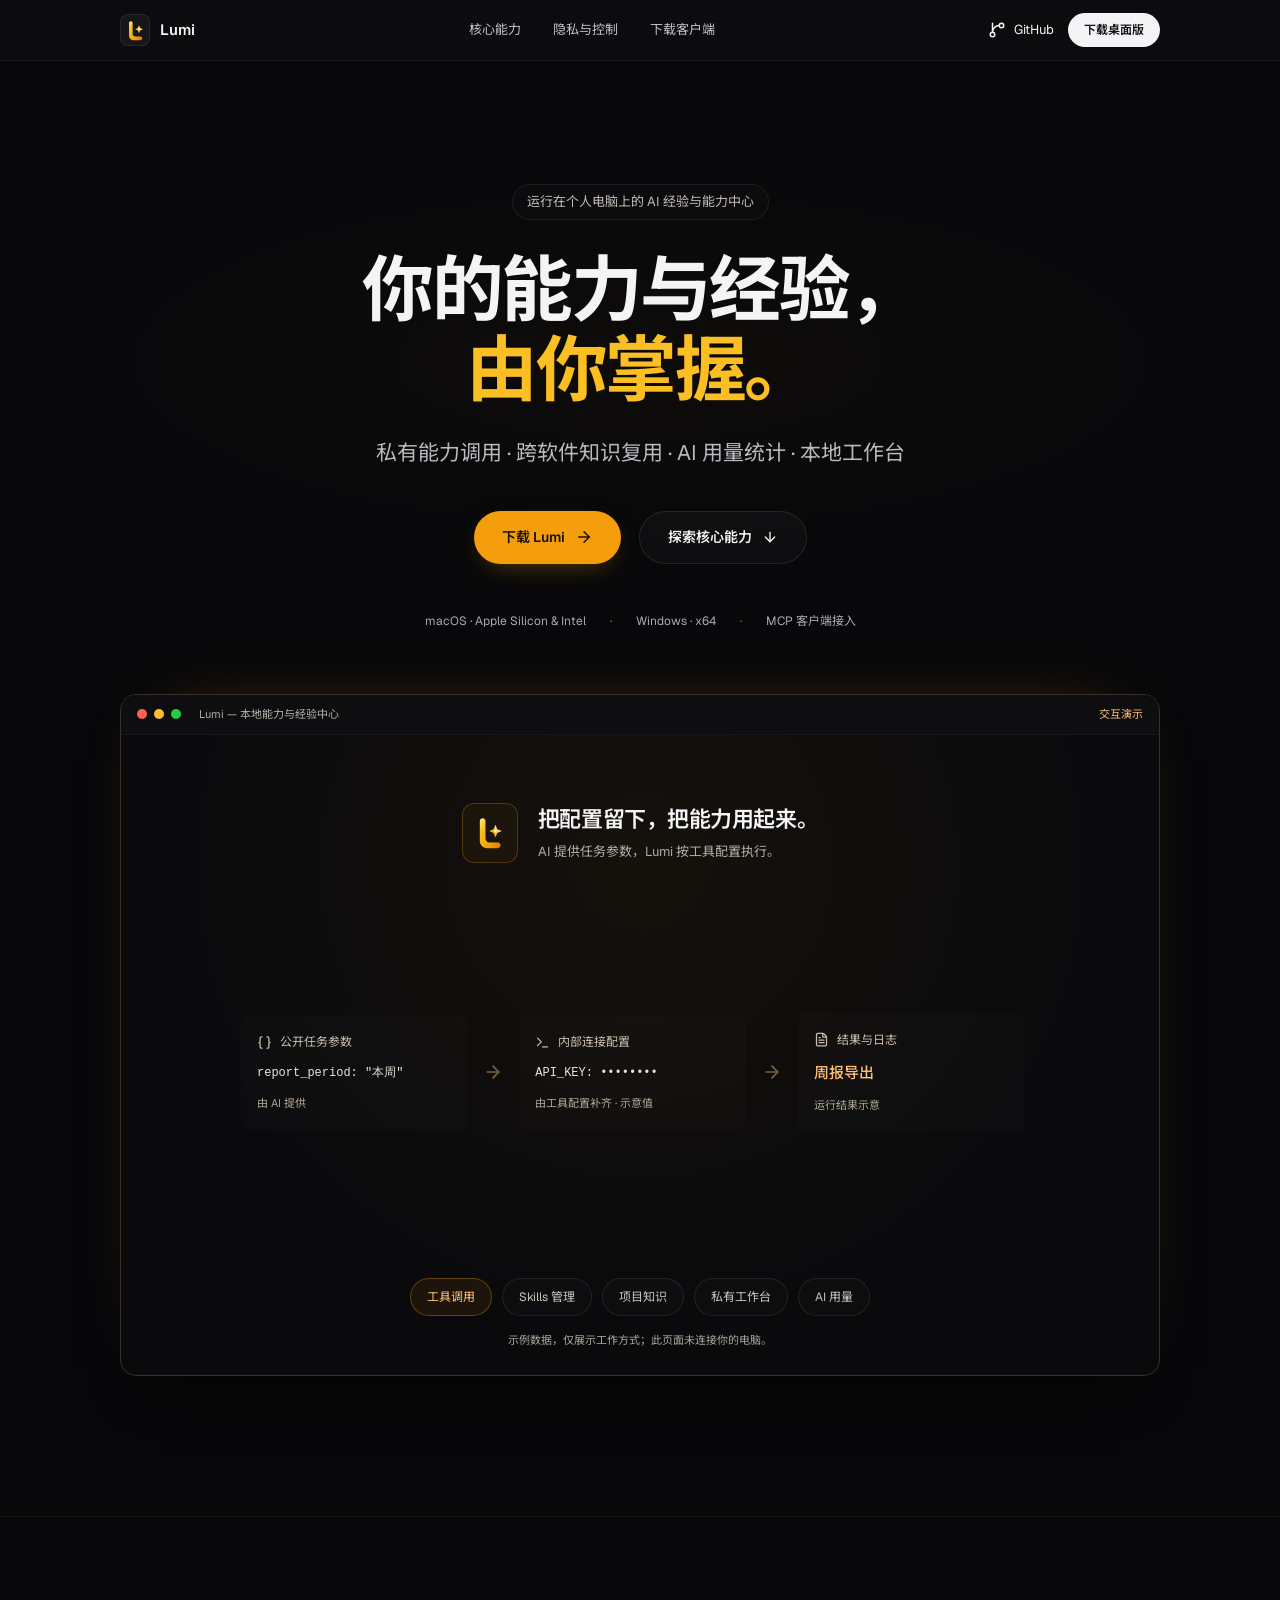
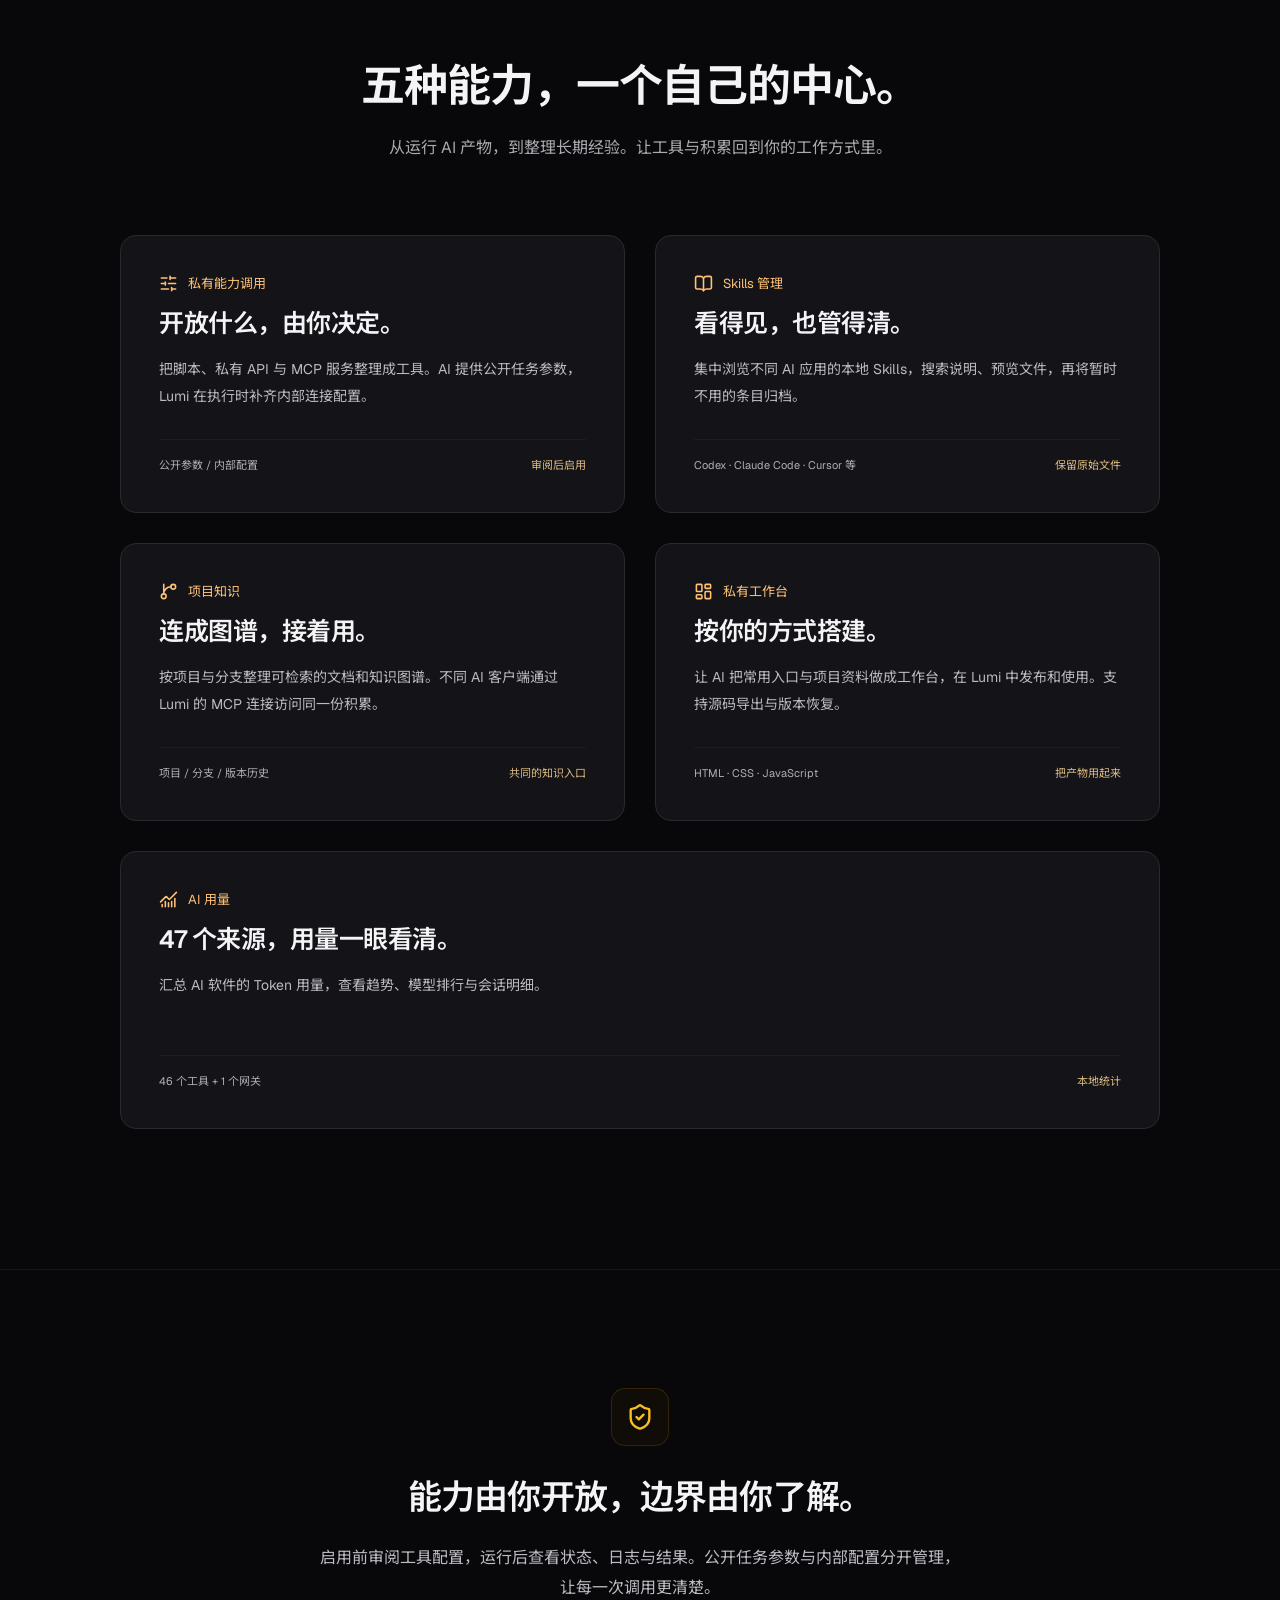
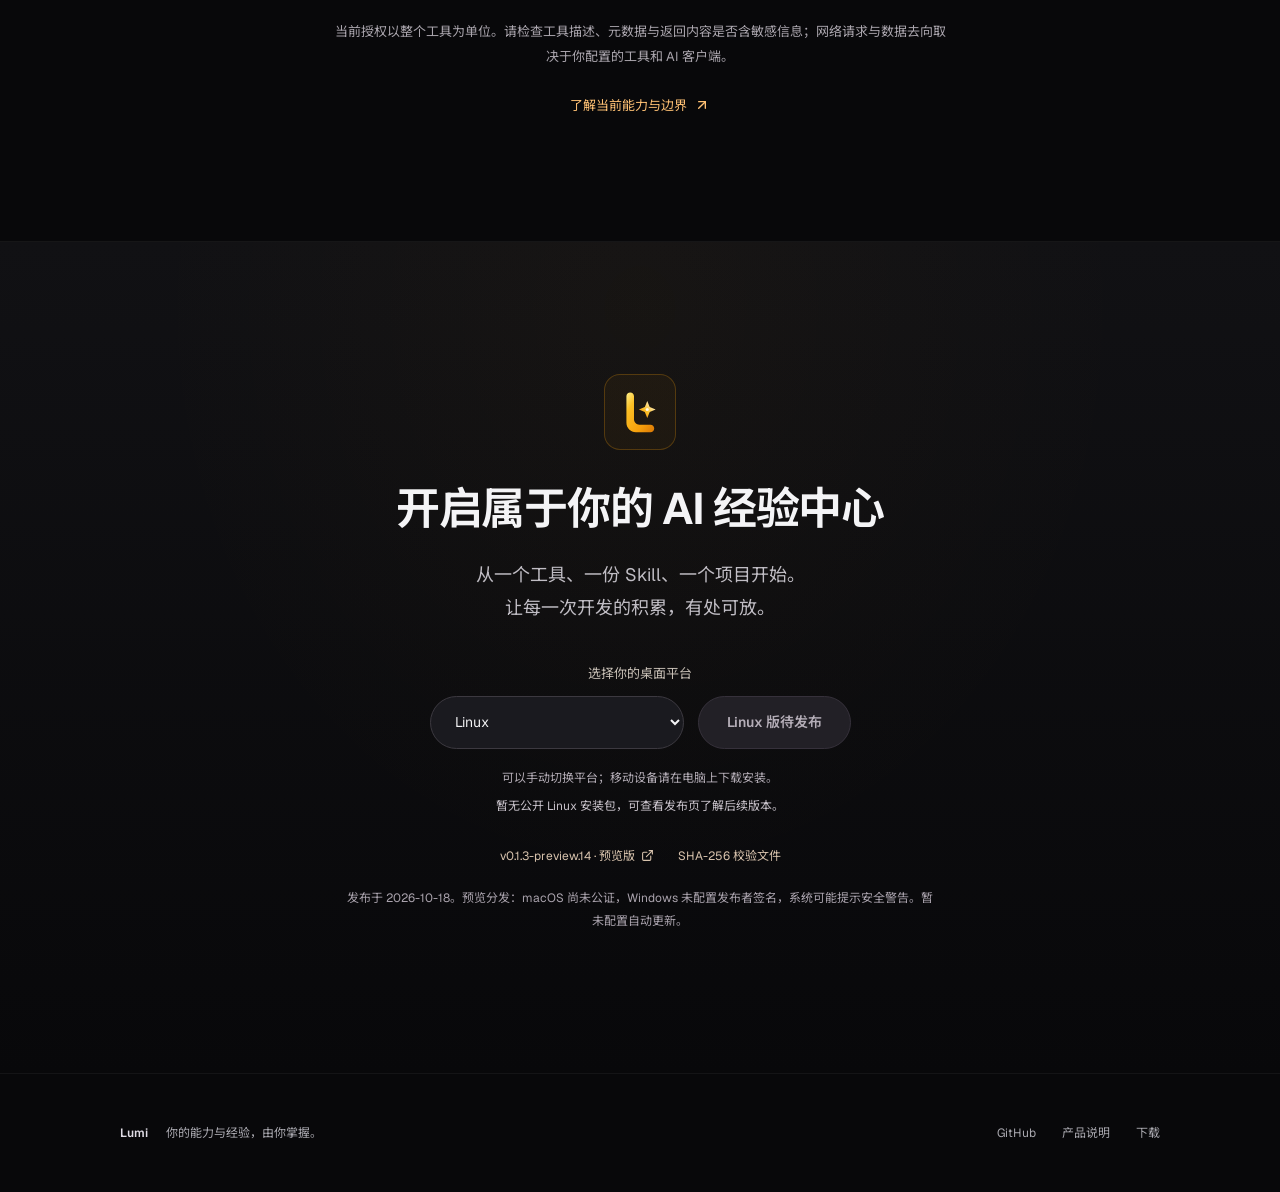
==== commit 84d7761f: "Publish Lumi 0.1.3 preview 14 downloads Source: LumiPlug/Lumi_WebSite@b7419321a7b46debb7d9fef38f727f" ====
--- a/index.html
+++ b/index.html
@@ -1,2 +1,2 @@
-<!DOCTYPE html><html lang="zh-CN"><head><meta charSet="utf-8"/><link rel="preconnect" href="/" crossorigin=""/><meta name="viewport" content="width=device-width, initial-scale=1"/><link rel="stylesheet" href="/_next/static/chunks/26egfi94ij0s3.css" data-precedence="next"/><link rel="preload" as="script" fetchPriority="low" href="/_next/static/chunks/1ew4il-a98zmt.js"/><script src="/_next/static/chunks/1rxwn-mfm8874.js" async=""></script><script src="/_next/static/chunks/13pc9_lr8vnoz.js" async=""></script><script src="/_next/static/chunks/0cefix10a8f2b.js" async=""></script><script src="/_next/static/chunks/turbopack-3-ry682tkyiqk.js" async=""></script><script src="/_next/static/chunks/3j5he4_gi7dcv.js" async=""></script><script src="/_next/static/chunks/26lgxkewafxrk.js" async=""></script><script src="/_next/static/chunks/3jy3lyzrff4a3.js" async=""></script><script src="/_next/static/chunks/0tv-e7y-q4hpj.js" async=""></script><meta name="next-size-adjust" content=""/><meta name="theme-color" content="#08080a"/><meta name="color-scheme" content="dark"/><title>Lumi — 你的能力与经验，由你掌握</title><meta name="description" content="Lumi 将私有工具、Skills 与项目知识汇集在你的电脑上。汇总 AI 用量，让 AI 产物更容易运行，按你的方式搭建本地工作台。"/><meta name="application-name" content="Lumi"/><meta name="robots" content="index, follow"/><link rel="canonical" href="https://www.lumiplug.com/"/><meta property="og:title" content="Lumi — 你的能力与经验，由你掌握"/><meta property="og:description" content="Lumi 将私有工具、Skills 与项目知识汇集在你的电脑上。汇总 AI 用量，让 AI 产物更容易运行，按你的方式搭建本地工作台。"/><meta property="og:url" content="https://www.lumiplug.com/"/><meta property="og:site_name" content="Lumi"/><meta property="og:locale" content="zh_CN"/><meta property="og:image" content="https://www.lumiplug.com/og.png"/><meta property="og:image:width" content="1200"/><meta property="og:image:height" content="630"/><meta property="og:image:alt" content="Lumi — 你的能力与经验，由你掌握"/><meta property="og:type" content="website"/><meta name="twitter:card" content="summary_large_image"/><meta name="twitter:title" content="Lumi — 你的能力与经验，由你掌握"/><meta name="twitter:description" content="Lumi 将私有工具、Skills 与项目知识汇集在你的电脑上。汇总 AI 用量，让 AI 产物更容易运行，按你的方式搭建本地工作台。"/><meta name="twitter:image" content="https://www.lumiplug.com/og.png"/><link rel="icon" href="/icon.svg?icon.0k140cdlsgnfp.svg" sizes="any" type="image/svg+xml"/><script src="/_next/static/chunks/0cz1d0mv5g_q7.js" noModule=""></script></head><body><div hidden=""><!--$--><!--/$--></div><a class="skip-link" href="#main">跳到正文</a><header class="site-header"><div class="nav-inner container"><a href="#top" class="brand-link" aria-label="Lumi，返回顶部"><span class="brand-mark"><img alt="" loading="lazy" width="28" height="34" decoding="async" data-nimg="1" style="color:transparent" src="/lumi-mark.svg"/></span><span>Lumi</span></a><nav class="desktop-nav" aria-label="主导航"><a href="#features">核心能力</a><a href="#security">隐私与控制</a><a href="#download">下载客户端</a></nav><div class="nav-actions"><a href="https://github.com/LumiPlug/Lumi" class="nav-github" target="_blank" rel="noopener noreferrer" aria-label="GitHub · Lumi 主仓库（新标签页）"><svg xmlns="http://www.w3.org/2000/svg" width="18" height="18" viewBox="0 0 24 24" fill="none" stroke="currentColor" stroke-width="2" stroke-linecap="round" stroke-linejoin="round" class="lucide lucide-git-branch" aria-hidden="true"><path d="M15 6a9 9 0 0 0-9 9V3"></path><circle cx="18" cy="6" r="3"></circle><circle cx="6" cy="18" r="3"></circle></svg><span>GitHub</span></a><a href="#download" class="nav-download">下载桌面版</a><button class="menu-toggle" aria-label="打开导航菜单" aria-expanded="false" aria-controls="mobile-navigation"><svg xmlns="http://www.w3.org/2000/svg" width="20" height="20" viewBox="0 0 24 24" fill="none" stroke="currentColor" stroke-width="2" stroke-linecap="round" stroke-linejoin="round" class="lucide lucide-menu" aria-hidden="true"><path d="M4 5h16"></path><path d="M4 12h16"></path><path d="M4 19h16"></path></svg></button></div></div><nav id="mobile-navigation" class="mobile-nav" aria-label="移动导航" hidden=""><a href="#features">核心能力</a><a href="#security">隐私与控制</a><a href="#download">下载客户端</a></nav></header><main id="main"><section class="hero" id="top"><div class="hero-copy"><p class="hero-intro">运行在个人电脑上的 AI 经验与能力中心</p><h1>你的能力与经验，<br/><span>由你掌握。</span></h1><p class="hero-description">私有能力调用 · 跨软件知识复用 · AI 用量统计 · 本地工作台</p><div class="hero-actions"><a class="button button-primary" href="#download">下载 Lumi<svg xmlns="http://www.w3.org/2000/svg" width="18" height="18" viewBox="0 0 24 24" fill="none" stroke="currentColor" stroke-width="2" stroke-linecap="round" stroke-linejoin="round" class="lucide lucide-arrow-right" aria-hidden="true"><path d="M5 12h14"></path><path d="m12 5 7 7-7 7"></path></svg></a><a class="button button-secondary" href="#features">探索核心能力<svg xmlns="http://www.w3.org/2000/svg" width="16" height="16" viewBox="0 0 24 24" fill="none" stroke="currentColor" stroke-width="2" stroke-linecap="round" stroke-linejoin="round" class="lucide lucide-arrow-down" aria-hidden="true"><path d="M12 5v14"></path><path d="m19 12-7 7-7-7"></path></svg></a></div><p class="compatibility"><span>macOS · Apple Silicon &amp; Intel</span><span>Windows · x64</span><span>MCP 客户端接入</span></p></div><div class="container"><div class="product-stage" id="overview"><div class="window-bar"><div class="window-label"><span class="traffic-lights" aria-hidden="true"><i></i><i></i><i></i></span><span>Lumi — 本地能力与经验中心</span></div><span class="demo-label">交互演示</span></div><div class="demo-body"><div class="demo-heading"><span class="brand-mark brand-large"><img alt="" loading="lazy" width="28" height="34" decoding="async" data-nimg="1" style="color:transparent" src="/lumi-mark.svg"/></span><div><h2>把配置留下，把能力用起来。</h2><p>AI 提供任务参数，Lumi 按工具配置执行。</p></div></div><div id="panel-tools" role="tabpanel" aria-labelledby="tab-tools" tabindex="0" class="demo-panel"><div class="tool-flow"><div class="flow-step"><span class="demo-mini-label"><svg xmlns="http://www.w3.org/2000/svg" width="15" height="15" viewBox="0 0 24 24" fill="none" stroke="currentColor" stroke-width="2" stroke-linecap="round" stroke-linejoin="round" class="lucide lucide-braces lucide-curly-braces" aria-hidden="true"><path d="M8 3H7a2 2 0 0 0-2 2v5a2 2 0 0 1-2 2 2 2 0 0 1 2 2v5c0 1.1.9 2 2 2h1"></path><path d="M16 21h1a2 2 0 0 0 2-2v-5c0-1.1.9-2 2-2a2 2 0 0 1-2-2V5a2 2 0 0 0-2-2h-1"></path></svg>公开任务参数</span><code>report_period: &quot;本周&quot;</code><span class="demo-note">由 AI 提供</span></div><svg xmlns="http://www.w3.org/2000/svg" width="20" height="20" viewBox="0 0 24 24" fill="none" stroke="currentColor" stroke-width="2" stroke-linecap="round" stroke-linejoin="round" class="lucide lucide-arrow-right flow-arrow" aria-hidden="true"><path d="M5 12h14"></path><path d="m12 5 7 7-7 7"></path></svg><div class="flow-step"><span class="demo-mini-label"><svg xmlns="http://www.w3.org/2000/svg" width="15" height="15" viewBox="0 0 24 24" fill="none" stroke="currentColor" stroke-width="2" stroke-linecap="round" stroke-linejoin="round" class="lucide lucide-terminal" aria-hidden="true"><path d="M12 19h8"></path><path d="m4 17 6-6-6-6"></path></svg>内部连接配置</span><code>API_KEY: ••••••••</code><span class="demo-note">由工具配置补齐 · 示意值</span></div><svg xmlns="http://www.w3.org/2000/svg" width="20" height="20" viewBox="0 0 24 24" fill="none" stroke="currentColor" stroke-width="2" stroke-linecap="round" stroke-linejoin="round" class="lucide lucide-arrow-right flow-arrow" aria-hidden="true"><path d="M5 12h14"></path><path d="m12 5 7 7-7 7"></path></svg><div class="flow-step flow-result"><span class="demo-mini-label"><svg xmlns="http://www.w3.org/2000/svg" width="15" height="15" viewBox="0 0 24 24" fill="none" stroke="currentColor" stroke-width="2" stroke-linecap="round" stroke-linejoin="round" class="lucide lucide-file-text" aria-hidden="true"><path d="M6 22a2 2 0 0 1-2-2V4a2 2 0 0 1 2-2h8a2.4 2.4 0 0 1 1.704.706l3.588 3.588A2.4 2.4 0 0 1 20 8v12a2 2 0 0 1-2 2z"></path><path d="M14 2v5a1 1 0 0 0 1 1h5"></path><path d="M10 9H8"></path><path d="M16 13H8"></path><path d="M16 17H8"></path></svg>结果与日志</span><strong>周报导出</strong><span class="demo-note">运行结果示意</span></div></div></div><div class="demo-tabs" role="tablist" aria-label="选择产品演示"><button id="tab-tools" role="tab" aria-selected="true" aria-controls="panel-tools" tabindex="0">工具调用</button><button id="tab-skills" role="tab" aria-selected="false" aria-controls="panel-skills" tabindex="-1">Skills 管理</button><button id="tab-knowledge" role="tab" aria-selected="false" aria-controls="panel-knowledge" tabindex="-1">项目知识</button><button id="tab-workbench" role="tab" aria-selected="false" aria-controls="panel-workbench" tabindex="-1">私有工作台</button><button id="tab-usage" role="tab" aria-selected="false" aria-controls="panel-usage" tabindex="-1">AI 用量</button></div><p class="demo-disclaimer">示例数据，仅展示工作方式；此页面未连接你的电脑。</p></div></div></div></section><section id="features" class="features-section section-line"><div class="container"><div class="section-heading"><h2>五种能力，一个自己的中心。</h2><p>从运行 AI 产物，到整理长期经验。<br class="mobile-break"/>让工具与积累回到你的工作方式里。</p></div><div class="feature-grid"><article class="feature-card"><div class="feature-label"><svg xmlns="http://www.w3.org/2000/svg" width="19" height="19" viewBox="0 0 24 24" fill="none" stroke="currentColor" stroke-width="2" stroke-linecap="round" stroke-linejoin="round" class="lucide lucide-sliders-horizontal" aria-hidden="true"><path d="M10 5H3"></path><path d="M12 19H3"></path><path d="M14 3v4"></path><path d="M16 17v4"></path><path d="M21 12h-9"></path><path d="M21 19h-5"></path><path d="M21 5h-7"></path><path d="M8 10v4"></path><path d="M8 12H3"></path></svg><span>私有能力调用</span></div><h3>开放什么，由你决定。</h3><p>把脚本、私有 API 与 MCP 服务整理成工具。AI 提供公开任务参数，Lumi 在执行时补齐内部连接配置。</p><div class="feature-detail"><span>公开参数 / 内部配置</span><span>审阅后启用</span></div></article><article class="feature-card"><div class="feature-label"><svg xmlns="http://www.w3.org/2000/svg" width="19" height="19" viewBox="0 0 24 24" fill="none" stroke="currentColor" stroke-width="2" stroke-linecap="round" stroke-linejoin="round" class="lucide lucide-book-open" aria-hidden="true"><path d="M12 5v16"></path><path d="M20.001 19A2 2 0 0022 17V5a2 2 0 00-1.999-2L16 3.002A5 5 0 0012 5a5 5 0 00-4-2H4a2 2 0 00-2 2v12a2 2 0 001.999 2H8a5 5 0 014 2 5 5 0 014-2z"></path></svg><span>Skills 管理</span></div><h3>看得见，也管得清。</h3><p>集中浏览不同 AI 应用的本地 Skills，搜索说明、预览文件，再将暂时不用的条目归档。</p><div class="feature-detail"><span>Codex · Claude Code · Cursor 等</span><span>保留原始文件</span></div></article><article class="feature-card"><div class="feature-label"><svg xmlns="http://www.w3.org/2000/svg" width="19" height="19" viewBox="0 0 24 24" fill="none" stroke="currentColor" stroke-width="2" stroke-linecap="round" stroke-linejoin="round" class="lucide lucide-git-branch" aria-hidden="true"><path d="M15 6a9 9 0 0 0-9 9V3"></path><circle cx="18" cy="6" r="3"></circle><circle cx="6" cy="18" r="3"></circle></svg><span>项目知识</span></div><h3>连成图谱，接着用。</h3><p>按项目与分支整理可检索的文档和知识图谱。不同 AI 客户端通过 Lumi 的 MCP 连接访问同一份积累。</p><div class="feature-detail"><span>项目 / 分支 / 版本历史</span><span>共同的知识入口</span></div></article><article class="feature-card"><div class="feature-label"><svg xmlns="http://www.w3.org/2000/svg" width="19" height="19" viewBox="0 0 24 24" fill="none" stroke="currentColor" stroke-width="2" stroke-linecap="round" stroke-linejoin="round" class="lucide lucide-layout-dashboard" aria-hidden="true"><rect width="7" height="9" x="3" y="3" rx="1"></rect><rect width="7" height="5" x="14" y="3" rx="1"></rect><rect width="7" height="9" x="14" y="12" rx="1"></rect><rect width="7" height="5" x="3" y="16" rx="1"></rect></svg><span>私有工作台</span></div><h3>按你的方式搭建。</h3><p>让 AI 把常用入口与项目资料做成工作台，在 Lumi 中发布和使用。支持源码导出与版本恢复。</p><div class="feature-detail"><span>HTML · CSS · JavaScript</span><span>把产物用起来</span></div></article><article class="feature-card"><div class="feature-label"><svg xmlns="http://www.w3.org/2000/svg" width="19" height="19" viewBox="0 0 24 24" fill="none" stroke="currentColor" stroke-width="2" stroke-linecap="round" stroke-linejoin="round" class="lucide lucide-chart-no-axes-combined" aria-hidden="true"><path d="M12 16v5"></path><path d="M16 14.639V21"></path><path d="M20 10.656V21"></path><path d="m22 3-8.646 8.646a.5.5 0 0 1-.708 0L9.354 8.354a.5.5 0 0 0-.707 0L2 15"></path><path d="M4 18.463V21"></path><path d="M8 14.656V21"></path></svg><span>AI 用量</span></div><h3>47 个来源，用量一眼看清。</h3><p>汇总 AI 软件的 Token 用量，查看趋势、模型排行与会话明细。</p><div class="feature-detail"><span>46 个工具 + 1 个网关</span><span>本地统计</span></div></article></div></div></section><section id="security" class="security-section section-line"><div class="container security-inner"><span class="security-icon"><svg xmlns="http://www.w3.org/2000/svg" width="28" height="28" viewBox="0 0 24 24" fill="none" stroke="currentColor" stroke-width="2" stroke-linecap="round" stroke-linejoin="round" class="lucide lucide-shield-check" aria-hidden="true"><path d="M20 13c0 5-3.5 7.5-7.66 8.95a1 1 0 0 1-.67-.01C7.5 20.5 4 18 4 13V6a1 1 0 0 1 1-1c2 0 4.5-1.2 6.24-2.72a1.17 1.17 0 0 1 1.52 0C14.51 3.81 17 5 19 5a1 1 0 0 1 1 1z"></path><path d="m9 12 2 2 4-4"></path></svg></span><h2>能力由你开放，边界由你了解。</h2><p class="security-summary">启用前审阅工具配置，运行后查看状态、日志与结果。公开任务参数与内部配置分开管理，让每一次调用更清楚。</p><p class="security-boundary">当前授权以整个工具为单位。请检查工具描述、元数据与返回内容是否含敏感信息；网络请求与数据去向取决于你配置的工具和 AI 客户端。</p><a class="text-link" href="https://github.com/LumiPlug/Lumi/blob/main/README.zh-CN.md">了解当前能力与边界<svg xmlns="http://www.w3.org/2000/svg" width="16" height="16" viewBox="0 0 24 24" fill="none" stroke="currentColor" stroke-width="2" stroke-linecap="round" stroke-linejoin="round" class="lucide lucide-arrow-up-right" aria-hidden="true"><path d="M7 7h10v10"></path><path d="M7 17 17 7"></path></svg></a></div></section><section class="download-section section-line" id="download"><div class="container download-inner"><span class="brand-mark brand-large"><img alt="" loading="lazy" width="28" height="34" decoding="async" data-nimg="1" style="color:transparent" src="/lumi-mark.svg"/></span><h2>开启属于你的 AI 经验中心</h2><p class="download-description">从一个工具、一份 Skill、一个项目开始。
-让每一次开发的积累，有处可放。</p><div class="download-picker"><label class="platform-label" for="platform">选择你的桌面平台</label><div class="download-controls"><select id="platform"><option value="mac-arm" selected="">macOS · Apple Silicon</option><option value="mac-intel">macOS · Intel</option><option value="windows">Windows · x64</option><option value="linux">Linux</option></select><a class="button button-primary download-button" href="https://github.com/LumiPlug/Lumi/releases/download/v0.1.0-preview.6/Lumi_0.1.0_aarch64.dmg" aria-label="下载 macOS 版，macOS · Apple Silicon，测试预览版"><svg xmlns="http://www.w3.org/2000/svg" width="18" height="18" viewBox="0 0 24 24" fill="none" stroke="currentColor" stroke-width="2" stroke-linecap="round" stroke-linejoin="round" class="lucide lucide-arrow-down-to-line" aria-hidden="true"><path d="M12 17V3"></path><path d="m6 11 6 6 6-6"></path><path d="M19 21H5"></path></svg>下载 macOS 版</a></div><p class="platform-hint">可以手动切换平台；移动设备请在电脑上下载安装。</p><p class="download-requirement" aria-live="polite">macOS 13.5 或更新版本 · Apple Silicon · .dmg</p><div class="release-links"><a href="https://github.com/LumiPlug/Lumi/releases/tag/v0.1.0-preview.6">v0.1.0-preview.6<!-- --> · <!-- -->测试预览版<svg xmlns="http://www.w3.org/2000/svg" width="13" height="13" viewBox="0 0 24 24" fill="none" stroke="currentColor" stroke-width="2" stroke-linecap="round" stroke-linejoin="round" class="lucide lucide-external-link" aria-hidden="true"><path d="M15 3h6v6"></path><path d="M10 14 21 3"></path><path d="M18 13v6a2 2 0 0 1-2 2H5a2 2 0 0 1-2-2V8a2 2 0 0 1 2-2h6"></path></svg></a><a href="https://github.com/LumiPlug/Lumi/releases/download/v0.1.0-preview.6/SHA256SUMS.txt">SHA-256 校验文件</a></div><p class="release-notice">测试分发：macOS 尚未公证，Windows 未配置发布者签名，系统可能提示安全警告。完整安装与升级体验仍需验收，暂未配置自动更新。</p></div></div></section></main><!--$--><!--/$--><footer class="site-footer"><div class="container footer-inner"><p><strong>Lumi</strong><span>你的能力与经验，由你掌握。</span></p><nav aria-label="页脚导航"><a href="https://github.com/LumiPlug/Lumi">GitHub</a><a href="https://github.com/LumiPlug/Lumi/blob/main/README.zh-CN.md">产品说明</a><a href="#download">下载</a></nav></div></footer><script id="_R_">(globalThis["TURBOPACK"] || (globalThis["TURBOPACK"] = [])).push({"otherChunks":["static/chunks/1ew4il-a98zmt.js","static/chunks/1rxwn-mfm8874.js","static/chunks/13pc9_lr8vnoz.js","static/chunks/0cefix10a8f2b.js"],"runtimeModuleIds":[57458]});</script><script src="/_next/static/chunks/1ew4il-a98zmt.js" async=""></script><script>(self.__next_f=self.__next_f||[]).push([0])</script><script>self.__next_f.push([1,"1:\"$Sreact.fragment\"\n2:\"/_next/static/chunks/3j5he4_gi7dcv.js\"\n3:I[5215,[\"$2\"],\"default\"]\n4:I[46747,[\"$2\"],\"default\"]\n5:\"/_next/static/chunks/26lgxkewafxrk.js\"\n6:I[63572,[\"$2\",\"$5\"],\"\"]\n8:\"/_next/static/chunks/3jy3lyzrff4a3.js\"\n9:I[93963,[\"$2\",\"$8\"],\"Header\"]\nb:\"/_next/static/chunks/0tv-e7y-q4hpj.js\"\nc:I[93817,[\"$2\",\"$8\",\"$b\"],\"default\"]\nd:I[35949,[\"$2\",\"$8\",\"$b\"],\"ProductDemo\"]\n19:\"ViewportBoundary\"\n1a:I[70914,[\"$2\"],\"$19\"]\n1c:\"MetadataBoundary\"\n1d:I[70914,[\"$2\"],\"$1c\"]\n1e:\"$Sreact.suspense\"\n20:I[43914,[\"$2\"],\"default\",1]\n:HL[\"/_next/static/chunks/26egfi94ij0s3.css\",\"style\"]\n:HC[\"/\",\"\"]\n"])</script><script>self.__next_f.push([1,"a:[[\"children\",{\"s\":\"__PAGE__\",\"h\":512,\"d\":{\"r\":[\"$\",\"$1\",\"c\",{\"children\":[[\"$\",\"main\",null,{\"id\":\"main\",\"children\":[[\"$\",\"section\",null,{\"className\":\"hero\",\"id\":\"top\",\"children\":[[\"$\",\"div\",null,{\"className\":\"hero-copy\",\"children\":[[\"$\",\"p\",null,{\"className\":\"hero-intro\",\"children\":\"运行在个人电脑上的 AI 经验与能力中心\"}],[\"$\",\"h1\",null,{\"children\":[\"你的能力与经验，\",[\"$\",\"br\",null,{}],[\"$\",\"span\",null,{\"children\":\"由你掌握。\"}]]}],[\"$\",\"p\",null,{\"className\":\"hero-description\",\"children\":\"私有能力调用 · 跨软件知识复用 · AI 用量统计 · 本地工作台\"}],[\"$\",\"div\",null,{\"className\":\"hero-actions\",\"children\":[[\"$\",\"a\",null,{\"className\":\"button button-primary\",\"href\":\"#download\",\"children\":[\"下载 Lumi\",[\"$\",\"$Lc\",null,{\"ref\":\"$undefined\",\"icon\":{\"name\":\"arrow-right\",\"size\":24,\"node\":[[\"path\",{\"d\":\"M5 12h14\",\"key\":\"1ays0h\"}],[\"path\",{\"d\":\"m12 5 7 7-7 7\",\"key\":\"xquz4c\"}]]},\"className\":\"$undefined\",\"size\":18,\"aria-hidden\":\"true\"}]]}],[\"$\",\"a\",null,{\"className\":\"button button-secondary\",\"href\":\"#features\",\"children\":[\"探索核心能力\",[\"$\",\"$Lc\",null,{\"ref\":\"$undefined\",\"icon\":{\"name\":\"arrow-down\",\"size\":24,\"node\":[[\"path\",{\"d\":\"M12 5v14\",\"key\":\"s699le\"}],[\"path\",{\"d\":\"m19 12-7 7-7-7\",\"key\":\"1idqje\"}]]},\"className\":\"$undefined\",\"size\":16,\"aria-hidden\":\"true\"}]]}]]}],[\"$\",\"p\",null,{\"className\":\"compatibility\",\"children\":[[\"$\",\"span\",null,{\"children\":\"macOS · Apple Silicon \u0026 Intel\"}],[\"$\",\"span\",null,{\"children\":\"Windows · x64\"}],[\"$\",\"span\",null,{\"children\":\"MCP 客户端接入\"}]]}]]}],[\"$\",\"div\",null,{\"className\":\"container\",\"children\":[\"$\",\"$Ld\",null,{}]}]]}],[\"$\",\"section\",null,{\"id\":\"features\",\"className\":\"features-section section-line\",\"children\":[\"$\",\"div\",null,{\"className\":\"container\",\"children\":[[\"$\",\"div\",null,{\"className\":\"section-heading\",\"children\":[[\"$\",\"h2\",null,{\"children\":\"五种能力，一个自己的中心。\"}],[\"$\",\"p\",null,{\"children\":[\"从运行 AI 产物，到整理长期经验。\",[\"$\",\"br\",null,{\"className\":\"mobile-break\"}],\"让工具与积累回到你的工作方式里。\"]}]]}],[\"$\",\"div\",null,{\"className\":\"feature-grid\",\"children\":[[\"$\",\"article\",\"tools\",{\"className\":\"feature-card\",\"children\":[[\"$\",\"div\",null,{\"className\":\"feature-label\",\"children\":[[\"$\",\"$Lc\",null,{\"ref\":\"$undefined\",\"icon\":{\"name\":\"sliders-horizontal\",\"size\":24,\"node\":[[\"path\",{\"d\":\"M10 5H3\",\"key\":\"1qgfaw\"}],[\"path\",{\"d\":\"M12 19H3\",\"key\":\"yhmn1j\"}],[\"path\",{\"d\":\"M14 3v4\",\"key\":\"1sua03\"}],[\"path\",{\"d\":\"M16 17v4\",\"key\":\"1q0r14\"}],[\"path\",{\"d\":\"M21 12h-9\",\"key\":\"1o4lsq\"}],[\"path\",{\"d\":\"M21 19h-5\",\"key\":\"1rlt1p\"}],[\"path\",{\"d\":\"M21 5h-7\",\"key\":\"1oszz2\"}],[\"path\",{\"d\":\"M8 10v4\",\"key\":\"tgpxqk\"}],[\"path\",{\"d\":\"M8 12H3\",\"key\":\"a7s4jb\"}]]},\"className\":\"$undefined\",\"size\":19,\"aria-hidden\":\"true\"}],[\"$\",\"span\",null,{\"children\":\"私有能力调用\"}]]}],[\"$\",\"h3\",null,{\"children\":\"开放什么，由你决定。\"}],[\"$\",\"p\",null,{\"children\":\"把脚本、私有 API 与 MCP 服务整理成工具。AI 提供公开任务参数，Lumi 在执行时补齐内部连接配置。\"}],[\"$\",\"div\",null,{\"className\":\"feature-detail\",\"children\":[[\"$\",\"span\",null,{\"children\":\"公开参数 / 内部配置\"}],[\"$\",\"span\",null,{\"children\":\"审阅后启用\"}]]}]]}],[\"$\",\"article\",\"skills\",{\"className\":\"feature-card\",\"children\":[[\"$\",\"div\",null,{\"className\":\"feature-label\",\"children\":[[\"$\",\"$Lc\",null,{\"ref\":\"$undefined\",\"icon\":{\"name\":\"book-open\",\"size\":24,\"node\":[[\"path\",{\"d\":\"M12 5v16\",\"key\":\"1f6ucr\"}],[\"path\",{\"d\":\"M20.001 19A2 2 0 0022 17V5a2 2 0 00-1.999-2L16 3.002A5 5 0 0012 5a5 5 0 00-4-2H4a2 2 0 00-2 2v12a2 2 0 001.999 2H8a5 5 0 014 2 5 5 0 014-2z\",\"key\":\"1fyvmf\"}]]},\"className\":\"$undefined\",\"size\":19,\"aria-hidden\":\"true\"}],\"$Le\"]}],\"$Lf\",\"$L10\",\"$L11\"]}],\"$L12\",\"$L13\",\"$L14\"]}]]}]}],\"$L15\",\"$L16\"]}],[\"$L17\"],\"$L18\"]}],\"p\":false,\"v\":null}}]]\n"])</script><script>self.__next_f.push([1,"7:[[\"children\",{\"s\":\"(marketing)\",\"h\":512,\"d\":{\"r\":[\"$\",\"$1\",\"c\",{\"children\":[[[\"$\",\"script\",\"script-0\",{\"src\":\"/_next/static/chunks/3jy3lyzrff4a3.js\",\"async\":true,\"nonce\":\"$undefined\"}]],[[\"$\",\"a\",null,{\"className\":\"skip-link\",\"href\":\"#main\",\"children\":\"跳到正文\"}],[\"$\",\"$L9\",null,{}],[\"$\",\"$L3\",null,{\"parallelRouterKey\":\"children\",\"error\":\"$undefined\",\"errorStyles\":\"$undefined\",\"errorScripts\":\"$undefined\",\"template\":[\"$\",\"$L4\",null,{}],\"templateStyles\":\"$undefined\",\"templateScripts\":\"$undefined\",\"notFound\":[[\"$\",\"main\",null,{\"className\":\"not-found\",\"children\":[[\"$\",\"h1\",null,{\"children\":\"这里还没有页面。\"}],[\"$\",\"p\",null,{\"children\":\"回到 Lumi，继续了解你的能力与经验中心。\"}],[\"$\",\"$L6\",null,{\"href\":\"/\",\"className\":\"button button-primary\",\"children\":\"返回首页\"}]]}],[]],\"forbidden\":\"$undefined\",\"unauthorized\":\"$undefined\"}],[\"$\",\"footer\",null,{\"className\":\"site-footer\",\"children\":[\"$\",\"div\",null,{\"className\":\"container footer-inner\",\"children\":[[\"$\",\"p\",null,{\"children\":[[\"$\",\"strong\",null,{\"children\":\"Lumi\"}],[\"$\",\"span\",null,{\"children\":\"你的能力与经验，由你掌握。\"}]]}],[\"$\",\"nav\",null,{\"aria-label\":\"页脚导航\",\"children\":[[\"$\",\"a\",null,{\"href\":\"https://github.com/LumiPlug/Lumi\",\"children\":\"GitHub\"}],[\"$\",\"a\",null,{\"href\":\"https://github.com/LumiPlug/Lumi/blob/main/README.zh-CN.md\",\"children\":\"产品说明\"}],[\"$\",\"a\",null,{\"href\":\"#download\",\"children\":\"下载\"}]]}]]}]}]]]}],\"p\":false,\"v\":null},\"c\":\"$Qa\"}]]\n"])</script><script>self.__next_f.push([1,"0:{\"P\":null,\"c\":[\"\",\"\"],\"q\":\"\",\"i\":false,\"t\":{\"t\":{\"s\":\"\",\"h\":528,\"d\":{\"r\":[\"$\",\"$1\",\"c\",{\"children\":[[[\"$\",\"link\",\"0\",{\"rel\":\"stylesheet\",\"href\":\"/_next/static/chunks/26egfi94ij0s3.css\",\"precedence\":\"next\",\"crossOrigin\":\"$undefined\",\"nonce\":\"$undefined\"}],[\"$\",\"script\",\"script-0\",{\"src\":\"/_next/static/chunks/3j5he4_gi7dcv.js\",\"async\":true,\"nonce\":\"$undefined\"}]],[\"$\",\"html\",null,{\"lang\":\"zh-CN\",\"children\":[\"$\",\"body\",null,{\"children\":[\"$\",\"$L3\",null,{\"parallelRouterKey\":\"children\",\"error\":\"$undefined\",\"errorStyles\":\"$undefined\",\"errorScripts\":\"$undefined\",\"template\":[\"$\",\"$L4\",null,{}],\"templateStyles\":\"$undefined\",\"templateScripts\":\"$undefined\",\"notFound\":[[\"$\",\"main\",null,{\"className\":\"not-found\",\"children\":[[\"$\",\"h1\",null,{\"children\":\"这里还没有页面。\"}],[\"$\",\"p\",null,{\"children\":\"回到 Lumi，继续了解你的能力与经验中心。\"}],[\"$\",\"$L6\",null,{\"href\":\"/\",\"className\":\"button button-primary\",\"children\":\"返回首页\"}]]}],[]],\"forbidden\":\"$undefined\",\"unauthorized\":\"$undefined\"}]}]}]]}],\"p\":false,\"v\":null},\"c\":\"$Q7\"},\"h\":{\"r\":[\"$\",\"$1\",\"h\",{\"children\":[null,[\"$\",\"$L1a\",null,{\"children\":\"$L1b\"}],[\"$\",\"$L1d\",null,{\"children\":[[\"$\",\"div\",null,{\"hidden\":true,\"children\":[\"$\",\"$1e\",null,{\"name\":\"Next.Metadata\",\"children\":\"$L1f\"}]}],null]}],[\"$\",\"meta\",null,{\"name\":\"next-size-adjust\",\"content\":\"\"}]]}],\"p\":false,\"v\":null}},\"m\":\"$undefined\",\"G\":[\"$20\",[[\"$\",\"link\",\"0\",{\"rel\":\"stylesheet\",\"href\":\"/_next/static/chunks/26egfi94ij0s3.css\",\"precedence\":\"next\",\"crossOrigin\":\"$undefined\",\"nonce\":\"$undefined\"}]]],\"S\":true,\"r\":\"$undefined\",\"s\":\"$undefined\",\"a\":\"$undefined\",\"l\":\"$undefined\",\"p\":\"$undefined\",\"d\":\"$undefined\",\"b\":\"efSFOQGDF8swQJ-oW2fpK\"}\n"])</script><script>self.__next_f.push([1,"21:I[15925,[\"$2\",\"$8\",\"$b\"],\"Image\"]\n22:I[24914,[\"$2\",\"$8\",\"$b\"],\"DownloadPicker\"]\n23:I[70914,[\"$2\"],\"OutletBoundary\"]\ne:[\"$\",\"span\",null,{\"children\":\"Skills 管理\"}]\nf:[\"$\",\"h3\",null,{\"children\":\"看得见，也管得清。\"}]\n10:[\"$\",\"p\",null,{\"children\":\"集中浏览不同 AI 应用的本地 Skills，搜索说明、预览文件，再将暂时不用的条目归档。\"}]\n11:[\"$\",\"div\",null,{\"className\":\"feature-detail\",\"children\":[[\"$\",\"span\",null,{\"children\":\"Codex · Claude Code · Cursor 等\"}],[\"$\",\"span\",null,{\"children\":\"保留原始文件\"}]]}]\n12:[\"$\",\"article\",\"knowledge\",{\"className\":\"feature-card\",\"children\":[[\"$\",\"div\",null,{\"className\":\"feature-label\",\"children\":[[\"$\",\"$Lc\",null,{\"ref\":\"$undefined\",\"icon\":{\"name\":\"git-branch\",\"size\":24,\"node\":[[\"path\",{\"d\":\"M15 6a9 9 0 0 0-9 9V3\",\"key\":\"1cii5b\"}],[\"circle\",{\"cx\":\"18\",\"cy\":\"6\",\"r\":\"3\",\"key\":\"1h7g24\"}],[\"circle\",{\"cx\":\"6\",\"cy\":\"18\",\"r\":\"3\",\"key\":\"fqmcym\"}]]},\"className\":\"$undefined\",\"size\":19,\"aria-hidden\":\"true\"}],[\"$\",\"span\",null,{\"children\":\"项目知识\"}]]}],[\"$\",\"h3\",null,{\"children\":\"连成图谱，接着用。\"}],[\"$\",\"p\",null,{\"children\":\"按项目与分支整理可检索的文档和知识图谱。不同 AI 客户端通过 Lumi 的 MCP 连接访问同一份积累。\"}],[\"$\",\"div\",null,{\"className\":\"feature-detail\",\"children\":[[\"$\",\"span\",null,{\"children\":\"项目 / 分支 / 版本历史\"}],[\"$\",\"span\",null,{\"children\":\"共同的知识入口\"}]]}]]}]\n13:[\"$\",\"article\",\"workbench\",{\"className\":\"feature-card\",\"children\":[[\"$\",\"div\",null,{\"className\":\"feature-label\",\"children\":[[\"$\",\"$Lc\",null,{\"ref\":\"$undefined\",\"icon\":{\"name\":\"layout-dashboard\",\"size\":24,\"node\":[[\"rect\",{\"width\":\"7\",\"height\":\"9\",\"x\":\"3\",\"y\":\"3\",\"rx\":\"1\",\"key\":\"10lvy0\"}],[\"rect\",{\"width\":\"7\",\"height\":\"5\",\"x\":\"14\",\"y\":\"3\",\"rx\":\"1\",\"key\":\"16une8\"}],[\"rect\",{\"width\":\"7\",\"height\":\"9\",\"x\":\"14\",\"y\":\"12\",\"rx\":\"1\",\"key\":\"1hutg5\"}],[\"rect\",{\"width\":\"7\",\"height\":\"5\",\"x\":\"3\",\"y\":\"16\",\"rx\":\"1\",\"key\":\"ldoo1y\"}]]},\"className\":\"$undefined\",\"size\":19,\"aria-hidden\":\"true\"}],[\"$\",\"span\",null,{\"children\":\"私有工作台\"}]]}],[\"$\",\"h3\",null,{\"children\":\"按你的方式搭建。\"}],[\"$\",\"p\",null,{\"children\":\"让 AI 把常用入口与项目资料做成工作台，在 Lumi 中发布和使用。支持源码导出与版本恢复。\"}],[\"$\",\"div\",null,{\"className\":\"feature-detail\",\"children\":[[\"$\",\"span\",null,{\"children\":\"HTML · CSS · JavaScript\"}],[\"$\",\"span\",null,{\"children\":\"把产物用起来\"}]]}]]}]\n14:[\"$\",\"article\",\"usage\",{\"className\":\"feature-card\",\"children\":[[\"$\",\"div\",null,{\"className\":\"feature-label\",\"children\":[[\"$\",\"$Lc\",null,{\"ref\":\"$undefined\",\"icon\":{\"name\":\"chart-no-axes-combined\",\"size\":24,\"node\":[[\"path\",{\"d\":\"M12 16v5\",\"key\":\"zza2cw\"}],[\"path\",{\"d\":\"M16 14.639V21\",\"key\":\"1s85h0\"}],[\"path\",{\"d\":\"M20 10.656V21\",\"key\":\"q45596\"}],[\"path\",{\"d\":\"m22 3-8.646 8.646a.5.5 0 0 1-.708 0L9.354 8.354a.5.5 0 0 0-.707 0L2 15\",\"key\":\"1fw8x9\"}],[\"path\",{\"d\":\"M4 18.463V21\",\"key\":\"1otddq\"}],[\"path\",{\"d\":\"M8 14.656V21\",\"key\":\"1t2idw\"}]]},\"className\":\"$undefined\",\"size\":19,\"aria-hidden\":\"true\"}],[\"$\",\"span\",null,{\"children\":\"AI 用量\"}]]}],[\"$\",\"h3\",null,{\"children\":\"47 个来源，用量一眼看清。\"}],[\"$\",\"p\",null,{\"children\":\"汇总 AI 软件的 Token 用量，查看趋势、模型排行与会话明细。\"}],[\"$\",\"div\",null,{\"className\":\"feature-detail\",\"children\":[[\"$\",\"span\",null,{\"children\":\"46 个工具 + 1 个网关\"}],[\"$\",\"span\",null,{\"children\":\"本地统计\"}]]}]]}]\n15:[\"$\",\"section\",null,{\"id\":\"security\",\"className\":\"security-section section-line\",\"children\":[\"$\",\"div\",null,{\"className\":\"container security-inner\",\"children\":[[\"$\",\"span\",null,{\"className\":\"security-icon\",\"children\":[\"$\",\"$Lc\",null,{\"ref\":\"$undefined\",\"icon\":{\"name\":\"shield-check\",\"size\":24,\"node\":[[\"path\",{\"d\":\"M20 13c0 5-3.5 7.5-7.66 8.95a1 1 0 0 1-.67-.01C7.5 20.5 4 18 4 13V6a1 1 0 0 1 1-1c2 0 4.5-1.2 6.24-2.72a1.17 1.17 0 0 1 1.52 0C14.51 3.81 17 5 19 5a1 1 0 0 1 1 1z\",\"key\":\"oel41y\"}],[\"path\",{\"d\":\"m9 12 2 2 4-4\",\"key\":\"dzmm74\"}]]},\"className\":\"$undefined\",\"size\":28,\"aria-hidden\":\"true\"}]}],[\"$\",\"h2\",null,{\"children\":\""])</script><script>self.__next_f.push([1,"能力由你开放，边界由你了解。\"}],[\"$\",\"p\",null,{\"className\":\"security-summary\",\"children\":\"启用前审阅工具配置，运行后查看状态、日志与结果。公开任务参数与内部配置分开管理，让每一次调用更清楚。\"}],[\"$\",\"p\",null,{\"className\":\"security-boundary\",\"children\":\"当前授权以整个工具为单位。请检查工具描述、元数据与返回内容是否含敏感信息；网络请求与数据去向取决于你配置的工具和 AI 客户端。\"}],[\"$\",\"a\",null,{\"className\":\"text-link\",\"href\":\"https://github.com/LumiPlug/Lumi/blob/main/README.zh-CN.md\",\"children\":[\"了解当前能力与边界\",[\"$\",\"$Lc\",null,{\"ref\":\"$undefined\",\"icon\":{\"name\":\"arrow-up-right\",\"size\":24,\"node\":[[\"path\",{\"d\":\"M7 7h10v10\",\"key\":\"1tivn9\"}],[\"path\",{\"d\":\"M7 17 17 7\",\"key\":\"1vkiza\"}]]},\"className\":\"$undefined\",\"size\":16,\"aria-hidden\":\"true\"}]]}]]}]}]\n16:[\"$\",\"section\",null,{\"className\":\"download-section section-line\",\"id\":\"download\",\"children\":[\"$\",\"div\",null,{\"className\":\"container download-inner\",\"children\":[[\"$\",\"span\",null,{\"className\":\"brand-mark brand-large\",\"children\":[\"$\",\"$L21\",null,{\"src\":\"/lumi-mark.svg\",\"width\":28,\"height\":34,\"alt\":\"\",\"unoptimized\":true}]}],[\"$\",\"h2\",null,{\"children\":\"开启属于你的 AI 经验中心\"}],[\"$\",\"p\",null,{\"className\":\"download-description\",\"children\":\"从一个工具、一份 Skill、一个项目开始。\\n让每一次开发的积累，有处可放。\"}],[\"$\",\"$L22\",null,{}]]}]}]\n17:[\"$\",\"script\",\"script-0\",{\"src\":\"/_next/static/chunks/0tv-e7y-q4hpj.js\",\"async\":true,\"nonce\":\"$undefined\"}]\n18:[\"$\",\"$L23\",null,{\"children\":[\"$\",\"$1e\",null,{\"name\":\"Next.MetadataOutlet\",\"children\":\"$@24\"}]}]\n"])</script><script>self.__next_f.push([1,"1b:[[\"$\",\"meta\",\"0\",{\"charSet\":\"utf-8\"}],[\"$\",\"meta\",\"1\",{\"name\":\"viewport\",\"content\":\"width=device-width, initial-scale=1\"}],[\"$\",\"meta\",\"2\",{\"name\":\"theme-color\",\"content\":\"#08080a\"}],[\"$\",\"meta\",\"3\",{\"name\":\"color-scheme\",\"content\":\"dark\"}]]\n"])</script><script>self.__next_f.push([1,"25:I[57719,[\"$2\"],\"IconMark\"]\n"])</script><script>self.__next_f.push([1,"1f:[[\"$\",\"title\",\"0\",{\"children\":\"Lumi — 你的能力与经验，由你掌握\"}],[\"$\",\"meta\",\"1\",{\"name\":\"description\",\"content\":\"Lumi 将私有工具、Skills 与项目知识汇集在你的电脑上。汇总 AI 用量，让 AI 产物更容易运行，按你的方式搭建本地工作台。\"}],[\"$\",\"meta\",\"2\",{\"name\":\"application-name\",\"content\":\"Lumi\"}],[\"$\",\"meta\",\"3\",{\"name\":\"robots\",\"content\":\"index, follow\"}],[\"$\",\"link\",\"4\",{\"rel\":\"canonical\",\"href\":\"https://www.lumiplug.com/\"}],[\"$\",\"meta\",\"5\",{\"property\":\"og:title\",\"content\":\"Lumi — 你的能力与经验，由你掌握\"}],[\"$\",\"meta\",\"6\",{\"property\":\"og:description\",\"content\":\"Lumi 将私有工具、Skills 与项目知识汇集在你的电脑上。汇总 AI 用量，让 AI 产物更容易运行，按你的方式搭建本地工作台。\"}],[\"$\",\"meta\",\"7\",{\"property\":\"og:url\",\"content\":\"https://www.lumiplug.com/\"}],[\"$\",\"meta\",\"8\",{\"property\":\"og:site_name\",\"content\":\"Lumi\"}],[\"$\",\"meta\",\"9\",{\"property\":\"og:locale\",\"content\":\"zh_CN\"}],[\"$\",\"meta\",\"10\",{\"property\":\"og:image\",\"content\":\"https://www.lumiplug.com/og.png\"}],[\"$\",\"meta\",\"11\",{\"property\":\"og:image:width\",\"content\":\"1200\"}],[\"$\",\"meta\",\"12\",{\"property\":\"og:image:height\",\"content\":\"630\"}],[\"$\",\"meta\",\"13\",{\"property\":\"og:image:alt\",\"content\":\"Lumi — 你的能力与经验，由你掌握\"}],[\"$\",\"meta\",\"14\",{\"property\":\"og:type\",\"content\":\"website\"}],[\"$\",\"meta\",\"15\",{\"name\":\"twitter:card\",\"content\":\"summary_large_image\"}],[\"$\",\"meta\",\"16\",{\"name\":\"twitter:title\",\"content\":\"Lumi — 你的能力与经验，由你掌握\"}],[\"$\",\"meta\",\"17\",{\"name\":\"twitter:description\",\"content\":\"Lumi 将私有工具、Skills 与项目知识汇集在你的电脑上。汇总 AI 用量，让 AI 产物更容易运行，按你的方式搭建本地工作台。\"}],[\"$\",\"meta\",\"18\",{\"name\":\"twitter:image\",\"content\":\"https://www.lumiplug.com/og.png\"}],[\"$\",\"link\",\"19\",{\"rel\":\"icon\",\"href\":\"/icon.svg?icon.0k140cdlsgnfp.svg\",\"sizes\":\"any\",\"type\":\"image/svg+xml\"}],[\"$\",\"$L25\",\"20\",{}]]\n"])</script><script>self.__next_f.push([1,"24:null\n"])</script></body></html>+<!DOCTYPE html><html lang="zh-CN"><head><meta charSet="utf-8"/><link rel="preconnect" href="/" crossorigin=""/><meta name="viewport" content="width=device-width, initial-scale=1"/><link rel="stylesheet" href="/_next/static/chunks/26egfi94ij0s3.css" data-precedence="next"/><link rel="preload" as="script" fetchPriority="low" href="/_next/static/chunks/1ew4il-a98zmt.js"/><script src="/_next/static/chunks/1rxwn-mfm8874.js" async=""></script><script src="/_next/static/chunks/13pc9_lr8vnoz.js" async=""></script><script src="/_next/static/chunks/0cefix10a8f2b.js" async=""></script><script src="/_next/static/chunks/turbopack-3-ry682tkyiqk.js" async=""></script><script src="/_next/static/chunks/3j5he4_gi7dcv.js" async=""></script><script src="/_next/static/chunks/26lgxkewafxrk.js" async=""></script><script src="/_next/static/chunks/3jy3lyzrff4a3.js" async=""></script><script src="/_next/static/chunks/1bu12vcqo_qvx.js" async=""></script><meta name="next-size-adjust" content=""/><meta name="theme-color" content="#08080a"/><meta name="color-scheme" content="dark"/><title>Lumi — 你的能力与经验，由你掌握</title><meta name="description" content="Lumi 将私有工具、Skills 与项目知识汇集在你的电脑上。汇总 AI 用量，让 AI 产物更容易运行，按你的方式搭建本地工作台。"/><meta name="application-name" content="Lumi"/><meta name="robots" content="index, follow"/><link rel="canonical" href="https://www.lumiplug.com/"/><meta property="og:title" content="Lumi — 你的能力与经验，由你掌握"/><meta property="og:description" content="Lumi 将私有工具、Skills 与项目知识汇集在你的电脑上。汇总 AI 用量，让 AI 产物更容易运行，按你的方式搭建本地工作台。"/><meta property="og:url" content="https://www.lumiplug.com/"/><meta property="og:site_name" content="Lumi"/><meta property="og:locale" content="zh_CN"/><meta property="og:image" content="https://www.lumiplug.com/og.png"/><meta property="og:image:width" content="1200"/><meta property="og:image:height" content="630"/><meta property="og:image:alt" content="Lumi — 你的能力与经验，由你掌握"/><meta property="og:type" content="website"/><meta name="twitter:card" content="summary_large_image"/><meta name="twitter:title" content="Lumi — 你的能力与经验，由你掌握"/><meta name="twitter:description" content="Lumi 将私有工具、Skills 与项目知识汇集在你的电脑上。汇总 AI 用量，让 AI 产物更容易运行，按你的方式搭建本地工作台。"/><meta name="twitter:image" content="https://www.lumiplug.com/og.png"/><link rel="icon" href="/icon.svg?icon.0k140cdlsgnfp.svg" sizes="any" type="image/svg+xml"/><script src="/_next/static/chunks/0cz1d0mv5g_q7.js" noModule=""></script></head><body><div hidden=""><!--$--><!--/$--></div><a class="skip-link" href="#main">跳到正文</a><header class="site-header"><div class="nav-inner container"><a href="#top" class="brand-link" aria-label="Lumi，返回顶部"><span class="brand-mark"><img alt="" loading="lazy" width="28" height="34" decoding="async" data-nimg="1" style="color:transparent" src="/lumi-mark.svg"/></span><span>Lumi</span></a><nav class="desktop-nav" aria-label="主导航"><a href="#features">核心能力</a><a href="#security">隐私与控制</a><a href="#download">下载客户端</a></nav><div class="nav-actions"><a href="https://github.com/LumiPlug/Lumi" class="nav-github" target="_blank" rel="noopener noreferrer" aria-label="GitHub · Lumi 主仓库（新标签页）"><svg xmlns="http://www.w3.org/2000/svg" width="18" height="18" viewBox="0 0 24 24" fill="none" stroke="currentColor" stroke-width="2" stroke-linecap="round" stroke-linejoin="round" class="lucide lucide-git-branch" aria-hidden="true"><path d="M15 6a9 9 0 0 0-9 9V3"></path><circle cx="18" cy="6" r="3"></circle><circle cx="6" cy="18" r="3"></circle></svg><span>GitHub</span></a><a href="#download" class="nav-download">下载桌面版</a><button class="menu-toggle" aria-label="打开导航菜单" aria-expanded="false" aria-controls="mobile-navigation"><svg xmlns="http://www.w3.org/2000/svg" width="20" height="20" viewBox="0 0 24 24" fill="none" stroke="currentColor" stroke-width="2" stroke-linecap="round" stroke-linejoin="round" class="lucide lucide-menu" aria-hidden="true"><path d="M4 5h16"></path><path d="M4 12h16"></path><path d="M4 19h16"></path></svg></button></div></div><nav id="mobile-navigation" class="mobile-nav" aria-label="移动导航" hidden=""><a href="#features">核心能力</a><a href="#security">隐私与控制</a><a href="#download">下载客户端</a></nav></header><main id="main"><section class="hero" id="top"><div class="hero-copy"><p class="hero-intro">运行在个人电脑上的 AI 经验与能力中心</p><h1>你的能力与经验，<br/><span>由你掌握。</span></h1><p class="hero-description">私有能力调用 · 跨软件知识复用 · AI 用量统计 · 本地工作台</p><div class="hero-actions"><a class="button button-primary" href="#download">下载 Lumi<svg xmlns="http://www.w3.org/2000/svg" width="18" height="18" viewBox="0 0 24 24" fill="none" stroke="currentColor" stroke-width="2" stroke-linecap="round" stroke-linejoin="round" class="lucide lucide-arrow-right" aria-hidden="true"><path d="M5 12h14"></path><path d="m12 5 7 7-7 7"></path></svg></a><a class="button button-secondary" href="#features">探索核心能力<svg xmlns="http://www.w3.org/2000/svg" width="16" height="16" viewBox="0 0 24 24" fill="none" stroke="currentColor" stroke-width="2" stroke-linecap="round" stroke-linejoin="round" class="lucide lucide-arrow-down" aria-hidden="true"><path d="M12 5v14"></path><path d="m19 12-7 7-7-7"></path></svg></a></div><p class="compatibility"><span>macOS · Apple Silicon &amp; Intel</span><span>Windows · x64</span><span>MCP 客户端接入</span></p></div><div class="container"><div class="product-stage" id="overview"><div class="window-bar"><div class="window-label"><span class="traffic-lights" aria-hidden="true"><i></i><i></i><i></i></span><span>Lumi — 本地能力与经验中心</span></div><span class="demo-label">交互演示</span></div><div class="demo-body"><div class="demo-heading"><span class="brand-mark brand-large"><img alt="" loading="lazy" width="28" height="34" decoding="async" data-nimg="1" style="color:transparent" src="/lumi-mark.svg"/></span><div><h2>把配置留下，把能力用起来。</h2><p>AI 提供任务参数，Lumi 按工具配置执行。</p></div></div><div id="panel-tools" role="tabpanel" aria-labelledby="tab-tools" tabindex="0" class="demo-panel"><div class="tool-flow"><div class="flow-step"><span class="demo-mini-label"><svg xmlns="http://www.w3.org/2000/svg" width="15" height="15" viewBox="0 0 24 24" fill="none" stroke="currentColor" stroke-width="2" stroke-linecap="round" stroke-linejoin="round" class="lucide lucide-braces lucide-curly-braces" aria-hidden="true"><path d="M8 3H7a2 2 0 0 0-2 2v5a2 2 0 0 1-2 2 2 2 0 0 1 2 2v5c0 1.1.9 2 2 2h1"></path><path d="M16 21h1a2 2 0 0 0 2-2v-5c0-1.1.9-2 2-2a2 2 0 0 1-2-2V5a2 2 0 0 0-2-2h-1"></path></svg>公开任务参数</span><code>report_period: &quot;本周&quot;</code><span class="demo-note">由 AI 提供</span></div><svg xmlns="http://www.w3.org/2000/svg" width="20" height="20" viewBox="0 0 24 24" fill="none" stroke="currentColor" stroke-width="2" stroke-linecap="round" stroke-linejoin="round" class="lucide lucide-arrow-right flow-arrow" aria-hidden="true"><path d="M5 12h14"></path><path d="m12 5 7 7-7 7"></path></svg><div class="flow-step"><span class="demo-mini-label"><svg xmlns="http://www.w3.org/2000/svg" width="15" height="15" viewBox="0 0 24 24" fill="none" stroke="currentColor" stroke-width="2" stroke-linecap="round" stroke-linejoin="round" class="lucide lucide-terminal" aria-hidden="true"><path d="M12 19h8"></path><path d="m4 17 6-6-6-6"></path></svg>内部连接配置</span><code>API_KEY: ••••••••</code><span class="demo-note">由工具配置补齐 · 示意值</span></div><svg xmlns="http://www.w3.org/2000/svg" width="20" height="20" viewBox="0 0 24 24" fill="none" stroke="currentColor" stroke-width="2" stroke-linecap="round" stroke-linejoin="round" class="lucide lucide-arrow-right flow-arrow" aria-hidden="true"><path d="M5 12h14"></path><path d="m12 5 7 7-7 7"></path></svg><div class="flow-step flow-result"><span class="demo-mini-label"><svg xmlns="http://www.w3.org/2000/svg" width="15" height="15" viewBox="0 0 24 24" fill="none" stroke="currentColor" stroke-width="2" stroke-linecap="round" stroke-linejoin="round" class="lucide lucide-file-text" aria-hidden="true"><path d="M6 22a2 2 0 0 1-2-2V4a2 2 0 0 1 2-2h8a2.4 2.4 0 0 1 1.704.706l3.588 3.588A2.4 2.4 0 0 1 20 8v12a2 2 0 0 1-2 2z"></path><path d="M14 2v5a1 1 0 0 0 1 1h5"></path><path d="M10 9H8"></path><path d="M16 13H8"></path><path d="M16 17H8"></path></svg>结果与日志</span><strong>周报导出</strong><span class="demo-note">运行结果示意</span></div></div></div><div class="demo-tabs" role="tablist" aria-label="选择产品演示"><button id="tab-tools" role="tab" aria-selected="true" aria-controls="panel-tools" tabindex="0">工具调用</button><button id="tab-skills" role="tab" aria-selected="false" aria-controls="panel-skills" tabindex="-1">Skills 管理</button><button id="tab-knowledge" role="tab" aria-selected="false" aria-controls="panel-knowledge" tabindex="-1">项目知识</button><button id="tab-workbench" role="tab" aria-selected="false" aria-controls="panel-workbench" tabindex="-1">私有工作台</button><button id="tab-usage" role="tab" aria-selected="false" aria-controls="panel-usage" tabindex="-1">AI 用量</button></div><p class="demo-disclaimer">示例数据，仅展示工作方式；此页面未连接你的电脑。</p></div></div></div></section><section id="features" class="features-section section-line"><div class="container"><div class="section-heading"><h2>五种能力，一个自己的中心。</h2><p>从运行 AI 产物，到整理长期经验。<br class="mobile-break"/>让工具与积累回到你的工作方式里。</p></div><div class="feature-grid"><article class="feature-card"><div class="feature-label"><svg xmlns="http://www.w3.org/2000/svg" width="19" height="19" viewBox="0 0 24 24" fill="none" stroke="currentColor" stroke-width="2" stroke-linecap="round" stroke-linejoin="round" class="lucide lucide-sliders-horizontal" aria-hidden="true"><path d="M10 5H3"></path><path d="M12 19H3"></path><path d="M14 3v4"></path><path d="M16 17v4"></path><path d="M21 12h-9"></path><path d="M21 19h-5"></path><path d="M21 5h-7"></path><path d="M8 10v4"></path><path d="M8 12H3"></path></svg><span>私有能力调用</span></div><h3>开放什么，由你决定。</h3><p>把脚本、私有 API 与 MCP 服务整理成工具。AI 提供公开任务参数，Lumi 在执行时补齐内部连接配置。</p><div class="feature-detail"><span>公开参数 / 内部配置</span><span>审阅后启用</span></div></article><article class="feature-card"><div class="feature-label"><svg xmlns="http://www.w3.org/2000/svg" width="19" height="19" viewBox="0 0 24 24" fill="none" stroke="currentColor" stroke-width="2" stroke-linecap="round" stroke-linejoin="round" class="lucide lucide-book-open" aria-hidden="true"><path d="M12 5v16"></path><path d="M20.001 19A2 2 0 0022 17V5a2 2 0 00-1.999-2L16 3.002A5 5 0 0012 5a5 5 0 00-4-2H4a2 2 0 00-2 2v12a2 2 0 001.999 2H8a5 5 0 014 2 5 5 0 014-2z"></path></svg><span>Skills 管理</span></div><h3>看得见，也管得清。</h3><p>集中浏览不同 AI 应用的本地 Skills，搜索说明、预览文件，再将暂时不用的条目归档。</p><div class="feature-detail"><span>Codex · Claude Code · Cursor 等</span><span>保留原始文件</span></div></article><article class="feature-card"><div class="feature-label"><svg xmlns="http://www.w3.org/2000/svg" width="19" height="19" viewBox="0 0 24 24" fill="none" stroke="currentColor" stroke-width="2" stroke-linecap="round" stroke-linejoin="round" class="lucide lucide-git-branch" aria-hidden="true"><path d="M15 6a9 9 0 0 0-9 9V3"></path><circle cx="18" cy="6" r="3"></circle><circle cx="6" cy="18" r="3"></circle></svg><span>项目知识</span></div><h3>连成图谱，接着用。</h3><p>按项目与分支整理可检索的文档和知识图谱。不同 AI 客户端通过 Lumi 的 MCP 连接访问同一份积累。</p><div class="feature-detail"><span>项目 / 分支 / 版本历史</span><span>共同的知识入口</span></div></article><article class="feature-card"><div class="feature-label"><svg xmlns="http://www.w3.org/2000/svg" width="19" height="19" viewBox="0 0 24 24" fill="none" stroke="currentColor" stroke-width="2" stroke-linecap="round" stroke-linejoin="round" class="lucide lucide-layout-dashboard" aria-hidden="true"><rect width="7" height="9" x="3" y="3" rx="1"></rect><rect width="7" height="5" x="14" y="3" rx="1"></rect><rect width="7" height="9" x="14" y="12" rx="1"></rect><rect width="7" height="5" x="3" y="16" rx="1"></rect></svg><span>私有工作台</span></div><h3>按你的方式搭建。</h3><p>让 AI 把常用入口与项目资料做成工作台，在 Lumi 中发布和使用。支持源码导出与版本恢复。</p><div class="feature-detail"><span>HTML · CSS · JavaScript</span><span>把产物用起来</span></div></article><article class="feature-card"><div class="feature-label"><svg xmlns="http://www.w3.org/2000/svg" width="19" height="19" viewBox="0 0 24 24" fill="none" stroke="currentColor" stroke-width="2" stroke-linecap="round" stroke-linejoin="round" class="lucide lucide-chart-no-axes-combined" aria-hidden="true"><path d="M12 16v5"></path><path d="M16 14.639V21"></path><path d="M20 10.656V21"></path><path d="m22 3-8.646 8.646a.5.5 0 0 1-.708 0L9.354 8.354a.5.5 0 0 0-.707 0L2 15"></path><path d="M4 18.463V21"></path><path d="M8 14.656V21"></path></svg><span>AI 用量</span></div><h3>47 个来源，用量一眼看清。</h3><p>汇总 AI 软件的 Token 用量，查看趋势、模型排行与会话明细。</p><div class="feature-detail"><span>46 个工具 + 1 个网关</span><span>本地统计</span></div></article></div></div></section><section id="security" class="security-section section-line"><div class="container security-inner"><span class="security-icon"><svg xmlns="http://www.w3.org/2000/svg" width="28" height="28" viewBox="0 0 24 24" fill="none" stroke="currentColor" stroke-width="2" stroke-linecap="round" stroke-linejoin="round" class="lucide lucide-shield-check" aria-hidden="true"><path d="M20 13c0 5-3.5 7.5-7.66 8.95a1 1 0 0 1-.67-.01C7.5 20.5 4 18 4 13V6a1 1 0 0 1 1-1c2 0 4.5-1.2 6.24-2.72a1.17 1.17 0 0 1 1.52 0C14.51 3.81 17 5 19 5a1 1 0 0 1 1 1z"></path><path d="m9 12 2 2 4-4"></path></svg></span><h2>能力由你开放，边界由你了解。</h2><p class="security-summary">启用前审阅工具配置，运行后查看状态、日志与结果。公开任务参数与内部配置分开管理，让每一次调用更清楚。</p><p class="security-boundary">当前授权以整个工具为单位。请检查工具描述、元数据与返回内容是否含敏感信息；网络请求与数据去向取决于你配置的工具和 AI 客户端。</p><a class="text-link" href="https://github.com/LumiPlug/Lumi/blob/main/README.zh-CN.md">了解当前能力与边界<svg xmlns="http://www.w3.org/2000/svg" width="16" height="16" viewBox="0 0 24 24" fill="none" stroke="currentColor" stroke-width="2" stroke-linecap="round" stroke-linejoin="round" class="lucide lucide-arrow-up-right" aria-hidden="true"><path d="M7 7h10v10"></path><path d="M7 17 17 7"></path></svg></a></div></section><section class="download-section section-line" id="download"><div class="container download-inner"><span class="brand-mark brand-large"><img alt="" loading="lazy" width="28" height="34" decoding="async" data-nimg="1" style="color:transparent" src="/lumi-mark.svg"/></span><h2>开启属于你的 AI 经验中心</h2><p class="download-description">从一个工具、一份 Skill、一个项目开始。
+让每一次开发的积累，有处可放。</p><div class="download-picker"><label class="platform-label" for="platform">选择你的桌面平台</label><div class="download-controls"><select id="platform"><option value="mac-arm" selected="">macOS · Apple Silicon</option><option value="mac-intel">macOS · Intel</option><option value="windows">Windows · x64</option><option value="linux">Linux</option></select><a class="button button-primary download-button" href="https://github.com/LumiPlug/Lumi/releases/download/v0.1.3-preview.14/Lumi_0.1.3_aarch64.dmg" aria-label="下载 macOS 版，macOS · Apple Silicon，预览版"><svg xmlns="http://www.w3.org/2000/svg" width="18" height="18" viewBox="0 0 24 24" fill="none" stroke="currentColor" stroke-width="2" stroke-linecap="round" stroke-linejoin="round" class="lucide lucide-arrow-down-to-line" aria-hidden="true"><path d="M12 17V3"></path><path d="m6 11 6 6 6-6"></path><path d="M19 21H5"></path></svg>下载 macOS 版</a></div><p class="platform-hint">可以手动切换平台；移动设备请在电脑上下载安装。</p><p class="download-requirement" aria-live="polite">macOS 13.5 或更新版本 · Apple Silicon · .dmg</p><div class="release-links"><a href="https://github.com/LumiPlug/Lumi/releases/tag/v0.1.3-preview.14">v0.1.3-preview.14<!-- --> · <!-- -->预览版<svg xmlns="http://www.w3.org/2000/svg" width="13" height="13" viewBox="0 0 24 24" fill="none" stroke="currentColor" stroke-width="2" stroke-linecap="round" stroke-linejoin="round" class="lucide lucide-external-link" aria-hidden="true"><path d="M15 3h6v6"></path><path d="M10 14 21 3"></path><path d="M18 13v6a2 2 0 0 1-2 2H5a2 2 0 0 1-2-2V8a2 2 0 0 1 2-2h6"></path></svg></a><a href="https://github.com/LumiPlug/Lumi/releases/download/v0.1.3-preview.14/SHA256SUMS.txt">SHA-256 校验文件</a></div><p class="release-notice">发布于 <!-- -->2026-10-18<!-- -->。<!-- -->预览分发：macOS 尚未公证，Windows 未配置发布者签名，系统可能提示安全警告。暂未配置自动更新。</p></div></div></section></main><!--$--><!--/$--><footer class="site-footer"><div class="container footer-inner"><p><strong>Lumi</strong><span>你的能力与经验，由你掌握。</span></p><nav aria-label="页脚导航"><a href="https://github.com/LumiPlug/Lumi">GitHub</a><a href="https://github.com/LumiPlug/Lumi/blob/main/README.zh-CN.md">产品说明</a><a href="#download">下载</a></nav></div></footer><script id="_R_">(globalThis["TURBOPACK"] || (globalThis["TURBOPACK"] = [])).push({"otherChunks":["static/chunks/1ew4il-a98zmt.js","static/chunks/1rxwn-mfm8874.js","static/chunks/13pc9_lr8vnoz.js","static/chunks/0cefix10a8f2b.js"],"runtimeModuleIds":[57458]});</script><script src="/_next/static/chunks/1ew4il-a98zmt.js" async=""></script><script>(self.__next_f=self.__next_f||[]).push([0])</script><script>self.__next_f.push([1,"1:\"$Sreact.fragment\"\n2:\"/_next/static/chunks/3j5he4_gi7dcv.js\"\n3:I[5215,[\"$2\"],\"default\"]\n4:I[46747,[\"$2\"],\"default\"]\n5:\"/_next/static/chunks/26lgxkewafxrk.js\"\n6:I[63572,[\"$2\",\"$5\"],\"\"]\n8:\"/_next/static/chunks/3jy3lyzrff4a3.js\"\n9:I[93963,[\"$2\",\"$8\"],\"Header\"]\nb:\"/_next/static/chunks/1bu12vcqo_qvx.js\"\nc:I[93817,[\"$2\",\"$8\",\"$b\"],\"default\"]\nd:I[35949,[\"$2\",\"$8\",\"$b\"],\"ProductDemo\"]\n19:\"ViewportBoundary\"\n1a:I[70914,[\"$2\"],\"$19\"]\n1c:\"MetadataBoundary\"\n1d:I[70914,[\"$2\"],\"$1c\"]\n1e:\"$Sreact.suspense\"\n20:I[43914,[\"$2\"],\"default\",1]\n:HL[\"/_next/static/chunks/26egfi94ij0s3.css\",\"style\"]\n:HC[\"/\",\"\"]\n"])</script><script>self.__next_f.push([1,"a:[[\"children\",{\"s\":\"__PAGE__\",\"h\":512,\"d\":{\"r\":[\"$\",\"$1\",\"c\",{\"children\":[[\"$\",\"main\",null,{\"id\":\"main\",\"children\":[[\"$\",\"section\",null,{\"className\":\"hero\",\"id\":\"top\",\"children\":[[\"$\",\"div\",null,{\"className\":\"hero-copy\",\"children\":[[\"$\",\"p\",null,{\"className\":\"hero-intro\",\"children\":\"运行在个人电脑上的 AI 经验与能力中心\"}],[\"$\",\"h1\",null,{\"children\":[\"你的能力与经验，\",[\"$\",\"br\",null,{}],[\"$\",\"span\",null,{\"children\":\"由你掌握。\"}]]}],[\"$\",\"p\",null,{\"className\":\"hero-description\",\"children\":\"私有能力调用 · 跨软件知识复用 · AI 用量统计 · 本地工作台\"}],[\"$\",\"div\",null,{\"className\":\"hero-actions\",\"children\":[[\"$\",\"a\",null,{\"className\":\"button button-primary\",\"href\":\"#download\",\"children\":[\"下载 Lumi\",[\"$\",\"$Lc\",null,{\"ref\":\"$undefined\",\"icon\":{\"name\":\"arrow-right\",\"size\":24,\"node\":[[\"path\",{\"d\":\"M5 12h14\",\"key\":\"1ays0h\"}],[\"path\",{\"d\":\"m12 5 7 7-7 7\",\"key\":\"xquz4c\"}]]},\"className\":\"$undefined\",\"size\":18,\"aria-hidden\":\"true\"}]]}],[\"$\",\"a\",null,{\"className\":\"button button-secondary\",\"href\":\"#features\",\"children\":[\"探索核心能力\",[\"$\",\"$Lc\",null,{\"ref\":\"$undefined\",\"icon\":{\"name\":\"arrow-down\",\"size\":24,\"node\":[[\"path\",{\"d\":\"M12 5v14\",\"key\":\"s699le\"}],[\"path\",{\"d\":\"m19 12-7 7-7-7\",\"key\":\"1idqje\"}]]},\"className\":\"$undefined\",\"size\":16,\"aria-hidden\":\"true\"}]]}]]}],[\"$\",\"p\",null,{\"className\":\"compatibility\",\"children\":[[\"$\",\"span\",null,{\"children\":\"macOS · Apple Silicon \u0026 Intel\"}],[\"$\",\"span\",null,{\"children\":\"Windows · x64\"}],[\"$\",\"span\",null,{\"children\":\"MCP 客户端接入\"}]]}]]}],[\"$\",\"div\",null,{\"className\":\"container\",\"children\":[\"$\",\"$Ld\",null,{}]}]]}],[\"$\",\"section\",null,{\"id\":\"features\",\"className\":\"features-section section-line\",\"children\":[\"$\",\"div\",null,{\"className\":\"container\",\"children\":[[\"$\",\"div\",null,{\"className\":\"section-heading\",\"children\":[[\"$\",\"h2\",null,{\"children\":\"五种能力，一个自己的中心。\"}],[\"$\",\"p\",null,{\"children\":[\"从运行 AI 产物，到整理长期经验。\",[\"$\",\"br\",null,{\"className\":\"mobile-break\"}],\"让工具与积累回到你的工作方式里。\"]}]]}],[\"$\",\"div\",null,{\"className\":\"feature-grid\",\"children\":[[\"$\",\"article\",\"tools\",{\"className\":\"feature-card\",\"children\":[[\"$\",\"div\",null,{\"className\":\"feature-label\",\"children\":[[\"$\",\"$Lc\",null,{\"ref\":\"$undefined\",\"icon\":{\"name\":\"sliders-horizontal\",\"size\":24,\"node\":[[\"path\",{\"d\":\"M10 5H3\",\"key\":\"1qgfaw\"}],[\"path\",{\"d\":\"M12 19H3\",\"key\":\"yhmn1j\"}],[\"path\",{\"d\":\"M14 3v4\",\"key\":\"1sua03\"}],[\"path\",{\"d\":\"M16 17v4\",\"key\":\"1q0r14\"}],[\"path\",{\"d\":\"M21 12h-9\",\"key\":\"1o4lsq\"}],[\"path\",{\"d\":\"M21 19h-5\",\"key\":\"1rlt1p\"}],[\"path\",{\"d\":\"M21 5h-7\",\"key\":\"1oszz2\"}],[\"path\",{\"d\":\"M8 10v4\",\"key\":\"tgpxqk\"}],[\"path\",{\"d\":\"M8 12H3\",\"key\":\"a7s4jb\"}]]},\"className\":\"$undefined\",\"size\":19,\"aria-hidden\":\"true\"}],[\"$\",\"span\",null,{\"children\":\"私有能力调用\"}]]}],[\"$\",\"h3\",null,{\"children\":\"开放什么，由你决定。\"}],[\"$\",\"p\",null,{\"children\":\"把脚本、私有 API 与 MCP 服务整理成工具。AI 提供公开任务参数，Lumi 在执行时补齐内部连接配置。\"}],[\"$\",\"div\",null,{\"className\":\"feature-detail\",\"children\":[[\"$\",\"span\",null,{\"children\":\"公开参数 / 内部配置\"}],[\"$\",\"span\",null,{\"children\":\"审阅后启用\"}]]}]]}],[\"$\",\"article\",\"skills\",{\"className\":\"feature-card\",\"children\":[[\"$\",\"div\",null,{\"className\":\"feature-label\",\"children\":[[\"$\",\"$Lc\",null,{\"ref\":\"$undefined\",\"icon\":{\"name\":\"book-open\",\"size\":24,\"node\":[[\"path\",{\"d\":\"M12 5v16\",\"key\":\"1f6ucr\"}],[\"path\",{\"d\":\"M20.001 19A2 2 0 0022 17V5a2 2 0 00-1.999-2L16 3.002A5 5 0 0012 5a5 5 0 00-4-2H4a2 2 0 00-2 2v12a2 2 0 001.999 2H8a5 5 0 014 2 5 5 0 014-2z\",\"key\":\"1fyvmf\"}]]},\"className\":\"$undefined\",\"size\":19,\"aria-hidden\":\"true\"}],\"$Le\"]}],\"$Lf\",\"$L10\",\"$L11\"]}],\"$L12\",\"$L13\",\"$L14\"]}]]}]}],\"$L15\",\"$L16\"]}],[\"$L17\"],\"$L18\"]}],\"p\":false,\"v\":null}}]]\n"])</script><script>self.__next_f.push([1,"7:[[\"children\",{\"s\":\"(marketing)\",\"h\":512,\"d\":{\"r\":[\"$\",\"$1\",\"c\",{\"children\":[[[\"$\",\"script\",\"script-0\",{\"src\":\"/_next/static/chunks/3jy3lyzrff4a3.js\",\"async\":true,\"nonce\":\"$undefined\"}]],[[\"$\",\"a\",null,{\"className\":\"skip-link\",\"href\":\"#main\",\"children\":\"跳到正文\"}],[\"$\",\"$L9\",null,{}],[\"$\",\"$L3\",null,{\"parallelRouterKey\":\"children\",\"error\":\"$undefined\",\"errorStyles\":\"$undefined\",\"errorScripts\":\"$undefined\",\"template\":[\"$\",\"$L4\",null,{}],\"templateStyles\":\"$undefined\",\"templateScripts\":\"$undefined\",\"notFound\":[[\"$\",\"main\",null,{\"className\":\"not-found\",\"children\":[[\"$\",\"h1\",null,{\"children\":\"这里还没有页面。\"}],[\"$\",\"p\",null,{\"children\":\"回到 Lumi，继续了解你的能力与经验中心。\"}],[\"$\",\"$L6\",null,{\"href\":\"/\",\"className\":\"button button-primary\",\"children\":\"返回首页\"}]]}],[]],\"forbidden\":\"$undefined\",\"unauthorized\":\"$undefined\"}],[\"$\",\"footer\",null,{\"className\":\"site-footer\",\"children\":[\"$\",\"div\",null,{\"className\":\"container footer-inner\",\"children\":[[\"$\",\"p\",null,{\"children\":[[\"$\",\"strong\",null,{\"children\":\"Lumi\"}],[\"$\",\"span\",null,{\"children\":\"你的能力与经验，由你掌握。\"}]]}],[\"$\",\"nav\",null,{\"aria-label\":\"页脚导航\",\"children\":[[\"$\",\"a\",null,{\"href\":\"https://github.com/LumiPlug/Lumi\",\"children\":\"GitHub\"}],[\"$\",\"a\",null,{\"href\":\"https://github.com/LumiPlug/Lumi/blob/main/README.zh-CN.md\",\"children\":\"产品说明\"}],[\"$\",\"a\",null,{\"href\":\"#download\",\"children\":\"下载\"}]]}]]}]}]]]}],\"p\":false,\"v\":null},\"c\":\"$Qa\"}]]\n"])</script><script>self.__next_f.push([1,"0:{\"P\":null,\"c\":[\"\",\"\"],\"q\":\"\",\"i\":false,\"t\":{\"t\":{\"s\":\"\",\"h\":528,\"d\":{\"r\":[\"$\",\"$1\",\"c\",{\"children\":[[[\"$\",\"link\",\"0\",{\"rel\":\"stylesheet\",\"href\":\"/_next/static/chunks/26egfi94ij0s3.css\",\"precedence\":\"next\",\"crossOrigin\":\"$undefined\",\"nonce\":\"$undefined\"}],[\"$\",\"script\",\"script-0\",{\"src\":\"/_next/static/chunks/3j5he4_gi7dcv.js\",\"async\":true,\"nonce\":\"$undefined\"}]],[\"$\",\"html\",null,{\"lang\":\"zh-CN\",\"children\":[\"$\",\"body\",null,{\"children\":[\"$\",\"$L3\",null,{\"parallelRouterKey\":\"children\",\"error\":\"$undefined\",\"errorStyles\":\"$undefined\",\"errorScripts\":\"$undefined\",\"template\":[\"$\",\"$L4\",null,{}],\"templateStyles\":\"$undefined\",\"templateScripts\":\"$undefined\",\"notFound\":[[\"$\",\"main\",null,{\"className\":\"not-found\",\"children\":[[\"$\",\"h1\",null,{\"children\":\"这里还没有页面。\"}],[\"$\",\"p\",null,{\"children\":\"回到 Lumi，继续了解你的能力与经验中心。\"}],[\"$\",\"$L6\",null,{\"href\":\"/\",\"className\":\"button button-primary\",\"children\":\"返回首页\"}]]}],[]],\"forbidden\":\"$undefined\",\"unauthorized\":\"$undefined\"}]}]}]]}],\"p\":false,\"v\":null},\"c\":\"$Q7\"},\"h\":{\"r\":[\"$\",\"$1\",\"h\",{\"children\":[null,[\"$\",\"$L1a\",null,{\"children\":\"$L1b\"}],[\"$\",\"$L1d\",null,{\"children\":[[\"$\",\"div\",null,{\"hidden\":true,\"children\":[\"$\",\"$1e\",null,{\"name\":\"Next.Metadata\",\"children\":\"$L1f\"}]}],null]}],[\"$\",\"meta\",null,{\"name\":\"next-size-adjust\",\"content\":\"\"}]]}],\"p\":false,\"v\":null}},\"m\":\"$undefined\",\"G\":[\"$20\",[[\"$\",\"link\",\"0\",{\"rel\":\"stylesheet\",\"href\":\"/_next/static/chunks/26egfi94ij0s3.css\",\"precedence\":\"next\",\"crossOrigin\":\"$undefined\",\"nonce\":\"$undefined\"}]]],\"S\":true,\"r\":\"$undefined\",\"s\":\"$undefined\",\"a\":\"$undefined\",\"l\":\"$undefined\",\"p\":\"$undefined\",\"d\":\"$undefined\",\"b\":\"IG5qhqw9iWGafcPmxdxxg\"}\n"])</script><script>self.__next_f.push([1,"21:I[15925,[\"$2\",\"$8\",\"$b\"],\"Image\"]\n22:I[24914,[\"$2\",\"$8\",\"$b\"],\"DownloadPicker\"]\n23:I[70914,[\"$2\"],\"OutletBoundary\"]\ne:[\"$\",\"span\",null,{\"children\":\"Skills 管理\"}]\nf:[\"$\",\"h3\",null,{\"children\":\"看得见，也管得清。\"}]\n10:[\"$\",\"p\",null,{\"children\":\"集中浏览不同 AI 应用的本地 Skills，搜索说明、预览文件，再将暂时不用的条目归档。\"}]\n11:[\"$\",\"div\",null,{\"className\":\"feature-detail\",\"children\":[[\"$\",\"span\",null,{\"children\":\"Codex · Claude Code · Cursor 等\"}],[\"$\",\"span\",null,{\"children\":\"保留原始文件\"}]]}]\n12:[\"$\",\"article\",\"knowledge\",{\"className\":\"feature-card\",\"children\":[[\"$\",\"div\",null,{\"className\":\"feature-label\",\"children\":[[\"$\",\"$Lc\",null,{\"ref\":\"$undefined\",\"icon\":{\"name\":\"git-branch\",\"size\":24,\"node\":[[\"path\",{\"d\":\"M15 6a9 9 0 0 0-9 9V3\",\"key\":\"1cii5b\"}],[\"circle\",{\"cx\":\"18\",\"cy\":\"6\",\"r\":\"3\",\"key\":\"1h7g24\"}],[\"circle\",{\"cx\":\"6\",\"cy\":\"18\",\"r\":\"3\",\"key\":\"fqmcym\"}]]},\"className\":\"$undefined\",\"size\":19,\"aria-hidden\":\"true\"}],[\"$\",\"span\",null,{\"children\":\"项目知识\"}]]}],[\"$\",\"h3\",null,{\"children\":\"连成图谱，接着用。\"}],[\"$\",\"p\",null,{\"children\":\"按项目与分支整理可检索的文档和知识图谱。不同 AI 客户端通过 Lumi 的 MCP 连接访问同一份积累。\"}],[\"$\",\"div\",null,{\"className\":\"feature-detail\",\"children\":[[\"$\",\"span\",null,{\"children\":\"项目 / 分支 / 版本历史\"}],[\"$\",\"span\",null,{\"children\":\"共同的知识入口\"}]]}]]}]\n13:[\"$\",\"article\",\"workbench\",{\"className\":\"feature-card\",\"children\":[[\"$\",\"div\",null,{\"className\":\"feature-label\",\"children\":[[\"$\",\"$Lc\",null,{\"ref\":\"$undefined\",\"icon\":{\"name\":\"layout-dashboard\",\"size\":24,\"node\":[[\"rect\",{\"width\":\"7\",\"height\":\"9\",\"x\":\"3\",\"y\":\"3\",\"rx\":\"1\",\"key\":\"10lvy0\"}],[\"rect\",{\"width\":\"7\",\"height\":\"5\",\"x\":\"14\",\"y\":\"3\",\"rx\":\"1\",\"key\":\"16une8\"}],[\"rect\",{\"width\":\"7\",\"height\":\"9\",\"x\":\"14\",\"y\":\"12\",\"rx\":\"1\",\"key\":\"1hutg5\"}],[\"rect\",{\"width\":\"7\",\"height\":\"5\",\"x\":\"3\",\"y\":\"16\",\"rx\":\"1\",\"key\":\"ldoo1y\"}]]},\"className\":\"$undefined\",\"size\":19,\"aria-hidden\":\"true\"}],[\"$\",\"span\",null,{\"children\":\"私有工作台\"}]]}],[\"$\",\"h3\",null,{\"children\":\"按你的方式搭建。\"}],[\"$\",\"p\",null,{\"children\":\"让 AI 把常用入口与项目资料做成工作台，在 Lumi 中发布和使用。支持源码导出与版本恢复。\"}],[\"$\",\"div\",null,{\"className\":\"feature-detail\",\"children\":[[\"$\",\"span\",null,{\"children\":\"HTML · CSS · JavaScript\"}],[\"$\",\"span\",null,{\"children\":\"把产物用起来\"}]]}]]}]\n14:[\"$\",\"article\",\"usage\",{\"className\":\"feature-card\",\"children\":[[\"$\",\"div\",null,{\"className\":\"feature-label\",\"children\":[[\"$\",\"$Lc\",null,{\"ref\":\"$undefined\",\"icon\":{\"name\":\"chart-no-axes-combined\",\"size\":24,\"node\":[[\"path\",{\"d\":\"M12 16v5\",\"key\":\"zza2cw\"}],[\"path\",{\"d\":\"M16 14.639V21\",\"key\":\"1s85h0\"}],[\"path\",{\"d\":\"M20 10.656V21\",\"key\":\"q45596\"}],[\"path\",{\"d\":\"m22 3-8.646 8.646a.5.5 0 0 1-.708 0L9.354 8.354a.5.5 0 0 0-.707 0L2 15\",\"key\":\"1fw8x9\"}],[\"path\",{\"d\":\"M4 18.463V21\",\"key\":\"1otddq\"}],[\"path\",{\"d\":\"M8 14.656V21\",\"key\":\"1t2idw\"}]]},\"className\":\"$undefined\",\"size\":19,\"aria-hidden\":\"true\"}],[\"$\",\"span\",null,{\"children\":\"AI 用量\"}]]}],[\"$\",\"h3\",null,{\"children\":\"47 个来源，用量一眼看清。\"}],[\"$\",\"p\",null,{\"children\":\"汇总 AI 软件的 Token 用量，查看趋势、模型排行与会话明细。\"}],[\"$\",\"div\",null,{\"className\":\"feature-detail\",\"children\":[[\"$\",\"span\",null,{\"children\":\"46 个工具 + 1 个网关\"}],[\"$\",\"span\",null,{\"children\":\"本地统计\"}]]}]]}]\n15:[\"$\",\"section\",null,{\"id\":\"security\",\"className\":\"security-section section-line\",\"children\":[\"$\",\"div\",null,{\"className\":\"container security-inner\",\"children\":[[\"$\",\"span\",null,{\"className\":\"security-icon\",\"children\":[\"$\",\"$Lc\",null,{\"ref\":\"$undefined\",\"icon\":{\"name\":\"shield-check\",\"size\":24,\"node\":[[\"path\",{\"d\":\"M20 13c0 5-3.5 7.5-7.66 8.95a1 1 0 0 1-.67-.01C7.5 20.5 4 18 4 13V6a1 1 0 0 1 1-1c2 0 4.5-1.2 6.24-2.72a1.17 1.17 0 0 1 1.52 0C14.51 3.81 17 5 19 5a1 1 0 0 1 1 1z\",\"key\":\"oel41y\"}],[\"path\",{\"d\":\"m9 12 2 2 4-4\",\"key\":\"dzmm74\"}]]},\"className\":\"$undefined\",\"size\":28,\"aria-hidden\":\"true\"}]}],[\"$\",\"h2\",null,{\"children\":\""])</script><script>self.__next_f.push([1,"能力由你开放，边界由你了解。\"}],[\"$\",\"p\",null,{\"className\":\"security-summary\",\"children\":\"启用前审阅工具配置，运行后查看状态、日志与结果。公开任务参数与内部配置分开管理，让每一次调用更清楚。\"}],[\"$\",\"p\",null,{\"className\":\"security-boundary\",\"children\":\"当前授权以整个工具为单位。请检查工具描述、元数据与返回内容是否含敏感信息；网络请求与数据去向取决于你配置的工具和 AI 客户端。\"}],[\"$\",\"a\",null,{\"className\":\"text-link\",\"href\":\"https://github.com/LumiPlug/Lumi/blob/main/README.zh-CN.md\",\"children\":[\"了解当前能力与边界\",[\"$\",\"$Lc\",null,{\"ref\":\"$undefined\",\"icon\":{\"name\":\"arrow-up-right\",\"size\":24,\"node\":[[\"path\",{\"d\":\"M7 7h10v10\",\"key\":\"1tivn9\"}],[\"path\",{\"d\":\"M7 17 17 7\",\"key\":\"1vkiza\"}]]},\"className\":\"$undefined\",\"size\":16,\"aria-hidden\":\"true\"}]]}]]}]}]\n16:[\"$\",\"section\",null,{\"className\":\"download-section section-line\",\"id\":\"download\",\"children\":[\"$\",\"div\",null,{\"className\":\"container download-inner\",\"children\":[[\"$\",\"span\",null,{\"className\":\"brand-mark brand-large\",\"children\":[\"$\",\"$L21\",null,{\"src\":\"/lumi-mark.svg\",\"width\":28,\"height\":34,\"alt\":\"\",\"unoptimized\":true}]}],[\"$\",\"h2\",null,{\"children\":\"开启属于你的 AI 经验中心\"}],[\"$\",\"p\",null,{\"className\":\"download-description\",\"children\":\"从一个工具、一份 Skill、一个项目开始。\\n让每一次开发的积累，有处可放。\"}],[\"$\",\"$L22\",null,{}]]}]}]\n17:[\"$\",\"script\",\"script-0\",{\"src\":\"/_next/static/chunks/1bu12vcqo_qvx.js\",\"async\":true,\"nonce\":\"$undefined\"}]\n18:[\"$\",\"$L23\",null,{\"children\":[\"$\",\"$1e\",null,{\"name\":\"Next.MetadataOutlet\",\"children\":\"$@24\"}]}]\n"])</script><script>self.__next_f.push([1,"1b:[[\"$\",\"meta\",\"0\",{\"charSet\":\"utf-8\"}],[\"$\",\"meta\",\"1\",{\"name\":\"viewport\",\"content\":\"width=device-width, initial-scale=1\"}],[\"$\",\"meta\",\"2\",{\"name\":\"theme-color\",\"content\":\"#08080a\"}],[\"$\",\"meta\",\"3\",{\"name\":\"color-scheme\",\"content\":\"dark\"}]]\n"])</script><script>self.__next_f.push([1,"25:I[57719,[\"$2\"],\"IconMark\"]\n"])</script><script>self.__next_f.push([1,"1f:[[\"$\",\"title\",\"0\",{\"children\":\"Lumi — 你的能力与经验，由你掌握\"}],[\"$\",\"meta\",\"1\",{\"name\":\"description\",\"content\":\"Lumi 将私有工具、Skills 与项目知识汇集在你的电脑上。汇总 AI 用量，让 AI 产物更容易运行，按你的方式搭建本地工作台。\"}],[\"$\",\"meta\",\"2\",{\"name\":\"application-name\",\"content\":\"Lumi\"}],[\"$\",\"meta\",\"3\",{\"name\":\"robots\",\"content\":\"index, follow\"}],[\"$\",\"link\",\"4\",{\"rel\":\"canonical\",\"href\":\"https://www.lumiplug.com/\"}],[\"$\",\"meta\",\"5\",{\"property\":\"og:title\",\"content\":\"Lumi — 你的能力与经验，由你掌握\"}],[\"$\",\"meta\",\"6\",{\"property\":\"og:description\",\"content\":\"Lumi 将私有工具、Skills 与项目知识汇集在你的电脑上。汇总 AI 用量，让 AI 产物更容易运行，按你的方式搭建本地工作台。\"}],[\"$\",\"meta\",\"7\",{\"property\":\"og:url\",\"content\":\"https://www.lumiplug.com/\"}],[\"$\",\"meta\",\"8\",{\"property\":\"og:site_name\",\"content\":\"Lumi\"}],[\"$\",\"meta\",\"9\",{\"property\":\"og:locale\",\"content\":\"zh_CN\"}],[\"$\",\"meta\",\"10\",{\"property\":\"og:image\",\"content\":\"https://www.lumiplug.com/og.png\"}],[\"$\",\"meta\",\"11\",{\"property\":\"og:image:width\",\"content\":\"1200\"}],[\"$\",\"meta\",\"12\",{\"property\":\"og:image:height\",\"content\":\"630\"}],[\"$\",\"meta\",\"13\",{\"property\":\"og:image:alt\",\"content\":\"Lumi — 你的能力与经验，由你掌握\"}],[\"$\",\"meta\",\"14\",{\"property\":\"og:type\",\"content\":\"website\"}],[\"$\",\"meta\",\"15\",{\"name\":\"twitter:card\",\"content\":\"summary_large_image\"}],[\"$\",\"meta\",\"16\",{\"name\":\"twitter:title\",\"content\":\"Lumi — 你的能力与经验，由你掌握\"}],[\"$\",\"meta\",\"17\",{\"name\":\"twitter:description\",\"content\":\"Lumi 将私有工具、Skills 与项目知识汇集在你的电脑上。汇总 AI 用量，让 AI 产物更容易运行，按你的方式搭建本地工作台。\"}],[\"$\",\"meta\",\"18\",{\"name\":\"twitter:image\",\"content\":\"https://www.lumiplug.com/og.png\"}],[\"$\",\"link\",\"19\",{\"rel\":\"icon\",\"href\":\"/icon.svg?icon.0k140cdlsgnfp.svg\",\"sizes\":\"any\",\"type\":\"image/svg+xml\"}],[\"$\",\"$L25\",\"20\",{}]]\n"])</script><script>self.__next_f.push([1,"24:null\n"])</script></body></html>
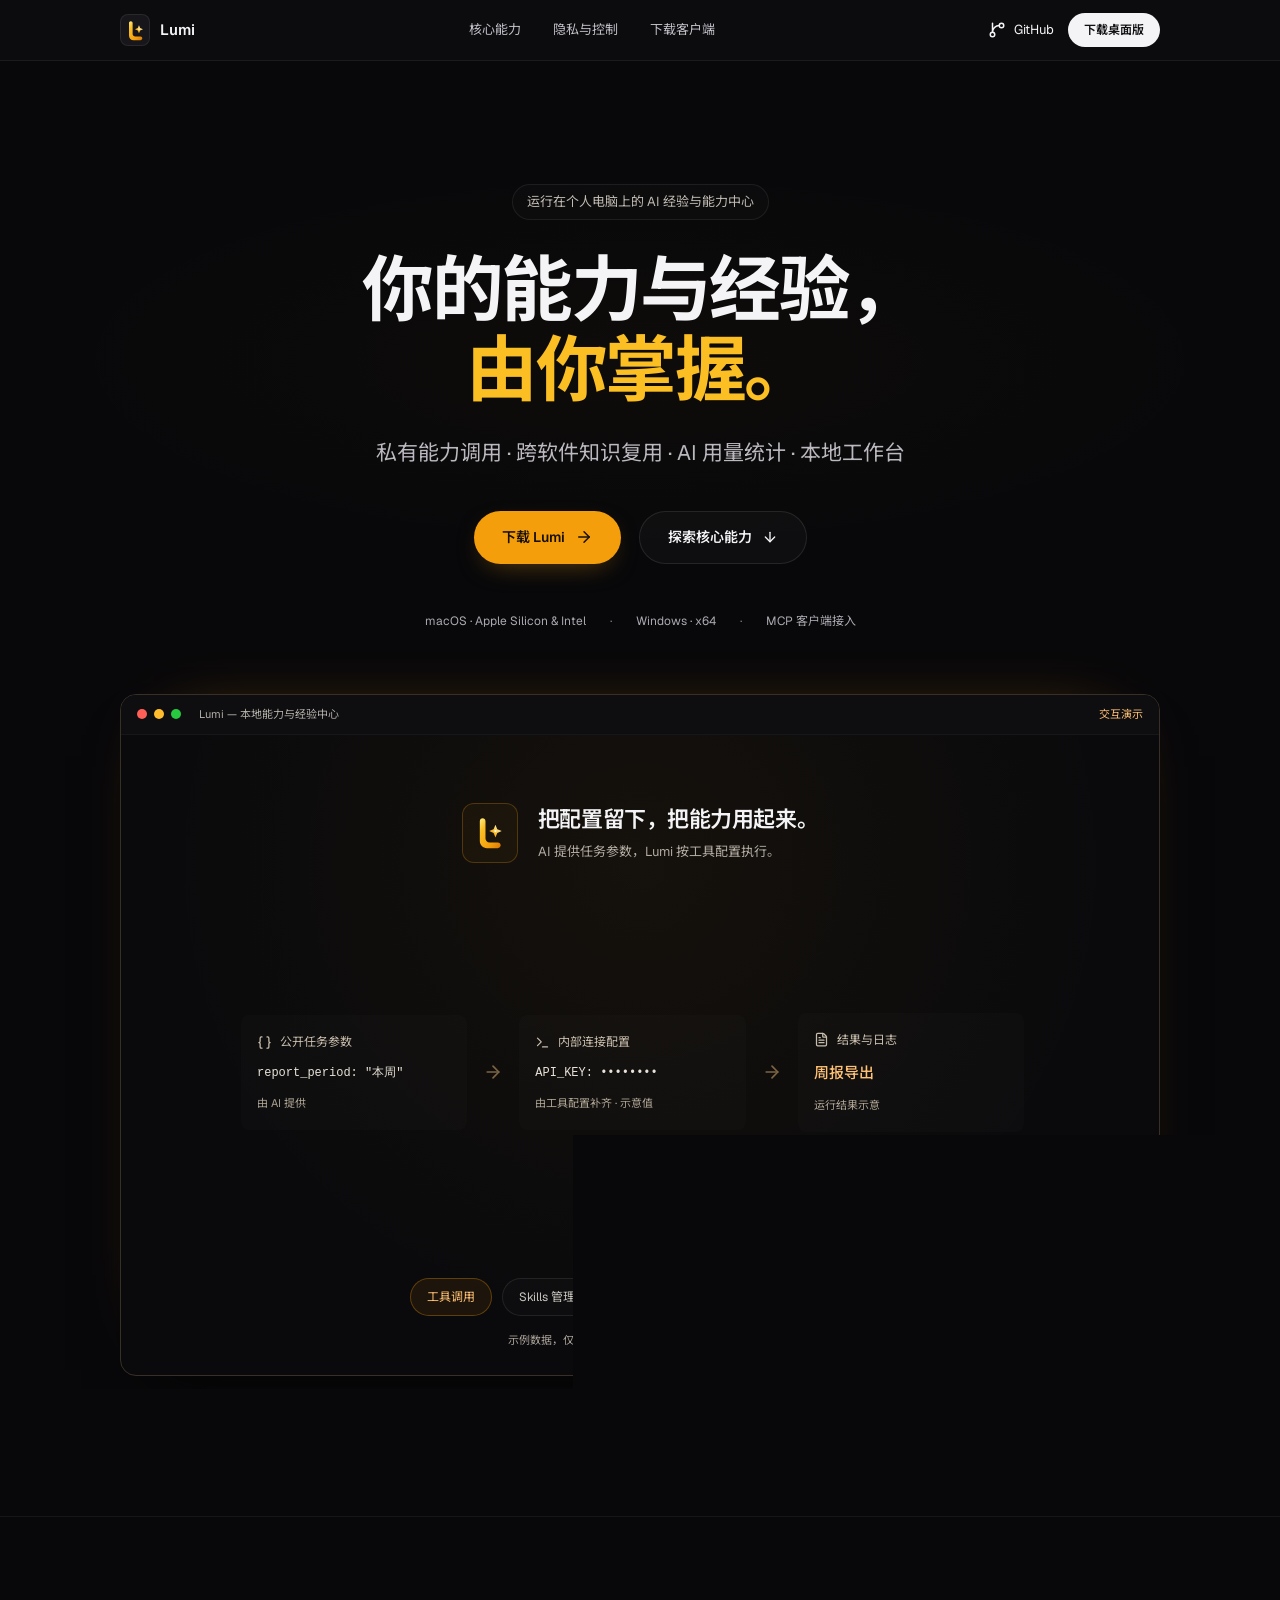
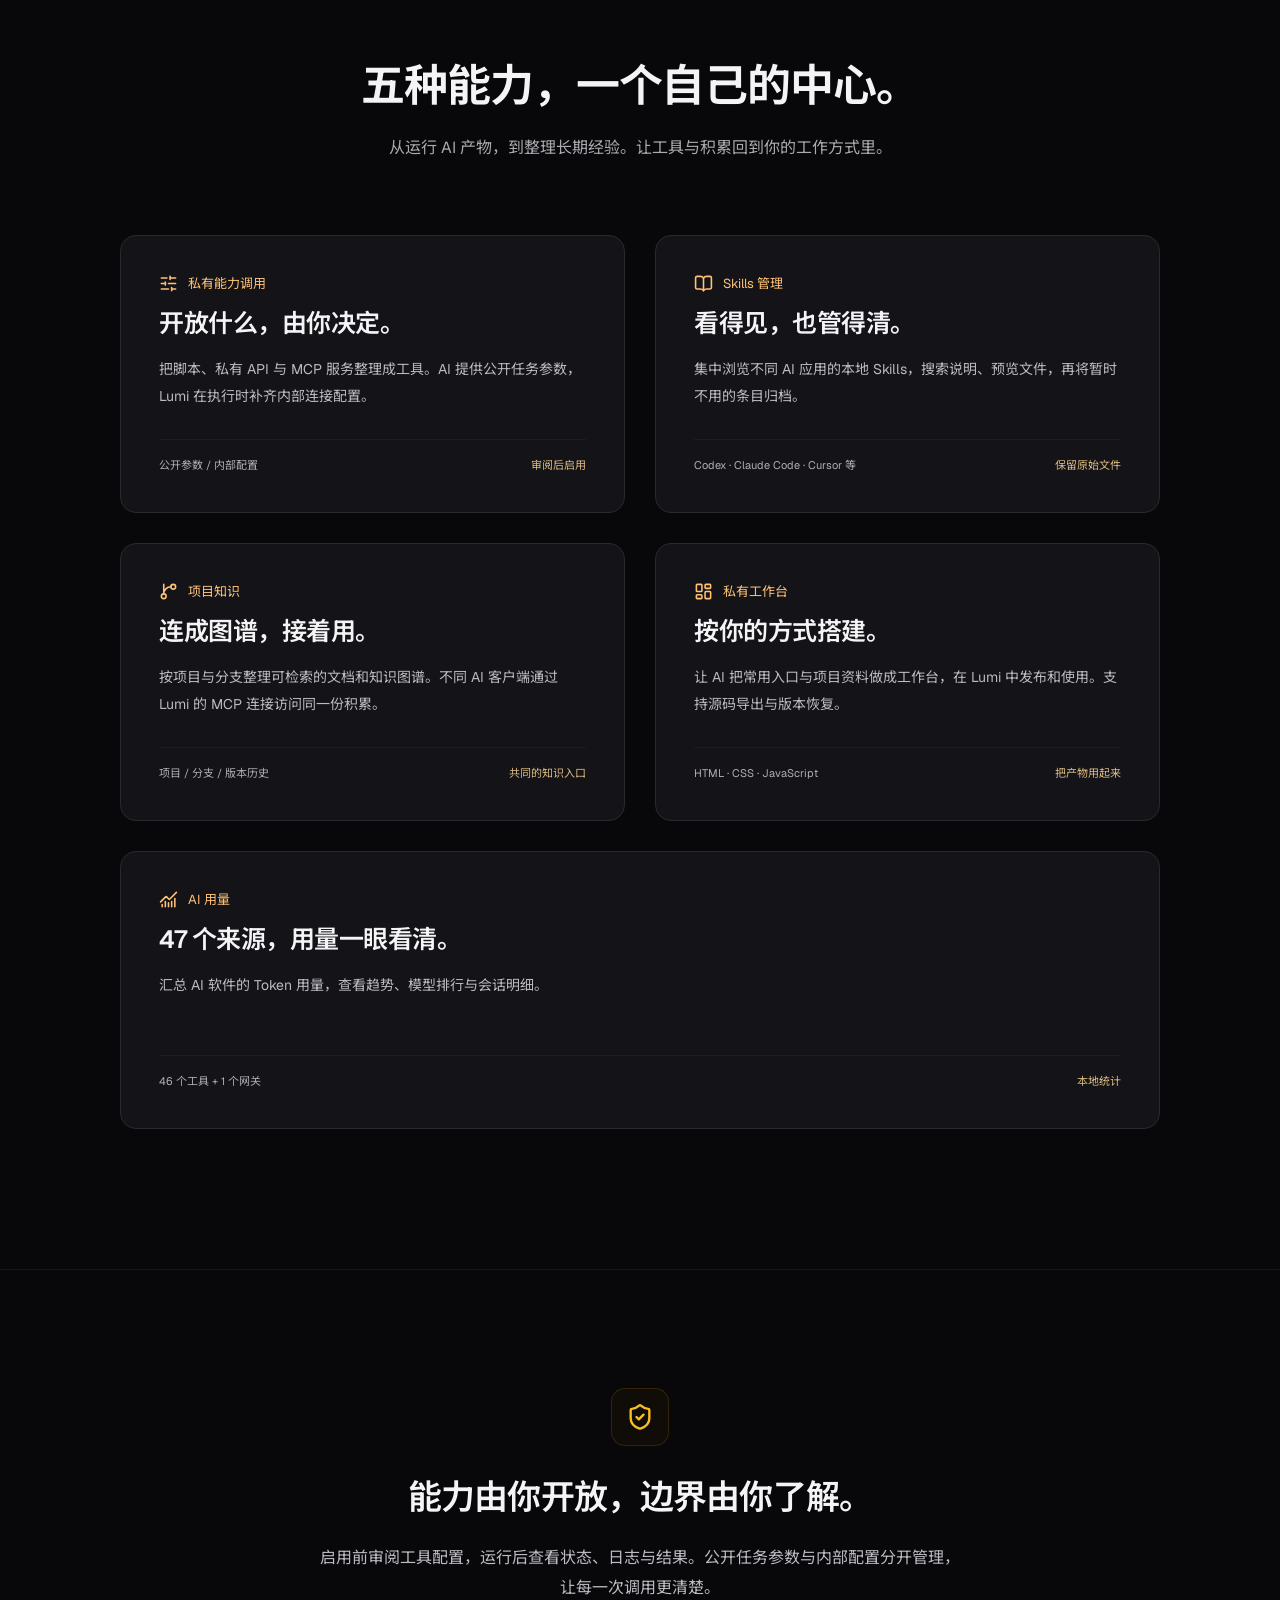
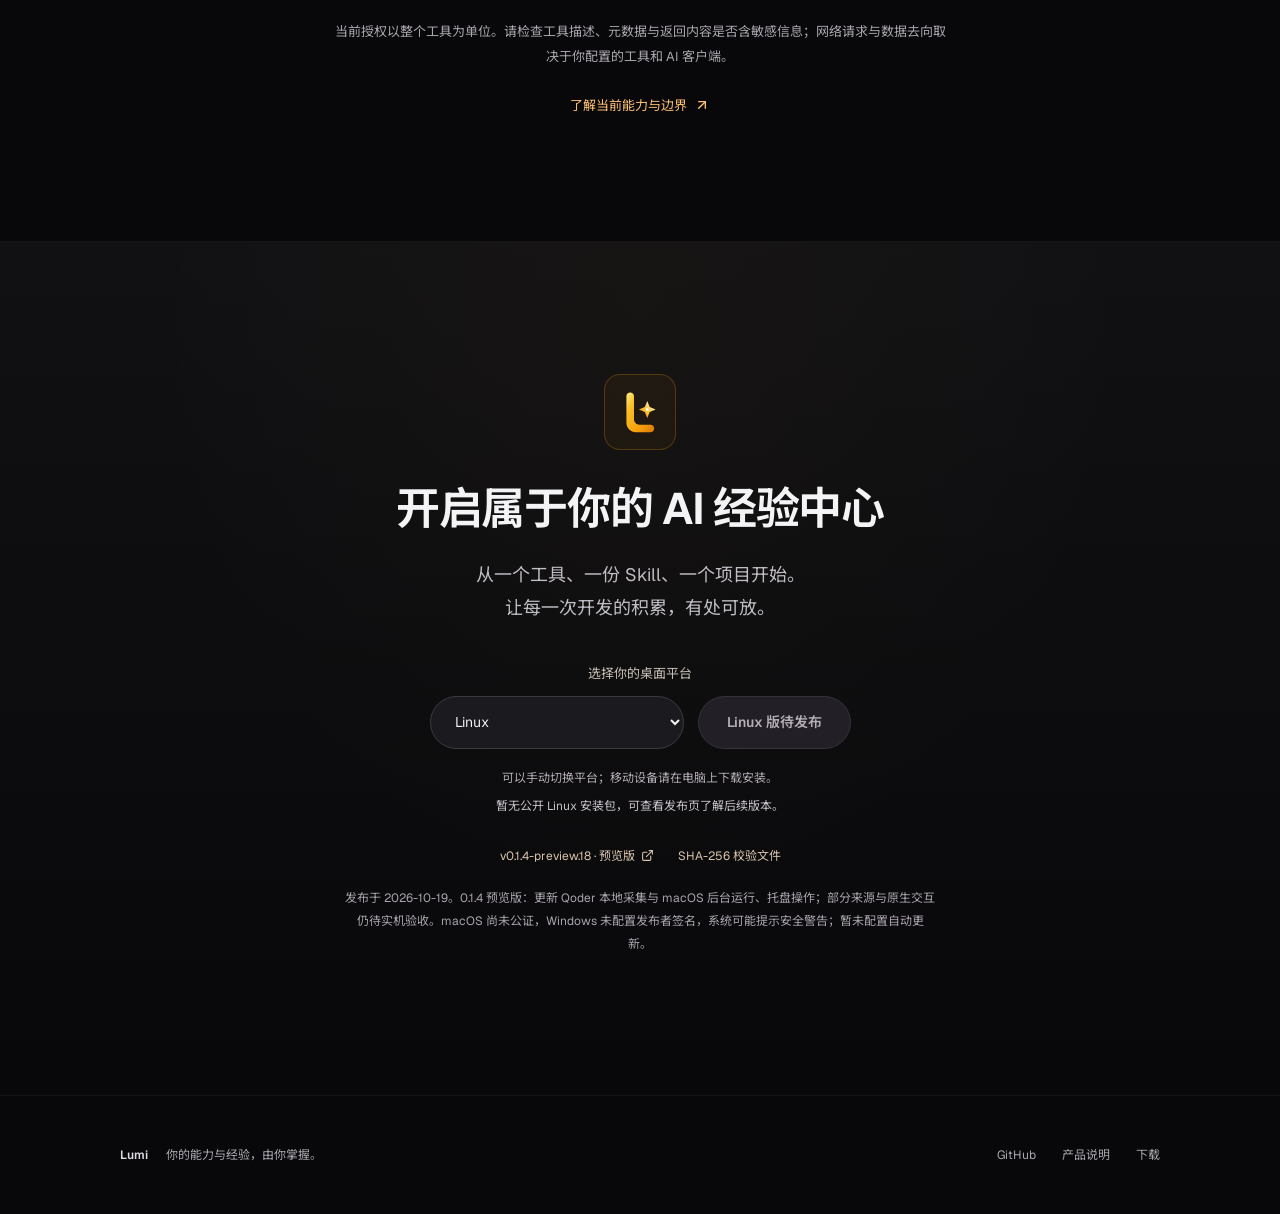
==== commit fec0c4c8: "Publish Lumi 0.1.4 preview 18 downloads Source: LumiPlug/Lumi_WebSite@fd0ab24ec24be3e0c798876ed09e43" ====
--- a/index.html
+++ b/index.html
@@ -1,2 +1,2 @@
-<!DOCTYPE html><html lang="zh-CN"><head><meta charSet="utf-8"/><link rel="preconnect" href="/" crossorigin=""/><meta name="viewport" content="width=device-width, initial-scale=1"/><link rel="stylesheet" href="/_next/static/chunks/26egfi94ij0s3.css" data-precedence="next"/><link rel="preload" as="script" fetchPriority="low" href="/_next/static/chunks/1ew4il-a98zmt.js"/><script src="/_next/static/chunks/1rxwn-mfm8874.js" async=""></script><script src="/_next/static/chunks/13pc9_lr8vnoz.js" async=""></script><script src="/_next/static/chunks/0cefix10a8f2b.js" async=""></script><script src="/_next/static/chunks/turbopack-3-ry682tkyiqk.js" async=""></script><script src="/_next/static/chunks/3j5he4_gi7dcv.js" async=""></script><script src="/_next/static/chunks/26lgxkewafxrk.js" async=""></script><script src="/_next/static/chunks/3jy3lyzrff4a3.js" async=""></script><script src="/_next/static/chunks/1bu12vcqo_qvx.js" async=""></script><meta name="next-size-adjust" content=""/><meta name="theme-color" content="#08080a"/><meta name="color-scheme" content="dark"/><title>Lumi — 你的能力与经验，由你掌握</title><meta name="description" content="Lumi 将私有工具、Skills 与项目知识汇集在你的电脑上。汇总 AI 用量，让 AI 产物更容易运行，按你的方式搭建本地工作台。"/><meta name="application-name" content="Lumi"/><meta name="robots" content="index, follow"/><link rel="canonical" href="https://www.lumiplug.com/"/><meta property="og:title" content="Lumi — 你的能力与经验，由你掌握"/><meta property="og:description" content="Lumi 将私有工具、Skills 与项目知识汇集在你的电脑上。汇总 AI 用量，让 AI 产物更容易运行，按你的方式搭建本地工作台。"/><meta property="og:url" content="https://www.lumiplug.com/"/><meta property="og:site_name" content="Lumi"/><meta property="og:locale" content="zh_CN"/><meta property="og:image" content="https://www.lumiplug.com/og.png"/><meta property="og:image:width" content="1200"/><meta property="og:image:height" content="630"/><meta property="og:image:alt" content="Lumi — 你的能力与经验，由你掌握"/><meta property="og:type" content="website"/><meta name="twitter:card" content="summary_large_image"/><meta name="twitter:title" content="Lumi — 你的能力与经验，由你掌握"/><meta name="twitter:description" content="Lumi 将私有工具、Skills 与项目知识汇集在你的电脑上。汇总 AI 用量，让 AI 产物更容易运行，按你的方式搭建本地工作台。"/><meta name="twitter:image" content="https://www.lumiplug.com/og.png"/><link rel="icon" href="/icon.svg?icon.0k140cdlsgnfp.svg" sizes="any" type="image/svg+xml"/><script src="/_next/static/chunks/0cz1d0mv5g_q7.js" noModule=""></script></head><body><div hidden=""><!--$--><!--/$--></div><a class="skip-link" href="#main">跳到正文</a><header class="site-header"><div class="nav-inner container"><a href="#top" class="brand-link" aria-label="Lumi，返回顶部"><span class="brand-mark"><img alt="" loading="lazy" width="28" height="34" decoding="async" data-nimg="1" style="color:transparent" src="/lumi-mark.svg"/></span><span>Lumi</span></a><nav class="desktop-nav" aria-label="主导航"><a href="#features">核心能力</a><a href="#security">隐私与控制</a><a href="#download">下载客户端</a></nav><div class="nav-actions"><a href="https://github.com/LumiPlug/Lumi" class="nav-github" target="_blank" rel="noopener noreferrer" aria-label="GitHub · Lumi 主仓库（新标签页）"><svg xmlns="http://www.w3.org/2000/svg" width="18" height="18" viewBox="0 0 24 24" fill="none" stroke="currentColor" stroke-width="2" stroke-linecap="round" stroke-linejoin="round" class="lucide lucide-git-branch" aria-hidden="true"><path d="M15 6a9 9 0 0 0-9 9V3"></path><circle cx="18" cy="6" r="3"></circle><circle cx="6" cy="18" r="3"></circle></svg><span>GitHub</span></a><a href="#download" class="nav-download">下载桌面版</a><button class="menu-toggle" aria-label="打开导航菜单" aria-expanded="false" aria-controls="mobile-navigation"><svg xmlns="http://www.w3.org/2000/svg" width="20" height="20" viewBox="0 0 24 24" fill="none" stroke="currentColor" stroke-width="2" stroke-linecap="round" stroke-linejoin="round" class="lucide lucide-menu" aria-hidden="true"><path d="M4 5h16"></path><path d="M4 12h16"></path><path d="M4 19h16"></path></svg></button></div></div><nav id="mobile-navigation" class="mobile-nav" aria-label="移动导航" hidden=""><a href="#features">核心能力</a><a href="#security">隐私与控制</a><a href="#download">下载客户端</a></nav></header><main id="main"><section class="hero" id="top"><div class="hero-copy"><p class="hero-intro">运行在个人电脑上的 AI 经验与能力中心</p><h1>你的能力与经验，<br/><span>由你掌握。</span></h1><p class="hero-description">私有能力调用 · 跨软件知识复用 · AI 用量统计 · 本地工作台</p><div class="hero-actions"><a class="button button-primary" href="#download">下载 Lumi<svg xmlns="http://www.w3.org/2000/svg" width="18" height="18" viewBox="0 0 24 24" fill="none" stroke="currentColor" stroke-width="2" stroke-linecap="round" stroke-linejoin="round" class="lucide lucide-arrow-right" aria-hidden="true"><path d="M5 12h14"></path><path d="m12 5 7 7-7 7"></path></svg></a><a class="button button-secondary" href="#features">探索核心能力<svg xmlns="http://www.w3.org/2000/svg" width="16" height="16" viewBox="0 0 24 24" fill="none" stroke="currentColor" stroke-width="2" stroke-linecap="round" stroke-linejoin="round" class="lucide lucide-arrow-down" aria-hidden="true"><path d="M12 5v14"></path><path d="m19 12-7 7-7-7"></path></svg></a></div><p class="compatibility"><span>macOS · Apple Silicon &amp; Intel</span><span>Windows · x64</span><span>MCP 客户端接入</span></p></div><div class="container"><div class="product-stage" id="overview"><div class="window-bar"><div class="window-label"><span class="traffic-lights" aria-hidden="true"><i></i><i></i><i></i></span><span>Lumi — 本地能力与经验中心</span></div><span class="demo-label">交互演示</span></div><div class="demo-body"><div class="demo-heading"><span class="brand-mark brand-large"><img alt="" loading="lazy" width="28" height="34" decoding="async" data-nimg="1" style="color:transparent" src="/lumi-mark.svg"/></span><div><h2>把配置留下，把能力用起来。</h2><p>AI 提供任务参数，Lumi 按工具配置执行。</p></div></div><div id="panel-tools" role="tabpanel" aria-labelledby="tab-tools" tabindex="0" class="demo-panel"><div class="tool-flow"><div class="flow-step"><span class="demo-mini-label"><svg xmlns="http://www.w3.org/2000/svg" width="15" height="15" viewBox="0 0 24 24" fill="none" stroke="currentColor" stroke-width="2" stroke-linecap="round" stroke-linejoin="round" class="lucide lucide-braces lucide-curly-braces" aria-hidden="true"><path d="M8 3H7a2 2 0 0 0-2 2v5a2 2 0 0 1-2 2 2 2 0 0 1 2 2v5c0 1.1.9 2 2 2h1"></path><path d="M16 21h1a2 2 0 0 0 2-2v-5c0-1.1.9-2 2-2a2 2 0 0 1-2-2V5a2 2 0 0 0-2-2h-1"></path></svg>公开任务参数</span><code>report_period: &quot;本周&quot;</code><span class="demo-note">由 AI 提供</span></div><svg xmlns="http://www.w3.org/2000/svg" width="20" height="20" viewBox="0 0 24 24" fill="none" stroke="currentColor" stroke-width="2" stroke-linecap="round" stroke-linejoin="round" class="lucide lucide-arrow-right flow-arrow" aria-hidden="true"><path d="M5 12h14"></path><path d="m12 5 7 7-7 7"></path></svg><div class="flow-step"><span class="demo-mini-label"><svg xmlns="http://www.w3.org/2000/svg" width="15" height="15" viewBox="0 0 24 24" fill="none" stroke="currentColor" stroke-width="2" stroke-linecap="round" stroke-linejoin="round" class="lucide lucide-terminal" aria-hidden="true"><path d="M12 19h8"></path><path d="m4 17 6-6-6-6"></path></svg>内部连接配置</span><code>API_KEY: ••••••••</code><span class="demo-note">由工具配置补齐 · 示意值</span></div><svg xmlns="http://www.w3.org/2000/svg" width="20" height="20" viewBox="0 0 24 24" fill="none" stroke="currentColor" stroke-width="2" stroke-linecap="round" stroke-linejoin="round" class="lucide lucide-arrow-right flow-arrow" aria-hidden="true"><path d="M5 12h14"></path><path d="m12 5 7 7-7 7"></path></svg><div class="flow-step flow-result"><span class="demo-mini-label"><svg xmlns="http://www.w3.org/2000/svg" width="15" height="15" viewBox="0 0 24 24" fill="none" stroke="currentColor" stroke-width="2" stroke-linecap="round" stroke-linejoin="round" class="lucide lucide-file-text" aria-hidden="true"><path d="M6 22a2 2 0 0 1-2-2V4a2 2 0 0 1 2-2h8a2.4 2.4 0 0 1 1.704.706l3.588 3.588A2.4 2.4 0 0 1 20 8v12a2 2 0 0 1-2 2z"></path><path d="M14 2v5a1 1 0 0 0 1 1h5"></path><path d="M10 9H8"></path><path d="M16 13H8"></path><path d="M16 17H8"></path></svg>结果与日志</span><strong>周报导出</strong><span class="demo-note">运行结果示意</span></div></div></div><div class="demo-tabs" role="tablist" aria-label="选择产品演示"><button id="tab-tools" role="tab" aria-selected="true" aria-controls="panel-tools" tabindex="0">工具调用</button><button id="tab-skills" role="tab" aria-selected="false" aria-controls="panel-skills" tabindex="-1">Skills 管理</button><button id="tab-knowledge" role="tab" aria-selected="false" aria-controls="panel-knowledge" tabindex="-1">项目知识</button><button id="tab-workbench" role="tab" aria-selected="false" aria-controls="panel-workbench" tabindex="-1">私有工作台</button><button id="tab-usage" role="tab" aria-selected="false" aria-controls="panel-usage" tabindex="-1">AI 用量</button></div><p class="demo-disclaimer">示例数据，仅展示工作方式；此页面未连接你的电脑。</p></div></div></div></section><section id="features" class="features-section section-line"><div class="container"><div class="section-heading"><h2>五种能力，一个自己的中心。</h2><p>从运行 AI 产物，到整理长期经验。<br class="mobile-break"/>让工具与积累回到你的工作方式里。</p></div><div class="feature-grid"><article class="feature-card"><div class="feature-label"><svg xmlns="http://www.w3.org/2000/svg" width="19" height="19" viewBox="0 0 24 24" fill="none" stroke="currentColor" stroke-width="2" stroke-linecap="round" stroke-linejoin="round" class="lucide lucide-sliders-horizontal" aria-hidden="true"><path d="M10 5H3"></path><path d="M12 19H3"></path><path d="M14 3v4"></path><path d="M16 17v4"></path><path d="M21 12h-9"></path><path d="M21 19h-5"></path><path d="M21 5h-7"></path><path d="M8 10v4"></path><path d="M8 12H3"></path></svg><span>私有能力调用</span></div><h3>开放什么，由你决定。</h3><p>把脚本、私有 API 与 MCP 服务整理成工具。AI 提供公开任务参数，Lumi 在执行时补齐内部连接配置。</p><div class="feature-detail"><span>公开参数 / 内部配置</span><span>审阅后启用</span></div></article><article class="feature-card"><div class="feature-label"><svg xmlns="http://www.w3.org/2000/svg" width="19" height="19" viewBox="0 0 24 24" fill="none" stroke="currentColor" stroke-width="2" stroke-linecap="round" stroke-linejoin="round" class="lucide lucide-book-open" aria-hidden="true"><path d="M12 5v16"></path><path d="M20.001 19A2 2 0 0022 17V5a2 2 0 00-1.999-2L16 3.002A5 5 0 0012 5a5 5 0 00-4-2H4a2 2 0 00-2 2v12a2 2 0 001.999 2H8a5 5 0 014 2 5 5 0 014-2z"></path></svg><span>Skills 管理</span></div><h3>看得见，也管得清。</h3><p>集中浏览不同 AI 应用的本地 Skills，搜索说明、预览文件，再将暂时不用的条目归档。</p><div class="feature-detail"><span>Codex · Claude Code · Cursor 等</span><span>保留原始文件</span></div></article><article class="feature-card"><div class="feature-label"><svg xmlns="http://www.w3.org/2000/svg" width="19" height="19" viewBox="0 0 24 24" fill="none" stroke="currentColor" stroke-width="2" stroke-linecap="round" stroke-linejoin="round" class="lucide lucide-git-branch" aria-hidden="true"><path d="M15 6a9 9 0 0 0-9 9V3"></path><circle cx="18" cy="6" r="3"></circle><circle cx="6" cy="18" r="3"></circle></svg><span>项目知识</span></div><h3>连成图谱，接着用。</h3><p>按项目与分支整理可检索的文档和知识图谱。不同 AI 客户端通过 Lumi 的 MCP 连接访问同一份积累。</p><div class="feature-detail"><span>项目 / 分支 / 版本历史</span><span>共同的知识入口</span></div></article><article class="feature-card"><div class="feature-label"><svg xmlns="http://www.w3.org/2000/svg" width="19" height="19" viewBox="0 0 24 24" fill="none" stroke="currentColor" stroke-width="2" stroke-linecap="round" stroke-linejoin="round" class="lucide lucide-layout-dashboard" aria-hidden="true"><rect width="7" height="9" x="3" y="3" rx="1"></rect><rect width="7" height="5" x="14" y="3" rx="1"></rect><rect width="7" height="9" x="14" y="12" rx="1"></rect><rect width="7" height="5" x="3" y="16" rx="1"></rect></svg><span>私有工作台</span></div><h3>按你的方式搭建。</h3><p>让 AI 把常用入口与项目资料做成工作台，在 Lumi 中发布和使用。支持源码导出与版本恢复。</p><div class="feature-detail"><span>HTML · CSS · JavaScript</span><span>把产物用起来</span></div></article><article class="feature-card"><div class="feature-label"><svg xmlns="http://www.w3.org/2000/svg" width="19" height="19" viewBox="0 0 24 24" fill="none" stroke="currentColor" stroke-width="2" stroke-linecap="round" stroke-linejoin="round" class="lucide lucide-chart-no-axes-combined" aria-hidden="true"><path d="M12 16v5"></path><path d="M16 14.639V21"></path><path d="M20 10.656V21"></path><path d="m22 3-8.646 8.646a.5.5 0 0 1-.708 0L9.354 8.354a.5.5 0 0 0-.707 0L2 15"></path><path d="M4 18.463V21"></path><path d="M8 14.656V21"></path></svg><span>AI 用量</span></div><h3>47 个来源，用量一眼看清。</h3><p>汇总 AI 软件的 Token 用量，查看趋势、模型排行与会话明细。</p><div class="feature-detail"><span>46 个工具 + 1 个网关</span><span>本地统计</span></div></article></div></div></section><section id="security" class="security-section section-line"><div class="container security-inner"><span class="security-icon"><svg xmlns="http://www.w3.org/2000/svg" width="28" height="28" viewBox="0 0 24 24" fill="none" stroke="currentColor" stroke-width="2" stroke-linecap="round" stroke-linejoin="round" class="lucide lucide-shield-check" aria-hidden="true"><path d="M20 13c0 5-3.5 7.5-7.66 8.95a1 1 0 0 1-.67-.01C7.5 20.5 4 18 4 13V6a1 1 0 0 1 1-1c2 0 4.5-1.2 6.24-2.72a1.17 1.17 0 0 1 1.52 0C14.51 3.81 17 5 19 5a1 1 0 0 1 1 1z"></path><path d="m9 12 2 2 4-4"></path></svg></span><h2>能力由你开放，边界由你了解。</h2><p class="security-summary">启用前审阅工具配置，运行后查看状态、日志与结果。公开任务参数与内部配置分开管理，让每一次调用更清楚。</p><p class="security-boundary">当前授权以整个工具为单位。请检查工具描述、元数据与返回内容是否含敏感信息；网络请求与数据去向取决于你配置的工具和 AI 客户端。</p><a class="text-link" href="https://github.com/LumiPlug/Lumi/blob/main/README.zh-CN.md">了解当前能力与边界<svg xmlns="http://www.w3.org/2000/svg" width="16" height="16" viewBox="0 0 24 24" fill="none" stroke="currentColor" stroke-width="2" stroke-linecap="round" stroke-linejoin="round" class="lucide lucide-arrow-up-right" aria-hidden="true"><path d="M7 7h10v10"></path><path d="M7 17 17 7"></path></svg></a></div></section><section class="download-section section-line" id="download"><div class="container download-inner"><span class="brand-mark brand-large"><img alt="" loading="lazy" width="28" height="34" decoding="async" data-nimg="1" style="color:transparent" src="/lumi-mark.svg"/></span><h2>开启属于你的 AI 经验中心</h2><p class="download-description">从一个工具、一份 Skill、一个项目开始。
-让每一次开发的积累，有处可放。</p><div class="download-picker"><label class="platform-label" for="platform">选择你的桌面平台</label><div class="download-controls"><select id="platform"><option value="mac-arm" selected="">macOS · Apple Silicon</option><option value="mac-intel">macOS · Intel</option><option value="windows">Windows · x64</option><option value="linux">Linux</option></select><a class="button button-primary download-button" href="https://github.com/LumiPlug/Lumi/releases/download/v0.1.3-preview.14/Lumi_0.1.3_aarch64.dmg" aria-label="下载 macOS 版，macOS · Apple Silicon，预览版"><svg xmlns="http://www.w3.org/2000/svg" width="18" height="18" viewBox="0 0 24 24" fill="none" stroke="currentColor" stroke-width="2" stroke-linecap="round" stroke-linejoin="round" class="lucide lucide-arrow-down-to-line" aria-hidden="true"><path d="M12 17V3"></path><path d="m6 11 6 6 6-6"></path><path d="M19 21H5"></path></svg>下载 macOS 版</a></div><p class="platform-hint">可以手动切换平台；移动设备请在电脑上下载安装。</p><p class="download-requirement" aria-live="polite">macOS 13.5 或更新版本 · Apple Silicon · .dmg</p><div class="release-links"><a href="https://github.com/LumiPlug/Lumi/releases/tag/v0.1.3-preview.14">v0.1.3-preview.14<!-- --> · <!-- -->预览版<svg xmlns="http://www.w3.org/2000/svg" width="13" height="13" viewBox="0 0 24 24" fill="none" stroke="currentColor" stroke-width="2" stroke-linecap="round" stroke-linejoin="round" class="lucide lucide-external-link" aria-hidden="true"><path d="M15 3h6v6"></path><path d="M10 14 21 3"></path><path d="M18 13v6a2 2 0 0 1-2 2H5a2 2 0 0 1-2-2V8a2 2 0 0 1 2-2h6"></path></svg></a><a href="https://github.com/LumiPlug/Lumi/releases/download/v0.1.3-preview.14/SHA256SUMS.txt">SHA-256 校验文件</a></div><p class="release-notice">发布于 <!-- -->2026-10-18<!-- -->。<!-- -->预览分发：macOS 尚未公证，Windows 未配置发布者签名，系统可能提示安全警告。暂未配置自动更新。</p></div></div></section></main><!--$--><!--/$--><footer class="site-footer"><div class="container footer-inner"><p><strong>Lumi</strong><span>你的能力与经验，由你掌握。</span></p><nav aria-label="页脚导航"><a href="https://github.com/LumiPlug/Lumi">GitHub</a><a href="https://github.com/LumiPlug/Lumi/blob/main/README.zh-CN.md">产品说明</a><a href="#download">下载</a></nav></div></footer><script id="_R_">(globalThis["TURBOPACK"] || (globalThis["TURBOPACK"] = [])).push({"otherChunks":["static/chunks/1ew4il-a98zmt.js","static/chunks/1rxwn-mfm8874.js","static/chunks/13pc9_lr8vnoz.js","static/chunks/0cefix10a8f2b.js"],"runtimeModuleIds":[57458]});</script><script src="/_next/static/chunks/1ew4il-a98zmt.js" async=""></script><script>(self.__next_f=self.__next_f||[]).push([0])</script><script>self.__next_f.push([1,"1:\"$Sreact.fragment\"\n2:\"/_next/static/chunks/3j5he4_gi7dcv.js\"\n3:I[5215,[\"$2\"],\"default\"]\n4:I[46747,[\"$2\"],\"default\"]\n5:\"/_next/static/chunks/26lgxkewafxrk.js\"\n6:I[63572,[\"$2\",\"$5\"],\"\"]\n8:\"/_next/static/chunks/3jy3lyzrff4a3.js\"\n9:I[93963,[\"$2\",\"$8\"],\"Header\"]\nb:\"/_next/static/chunks/1bu12vcqo_qvx.js\"\nc:I[93817,[\"$2\",\"$8\",\"$b\"],\"default\"]\nd:I[35949,[\"$2\",\"$8\",\"$b\"],\"ProductDemo\"]\n19:\"ViewportBoundary\"\n1a:I[70914,[\"$2\"],\"$19\"]\n1c:\"MetadataBoundary\"\n1d:I[70914,[\"$2\"],\"$1c\"]\n1e:\"$Sreact.suspense\"\n20:I[43914,[\"$2\"],\"default\",1]\n:HL[\"/_next/static/chunks/26egfi94ij0s3.css\",\"style\"]\n:HC[\"/\",\"\"]\n"])</script><script>self.__next_f.push([1,"a:[[\"children\",{\"s\":\"__PAGE__\",\"h\":512,\"d\":{\"r\":[\"$\",\"$1\",\"c\",{\"children\":[[\"$\",\"main\",null,{\"id\":\"main\",\"children\":[[\"$\",\"section\",null,{\"className\":\"hero\",\"id\":\"top\",\"children\":[[\"$\",\"div\",null,{\"className\":\"hero-copy\",\"children\":[[\"$\",\"p\",null,{\"className\":\"hero-intro\",\"children\":\"运行在个人电脑上的 AI 经验与能力中心\"}],[\"$\",\"h1\",null,{\"children\":[\"你的能力与经验，\",[\"$\",\"br\",null,{}],[\"$\",\"span\",null,{\"children\":\"由你掌握。\"}]]}],[\"$\",\"p\",null,{\"className\":\"hero-description\",\"children\":\"私有能力调用 · 跨软件知识复用 · AI 用量统计 · 本地工作台\"}],[\"$\",\"div\",null,{\"className\":\"hero-actions\",\"children\":[[\"$\",\"a\",null,{\"className\":\"button button-primary\",\"href\":\"#download\",\"children\":[\"下载 Lumi\",[\"$\",\"$Lc\",null,{\"ref\":\"$undefined\",\"icon\":{\"name\":\"arrow-right\",\"size\":24,\"node\":[[\"path\",{\"d\":\"M5 12h14\",\"key\":\"1ays0h\"}],[\"path\",{\"d\":\"m12 5 7 7-7 7\",\"key\":\"xquz4c\"}]]},\"className\":\"$undefined\",\"size\":18,\"aria-hidden\":\"true\"}]]}],[\"$\",\"a\",null,{\"className\":\"button button-secondary\",\"href\":\"#features\",\"children\":[\"探索核心能力\",[\"$\",\"$Lc\",null,{\"ref\":\"$undefined\",\"icon\":{\"name\":\"arrow-down\",\"size\":24,\"node\":[[\"path\",{\"d\":\"M12 5v14\",\"key\":\"s699le\"}],[\"path\",{\"d\":\"m19 12-7 7-7-7\",\"key\":\"1idqje\"}]]},\"className\":\"$undefined\",\"size\":16,\"aria-hidden\":\"true\"}]]}]]}],[\"$\",\"p\",null,{\"className\":\"compatibility\",\"children\":[[\"$\",\"span\",null,{\"children\":\"macOS · Apple Silicon \u0026 Intel\"}],[\"$\",\"span\",null,{\"children\":\"Windows · x64\"}],[\"$\",\"span\",null,{\"children\":\"MCP 客户端接入\"}]]}]]}],[\"$\",\"div\",null,{\"className\":\"container\",\"children\":[\"$\",\"$Ld\",null,{}]}]]}],[\"$\",\"section\",null,{\"id\":\"features\",\"className\":\"features-section section-line\",\"children\":[\"$\",\"div\",null,{\"className\":\"container\",\"children\":[[\"$\",\"div\",null,{\"className\":\"section-heading\",\"children\":[[\"$\",\"h2\",null,{\"children\":\"五种能力，一个自己的中心。\"}],[\"$\",\"p\",null,{\"children\":[\"从运行 AI 产物，到整理长期经验。\",[\"$\",\"br\",null,{\"className\":\"mobile-break\"}],\"让工具与积累回到你的工作方式里。\"]}]]}],[\"$\",\"div\",null,{\"className\":\"feature-grid\",\"children\":[[\"$\",\"article\",\"tools\",{\"className\":\"feature-card\",\"children\":[[\"$\",\"div\",null,{\"className\":\"feature-label\",\"children\":[[\"$\",\"$Lc\",null,{\"ref\":\"$undefined\",\"icon\":{\"name\":\"sliders-horizontal\",\"size\":24,\"node\":[[\"path\",{\"d\":\"M10 5H3\",\"key\":\"1qgfaw\"}],[\"path\",{\"d\":\"M12 19H3\",\"key\":\"yhmn1j\"}],[\"path\",{\"d\":\"M14 3v4\",\"key\":\"1sua03\"}],[\"path\",{\"d\":\"M16 17v4\",\"key\":\"1q0r14\"}],[\"path\",{\"d\":\"M21 12h-9\",\"key\":\"1o4lsq\"}],[\"path\",{\"d\":\"M21 19h-5\",\"key\":\"1rlt1p\"}],[\"path\",{\"d\":\"M21 5h-7\",\"key\":\"1oszz2\"}],[\"path\",{\"d\":\"M8 10v4\",\"key\":\"tgpxqk\"}],[\"path\",{\"d\":\"M8 12H3\",\"key\":\"a7s4jb\"}]]},\"className\":\"$undefined\",\"size\":19,\"aria-hidden\":\"true\"}],[\"$\",\"span\",null,{\"children\":\"私有能力调用\"}]]}],[\"$\",\"h3\",null,{\"children\":\"开放什么，由你决定。\"}],[\"$\",\"p\",null,{\"children\":\"把脚本、私有 API 与 MCP 服务整理成工具。AI 提供公开任务参数，Lumi 在执行时补齐内部连接配置。\"}],[\"$\",\"div\",null,{\"className\":\"feature-detail\",\"children\":[[\"$\",\"span\",null,{\"children\":\"公开参数 / 内部配置\"}],[\"$\",\"span\",null,{\"children\":\"审阅后启用\"}]]}]]}],[\"$\",\"article\",\"skills\",{\"className\":\"feature-card\",\"children\":[[\"$\",\"div\",null,{\"className\":\"feature-label\",\"children\":[[\"$\",\"$Lc\",null,{\"ref\":\"$undefined\",\"icon\":{\"name\":\"book-open\",\"size\":24,\"node\":[[\"path\",{\"d\":\"M12 5v16\",\"key\":\"1f6ucr\"}],[\"path\",{\"d\":\"M20.001 19A2 2 0 0022 17V5a2 2 0 00-1.999-2L16 3.002A5 5 0 0012 5a5 5 0 00-4-2H4a2 2 0 00-2 2v12a2 2 0 001.999 2H8a5 5 0 014 2 5 5 0 014-2z\",\"key\":\"1fyvmf\"}]]},\"className\":\"$undefined\",\"size\":19,\"aria-hidden\":\"true\"}],\"$Le\"]}],\"$Lf\",\"$L10\",\"$L11\"]}],\"$L12\",\"$L13\",\"$L14\"]}]]}]}],\"$L15\",\"$L16\"]}],[\"$L17\"],\"$L18\"]}],\"p\":false,\"v\":null}}]]\n"])</script><script>self.__next_f.push([1,"7:[[\"children\",{\"s\":\"(marketing)\",\"h\":512,\"d\":{\"r\":[\"$\",\"$1\",\"c\",{\"children\":[[[\"$\",\"script\",\"script-0\",{\"src\":\"/_next/static/chunks/3jy3lyzrff4a3.js\",\"async\":true,\"nonce\":\"$undefined\"}]],[[\"$\",\"a\",null,{\"className\":\"skip-link\",\"href\":\"#main\",\"children\":\"跳到正文\"}],[\"$\",\"$L9\",null,{}],[\"$\",\"$L3\",null,{\"parallelRouterKey\":\"children\",\"error\":\"$undefined\",\"errorStyles\":\"$undefined\",\"errorScripts\":\"$undefined\",\"template\":[\"$\",\"$L4\",null,{}],\"templateStyles\":\"$undefined\",\"templateScripts\":\"$undefined\",\"notFound\":[[\"$\",\"main\",null,{\"className\":\"not-found\",\"children\":[[\"$\",\"h1\",null,{\"children\":\"这里还没有页面。\"}],[\"$\",\"p\",null,{\"children\":\"回到 Lumi，继续了解你的能力与经验中心。\"}],[\"$\",\"$L6\",null,{\"href\":\"/\",\"className\":\"button button-primary\",\"children\":\"返回首页\"}]]}],[]],\"forbidden\":\"$undefined\",\"unauthorized\":\"$undefined\"}],[\"$\",\"footer\",null,{\"className\":\"site-footer\",\"children\":[\"$\",\"div\",null,{\"className\":\"container footer-inner\",\"children\":[[\"$\",\"p\",null,{\"children\":[[\"$\",\"strong\",null,{\"children\":\"Lumi\"}],[\"$\",\"span\",null,{\"children\":\"你的能力与经验，由你掌握。\"}]]}],[\"$\",\"nav\",null,{\"aria-label\":\"页脚导航\",\"children\":[[\"$\",\"a\",null,{\"href\":\"https://github.com/LumiPlug/Lumi\",\"children\":\"GitHub\"}],[\"$\",\"a\",null,{\"href\":\"https://github.com/LumiPlug/Lumi/blob/main/README.zh-CN.md\",\"children\":\"产品说明\"}],[\"$\",\"a\",null,{\"href\":\"#download\",\"children\":\"下载\"}]]}]]}]}]]]}],\"p\":false,\"v\":null},\"c\":\"$Qa\"}]]\n"])</script><script>self.__next_f.push([1,"0:{\"P\":null,\"c\":[\"\",\"\"],\"q\":\"\",\"i\":false,\"t\":{\"t\":{\"s\":\"\",\"h\":528,\"d\":{\"r\":[\"$\",\"$1\",\"c\",{\"children\":[[[\"$\",\"link\",\"0\",{\"rel\":\"stylesheet\",\"href\":\"/_next/static/chunks/26egfi94ij0s3.css\",\"precedence\":\"next\",\"crossOrigin\":\"$undefined\",\"nonce\":\"$undefined\"}],[\"$\",\"script\",\"script-0\",{\"src\":\"/_next/static/chunks/3j5he4_gi7dcv.js\",\"async\":true,\"nonce\":\"$undefined\"}]],[\"$\",\"html\",null,{\"lang\":\"zh-CN\",\"children\":[\"$\",\"body\",null,{\"children\":[\"$\",\"$L3\",null,{\"parallelRouterKey\":\"children\",\"error\":\"$undefined\",\"errorStyles\":\"$undefined\",\"errorScripts\":\"$undefined\",\"template\":[\"$\",\"$L4\",null,{}],\"templateStyles\":\"$undefined\",\"templateScripts\":\"$undefined\",\"notFound\":[[\"$\",\"main\",null,{\"className\":\"not-found\",\"children\":[[\"$\",\"h1\",null,{\"children\":\"这里还没有页面。\"}],[\"$\",\"p\",null,{\"children\":\"回到 Lumi，继续了解你的能力与经验中心。\"}],[\"$\",\"$L6\",null,{\"href\":\"/\",\"className\":\"button button-primary\",\"children\":\"返回首页\"}]]}],[]],\"forbidden\":\"$undefined\",\"unauthorized\":\"$undefined\"}]}]}]]}],\"p\":false,\"v\":null},\"c\":\"$Q7\"},\"h\":{\"r\":[\"$\",\"$1\",\"h\",{\"children\":[null,[\"$\",\"$L1a\",null,{\"children\":\"$L1b\"}],[\"$\",\"$L1d\",null,{\"children\":[[\"$\",\"div\",null,{\"hidden\":true,\"children\":[\"$\",\"$1e\",null,{\"name\":\"Next.Metadata\",\"children\":\"$L1f\"}]}],null]}],[\"$\",\"meta\",null,{\"name\":\"next-size-adjust\",\"content\":\"\"}]]}],\"p\":false,\"v\":null}},\"m\":\"$undefined\",\"G\":[\"$20\",[[\"$\",\"link\",\"0\",{\"rel\":\"stylesheet\",\"href\":\"/_next/static/chunks/26egfi94ij0s3.css\",\"precedence\":\"next\",\"crossOrigin\":\"$undefined\",\"nonce\":\"$undefined\"}]]],\"S\":true,\"r\":\"$undefined\",\"s\":\"$undefined\",\"a\":\"$undefined\",\"l\":\"$undefined\",\"p\":\"$undefined\",\"d\":\"$undefined\",\"b\":\"IG5qhqw9iWGafcPmxdxxg\"}\n"])</script><script>self.__next_f.push([1,"21:I[15925,[\"$2\",\"$8\",\"$b\"],\"Image\"]\n22:I[24914,[\"$2\",\"$8\",\"$b\"],\"DownloadPicker\"]\n23:I[70914,[\"$2\"],\"OutletBoundary\"]\ne:[\"$\",\"span\",null,{\"children\":\"Skills 管理\"}]\nf:[\"$\",\"h3\",null,{\"children\":\"看得见，也管得清。\"}]\n10:[\"$\",\"p\",null,{\"children\":\"集中浏览不同 AI 应用的本地 Skills，搜索说明、预览文件，再将暂时不用的条目归档。\"}]\n11:[\"$\",\"div\",null,{\"className\":\"feature-detail\",\"children\":[[\"$\",\"span\",null,{\"children\":\"Codex · Claude Code · Cursor 等\"}],[\"$\",\"span\",null,{\"children\":\"保留原始文件\"}]]}]\n12:[\"$\",\"article\",\"knowledge\",{\"className\":\"feature-card\",\"children\":[[\"$\",\"div\",null,{\"className\":\"feature-label\",\"children\":[[\"$\",\"$Lc\",null,{\"ref\":\"$undefined\",\"icon\":{\"name\":\"git-branch\",\"size\":24,\"node\":[[\"path\",{\"d\":\"M15 6a9 9 0 0 0-9 9V3\",\"key\":\"1cii5b\"}],[\"circle\",{\"cx\":\"18\",\"cy\":\"6\",\"r\":\"3\",\"key\":\"1h7g24\"}],[\"circle\",{\"cx\":\"6\",\"cy\":\"18\",\"r\":\"3\",\"key\":\"fqmcym\"}]]},\"className\":\"$undefined\",\"size\":19,\"aria-hidden\":\"true\"}],[\"$\",\"span\",null,{\"children\":\"项目知识\"}]]}],[\"$\",\"h3\",null,{\"children\":\"连成图谱，接着用。\"}],[\"$\",\"p\",null,{\"children\":\"按项目与分支整理可检索的文档和知识图谱。不同 AI 客户端通过 Lumi 的 MCP 连接访问同一份积累。\"}],[\"$\",\"div\",null,{\"className\":\"feature-detail\",\"children\":[[\"$\",\"span\",null,{\"children\":\"项目 / 分支 / 版本历史\"}],[\"$\",\"span\",null,{\"children\":\"共同的知识入口\"}]]}]]}]\n13:[\"$\",\"article\",\"workbench\",{\"className\":\"feature-card\",\"children\":[[\"$\",\"div\",null,{\"className\":\"feature-label\",\"children\":[[\"$\",\"$Lc\",null,{\"ref\":\"$undefined\",\"icon\":{\"name\":\"layout-dashboard\",\"size\":24,\"node\":[[\"rect\",{\"width\":\"7\",\"height\":\"9\",\"x\":\"3\",\"y\":\"3\",\"rx\":\"1\",\"key\":\"10lvy0\"}],[\"rect\",{\"width\":\"7\",\"height\":\"5\",\"x\":\"14\",\"y\":\"3\",\"rx\":\"1\",\"key\":\"16une8\"}],[\"rect\",{\"width\":\"7\",\"height\":\"9\",\"x\":\"14\",\"y\":\"12\",\"rx\":\"1\",\"key\":\"1hutg5\"}],[\"rect\",{\"width\":\"7\",\"height\":\"5\",\"x\":\"3\",\"y\":\"16\",\"rx\":\"1\",\"key\":\"ldoo1y\"}]]},\"className\":\"$undefined\",\"size\":19,\"aria-hidden\":\"true\"}],[\"$\",\"span\",null,{\"children\":\"私有工作台\"}]]}],[\"$\",\"h3\",null,{\"children\":\"按你的方式搭建。\"}],[\"$\",\"p\",null,{\"children\":\"让 AI 把常用入口与项目资料做成工作台，在 Lumi 中发布和使用。支持源码导出与版本恢复。\"}],[\"$\",\"div\",null,{\"className\":\"feature-detail\",\"children\":[[\"$\",\"span\",null,{\"children\":\"HTML · CSS · JavaScript\"}],[\"$\",\"span\",null,{\"children\":\"把产物用起来\"}]]}]]}]\n14:[\"$\",\"article\",\"usage\",{\"className\":\"feature-card\",\"children\":[[\"$\",\"div\",null,{\"className\":\"feature-label\",\"children\":[[\"$\",\"$Lc\",null,{\"ref\":\"$undefined\",\"icon\":{\"name\":\"chart-no-axes-combined\",\"size\":24,\"node\":[[\"path\",{\"d\":\"M12 16v5\",\"key\":\"zza2cw\"}],[\"path\",{\"d\":\"M16 14.639V21\",\"key\":\"1s85h0\"}],[\"path\",{\"d\":\"M20 10.656V21\",\"key\":\"q45596\"}],[\"path\",{\"d\":\"m22 3-8.646 8.646a.5.5 0 0 1-.708 0L9.354 8.354a.5.5 0 0 0-.707 0L2 15\",\"key\":\"1fw8x9\"}],[\"path\",{\"d\":\"M4 18.463V21\",\"key\":\"1otddq\"}],[\"path\",{\"d\":\"M8 14.656V21\",\"key\":\"1t2idw\"}]]},\"className\":\"$undefined\",\"size\":19,\"aria-hidden\":\"true\"}],[\"$\",\"span\",null,{\"children\":\"AI 用量\"}]]}],[\"$\",\"h3\",null,{\"children\":\"47 个来源，用量一眼看清。\"}],[\"$\",\"p\",null,{\"children\":\"汇总 AI 软件的 Token 用量，查看趋势、模型排行与会话明细。\"}],[\"$\",\"div\",null,{\"className\":\"feature-detail\",\"children\":[[\"$\",\"span\",null,{\"children\":\"46 个工具 + 1 个网关\"}],[\"$\",\"span\",null,{\"children\":\"本地统计\"}]]}]]}]\n15:[\"$\",\"section\",null,{\"id\":\"security\",\"className\":\"security-section section-line\",\"children\":[\"$\",\"div\",null,{\"className\":\"container security-inner\",\"children\":[[\"$\",\"span\",null,{\"className\":\"security-icon\",\"children\":[\"$\",\"$Lc\",null,{\"ref\":\"$undefined\",\"icon\":{\"name\":\"shield-check\",\"size\":24,\"node\":[[\"path\",{\"d\":\"M20 13c0 5-3.5 7.5-7.66 8.95a1 1 0 0 1-.67-.01C7.5 20.5 4 18 4 13V6a1 1 0 0 1 1-1c2 0 4.5-1.2 6.24-2.72a1.17 1.17 0 0 1 1.52 0C14.51 3.81 17 5 19 5a1 1 0 0 1 1 1z\",\"key\":\"oel41y\"}],[\"path\",{\"d\":\"m9 12 2 2 4-4\",\"key\":\"dzmm74\"}]]},\"className\":\"$undefined\",\"size\":28,\"aria-hidden\":\"true\"}]}],[\"$\",\"h2\",null,{\"children\":\""])</script><script>self.__next_f.push([1,"能力由你开放，边界由你了解。\"}],[\"$\",\"p\",null,{\"className\":\"security-summary\",\"children\":\"启用前审阅工具配置，运行后查看状态、日志与结果。公开任务参数与内部配置分开管理，让每一次调用更清楚。\"}],[\"$\",\"p\",null,{\"className\":\"security-boundary\",\"children\":\"当前授权以整个工具为单位。请检查工具描述、元数据与返回内容是否含敏感信息；网络请求与数据去向取决于你配置的工具和 AI 客户端。\"}],[\"$\",\"a\",null,{\"className\":\"text-link\",\"href\":\"https://github.com/LumiPlug/Lumi/blob/main/README.zh-CN.md\",\"children\":[\"了解当前能力与边界\",[\"$\",\"$Lc\",null,{\"ref\":\"$undefined\",\"icon\":{\"name\":\"arrow-up-right\",\"size\":24,\"node\":[[\"path\",{\"d\":\"M7 7h10v10\",\"key\":\"1tivn9\"}],[\"path\",{\"d\":\"M7 17 17 7\",\"key\":\"1vkiza\"}]]},\"className\":\"$undefined\",\"size\":16,\"aria-hidden\":\"true\"}]]}]]}]}]\n16:[\"$\",\"section\",null,{\"className\":\"download-section section-line\",\"id\":\"download\",\"children\":[\"$\",\"div\",null,{\"className\":\"container download-inner\",\"children\":[[\"$\",\"span\",null,{\"className\":\"brand-mark brand-large\",\"children\":[\"$\",\"$L21\",null,{\"src\":\"/lumi-mark.svg\",\"width\":28,\"height\":34,\"alt\":\"\",\"unoptimized\":true}]}],[\"$\",\"h2\",null,{\"children\":\"开启属于你的 AI 经验中心\"}],[\"$\",\"p\",null,{\"className\":\"download-description\",\"children\":\"从一个工具、一份 Skill、一个项目开始。\\n让每一次开发的积累，有处可放。\"}],[\"$\",\"$L22\",null,{}]]}]}]\n17:[\"$\",\"script\",\"script-0\",{\"src\":\"/_next/static/chunks/1bu12vcqo_qvx.js\",\"async\":true,\"nonce\":\"$undefined\"}]\n18:[\"$\",\"$L23\",null,{\"children\":[\"$\",\"$1e\",null,{\"name\":\"Next.MetadataOutlet\",\"children\":\"$@24\"}]}]\n"])</script><script>self.__next_f.push([1,"1b:[[\"$\",\"meta\",\"0\",{\"charSet\":\"utf-8\"}],[\"$\",\"meta\",\"1\",{\"name\":\"viewport\",\"content\":\"width=device-width, initial-scale=1\"}],[\"$\",\"meta\",\"2\",{\"name\":\"theme-color\",\"content\":\"#08080a\"}],[\"$\",\"meta\",\"3\",{\"name\":\"color-scheme\",\"content\":\"dark\"}]]\n"])</script><script>self.__next_f.push([1,"25:I[57719,[\"$2\"],\"IconMark\"]\n"])</script><script>self.__next_f.push([1,"1f:[[\"$\",\"title\",\"0\",{\"children\":\"Lumi — 你的能力与经验，由你掌握\"}],[\"$\",\"meta\",\"1\",{\"name\":\"description\",\"content\":\"Lumi 将私有工具、Skills 与项目知识汇集在你的电脑上。汇总 AI 用量，让 AI 产物更容易运行，按你的方式搭建本地工作台。\"}],[\"$\",\"meta\",\"2\",{\"name\":\"application-name\",\"content\":\"Lumi\"}],[\"$\",\"meta\",\"3\",{\"name\":\"robots\",\"content\":\"index, follow\"}],[\"$\",\"link\",\"4\",{\"rel\":\"canonical\",\"href\":\"https://www.lumiplug.com/\"}],[\"$\",\"meta\",\"5\",{\"property\":\"og:title\",\"content\":\"Lumi — 你的能力与经验，由你掌握\"}],[\"$\",\"meta\",\"6\",{\"property\":\"og:description\",\"content\":\"Lumi 将私有工具、Skills 与项目知识汇集在你的电脑上。汇总 AI 用量，让 AI 产物更容易运行，按你的方式搭建本地工作台。\"}],[\"$\",\"meta\",\"7\",{\"property\":\"og:url\",\"content\":\"https://www.lumiplug.com/\"}],[\"$\",\"meta\",\"8\",{\"property\":\"og:site_name\",\"content\":\"Lumi\"}],[\"$\",\"meta\",\"9\",{\"property\":\"og:locale\",\"content\":\"zh_CN\"}],[\"$\",\"meta\",\"10\",{\"property\":\"og:image\",\"content\":\"https://www.lumiplug.com/og.png\"}],[\"$\",\"meta\",\"11\",{\"property\":\"og:image:width\",\"content\":\"1200\"}],[\"$\",\"meta\",\"12\",{\"property\":\"og:image:height\",\"content\":\"630\"}],[\"$\",\"meta\",\"13\",{\"property\":\"og:image:alt\",\"content\":\"Lumi — 你的能力与经验，由你掌握\"}],[\"$\",\"meta\",\"14\",{\"property\":\"og:type\",\"content\":\"website\"}],[\"$\",\"meta\",\"15\",{\"name\":\"twitter:card\",\"content\":\"summary_large_image\"}],[\"$\",\"meta\",\"16\",{\"name\":\"twitter:title\",\"content\":\"Lumi — 你的能力与经验，由你掌握\"}],[\"$\",\"meta\",\"17\",{\"name\":\"twitter:description\",\"content\":\"Lumi 将私有工具、Skills 与项目知识汇集在你的电脑上。汇总 AI 用量，让 AI 产物更容易运行，按你的方式搭建本地工作台。\"}],[\"$\",\"meta\",\"18\",{\"name\":\"twitter:image\",\"content\":\"https://www.lumiplug.com/og.png\"}],[\"$\",\"link\",\"19\",{\"rel\":\"icon\",\"href\":\"/icon.svg?icon.0k140cdlsgnfp.svg\",\"sizes\":\"any\",\"type\":\"image/svg+xml\"}],[\"$\",\"$L25\",\"20\",{}]]\n"])</script><script>self.__next_f.push([1,"24:null\n"])</script></body></html>+<!DOCTYPE html><html lang="zh-CN"><head><meta charSet="utf-8"/><link rel="preconnect" href="/" crossorigin=""/><meta name="viewport" content="width=device-width, initial-scale=1"/><link rel="stylesheet" href="/_next/static/chunks/26egfi94ij0s3.css" data-precedence="next"/><link rel="preload" as="script" fetchPriority="low" href="/_next/static/chunks/1ew4il-a98zmt.js"/><script src="/_next/static/chunks/1rxwn-mfm8874.js" async=""></script><script src="/_next/static/chunks/13pc9_lr8vnoz.js" async=""></script><script src="/_next/static/chunks/0cefix10a8f2b.js" async=""></script><script src="/_next/static/chunks/turbopack-3-ry682tkyiqk.js" async=""></script><script src="/_next/static/chunks/3j5he4_gi7dcv.js" async=""></script><script src="/_next/static/chunks/26lgxkewafxrk.js" async=""></script><script src="/_next/static/chunks/3jy3lyzrff4a3.js" async=""></script><script src="/_next/static/chunks/040gr12fq19t1.js" async=""></script><meta name="next-size-adjust" content=""/><meta name="theme-color" content="#08080a"/><meta name="color-scheme" content="dark"/><title>Lumi — 你的能力与经验，由你掌握</title><meta name="description" content="Lumi 将私有工具、Skills 与项目知识汇集在你的电脑上。汇总 AI 用量，让 AI 产物更容易运行，按你的方式搭建本地工作台。"/><meta name="application-name" content="Lumi"/><meta name="robots" content="index, follow"/><link rel="canonical" href="https://www.lumiplug.com/"/><meta property="og:title" content="Lumi — 你的能力与经验，由你掌握"/><meta property="og:description" content="Lumi 将私有工具、Skills 与项目知识汇集在你的电脑上。汇总 AI 用量，让 AI 产物更容易运行，按你的方式搭建本地工作台。"/><meta property="og:url" content="https://www.lumiplug.com/"/><meta property="og:site_name" content="Lumi"/><meta property="og:locale" content="zh_CN"/><meta property="og:image" content="https://www.lumiplug.com/og.png"/><meta property="og:image:width" content="1200"/><meta property="og:image:height" content="630"/><meta property="og:image:alt" content="Lumi — 你的能力与经验，由你掌握"/><meta property="og:type" content="website"/><meta name="twitter:card" content="summary_large_image"/><meta name="twitter:title" content="Lumi — 你的能力与经验，由你掌握"/><meta name="twitter:description" content="Lumi 将私有工具、Skills 与项目知识汇集在你的电脑上。汇总 AI 用量，让 AI 产物更容易运行，按你的方式搭建本地工作台。"/><meta name="twitter:image" content="https://www.lumiplug.com/og.png"/><link rel="icon" href="/icon.svg?icon.0k140cdlsgnfp.svg" sizes="any" type="image/svg+xml"/><script src="/_next/static/chunks/0cz1d0mv5g_q7.js" noModule=""></script></head><body><div hidden=""><!--$--><!--/$--></div><a class="skip-link" href="#main">跳到正文</a><header class="site-header"><div class="nav-inner container"><a href="#top" class="brand-link" aria-label="Lumi，返回顶部"><span class="brand-mark"><img alt="" loading="lazy" width="28" height="34" decoding="async" data-nimg="1" style="color:transparent" src="/lumi-mark.svg"/></span><span>Lumi</span></a><nav class="desktop-nav" aria-label="主导航"><a href="#features">核心能力</a><a href="#security">隐私与控制</a><a href="#download">下载客户端</a></nav><div class="nav-actions"><a href="https://github.com/LumiPlug/Lumi" class="nav-github" target="_blank" rel="noopener noreferrer" aria-label="GitHub · Lumi 主仓库（新标签页）"><svg xmlns="http://www.w3.org/2000/svg" width="18" height="18" viewBox="0 0 24 24" fill="none" stroke="currentColor" stroke-width="2" stroke-linecap="round" stroke-linejoin="round" class="lucide lucide-git-branch" aria-hidden="true"><path d="M15 6a9 9 0 0 0-9 9V3"></path><circle cx="18" cy="6" r="3"></circle><circle cx="6" cy="18" r="3"></circle></svg><span>GitHub</span></a><a href="#download" class="nav-download">下载桌面版</a><button class="menu-toggle" aria-label="打开导航菜单" aria-expanded="false" aria-controls="mobile-navigation"><svg xmlns="http://www.w3.org/2000/svg" width="20" height="20" viewBox="0 0 24 24" fill="none" stroke="currentColor" stroke-width="2" stroke-linecap="round" stroke-linejoin="round" class="lucide lucide-menu" aria-hidden="true"><path d="M4 5h16"></path><path d="M4 12h16"></path><path d="M4 19h16"></path></svg></button></div></div><nav id="mobile-navigation" class="mobile-nav" aria-label="移动导航" hidden=""><a href="#features">核心能力</a><a href="#security">隐私与控制</a><a href="#download">下载客户端</a></nav></header><main id="main"><section class="hero" id="top"><div class="hero-copy"><p class="hero-intro">运行在个人电脑上的 AI 经验与能力中心</p><h1>你的能力与经验，<br/><span>由你掌握。</span></h1><p class="hero-description">私有能力调用 · 跨软件知识复用 · AI 用量统计 · 本地工作台</p><div class="hero-actions"><a class="button button-primary" href="#download">下载 Lumi<svg xmlns="http://www.w3.org/2000/svg" width="18" height="18" viewBox="0 0 24 24" fill="none" stroke="currentColor" stroke-width="2" stroke-linecap="round" stroke-linejoin="round" class="lucide lucide-arrow-right" aria-hidden="true"><path d="M5 12h14"></path><path d="m12 5 7 7-7 7"></path></svg></a><a class="button button-secondary" href="#features">探索核心能力<svg xmlns="http://www.w3.org/2000/svg" width="16" height="16" viewBox="0 0 24 24" fill="none" stroke="currentColor" stroke-width="2" stroke-linecap="round" stroke-linejoin="round" class="lucide lucide-arrow-down" aria-hidden="true"><path d="M12 5v14"></path><path d="m19 12-7 7-7-7"></path></svg></a></div><p class="compatibility"><span>macOS · Apple Silicon &amp; Intel</span><span>Windows · x64</span><span>MCP 客户端接入</span></p></div><div class="container"><div class="product-stage" id="overview"><div class="window-bar"><div class="window-label"><span class="traffic-lights" aria-hidden="true"><i></i><i></i><i></i></span><span>Lumi — 本地能力与经验中心</span></div><span class="demo-label">交互演示</span></div><div class="demo-body"><div class="demo-heading"><span class="brand-mark brand-large"><img alt="" loading="lazy" width="28" height="34" decoding="async" data-nimg="1" style="color:transparent" src="/lumi-mark.svg"/></span><div><h2>把配置留下，把能力用起来。</h2><p>AI 提供任务参数，Lumi 按工具配置执行。</p></div></div><div id="panel-tools" role="tabpanel" aria-labelledby="tab-tools" tabindex="0" class="demo-panel"><div class="tool-flow"><div class="flow-step"><span class="demo-mini-label"><svg xmlns="http://www.w3.org/2000/svg" width="15" height="15" viewBox="0 0 24 24" fill="none" stroke="currentColor" stroke-width="2" stroke-linecap="round" stroke-linejoin="round" class="lucide lucide-braces lucide-curly-braces" aria-hidden="true"><path d="M8 3H7a2 2 0 0 0-2 2v5a2 2 0 0 1-2 2 2 2 0 0 1 2 2v5c0 1.1.9 2 2 2h1"></path><path d="M16 21h1a2 2 0 0 0 2-2v-5c0-1.1.9-2 2-2a2 2 0 0 1-2-2V5a2 2 0 0 0-2-2h-1"></path></svg>公开任务参数</span><code>report_period: &quot;本周&quot;</code><span class="demo-note">由 AI 提供</span></div><svg xmlns="http://www.w3.org/2000/svg" width="20" height="20" viewBox="0 0 24 24" fill="none" stroke="currentColor" stroke-width="2" stroke-linecap="round" stroke-linejoin="round" class="lucide lucide-arrow-right flow-arrow" aria-hidden="true"><path d="M5 12h14"></path><path d="m12 5 7 7-7 7"></path></svg><div class="flow-step"><span class="demo-mini-label"><svg xmlns="http://www.w3.org/2000/svg" width="15" height="15" viewBox="0 0 24 24" fill="none" stroke="currentColor" stroke-width="2" stroke-linecap="round" stroke-linejoin="round" class="lucide lucide-terminal" aria-hidden="true"><path d="M12 19h8"></path><path d="m4 17 6-6-6-6"></path></svg>内部连接配置</span><code>API_KEY: ••••••••</code><span class="demo-note">由工具配置补齐 · 示意值</span></div><svg xmlns="http://www.w3.org/2000/svg" width="20" height="20" viewBox="0 0 24 24" fill="none" stroke="currentColor" stroke-width="2" stroke-linecap="round" stroke-linejoin="round" class="lucide lucide-arrow-right flow-arrow" aria-hidden="true"><path d="M5 12h14"></path><path d="m12 5 7 7-7 7"></path></svg><div class="flow-step flow-result"><span class="demo-mini-label"><svg xmlns="http://www.w3.org/2000/svg" width="15" height="15" viewBox="0 0 24 24" fill="none" stroke="currentColor" stroke-width="2" stroke-linecap="round" stroke-linejoin="round" class="lucide lucide-file-text" aria-hidden="true"><path d="M6 22a2 2 0 0 1-2-2V4a2 2 0 0 1 2-2h8a2.4 2.4 0 0 1 1.704.706l3.588 3.588A2.4 2.4 0 0 1 20 8v12a2 2 0 0 1-2 2z"></path><path d="M14 2v5a1 1 0 0 0 1 1h5"></path><path d="M10 9H8"></path><path d="M16 13H8"></path><path d="M16 17H8"></path></svg>结果与日志</span><strong>周报导出</strong><span class="demo-note">运行结果示意</span></div></div></div><div class="demo-tabs" role="tablist" aria-label="选择产品演示"><button id="tab-tools" role="tab" aria-selected="true" aria-controls="panel-tools" tabindex="0">工具调用</button><button id="tab-skills" role="tab" aria-selected="false" aria-controls="panel-skills" tabindex="-1">Skills 管理</button><button id="tab-knowledge" role="tab" aria-selected="false" aria-controls="panel-knowledge" tabindex="-1">项目知识</button><button id="tab-workbench" role="tab" aria-selected="false" aria-controls="panel-workbench" tabindex="-1">私有工作台</button><button id="tab-usage" role="tab" aria-selected="false" aria-controls="panel-usage" tabindex="-1">AI 用量</button></div><p class="demo-disclaimer">示例数据，仅展示工作方式；此页面未连接你的电脑。</p></div></div></div></section><section id="features" class="features-section section-line"><div class="container"><div class="section-heading"><h2>五种能力，一个自己的中心。</h2><p>从运行 AI 产物，到整理长期经验。<br class="mobile-break"/>让工具与积累回到你的工作方式里。</p></div><div class="feature-grid"><article class="feature-card"><div class="feature-label"><svg xmlns="http://www.w3.org/2000/svg" width="19" height="19" viewBox="0 0 24 24" fill="none" stroke="currentColor" stroke-width="2" stroke-linecap="round" stroke-linejoin="round" class="lucide lucide-sliders-horizontal" aria-hidden="true"><path d="M10 5H3"></path><path d="M12 19H3"></path><path d="M14 3v4"></path><path d="M16 17v4"></path><path d="M21 12h-9"></path><path d="M21 19h-5"></path><path d="M21 5h-7"></path><path d="M8 10v4"></path><path d="M8 12H3"></path></svg><span>私有能力调用</span></div><h3>开放什么，由你决定。</h3><p>把脚本、私有 API 与 MCP 服务整理成工具。AI 提供公开任务参数，Lumi 在执行时补齐内部连接配置。</p><div class="feature-detail"><span>公开参数 / 内部配置</span><span>审阅后启用</span></div></article><article class="feature-card"><div class="feature-label"><svg xmlns="http://www.w3.org/2000/svg" width="19" height="19" viewBox="0 0 24 24" fill="none" stroke="currentColor" stroke-width="2" stroke-linecap="round" stroke-linejoin="round" class="lucide lucide-book-open" aria-hidden="true"><path d="M12 5v16"></path><path d="M20.001 19A2 2 0 0022 17V5a2 2 0 00-1.999-2L16 3.002A5 5 0 0012 5a5 5 0 00-4-2H4a2 2 0 00-2 2v12a2 2 0 001.999 2H8a5 5 0 014 2 5 5 0 014-2z"></path></svg><span>Skills 管理</span></div><h3>看得见，也管得清。</h3><p>集中浏览不同 AI 应用的本地 Skills，搜索说明、预览文件，再将暂时不用的条目归档。</p><div class="feature-detail"><span>Codex · Claude Code · Cursor 等</span><span>保留原始文件</span></div></article><article class="feature-card"><div class="feature-label"><svg xmlns="http://www.w3.org/2000/svg" width="19" height="19" viewBox="0 0 24 24" fill="none" stroke="currentColor" stroke-width="2" stroke-linecap="round" stroke-linejoin="round" class="lucide lucide-git-branch" aria-hidden="true"><path d="M15 6a9 9 0 0 0-9 9V3"></path><circle cx="18" cy="6" r="3"></circle><circle cx="6" cy="18" r="3"></circle></svg><span>项目知识</span></div><h3>连成图谱，接着用。</h3><p>按项目与分支整理可检索的文档和知识图谱。不同 AI 客户端通过 Lumi 的 MCP 连接访问同一份积累。</p><div class="feature-detail"><span>项目 / 分支 / 版本历史</span><span>共同的知识入口</span></div></article><article class="feature-card"><div class="feature-label"><svg xmlns="http://www.w3.org/2000/svg" width="19" height="19" viewBox="0 0 24 24" fill="none" stroke="currentColor" stroke-width="2" stroke-linecap="round" stroke-linejoin="round" class="lucide lucide-layout-dashboard" aria-hidden="true"><rect width="7" height="9" x="3" y="3" rx="1"></rect><rect width="7" height="5" x="14" y="3" rx="1"></rect><rect width="7" height="9" x="14" y="12" rx="1"></rect><rect width="7" height="5" x="3" y="16" rx="1"></rect></svg><span>私有工作台</span></div><h3>按你的方式搭建。</h3><p>让 AI 把常用入口与项目资料做成工作台，在 Lumi 中发布和使用。支持源码导出与版本恢复。</p><div class="feature-detail"><span>HTML · CSS · JavaScript</span><span>把产物用起来</span></div></article><article class="feature-card"><div class="feature-label"><svg xmlns="http://www.w3.org/2000/svg" width="19" height="19" viewBox="0 0 24 24" fill="none" stroke="currentColor" stroke-width="2" stroke-linecap="round" stroke-linejoin="round" class="lucide lucide-chart-no-axes-combined" aria-hidden="true"><path d="M12 16v5"></path><path d="M16 14.639V21"></path><path d="M20 10.656V21"></path><path d="m22 3-8.646 8.646a.5.5 0 0 1-.708 0L9.354 8.354a.5.5 0 0 0-.707 0L2 15"></path><path d="M4 18.463V21"></path><path d="M8 14.656V21"></path></svg><span>AI 用量</span></div><h3>47 个来源，用量一眼看清。</h3><p>汇总 AI 软件的 Token 用量，查看趋势、模型排行与会话明细。</p><div class="feature-detail"><span>46 个工具 + 1 个网关</span><span>本地统计</span></div></article></div></div></section><section id="security" class="security-section section-line"><div class="container security-inner"><span class="security-icon"><svg xmlns="http://www.w3.org/2000/svg" width="28" height="28" viewBox="0 0 24 24" fill="none" stroke="currentColor" stroke-width="2" stroke-linecap="round" stroke-linejoin="round" class="lucide lucide-shield-check" aria-hidden="true"><path d="M20 13c0 5-3.5 7.5-7.66 8.95a1 1 0 0 1-.67-.01C7.5 20.5 4 18 4 13V6a1 1 0 0 1 1-1c2 0 4.5-1.2 6.24-2.72a1.17 1.17 0 0 1 1.52 0C14.51 3.81 17 5 19 5a1 1 0 0 1 1 1z"></path><path d="m9 12 2 2 4-4"></path></svg></span><h2>能力由你开放，边界由你了解。</h2><p class="security-summary">启用前审阅工具配置，运行后查看状态、日志与结果。公开任务参数与内部配置分开管理，让每一次调用更清楚。</p><p class="security-boundary">当前授权以整个工具为单位。请检查工具描述、元数据与返回内容是否含敏感信息；网络请求与数据去向取决于你配置的工具和 AI 客户端。</p><a class="text-link" href="https://github.com/LumiPlug/Lumi/blob/main/README.zh-CN.md">了解当前能力与边界<svg xmlns="http://www.w3.org/2000/svg" width="16" height="16" viewBox="0 0 24 24" fill="none" stroke="currentColor" stroke-width="2" stroke-linecap="round" stroke-linejoin="round" class="lucide lucide-arrow-up-right" aria-hidden="true"><path d="M7 7h10v10"></path><path d="M7 17 17 7"></path></svg></a></div></section><section class="download-section section-line" id="download"><div class="container download-inner"><span class="brand-mark brand-large"><img alt="" loading="lazy" width="28" height="34" decoding="async" data-nimg="1" style="color:transparent" src="/lumi-mark.svg"/></span><h2>开启属于你的 AI 经验中心</h2><p class="download-description">从一个工具、一份 Skill、一个项目开始。
+让每一次开发的积累，有处可放。</p><div class="download-picker"><label class="platform-label" for="platform">选择你的桌面平台</label><div class="download-controls"><select id="platform"><option value="mac-arm" selected="">macOS · Apple Silicon</option><option value="mac-intel">macOS · Intel</option><option value="windows">Windows · x64</option><option value="linux">Linux</option></select><a class="button button-primary download-button" href="https://github.com/LumiPlug/Lumi/releases/download/v0.1.4-preview.18/Lumi_0.1.4_aarch64.dmg" aria-label="下载 macOS 版，macOS · Apple Silicon，预览版"><svg xmlns="http://www.w3.org/2000/svg" width="18" height="18" viewBox="0 0 24 24" fill="none" stroke="currentColor" stroke-width="2" stroke-linecap="round" stroke-linejoin="round" class="lucide lucide-arrow-down-to-line" aria-hidden="true"><path d="M12 17V3"></path><path d="m6 11 6 6 6-6"></path><path d="M19 21H5"></path></svg>下载 macOS 版</a></div><p class="platform-hint">可以手动切换平台；移动设备请在电脑上下载安装。</p><p class="download-requirement" aria-live="polite">macOS 13.5 或更新版本 · Apple Silicon · .dmg</p><div class="release-links"><a href="https://github.com/LumiPlug/Lumi/releases/tag/v0.1.4-preview.18">v0.1.4-preview.18<!-- --> · <!-- -->预览版<svg xmlns="http://www.w3.org/2000/svg" width="13" height="13" viewBox="0 0 24 24" fill="none" stroke="currentColor" stroke-width="2" stroke-linecap="round" stroke-linejoin="round" class="lucide lucide-external-link" aria-hidden="true"><path d="M15 3h6v6"></path><path d="M10 14 21 3"></path><path d="M18 13v6a2 2 0 0 1-2 2H5a2 2 0 0 1-2-2V8a2 2 0 0 1 2-2h6"></path></svg></a><a href="https://github.com/LumiPlug/Lumi/releases/download/v0.1.4-preview.18/SHA256SUMS.txt">SHA-256 校验文件</a></div><p class="release-notice">发布于 <!-- -->2026-10-19<!-- -->。<!-- -->0.1.4 预览版：更新 Qoder 本地采集与 macOS 后台运行、托盘操作；部分来源与原生交互仍待实机验收。macOS 尚未公证，Windows 未配置发布者签名，系统可能提示安全警告；暂未配置自动更新。</p></div></div></section></main><!--$--><!--/$--><footer class="site-footer"><div class="container footer-inner"><p><strong>Lumi</strong><span>你的能力与经验，由你掌握。</span></p><nav aria-label="页脚导航"><a href="https://github.com/LumiPlug/Lumi">GitHub</a><a href="https://github.com/LumiPlug/Lumi/blob/main/README.zh-CN.md">产品说明</a><a href="#download">下载</a></nav></div></footer><script id="_R_">(globalThis["TURBOPACK"] || (globalThis["TURBOPACK"] = [])).push({"otherChunks":["static/chunks/1ew4il-a98zmt.js","static/chunks/1rxwn-mfm8874.js","static/chunks/13pc9_lr8vnoz.js","static/chunks/0cefix10a8f2b.js"],"runtimeModuleIds":[57458]});</script><script src="/_next/static/chunks/1ew4il-a98zmt.js" async=""></script><script>(self.__next_f=self.__next_f||[]).push([0])</script><script>self.__next_f.push([1,"1:\"$Sreact.fragment\"\n2:\"/_next/static/chunks/3j5he4_gi7dcv.js\"\n3:I[5215,[\"$2\"],\"default\"]\n4:I[46747,[\"$2\"],\"default\"]\n5:\"/_next/static/chunks/26lgxkewafxrk.js\"\n6:I[63572,[\"$2\",\"$5\"],\"\"]\n8:\"/_next/static/chunks/3jy3lyzrff4a3.js\"\n9:I[93963,[\"$2\",\"$8\"],\"Header\"]\nb:\"/_next/static/chunks/040gr12fq19t1.js\"\nc:I[93817,[\"$2\",\"$8\",\"$b\"],\"default\"]\nd:I[35949,[\"$2\",\"$8\",\"$b\"],\"ProductDemo\"]\n19:\"ViewportBoundary\"\n1a:I[70914,[\"$2\"],\"$19\"]\n1c:\"MetadataBoundary\"\n1d:I[70914,[\"$2\"],\"$1c\"]\n1e:\"$Sreact.suspense\"\n20:I[43914,[\"$2\"],\"default\",1]\n:HL[\"/_next/static/chunks/26egfi94ij0s3.css\",\"style\"]\n:HC[\"/\",\"\"]\n"])</script><script>self.__next_f.push([1,"a:[[\"children\",{\"s\":\"__PAGE__\",\"h\":512,\"d\":{\"r\":[\"$\",\"$1\",\"c\",{\"children\":[[\"$\",\"main\",null,{\"id\":\"main\",\"children\":[[\"$\",\"section\",null,{\"className\":\"hero\",\"id\":\"top\",\"children\":[[\"$\",\"div\",null,{\"className\":\"hero-copy\",\"children\":[[\"$\",\"p\",null,{\"className\":\"hero-intro\",\"children\":\"运行在个人电脑上的 AI 经验与能力中心\"}],[\"$\",\"h1\",null,{\"children\":[\"你的能力与经验，\",[\"$\",\"br\",null,{}],[\"$\",\"span\",null,{\"children\":\"由你掌握。\"}]]}],[\"$\",\"p\",null,{\"className\":\"hero-description\",\"children\":\"私有能力调用 · 跨软件知识复用 · AI 用量统计 · 本地工作台\"}],[\"$\",\"div\",null,{\"className\":\"hero-actions\",\"children\":[[\"$\",\"a\",null,{\"className\":\"button button-primary\",\"href\":\"#download\",\"children\":[\"下载 Lumi\",[\"$\",\"$Lc\",null,{\"ref\":\"$undefined\",\"icon\":{\"name\":\"arrow-right\",\"size\":24,\"node\":[[\"path\",{\"d\":\"M5 12h14\",\"key\":\"1ays0h\"}],[\"path\",{\"d\":\"m12 5 7 7-7 7\",\"key\":\"xquz4c\"}]]},\"className\":\"$undefined\",\"size\":18,\"aria-hidden\":\"true\"}]]}],[\"$\",\"a\",null,{\"className\":\"button button-secondary\",\"href\":\"#features\",\"children\":[\"探索核心能力\",[\"$\",\"$Lc\",null,{\"ref\":\"$undefined\",\"icon\":{\"name\":\"arrow-down\",\"size\":24,\"node\":[[\"path\",{\"d\":\"M12 5v14\",\"key\":\"s699le\"}],[\"path\",{\"d\":\"m19 12-7 7-7-7\",\"key\":\"1idqje\"}]]},\"className\":\"$undefined\",\"size\":16,\"aria-hidden\":\"true\"}]]}]]}],[\"$\",\"p\",null,{\"className\":\"compatibility\",\"children\":[[\"$\",\"span\",null,{\"children\":\"macOS · Apple Silicon \u0026 Intel\"}],[\"$\",\"span\",null,{\"children\":\"Windows · x64\"}],[\"$\",\"span\",null,{\"children\":\"MCP 客户端接入\"}]]}]]}],[\"$\",\"div\",null,{\"className\":\"container\",\"children\":[\"$\",\"$Ld\",null,{}]}]]}],[\"$\",\"section\",null,{\"id\":\"features\",\"className\":\"features-section section-line\",\"children\":[\"$\",\"div\",null,{\"className\":\"container\",\"children\":[[\"$\",\"div\",null,{\"className\":\"section-heading\",\"children\":[[\"$\",\"h2\",null,{\"children\":\"五种能力，一个自己的中心。\"}],[\"$\",\"p\",null,{\"children\":[\"从运行 AI 产物，到整理长期经验。\",[\"$\",\"br\",null,{\"className\":\"mobile-break\"}],\"让工具与积累回到你的工作方式里。\"]}]]}],[\"$\",\"div\",null,{\"className\":\"feature-grid\",\"children\":[[\"$\",\"article\",\"tools\",{\"className\":\"feature-card\",\"children\":[[\"$\",\"div\",null,{\"className\":\"feature-label\",\"children\":[[\"$\",\"$Lc\",null,{\"ref\":\"$undefined\",\"icon\":{\"name\":\"sliders-horizontal\",\"size\":24,\"node\":[[\"path\",{\"d\":\"M10 5H3\",\"key\":\"1qgfaw\"}],[\"path\",{\"d\":\"M12 19H3\",\"key\":\"yhmn1j\"}],[\"path\",{\"d\":\"M14 3v4\",\"key\":\"1sua03\"}],[\"path\",{\"d\":\"M16 17v4\",\"key\":\"1q0r14\"}],[\"path\",{\"d\":\"M21 12h-9\",\"key\":\"1o4lsq\"}],[\"path\",{\"d\":\"M21 19h-5\",\"key\":\"1rlt1p\"}],[\"path\",{\"d\":\"M21 5h-7\",\"key\":\"1oszz2\"}],[\"path\",{\"d\":\"M8 10v4\",\"key\":\"tgpxqk\"}],[\"path\",{\"d\":\"M8 12H3\",\"key\":\"a7s4jb\"}]]},\"className\":\"$undefined\",\"size\":19,\"aria-hidden\":\"true\"}],[\"$\",\"span\",null,{\"children\":\"私有能力调用\"}]]}],[\"$\",\"h3\",null,{\"children\":\"开放什么，由你决定。\"}],[\"$\",\"p\",null,{\"children\":\"把脚本、私有 API 与 MCP 服务整理成工具。AI 提供公开任务参数，Lumi 在执行时补齐内部连接配置。\"}],[\"$\",\"div\",null,{\"className\":\"feature-detail\",\"children\":[[\"$\",\"span\",null,{\"children\":\"公开参数 / 内部配置\"}],[\"$\",\"span\",null,{\"children\":\"审阅后启用\"}]]}]]}],[\"$\",\"article\",\"skills\",{\"className\":\"feature-card\",\"children\":[[\"$\",\"div\",null,{\"className\":\"feature-label\",\"children\":[[\"$\",\"$Lc\",null,{\"ref\":\"$undefined\",\"icon\":{\"name\":\"book-open\",\"size\":24,\"node\":[[\"path\",{\"d\":\"M12 5v16\",\"key\":\"1f6ucr\"}],[\"path\",{\"d\":\"M20.001 19A2 2 0 0022 17V5a2 2 0 00-1.999-2L16 3.002A5 5 0 0012 5a5 5 0 00-4-2H4a2 2 0 00-2 2v12a2 2 0 001.999 2H8a5 5 0 014 2 5 5 0 014-2z\",\"key\":\"1fyvmf\"}]]},\"className\":\"$undefined\",\"size\":19,\"aria-hidden\":\"true\"}],\"$Le\"]}],\"$Lf\",\"$L10\",\"$L11\"]}],\"$L12\",\"$L13\",\"$L14\"]}]]}]}],\"$L15\",\"$L16\"]}],[\"$L17\"],\"$L18\"]}],\"p\":false,\"v\":null}}]]\n"])</script><script>self.__next_f.push([1,"7:[[\"children\",{\"s\":\"(marketing)\",\"h\":512,\"d\":{\"r\":[\"$\",\"$1\",\"c\",{\"children\":[[[\"$\",\"script\",\"script-0\",{\"src\":\"/_next/static/chunks/3jy3lyzrff4a3.js\",\"async\":true,\"nonce\":\"$undefined\"}]],[[\"$\",\"a\",null,{\"className\":\"skip-link\",\"href\":\"#main\",\"children\":\"跳到正文\"}],[\"$\",\"$L9\",null,{}],[\"$\",\"$L3\",null,{\"parallelRouterKey\":\"children\",\"error\":\"$undefined\",\"errorStyles\":\"$undefined\",\"errorScripts\":\"$undefined\",\"template\":[\"$\",\"$L4\",null,{}],\"templateStyles\":\"$undefined\",\"templateScripts\":\"$undefined\",\"notFound\":[[\"$\",\"main\",null,{\"className\":\"not-found\",\"children\":[[\"$\",\"h1\",null,{\"children\":\"这里还没有页面。\"}],[\"$\",\"p\",null,{\"children\":\"回到 Lumi，继续了解你的能力与经验中心。\"}],[\"$\",\"$L6\",null,{\"href\":\"/\",\"className\":\"button button-primary\",\"children\":\"返回首页\"}]]}],[]],\"forbidden\":\"$undefined\",\"unauthorized\":\"$undefined\"}],[\"$\",\"footer\",null,{\"className\":\"site-footer\",\"children\":[\"$\",\"div\",null,{\"className\":\"container footer-inner\",\"children\":[[\"$\",\"p\",null,{\"children\":[[\"$\",\"strong\",null,{\"children\":\"Lumi\"}],[\"$\",\"span\",null,{\"children\":\"你的能力与经验，由你掌握。\"}]]}],[\"$\",\"nav\",null,{\"aria-label\":\"页脚导航\",\"children\":[[\"$\",\"a\",null,{\"href\":\"https://github.com/LumiPlug/Lumi\",\"children\":\"GitHub\"}],[\"$\",\"a\",null,{\"href\":\"https://github.com/LumiPlug/Lumi/blob/main/README.zh-CN.md\",\"children\":\"产品说明\"}],[\"$\",\"a\",null,{\"href\":\"#download\",\"children\":\"下载\"}]]}]]}]}]]]}],\"p\":false,\"v\":null},\"c\":\"$Qa\"}]]\n"])</script><script>self.__next_f.push([1,"0:{\"P\":null,\"c\":[\"\",\"\"],\"q\":\"\",\"i\":false,\"t\":{\"t\":{\"s\":\"\",\"h\":528,\"d\":{\"r\":[\"$\",\"$1\",\"c\",{\"children\":[[[\"$\",\"link\",\"0\",{\"rel\":\"stylesheet\",\"href\":\"/_next/static/chunks/26egfi94ij0s3.css\",\"precedence\":\"next\",\"crossOrigin\":\"$undefined\",\"nonce\":\"$undefined\"}],[\"$\",\"script\",\"script-0\",{\"src\":\"/_next/static/chunks/3j5he4_gi7dcv.js\",\"async\":true,\"nonce\":\"$undefined\"}]],[\"$\",\"html\",null,{\"lang\":\"zh-CN\",\"children\":[\"$\",\"body\",null,{\"children\":[\"$\",\"$L3\",null,{\"parallelRouterKey\":\"children\",\"error\":\"$undefined\",\"errorStyles\":\"$undefined\",\"errorScripts\":\"$undefined\",\"template\":[\"$\",\"$L4\",null,{}],\"templateStyles\":\"$undefined\",\"templateScripts\":\"$undefined\",\"notFound\":[[\"$\",\"main\",null,{\"className\":\"not-found\",\"children\":[[\"$\",\"h1\",null,{\"children\":\"这里还没有页面。\"}],[\"$\",\"p\",null,{\"children\":\"回到 Lumi，继续了解你的能力与经验中心。\"}],[\"$\",\"$L6\",null,{\"href\":\"/\",\"className\":\"button button-primary\",\"children\":\"返回首页\"}]]}],[]],\"forbidden\":\"$undefined\",\"unauthorized\":\"$undefined\"}]}]}]]}],\"p\":false,\"v\":null},\"c\":\"$Q7\"},\"h\":{\"r\":[\"$\",\"$1\",\"h\",{\"children\":[null,[\"$\",\"$L1a\",null,{\"children\":\"$L1b\"}],[\"$\",\"$L1d\",null,{\"children\":[[\"$\",\"div\",null,{\"hidden\":true,\"children\":[\"$\",\"$1e\",null,{\"name\":\"Next.Metadata\",\"children\":\"$L1f\"}]}],null]}],[\"$\",\"meta\",null,{\"name\":\"next-size-adjust\",\"content\":\"\"}]]}],\"p\":false,\"v\":null}},\"m\":\"$undefined\",\"G\":[\"$20\",[[\"$\",\"link\",\"0\",{\"rel\":\"stylesheet\",\"href\":\"/_next/static/chunks/26egfi94ij0s3.css\",\"precedence\":\"next\",\"crossOrigin\":\"$undefined\",\"nonce\":\"$undefined\"}]]],\"S\":true,\"r\":\"$undefined\",\"s\":\"$undefined\",\"a\":\"$undefined\",\"l\":\"$undefined\",\"p\":\"$undefined\",\"d\":\"$undefined\",\"b\":\"HOyG9ZRnZtrnmoiLhqo8w\"}\n"])</script><script>self.__next_f.push([1,"21:I[15925,[\"$2\",\"$8\",\"$b\"],\"Image\"]\n22:I[24914,[\"$2\",\"$8\",\"$b\"],\"DownloadPicker\"]\n23:I[70914,[\"$2\"],\"OutletBoundary\"]\ne:[\"$\",\"span\",null,{\"children\":\"Skills 管理\"}]\nf:[\"$\",\"h3\",null,{\"children\":\"看得见，也管得清。\"}]\n10:[\"$\",\"p\",null,{\"children\":\"集中浏览不同 AI 应用的本地 Skills，搜索说明、预览文件，再将暂时不用的条目归档。\"}]\n11:[\"$\",\"div\",null,{\"className\":\"feature-detail\",\"children\":[[\"$\",\"span\",null,{\"children\":\"Codex · Claude Code · Cursor 等\"}],[\"$\",\"span\",null,{\"children\":\"保留原始文件\"}]]}]\n12:[\"$\",\"article\",\"knowledge\",{\"className\":\"feature-card\",\"children\":[[\"$\",\"div\",null,{\"className\":\"feature-label\",\"children\":[[\"$\",\"$Lc\",null,{\"ref\":\"$undefined\",\"icon\":{\"name\":\"git-branch\",\"size\":24,\"node\":[[\"path\",{\"d\":\"M15 6a9 9 0 0 0-9 9V3\",\"key\":\"1cii5b\"}],[\"circle\",{\"cx\":\"18\",\"cy\":\"6\",\"r\":\"3\",\"key\":\"1h7g24\"}],[\"circle\",{\"cx\":\"6\",\"cy\":\"18\",\"r\":\"3\",\"key\":\"fqmcym\"}]]},\"className\":\"$undefined\",\"size\":19,\"aria-hidden\":\"true\"}],[\"$\",\"span\",null,{\"children\":\"项目知识\"}]]}],[\"$\",\"h3\",null,{\"children\":\"连成图谱，接着用。\"}],[\"$\",\"p\",null,{\"children\":\"按项目与分支整理可检索的文档和知识图谱。不同 AI 客户端通过 Lumi 的 MCP 连接访问同一份积累。\"}],[\"$\",\"div\",null,{\"className\":\"feature-detail\",\"children\":[[\"$\",\"span\",null,{\"children\":\"项目 / 分支 / 版本历史\"}],[\"$\",\"span\",null,{\"children\":\"共同的知识入口\"}]]}]]}]\n13:[\"$\",\"article\",\"workbench\",{\"className\":\"feature-card\",\"children\":[[\"$\",\"div\",null,{\"className\":\"feature-label\",\"children\":[[\"$\",\"$Lc\",null,{\"ref\":\"$undefined\",\"icon\":{\"name\":\"layout-dashboard\",\"size\":24,\"node\":[[\"rect\",{\"width\":\"7\",\"height\":\"9\",\"x\":\"3\",\"y\":\"3\",\"rx\":\"1\",\"key\":\"10lvy0\"}],[\"rect\",{\"width\":\"7\",\"height\":\"5\",\"x\":\"14\",\"y\":\"3\",\"rx\":\"1\",\"key\":\"16une8\"}],[\"rect\",{\"width\":\"7\",\"height\":\"9\",\"x\":\"14\",\"y\":\"12\",\"rx\":\"1\",\"key\":\"1hutg5\"}],[\"rect\",{\"width\":\"7\",\"height\":\"5\",\"x\":\"3\",\"y\":\"16\",\"rx\":\"1\",\"key\":\"ldoo1y\"}]]},\"className\":\"$undefined\",\"size\":19,\"aria-hidden\":\"true\"}],[\"$\",\"span\",null,{\"children\":\"私有工作台\"}]]}],[\"$\",\"h3\",null,{\"children\":\"按你的方式搭建。\"}],[\"$\",\"p\",null,{\"children\":\"让 AI 把常用入口与项目资料做成工作台，在 Lumi 中发布和使用。支持源码导出与版本恢复。\"}],[\"$\",\"div\",null,{\"className\":\"feature-detail\",\"children\":[[\"$\",\"span\",null,{\"children\":\"HTML · CSS · JavaScript\"}],[\"$\",\"span\",null,{\"children\":\"把产物用起来\"}]]}]]}]\n14:[\"$\",\"article\",\"usage\",{\"className\":\"feature-card\",\"children\":[[\"$\",\"div\",null,{\"className\":\"feature-label\",\"children\":[[\"$\",\"$Lc\",null,{\"ref\":\"$undefined\",\"icon\":{\"name\":\"chart-no-axes-combined\",\"size\":24,\"node\":[[\"path\",{\"d\":\"M12 16v5\",\"key\":\"zza2cw\"}],[\"path\",{\"d\":\"M16 14.639V21\",\"key\":\"1s85h0\"}],[\"path\",{\"d\":\"M20 10.656V21\",\"key\":\"q45596\"}],[\"path\",{\"d\":\"m22 3-8.646 8.646a.5.5 0 0 1-.708 0L9.354 8.354a.5.5 0 0 0-.707 0L2 15\",\"key\":\"1fw8x9\"}],[\"path\",{\"d\":\"M4 18.463V21\",\"key\":\"1otddq\"}],[\"path\",{\"d\":\"M8 14.656V21\",\"key\":\"1t2idw\"}]]},\"className\":\"$undefined\",\"size\":19,\"aria-hidden\":\"true\"}],[\"$\",\"span\",null,{\"children\":\"AI 用量\"}]]}],[\"$\",\"h3\",null,{\"children\":\"47 个来源，用量一眼看清。\"}],[\"$\",\"p\",null,{\"children\":\"汇总 AI 软件的 Token 用量，查看趋势、模型排行与会话明细。\"}],[\"$\",\"div\",null,{\"className\":\"feature-detail\",\"children\":[[\"$\",\"span\",null,{\"children\":\"46 个工具 + 1 个网关\"}],[\"$\",\"span\",null,{\"children\":\"本地统计\"}]]}]]}]\n15:[\"$\",\"section\",null,{\"id\":\"security\",\"className\":\"security-section section-line\",\"children\":[\"$\",\"div\",null,{\"className\":\"container security-inner\",\"children\":[[\"$\",\"span\",null,{\"className\":\"security-icon\",\"children\":[\"$\",\"$Lc\",null,{\"ref\":\"$undefined\",\"icon\":{\"name\":\"shield-check\",\"size\":24,\"node\":[[\"path\",{\"d\":\"M20 13c0 5-3.5 7.5-7.66 8.95a1 1 0 0 1-.67-.01C7.5 20.5 4 18 4 13V6a1 1 0 0 1 1-1c2 0 4.5-1.2 6.24-2.72a1.17 1.17 0 0 1 1.52 0C14.51 3.81 17 5 19 5a1 1 0 0 1 1 1z\",\"key\":\"oel41y\"}],[\"path\",{\"d\":\"m9 12 2 2 4-4\",\"key\":\"dzmm74\"}]]},\"className\":\"$undefined\",\"size\":28,\"aria-hidden\":\"true\"}]}],[\"$\",\"h2\",null,{\"children\":\""])</script><script>self.__next_f.push([1,"能力由你开放，边界由你了解。\"}],[\"$\",\"p\",null,{\"className\":\"security-summary\",\"children\":\"启用前审阅工具配置，运行后查看状态、日志与结果。公开任务参数与内部配置分开管理，让每一次调用更清楚。\"}],[\"$\",\"p\",null,{\"className\":\"security-boundary\",\"children\":\"当前授权以整个工具为单位。请检查工具描述、元数据与返回内容是否含敏感信息；网络请求与数据去向取决于你配置的工具和 AI 客户端。\"}],[\"$\",\"a\",null,{\"className\":\"text-link\",\"href\":\"https://github.com/LumiPlug/Lumi/blob/main/README.zh-CN.md\",\"children\":[\"了解当前能力与边界\",[\"$\",\"$Lc\",null,{\"ref\":\"$undefined\",\"icon\":{\"name\":\"arrow-up-right\",\"size\":24,\"node\":[[\"path\",{\"d\":\"M7 7h10v10\",\"key\":\"1tivn9\"}],[\"path\",{\"d\":\"M7 17 17 7\",\"key\":\"1vkiza\"}]]},\"className\":\"$undefined\",\"size\":16,\"aria-hidden\":\"true\"}]]}]]}]}]\n16:[\"$\",\"section\",null,{\"className\":\"download-section section-line\",\"id\":\"download\",\"children\":[\"$\",\"div\",null,{\"className\":\"container download-inner\",\"children\":[[\"$\",\"span\",null,{\"className\":\"brand-mark brand-large\",\"children\":[\"$\",\"$L21\",null,{\"src\":\"/lumi-mark.svg\",\"width\":28,\"height\":34,\"alt\":\"\",\"unoptimized\":true}]}],[\"$\",\"h2\",null,{\"children\":\"开启属于你的 AI 经验中心\"}],[\"$\",\"p\",null,{\"className\":\"download-description\",\"children\":\"从一个工具、一份 Skill、一个项目开始。\\n让每一次开发的积累，有处可放。\"}],[\"$\",\"$L22\",null,{}]]}]}]\n17:[\"$\",\"script\",\"script-0\",{\"src\":\"/_next/static/chunks/040gr12fq19t1.js\",\"async\":true,\"nonce\":\"$undefined\"}]\n18:[\"$\",\"$L23\",null,{\"children\":[\"$\",\"$1e\",null,{\"name\":\"Next.MetadataOutlet\",\"children\":\"$@24\"}]}]\n"])</script><script>self.__next_f.push([1,"1b:[[\"$\",\"meta\",\"0\",{\"charSet\":\"utf-8\"}],[\"$\",\"meta\",\"1\",{\"name\":\"viewport\",\"content\":\"width=device-width, initial-scale=1\"}],[\"$\",\"meta\",\"2\",{\"name\":\"theme-color\",\"content\":\"#08080a\"}],[\"$\",\"meta\",\"3\",{\"name\":\"color-scheme\",\"content\":\"dark\"}]]\n"])</script><script>self.__next_f.push([1,"25:I[57719,[\"$2\"],\"IconMark\"]\n"])</script><script>self.__next_f.push([1,"1f:[[\"$\",\"title\",\"0\",{\"children\":\"Lumi — 你的能力与经验，由你掌握\"}],[\"$\",\"meta\",\"1\",{\"name\":\"description\",\"content\":\"Lumi 将私有工具、Skills 与项目知识汇集在你的电脑上。汇总 AI 用量，让 AI 产物更容易运行，按你的方式搭建本地工作台。\"}],[\"$\",\"meta\",\"2\",{\"name\":\"application-name\",\"content\":\"Lumi\"}],[\"$\",\"meta\",\"3\",{\"name\":\"robots\",\"content\":\"index, follow\"}],[\"$\",\"link\",\"4\",{\"rel\":\"canonical\",\"href\":\"https://www.lumiplug.com/\"}],[\"$\",\"meta\",\"5\",{\"property\":\"og:title\",\"content\":\"Lumi — 你的能力与经验，由你掌握\"}],[\"$\",\"meta\",\"6\",{\"property\":\"og:description\",\"content\":\"Lumi 将私有工具、Skills 与项目知识汇集在你的电脑上。汇总 AI 用量，让 AI 产物更容易运行，按你的方式搭建本地工作台。\"}],[\"$\",\"meta\",\"7\",{\"property\":\"og:url\",\"content\":\"https://www.lumiplug.com/\"}],[\"$\",\"meta\",\"8\",{\"property\":\"og:site_name\",\"content\":\"Lumi\"}],[\"$\",\"meta\",\"9\",{\"property\":\"og:locale\",\"content\":\"zh_CN\"}],[\"$\",\"meta\",\"10\",{\"property\":\"og:image\",\"content\":\"https://www.lumiplug.com/og.png\"}],[\"$\",\"meta\",\"11\",{\"property\":\"og:image:width\",\"content\":\"1200\"}],[\"$\",\"meta\",\"12\",{\"property\":\"og:image:height\",\"content\":\"630\"}],[\"$\",\"meta\",\"13\",{\"property\":\"og:image:alt\",\"content\":\"Lumi — 你的能力与经验，由你掌握\"}],[\"$\",\"meta\",\"14\",{\"property\":\"og:type\",\"content\":\"website\"}],[\"$\",\"meta\",\"15\",{\"name\":\"twitter:card\",\"content\":\"summary_large_image\"}],[\"$\",\"meta\",\"16\",{\"name\":\"twitter:title\",\"content\":\"Lumi — 你的能力与经验，由你掌握\"}],[\"$\",\"meta\",\"17\",{\"name\":\"twitter:description\",\"content\":\"Lumi 将私有工具、Skills 与项目知识汇集在你的电脑上。汇总 AI 用量，让 AI 产物更容易运行，按你的方式搭建本地工作台。\"}],[\"$\",\"meta\",\"18\",{\"name\":\"twitter:image\",\"content\":\"https://www.lumiplug.com/og.png\"}],[\"$\",\"link\",\"19\",{\"rel\":\"icon\",\"href\":\"/icon.svg?icon.0k140cdlsgnfp.svg\",\"sizes\":\"any\",\"type\":\"image/svg+xml\"}],[\"$\",\"$L25\",\"20\",{}]]\n"])</script><script>self.__next_f.push([1,"24:null\n"])</script></body></html>
